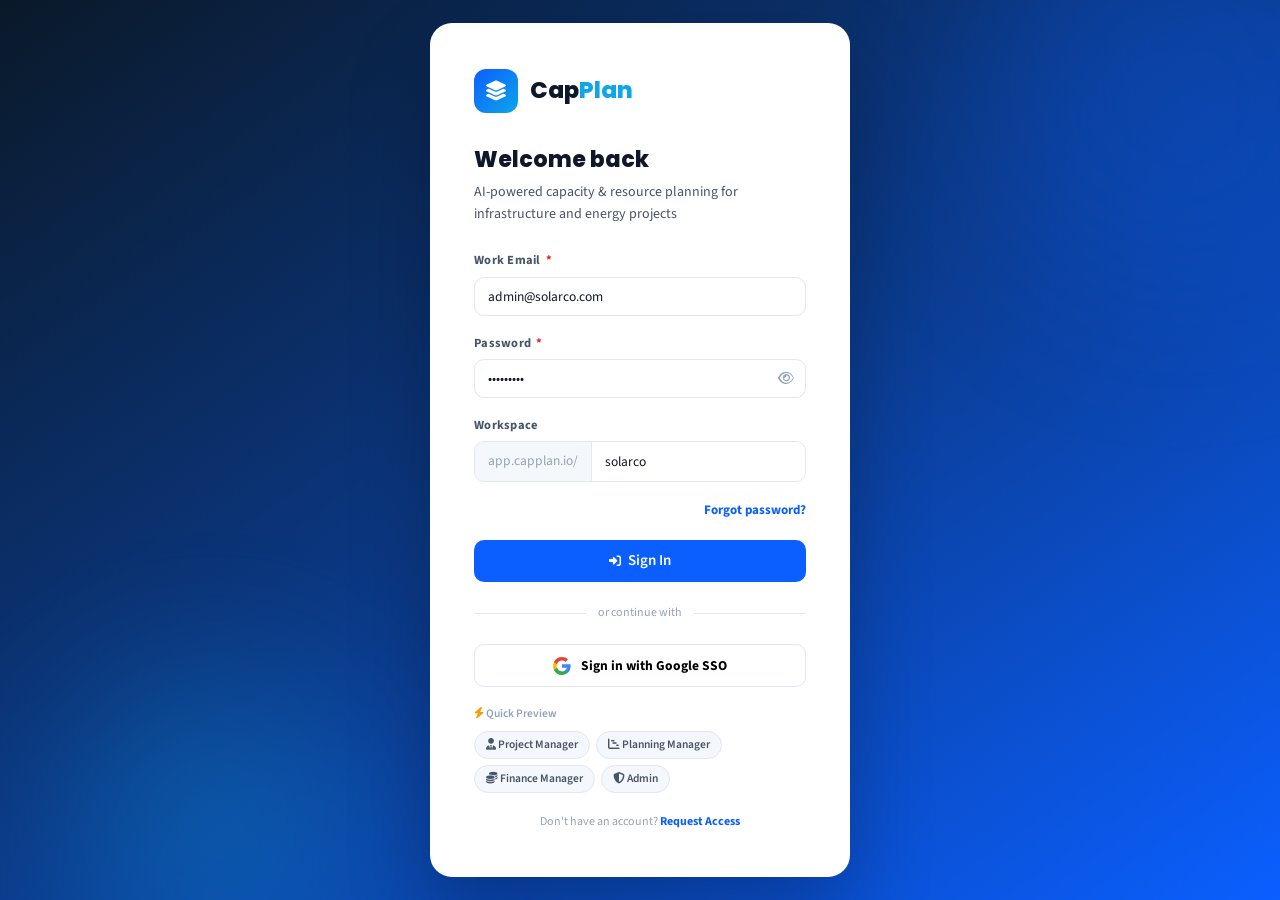
==== index.html @ 841868d7 "Initial commit" ====
<!doctype html>
<html lang="en">
  <head>
    <meta charset="UTF-8" />
    <meta name="viewport" content="width=device-width, initial-scale=1.0" />
    <title>CapPlan – AI Capacity & Resource Planning</title>
    <link rel="stylesheet" href="css/styles.css" />
    <link
      rel="stylesheet"
      href="https://cdnjs.cloudflare.com/ajax/libs/font-awesome/6.5.0/css/all.min.css"
    />
  </head>
  <body>
    <div class="login-page">
      <!-- Background orbs -->
      <div class="login-bg-orb orb1"></div>
      <div class="login-bg-orb orb2"></div>

      <div class="login-card">
        <!-- Logo -->
        <div class="login-logo">
          <div class="icon"><i class="fa-solid fa-layer-group"></i></div>
          <div class="brand">Cap<span>Plan</span></div>
        </div>

        <h2 class="login-title">Welcome back</h2>
        <p class="login-sub">
          AI-powered capacity &amp; resource planning for infrastructure and
          energy projects
        </p>

        <!-- Form -->
        <div class="form-group">
          <label class="form-label"
            >Work Email <span class="req">*</span></label
          >
          <input
            type="email"
            class="form-control"
            placeholder="pm@yourcompany.com"
            value="admin@solarco.com"
          />
        </div>

        <div class="form-group">
          <label class="form-label">Password <span class="req">*</span></label>
          <div style="position: relative">
            <input
              type="password"
              class="form-control"
              id="pwd-input"
              placeholder="••••••••"
              value="Admin@123"
              style="padding-right: 42px"
            />
            <button
              onclick="togglePwd()"
              style="
                position: absolute;
                right: 12px;
                top: 50%;
                transform: translateY(-50%);
                color: var(--text-muted);
                font-size: 14px;
              "
            >
              <i class="fa-regular fa-eye" id="pwd-eye"></i>
            </button>
          </div>
        </div>

        <div class="form-group">
          <label class="form-label">Workspace</label>
          <div
            style="
              display: flex;
              align-items: stretch;
              border: 1.5px solid var(--border);
              border-radius: var(--r-md);
              overflow: hidden;
              transition: border-color 0.15s;
            "
            id="ws-wrap"
          >
            <span
              style="
                padding: 9px 13px;
                background: var(--bg);
                color: var(--text-muted);
                font-size: 13.5px;
                border-right: 1px solid var(--border);
                white-space: nowrap;
                display: flex;
                align-items: center;
              "
              >app.capplan.io/</span
            >
            <input
              type="text"
              style="
                border: none;
                outline: none;
                padding: 9px 13px;
                font-size: 13.5px;
                flex: 1;
                color: var(--text-primary);
              "
              placeholder="yourcompany"
              value="solarco"
              onfocus="
                document.getElementById('ws-wrap').style.borderColor =
                  'var(--primary)'
              "
              onblur="
                document.getElementById('ws-wrap').style.borderColor =
                  'var(--border)'
              "
            />
          </div>
        </div>

        <div
          style="display: flex; justify-content: flex-end; margin-bottom: 20px"
        >
          <a
            href="#"
            style="color: var(--primary); font-size: 13px; font-weight: 700"
            >Forgot password?</a
          >
        </div>

        <a href="app.html">
          <button
            class="btn btn-primary"
            style="
              width: 100%;
              justify-content: center;
              padding: 12px;
              font-size: 15px;
            "
          >
            <i class="fa-solid fa-right-to-bracket"></i> Sign In
          </button>
        </a>

        <div class="login-divider"><span>or continue with</span></div>

        <button class="sso-btn">
          <svg width="18" height="18" viewBox="0 0 18 18">
            <path
              d="M17.64 9.2a10.3 10.3 0 0 0-.16-1.84H9v3.48h4.84a4.14 4.14 0 0 1-1.8 2.72v2.26h2.91a8.78 8.78 0 0 0 2.69-6.62z"
              fill="#4285F4"
            />
            <path
              d="M9 18a8.6 8.6 0 0 0 5.96-2.18l-2.91-2.26a5.4 5.4 0 0 1-8.05-2.84H.96v2.33A9 9 0 0 0 9 18z"
              fill="#34A853"
            />
            <path
              d="M3.96 10.72A5.42 5.42 0 0 1 3.68 9a5.42 5.42 0 0 1 .28-1.72V4.95H.96A9 9 0 0 0 0 9a9 9 0 0 0 .96 4.05l3-2.33z"
              fill="#FBBC05"
            />
            <path
              d="M9 3.58a4.86 4.86 0 0 1 3.44 1.35l2.58-2.58A8.64 8.64 0 0 0 9 0 9 9 0 0 0 .96 4.95l3 2.33A5.36 5.36 0 0 1 9 3.58z"
              fill="#EA4335"
            />
          </svg>
          Sign in with Google SSO
        </button>

        <!-- Quick Demo Roles -->
        <div class="demo-roles">
          <p>
            <i class="fa-solid fa-bolt" style="color: var(--warning)"></i> Quick
            Preview
          </p>
          <div class="role-chips">
            <span class="role-chip" onclick="goApp()"
              ><i class="fa-solid fa-user-tie"></i> Project Manager</span
            >
            <span class="role-chip" onclick="goApp()"
              ><i class="fa-solid fa-chart-gantt"></i> Planning Manager</span
            >
            <span class="role-chip" onclick="goApp()"
              ><i class="fa-solid fa-coins"></i> Finance Manager</span
            >
            <span class="role-chip" onclick="goApp()"
              ><i class="fa-solid fa-shield-halved"></i> Admin</span
            >
          </div>
        </div>

        <p
          style="
            text-align: center;
            font-size: 12px;
            color: var(--text-muted);
            margin-top: 20px;
          "
        >
          Don't have an account?
          <a href="#" style="color: var(--primary); font-weight: 700"
            >Request Access</a
          >
        </p>

        <!-- Feature pills removed -->
      </div>
    </div>

    <script>
      function togglePwd() {
        const input = document.getElementById("pwd-input");
        const eye = document.getElementById("pwd-eye");
        if (input.type === "password") {
          input.type = "text";
          eye.className = "fa-regular fa-eye-slash";
        } else {
          input.type = "password";
          eye.className = "fa-regular fa-eye";
        }
      }
      function goApp() {
        window.location.href = "app.html";
      }
    </script>
  </body>
</html>
---- css/styles.css ----
/* ============================================
   CapPlan – AI Capacity Planning SaaS
   Design System & Global Styles
   ============================================ */

@import url("https://fonts.googleapis.com/css2?family=Poppins:wght@400;500;600;700;800&family=Source+Sans+3:wght@300;400;500;600&family=IBM+Plex+Sans:wght@400;500;600&display=swap");

/* ---- Design Tokens ---- */
:root {
  --primary: #0b5fff;
  --primary-light: #eef2ff;
  --primary-dark: #0043cc;
  --success: #16a34a;
  --success-light: #dcfce7;
  --warning: #f59e0b;
  --warning-light: #fef9c3;
  --danger: #dc2626;
  --danger-light: #fee2e2;
  --info: #0ea5e9;
  --info-light: #e0f2fe;
  --purple: #7c3aed;
  --purple-light: #ede9fe;

  --bg: #f4f7fb;
  --card-bg: #ffffff;
  --sidebar-bg: #0d1b2e;
  --sidebar-hover: #162135;
  --sidebar-text: #8ca0bc;
  --border: #e2e8f0;
  --border-light: #f1f5f9;

  --text-primary: #0f172a;
  --text-secondary: #475569;
  --text-muted: #94a3b8;

  --font-heading: "Poppins", sans-serif;
  --font-body: "Source Sans 3", sans-serif;
  --font-mono: "IBM Plex Sans", sans-serif;

  --r-sm: 6px;
  --r-md: 10px;
  --r-lg: 14px;
  --r-xl: 20px;

  --shadow-sm: 0 1px 2px rgba(0, 0, 0, 0.05);
  --shadow-md:
    0 4px 6px -1px rgba(0, 0, 0, 0.07), 0 2px 4px rgba(0, 0, 0, 0.04);
  --shadow-lg:
    0 10px 20px -3px rgba(0, 0, 0, 0.1), 0 4px 6px rgba(0, 0, 0, 0.04);
  --shadow-card: 0 1px 3px rgba(0, 0, 0, 0.07), 0 1px 2px rgba(0, 0, 0, 0.04);

  --sidebar-w: 248px;
  --topbar-h: 64px;
  --gap: 24px;
}

/* ---- Reset ---- */
*,
*::before,
*::after {
  box-sizing: border-box;
  margin: 0;
  padding: 0;
}
html {
  font-size: 14px;
  scroll-behavior: smooth;
}
body {
  font-family: var(--font-body);
  background: var(--bg);
  color: var(--text-primary);
  line-height: 1.55;
  -webkit-font-smoothing: antialiased;
}
a {
  text-decoration: none;
  color: inherit;
}
button {
  cursor: pointer;
  border: none;
  background: none;
  font-family: inherit;
}
input,
select,
textarea {
  font-family: inherit;
}
img {
  max-width: 100%;
}
ul {
  list-style: none;
}

/* ============================================
   LAYOUT
   ============================================ */
.app-layout {
  display: flex;
  min-height: 100vh;
}

/* ---- Sidebar ---- */
.sidebar {
  width: var(--sidebar-w);
  background: var(--sidebar-bg);
  display: flex;
  flex-direction: column;
  position: fixed;
  top: 0;
  left: 0;
  height: 100vh;
  z-index: 100;
  overflow-y: auto;
  transition: width 0.25s ease;
}
.sidebar::-webkit-scrollbar {
  width: 4px;
}
.sidebar::-webkit-scrollbar-thumb {
  background: rgba(255, 255, 255, 0.08);
}

.sidebar-logo {
  padding: 22px 20px 18px;
  border-bottom: 1px solid rgba(255, 255, 255, 0.06);
  display: flex;
  align-items: center;
  gap: 11px;
  flex-shrink: 0;
}
.sidebar-logo .logo-icon {
  width: 38px;
  height: 38px;
  background: linear-gradient(135deg, var(--primary), #38bdf8);
  border-radius: 10px;
  display: flex;
  align-items: center;
  justify-content: center;
  font-size: 17px;
  color: white;
  flex-shrink: 0;
}
.sidebar-logo .logo-text {
  font-family: var(--font-heading);
  font-size: 19px;
  font-weight: 700;
  color: #fff;
}
.sidebar-logo .logo-text span {
  color: #38bdf8;
}
.sidebar-logo .version {
  font-size: 10px;
  background: rgba(56, 189, 248, 0.15);
  color: #38bdf8;
  border-radius: 4px;
  padding: 2px 6px;
  margin-left: 6px;
  font-weight: 600;
}

.sidebar-nav {
  padding: 12px 0;
  flex: 1;
}
.nav-section-label {
  padding: 14px 20px 5px;
  font-size: 10px;
  font-weight: 700;
  text-transform: uppercase;
  letter-spacing: 0.1em;
  color: rgba(140, 160, 188, 0.6);
}
.nav-item {
  display: flex;
  align-items: center;
  padding: 9px 12px;
  gap: 11px;
  margin: 2px 10px;
  border-radius: var(--r-md);
  color: var(--sidebar-text);
  font-size: 13.5px;
  font-weight: 500;
  cursor: pointer;
  transition: all 0.15s ease;
}
.nav-item:hover {
  background: var(--sidebar-hover);
  color: #cbd5e1;
}
.nav-item.active {
  background: rgba(11, 95, 255, 0.18);
  color: #60a5fa;
}
.nav-item .nav-icon {
  width: 18px;
  text-align: center;
  font-size: 13.5px;
  flex-shrink: 0;
}
.nav-item .nav-label {
  flex: 1;
}
.nav-item .nav-badge {
  background: var(--danger);
  color: #fff;
  border-radius: 20px;
  padding: 1px 7px;
  font-size: 10px;
  font-weight: 700;
}
.sidebar-user {
  padding: 14px 16px;
  border-top: 1px solid rgba(255, 255, 255, 0.06);
  display: flex;
  align-items: center;
  gap: 10px;
}
.sidebar-user .su-avatar {
  width: 34px;
  height: 34px;
  border-radius: 50%;
  background: linear-gradient(135deg, #0b5fff, #0ea5e9);
  display: flex;
  align-items: center;
  justify-content: center;
  color: #fff;
  font-size: 12px;
  font-weight: 700;
  flex-shrink: 0;
}
.sidebar-user .su-name {
  font-size: 13px;
  font-weight: 600;
  color: #cbd5e1;
}
.sidebar-user .su-role {
  font-size: 11px;
  color: var(--sidebar-text);
}
.sidebar-user .su-logout {
  margin-left: auto;
  color: var(--sidebar-text);
  font-size: 14px;
  cursor: pointer;
}
.sidebar-user .su-logout:hover {
  color: var(--danger-light);
}

/* ---- Main Content ---- */
.main-content {
  margin-left: var(--sidebar-w);
  flex: 1;
  display: flex;
  flex-direction: column;
  min-height: 100vh;
}

/* ---- Top Bar ---- */
.topbar {
  height: var(--topbar-h);
  background: var(--card-bg);
  border-bottom: 1px solid var(--border);
  display: flex;
  align-items: center;
  padding: 0 28px;
  gap: 14px;
  position: sticky;
  top: 0;
  z-index: 50;
  box-shadow: var(--shadow-sm);
}
.topbar-breadcrumb {
  display: flex;
  align-items: center;
  gap: 6px;
  flex: 1;
}
.topbar-breadcrumb .page-title {
  font-family: var(--font-heading);
  font-size: 16.5px;
  font-weight: 700;
  color: var(--text-primary);
}
.topbar-breadcrumb .breadcrumb-sep {
  color: var(--text-muted);
  font-size: 13px;
}
.topbar-breadcrumb .breadcrumb-sub {
  font-size: 13px;
  color: var(--text-muted);
}

.topbar-search {
  display: flex;
  align-items: center;
  background: var(--bg);
  border: 1.5px solid var(--border);
  border-radius: var(--r-lg);
  padding: 7px 13px;
  gap: 8px;
  width: 230px;
}
.topbar-search input {
  background: none;
  border: none;
  outline: none;
  font-size: 13px;
  color: var(--text-primary);
  width: 100%;
}
.topbar-search i {
  color: var(--text-muted);
  font-size: 12.5px;
}

.topbar-actions {
  display: flex;
  align-items: center;
  gap: 10px;
}
.topbar-icon-btn {
  width: 36px;
  height: 36px;
  border-radius: var(--r-md);
  background: var(--bg);
  border: 1.5px solid var(--border);
  display: flex;
  align-items: center;
  justify-content: center;
  color: var(--text-secondary);
  font-size: 14px;
  cursor: pointer;
  position: relative;
  transition: all 0.15s;
}
.topbar-icon-btn:hover {
  background: var(--border);
}
.notif-dot {
  width: 8px;
  height: 8px;
  background: var(--danger);
  border-radius: 50%;
  position: absolute;
  top: 5px;
  right: 5px;
  border: 2px solid #fff;
}

.region-pill {
  display: flex;
  align-items: center;
  gap: 6px;
  background: var(--primary-light);
  color: var(--primary);
  border-radius: 20px;
  padding: 5px 13px;
  font-size: 12px;
  font-weight: 700;
  cursor: pointer;
  border: 1px solid #c7d7ff;
}
.topbar-avatar {
  width: 36px;
  height: 36px;
  border-radius: 50%;
  background: linear-gradient(135deg, #0b5fff, #0ea5e9);
  display: flex;
  align-items: center;
  justify-content: center;
  color: #fff;
  font-size: 13px;
  font-weight: 700;
  cursor: pointer;
}

/* ---- Page Content ---- */
.page-content {
  padding: 28px;
  flex: 1;
}
.screen {
  display: none;
}
.screen.active {
  display: block;
  animation: fadein 0.2s ease;
}
@keyframes fadein {
  from {
    opacity: 0;
    transform: translateY(6px);
  }
  to {
    opacity: 1;
    transform: translateY(0);
  }
}

/* ============================================
   PAGE HEADER
   ============================================ */
.page-header {
  display: flex;
  align-items: flex-start;
  justify-content: space-between;
  margin-bottom: 24px;
  gap: 16px;
}
.page-header-left h1 {
  font-family: var(--font-heading);
  font-size: 21px;
  font-weight: 700;
}
.page-header-left p {
  font-size: 13.5px;
  color: var(--text-secondary);
  margin-top: 3px;
}
.page-header-actions {
  display: flex;
  gap: 10px;
  align-items: center;
  flex-shrink: 0;
}

/* ============================================
   BUTTONS
   ============================================ */
.btn {
  display: inline-flex;
  align-items: center;
  gap: 7px;
  padding: 9px 18px;
  border-radius: var(--r-md);
  font-size: 13.5px;
  font-weight: 600;
  font-family: var(--font-body);
  transition: all 0.15s ease;
  white-space: nowrap;
  line-height: 1.2;
}
.btn i {
  font-size: 12px;
}
.btn-primary {
  background: var(--primary);
  color: #fff;
}
.btn-primary:hover {
  background: var(--primary-dark);
  box-shadow: 0 4px 14px rgba(11, 95, 255, 0.35);
  transform: translateY(-1px);
}
.btn-outline {
  background: #fff;
  color: var(--text-primary);
  border: 1.5px solid var(--border);
}
.btn-outline:hover {
  border-color: var(--primary);
  color: var(--primary);
  background: var(--primary-light);
}
.btn-success {
  background: var(--success);
  color: #fff;
}
.btn-success:hover {
  background: #15803d;
}
.btn-warning {
  background: var(--warning);
  color: #fff;
}
.btn-danger {
  background: var(--danger);
  color: #fff;
}
.btn-danger:hover {
  background: #b91c1c;
}
.btn-ghost {
  color: var(--text-secondary);
}
.btn-ghost:hover {
  background: var(--bg);
  color: var(--text-primary);
}
.btn-sm {
  padding: 6px 13px;
  font-size: 12px;
  border-radius: var(--r-sm);
}
.btn-xs {
  padding: 4px 9px;
  font-size: 11.5px;
  border-radius: var(--r-sm);
}
.btn-icon-only {
  padding: 9px;
}
.w-full {
  width: 100%;
  justify-content: center;
}

/* ============================================
   CARDS
   ============================================ */
.card {
  background: var(--card-bg);
  border-radius: var(--r-lg);
  border: 1px solid var(--border);
  box-shadow: var(--shadow-card);
}
.card-header {
  padding: 18px 20px 14px;
  border-bottom: 1px solid var(--border-light);
  display: flex;
  align-items: center;
  justify-content: space-between;
  gap: 12px;
}
.card-title {
  font-family: var(--font-heading);
  font-size: 14.5px;
  font-weight: 700;
  color: var(--text-primary);
}
.card-subtitle {
  font-size: 12px;
  color: var(--text-muted);
  margin-top: 2px;
}
.card-body {
  padding: 20px;
}
.card-footer {
  padding: 14px 20px;
  border-top: 1px solid var(--border-light);
  display: flex;
  align-items: center;
  justify-content: space-between;
}

/* ============================================
   KPI CARDS
   ============================================ */
.kpi-grid {
  display: grid;
  grid-template-columns: repeat(4, 1fr);
  gap: 16px;
  margin-bottom: 24px;
}
.kpi-card {
  background: var(--card-bg);
  border-radius: var(--r-lg);
  border: 1px solid var(--border);
  padding: 20px 20px 18px;
  box-shadow: var(--shadow-card);
  position: relative;
  overflow: hidden;
  transition: box-shadow 0.2s;
}
.kpi-card:hover {
  box-shadow: var(--shadow-md);
}
.kpi-accent {
  position: absolute;
  top: 0;
  left: 0;
  width: 4px;
  height: 100%;
  border-radius: 4px 0 0 4px;
}
.kpi-label {
  font-size: 11.5px;
  font-weight: 700;
  text-transform: uppercase;
  letter-spacing: 0.07em;
  color: var(--text-muted);
  margin-bottom: 10px;
}
.kpi-value {
  font-family: var(--font-heading);
  font-size: 30px;
  font-weight: 800;
  color: var(--text-primary);
  line-height: 1;
}
.kpi-sub {
  font-size: 12px;
  color: var(--text-muted);
  margin-top: 8px;
  display: flex;
  align-items: center;
  gap: 5px;
}
.kpi-sub .trend-up {
  color: var(--success);
  font-weight: 600;
}
.kpi-sub .trend-down {
  color: var(--danger);
  font-weight: 600;
}
.kpi-icon {
  position: absolute;
  right: 18px;
  top: 18px;
  width: 42px;
  height: 42px;
  border-radius: var(--r-md);
  display: flex;
  align-items: center;
  justify-content: center;
  font-size: 18px;
}
.kpi-icon.blue {
  background: var(--primary-light);
  color: var(--primary);
}
.kpi-icon.green {
  background: var(--success-light);
  color: var(--success);
}
.kpi-icon.orange {
  background: var(--warning-light);
  color: var(--warning);
}
.kpi-icon.red {
  background: var(--danger-light);
  color: var(--danger);
}
.kpi-icon.purple {
  background: var(--purple-light);
  color: var(--purple);
}

/* ============================================
   GRID LAYOUTS
   ============================================ */
.grid-2 {
  display: grid;
  grid-template-columns: 1fr 1fr;
  gap: 20px;
}
.grid-3 {
  display: grid;
  grid-template-columns: 1fr 1fr 1fr;
  gap: 20px;
}
.grid-4 {
  display: grid;
  grid-template-columns: repeat(4, 1fr);
  gap: 16px;
}
.grid-3-1 {
  display: grid;
  grid-template-columns: 3fr 1fr;
  gap: 20px;
}
.grid-2-1 {
  display: grid;
  grid-template-columns: 2fr 1fr;
  gap: 20px;
}
.grid-1-2 {
  display: grid;
  grid-template-columns: 1fr 2fr;
  gap: 20px;
}

/* ============================================
   TABLES
   ============================================ */
.table-wrapper {
  overflow-x: auto;
  border-radius: var(--r-lg);
  border: 1px solid var(--border);
  background: var(--card-bg);
  box-shadow: var(--shadow-card);
}
.table-toolbar {
  padding: 14px 18px;
  border-bottom: 1px solid var(--border-light);
  display: flex;
  align-items: center;
  gap: 10px;
  flex-wrap: wrap;
}
table {
  width: 100%;
  border-collapse: collapse;
}
th {
  padding: 11px 16px;
  text-align: left;
  font-size: 11px;
  font-weight: 700;
  text-transform: uppercase;
  letter-spacing: 0.07em;
  color: var(--text-muted);
  background: #fafbfc;
  border-bottom: 1px solid var(--border);
  white-space: nowrap;
}
td {
  padding: 13px 16px;
  font-size: 13.5px;
  color: var(--text-primary);
  border-bottom: 1px solid var(--border-light);
  vertical-align: middle;
}
tr:last-child td {
  border-bottom: none;
}
tr:hover td {
  background: #fafbff;
}

/* ============================================
   BADGES
   ============================================ */
.badge {
  display: inline-flex;
  align-items: center;
  gap: 4px;
  padding: 3px 10px;
  border-radius: 20px;
  font-size: 11.5px;
  font-weight: 700;
  white-space: nowrap;
}
.badge-success {
  background: var(--success-light);
  color: #15803d;
}
.badge-warning {
  background: var(--warning-light);
  color: #92400e;
}
.badge-danger {
  background: var(--danger-light);
  color: #b91c1c;
}
.badge-info {
  background: var(--info-light);
  color: #0369a1;
}
.badge-primary {
  background: var(--primary-light);
  color: var(--primary);
}
.badge-neutral {
  background: #f1f5f9;
  color: var(--text-secondary);
}
.badge-purple {
  background: var(--purple-light);
  color: var(--purple);
}
.badge-dot::before {
  content: "";
  width: 6px;
  height: 6px;
  border-radius: 50%;
  background: currentColor;
}

/* ============================================
   FORMS
   ============================================ */
.form-group {
  margin-bottom: 18px;
}
.form-label {
  display: block;
  font-size: 12.5px;
  font-weight: 700;
  color: var(--text-secondary);
  margin-bottom: 6px;
  letter-spacing: 0.02em;
}
.form-label .req {
  color: var(--danger);
  margin-left: 2px;
}
.form-control {
  width: 100%;
  padding: 9px 13px;
  border: 1.5px solid var(--border);
  border-radius: var(--r-md);
  font-size: 13.5px;
  color: var(--text-primary);
  background: var(--card-bg);
  outline: none;
  transition:
    border-color 0.15s,
    box-shadow 0.15s;
}
.form-control:focus {
  border-color: var(--primary);
  box-shadow: 0 0 0 3px rgba(11, 95, 255, 0.1);
}
.form-control::placeholder {
  color: var(--text-muted);
}
select.form-control {
  cursor: pointer;
}
textarea.form-control {
  resize: vertical;
  min-height: 88px;
}
.form-hint {
  font-size: 11.5px;
  color: var(--text-muted);
  margin-top: 4px;
}
.form-row {
  display: grid;
  grid-template-columns: 1fr 1fr;
  gap: 16px;
}
.form-row-3 {
  display: grid;
  grid-template-columns: 1fr 1fr 1fr;
  gap: 16px;
}

/* ============================================
   STEPPER
   ============================================ */
.stepper {
  display: flex;
  align-items: center;
  background: var(--card-bg);
  border: 1px solid var(--border);
  border-radius: var(--r-lg);
  padding: 20px 28px;
  margin-bottom: 28px;
  box-shadow: var(--shadow-card);
}
.step {
  display: flex;
  align-items: center;
  flex: 1;
}
.step-connector {
  flex: 1;
  height: 2px;
  background: var(--border);
  margin: 0 8px;
}
.step-connector.done {
  background: var(--primary);
}
.step-dot {
  width: 34px;
  height: 34px;
  border-radius: 50%;
  border: 2px solid var(--border);
  display: flex;
  align-items: center;
  justify-content: center;
  font-size: 12px;
  font-weight: 700;
  color: var(--text-muted);
  background: #fff;
  flex-shrink: 0;
  transition: all 0.2s;
}
.step-dot.active {
  border-color: var(--primary);
  color: var(--primary);
  background: var(--primary-light);
}
.step-dot.done {
  border-color: var(--primary);
  background: var(--primary);
  color: #fff;
}
.step-info {
  margin-left: 10px;
}
.step-name {
  font-size: 12.5px;
  font-weight: 700;
  color: var(--text-muted);
  white-space: nowrap;
}
.step-name.active {
  color: var(--primary);
}
.step-name.done {
  color: var(--text-primary);
}
.step-sub {
  font-size: 11px;
  color: var(--text-muted);
}

.step-panel {
  display: none;
}
.step-panel.active {
  display: block;
}

/* ============================================
   TABS
   ============================================ */
.tabs {
  display: flex;
  border-bottom: 2px solid var(--border);
  margin-bottom: 22px;
  gap: 2px;
}
.tab {
  padding: 10px 18px;
  font-size: 13.5px;
  font-weight: 600;
  color: var(--text-muted);
  cursor: pointer;
  border-bottom: 2px solid transparent;
  margin-bottom: -2px;
  transition: all 0.15s;
}
.tab:hover {
  color: var(--text-primary);
}
.tab.active {
  color: var(--primary);
  border-bottom-color: var(--primary);
  background: var(--primary-light);
  border-radius: var(--r-sm) var(--r-sm) 0 0;
}
.tab-panel {
  display: none;
}
.tab-panel.active {
  display: block;
}

/* ============================================
   BADGES & CHIPS
   ============================================ */
.chip {
  display: inline-flex;
  align-items: center;
  gap: 5px;
  padding: 4px 10px;
  border-radius: 20px;
  font-size: 12px;
  font-weight: 500;
  background: var(--bg);
  color: var(--text-secondary);
  border: 1px solid var(--border);
}
.chip.removable {
  cursor: pointer;
}
.chip.removable:hover {
  background: var(--danger-light);
  color: var(--danger);
  border-color: var(--danger-light);
}

/* ============================================
   PROGRESS BARS
   ============================================ */
.progress-bar {
  height: 6px;
  border-radius: 3px;
  background: var(--border);
  overflow: hidden;
}
.progress-fill {
  height: 100%;
  border-radius: 3px;
  background: var(--primary);
  transition: width 0.4s ease;
}
.progress-fill.green {
  background: var(--success);
}
.progress-fill.orange {
  background: var(--warning);
}
.progress-fill.red {
  background: var(--danger);
}

/* ============================================
   ALERTS
   ============================================ */
.alert-list {
  display: flex;
  flex-direction: column;
  gap: 8px;
}
.alert {
  display: flex;
  align-items: flex-start;
  gap: 12px;
  padding: 13px 16px;
  border-radius: var(--r-md);
  font-size: 13px;
}
.alert-warning {
  background: #fffbeb;
  border-left: 3px solid var(--warning);
}
.alert-danger {
  background: #fef2f2;
  border-left: 3px solid var(--danger);
}
.alert-info {
  background: #f0f9ff;
  border-left: 3px solid var(--info);
}
.alert-success {
  background: #f0fdf4;
  border-left: 3px solid var(--success);
}
.alert-icon {
  font-size: 15px;
  flex-shrink: 0;
  margin-top: 1px;
}
.alert-warning .alert-icon {
  color: var(--warning);
}
.alert-danger .alert-icon {
  color: var(--danger);
}
.alert-info .alert-icon {
  color: var(--info);
}
.alert-success .alert-icon {
  color: var(--success);
}
.alert-content strong {
  display: block;
  font-weight: 700;
  margin-bottom: 2px;
  font-size: 13.5px;
}
.alert-content p {
  font-size: 12.5px;
  color: var(--text-secondary);
}

/* ============================================
   AI RECOMMENDATION PANEL
   ============================================ */
.ai-layout {
  display: grid;
  grid-template-columns: 1fr 300px;
  gap: 20px;
  align-items: start;
}
.ai-explain-card {
  background: linear-gradient(160deg, #0a1929 0%, #0b3a8a 60%, #0b5fff 130%);
  border-radius: var(--r-lg);
  padding: 24px;
  color: #fff;
  position: sticky;
  top: calc(var(--topbar-h) + 28px);
}
.ai-explain-card h3 {
  font-family: var(--font-heading);
  font-size: 15px;
  font-weight: 700;
  margin-bottom: 18px;
}
.ai-explain-card h4 {
  font-size: 12px;
  font-weight: 700;
  text-transform: uppercase;
  letter-spacing: 0.07em;
  color: rgba(255, 255, 255, 0.55);
  margin: 16px 0 8px;
}
.confidence-bar {
  background: rgba(255, 255, 255, 0.12);
  border-radius: 10px;
  height: 8px;
  overflow: hidden;
  margin: 6px 0 4px;
}
.confidence-fill {
  height: 100%;
  border-radius: 10px;
  background: linear-gradient(90deg, #22c55e, #4ade80);
}
.confidence-label {
  font-family: var(--font-heading);
  font-size: 26px;
  font-weight: 800;
  color: #4ade80;
}
.factor-chip {
  display: inline-block;
  margin: 3px;
  padding: 4px 10px;
  border-radius: 20px;
  font-size: 11.5px;
  font-weight: 600;
  background: rgba(255, 255, 255, 0.1);
  color: rgba(255, 255, 255, 0.85);
}
.analog-item {
  background: rgba(255, 255, 255, 0.07);
  border-radius: var(--r-md);
  padding: 11px;
  margin-top: 8px;
  font-size: 12px;
}
.analog-item .a-name {
  font-weight: 700;
  color: #fff;
}
.analog-item .a-meta {
  color: rgba(255, 255, 255, 0.6);
  margin-top: 3px;
}
.risk-item {
  display: flex;
  align-items: flex-start;
  gap: 8px;
  font-size: 12px;
  margin-top: 10px;
  color: rgba(255, 255, 255, 0.85);
}
.risk-item .r-icon {
  font-size: 13px;
  flex-shrink: 0;
  margin-top: 1px;
}
.risk-item.high .r-icon {
  color: #f87171;
}
.risk-item.medium .r-icon {
  color: #fcd34d;
}

.scenario-bar {
  display: flex;
  gap: 8px;
  margin-bottom: 20px;
  flex-wrap: wrap;
}
.scenario-btn {
  padding: 7px 16px;
  border-radius: 20px;
  font-size: 12.5px;
  font-weight: 700;
  border: 1.5px solid var(--border);
  background: #fff;
  color: var(--text-muted);
  cursor: pointer;
  transition: all 0.15s;
}
.scenario-btn.active {
  background: var(--primary);
  color: #fff;
  border-color: var(--primary);
}
.scenario-btn:hover:not(.active) {
  border-color: var(--primary);
  color: var(--primary);
}

/* ============================================
   CAPACITY CALENDAR
   ============================================ */
.cal-wrapper {
  background: var(--card-bg);
  border-radius: var(--r-lg);
  border: 1px solid var(--border);
  overflow: hidden;
  box-shadow: var(--shadow-card);
}
.cal-controls {
  padding: 16px 20px;
  border-bottom: 1px solid var(--border);
  display: flex;
  align-items: center;
  gap: 12px;
}
.cal-grid-header {
  display: grid;
  grid-template-columns: 200px repeat(12, 1fr);
  background: #fafbfc;
  border-bottom: 1px solid var(--border);
}
.cal-grid-header .ch-label {
  padding: 10px 6px;
  text-align: center;
  font-size: 11px;
  font-weight: 700;
  text-transform: uppercase;
  letter-spacing: 0.06em;
  color: var(--text-muted);
  border-right: 1px solid var(--border-light);
}
.cal-grid-header .ch-label:first-child {
  padding: 10px 16px;
  text-align: left;
}
.cal-row {
  display: grid;
  grid-template-columns: 200px repeat(12, 1fr);
  border-bottom: 1px solid var(--border-light);
  min-height: 50px;
}
.cal-row:last-child {
  border-bottom: none;
}
.cal-row:hover {
  background: #fafbff;
}
.cal-resource-cell {
  padding: 10px 14px;
  display: flex;
  align-items: center;
  gap: 10px;
  border-right: 1px solid var(--border);
}
.cal-cell {
  padding: 5px 4px;
  display: flex;
  align-items: center;
  justify-content: center;
  border-right: 1px solid var(--border-light);
}
.cal-cell:last-child {
  border-right: none;
}
.cal-block {
  border-radius: 5px;
  padding: 4px 6px;
  font-size: 11px;
  font-weight: 700;
  text-align: center;
  width: 100%;
}
.cal-block.allocated {
  background: #dbeafe;
  color: #1d4ed8;
}
.cal-block.overloaded {
  background: #fee2e2;
  color: #b91c1c;
}
.cal-block.free {
  background: #dcfce7;
  color: #15803d;
}
.cal-block.partial {
  background: #fef9c3;
  color: #92400e;
}
.cal-block.unavail {
  background: #f1f5f9;
  color: #94a3b8;
}

/* ============================================
   RESOURCE ALLOCATION BOARD
   ============================================ */
.alloc-layout {
  display: grid;
  grid-template-columns: 280px 1fr 260px;
  gap: 16px;
  align-items: start;
}
.alloc-panel-title {
  font-family: var(--font-heading);
  font-size: 13px;
  font-weight: 700;
  padding: 14px 16px;
  border-bottom: 1px solid var(--border);
  background: #fafbfc;
  border-radius: var(--r-lg) var(--r-lg) 0 0;
}
.demand-card {
  background: #fff;
  border: 1.5px solid var(--border);
  border-radius: var(--r-md);
  padding: 14px;
  margin: 8px;
  cursor: pointer;
  transition: all 0.15s;
}
.demand-card:hover {
  border-color: var(--primary);
  box-shadow: 0 0 0 3px rgba(11, 95, 255, 0.08);
}
.demand-card.assigned {
  border-color: var(--success);
  background: #f0fdf4;
}
.demand-card .dc-role {
  font-size: 13.5px;
  font-weight: 700;
  margin-bottom: 5px;
}
.demand-card .dc-meta {
  font-size: 12px;
  color: var(--text-muted);
}
.demand-card .dc-count {
  font-family: var(--font-heading);
  font-size: 20px;
  font-weight: 800;
  color: var(--primary);
}

.assign-row {
  display: flex;
  align-items: center;
  gap: 12px;
  padding: 12px 16px;
  border-bottom: 1px solid var(--border-light);
}
.assign-row:last-child {
  border-bottom: none;
}
.assign-row:hover {
  background: var(--bg);
}

.conflict-item {
  background: #fef2f2;
  border: 1px solid #fecaca;
  border-radius: var(--r-md);
  padding: 13px;
  margin: 8px;
}
.conflict-item .ci-title {
  font-size: 13px;
  font-weight: 700;
  color: var(--danger);
  margin-bottom: 5px;
}
.conflict-item .ci-desc {
  font-size: 12px;
  color: var(--text-secondary);
}

/* ============================================
   BUDGET PLANNING
   ============================================ */
.budget-summary-cards {
  display: grid;
  grid-template-columns: repeat(3, 1fr);
  gap: 12px;
  margin-bottom: 22px;
}
.budget-item {
  background: var(--card-bg);
  border: 1px solid var(--border);
  border-radius: var(--r-lg);
  padding: 18px 14px;
  text-align: center;
  box-shadow: var(--shadow-card);
}
.budget-item .bi-label {
  font-size: 11px;
  font-weight: 700;
  text-transform: uppercase;
  letter-spacing: 0.07em;
  color: var(--text-muted);
  margin-bottom: 8px;
}
.budget-item .bi-amount {
  font-family: var(--font-mono);
  font-size: 19px;
  font-weight: 700;
  color: var(--text-primary);
}
.budget-item .bi-pct {
  font-size: 12.5px;
  font-weight: 700;
  margin-top: 5px;
}
.budget-item.cap .bi-amount {
  color: var(--primary);
}
.budget-item.ok .bi-amount {
  color: var(--success);
}
.budget-item.warn .bi-amount {
  color: var(--warning);
}

/* ============================================
   PROJECT CARDS
   ============================================ */
.project-grid {
  display: grid;
  grid-template-columns: repeat(3, 1fr);
  gap: 18px;
}
.project-card {
  background: var(--card-bg);
  border: 1px solid var(--border);
  border-radius: var(--r-lg);
  overflow: hidden;
  cursor: pointer;
  transition: all 0.2s;
  box-shadow: var(--shadow-card);
}
.project-card:hover {
  box-shadow: var(--shadow-lg);
  transform: translateY(-2px);
}
.pc-header {
  padding: 18px;
  position: relative;
  background: linear-gradient(135deg, #0b5fff, #0ea5e9);
  color: #fff;
  min-height: 100px;
}
.pc-header.solar {
  background: linear-gradient(135deg, #f59e0b, #ef4444);
}
.pc-header.civil {
  background: linear-gradient(135deg, #374151, #6b7280);
}
.pc-header.water {
  background: linear-gradient(135deg, #0369a1, #06b6d4);
}
.pc-header.maintenance {
  background: linear-gradient(135deg, #7c3aed, #6d28d9);
}
.pc-header.infra {
  background: linear-gradient(135deg, #16a34a, #0ea5e9);
}
.pc-header .pc-type-badge {
  background: rgba(255, 255, 255, 0.2);
  color: #fff;
  border-radius: 20px;
  padding: 3px 10px;
  font-size: 11px;
  font-weight: 700;
  display: inline-block;
  margin-bottom: 8px;
}
.pc-header h3 {
  font-family: var(--font-heading);
  font-size: 15px;
  font-weight: 700;
}
.pc-header .pc-client {
  font-size: 12px;
  opacity: 0.85;
  margin-top: 3px;
}
.pc-header .pc-status {
  position: absolute;
  top: 14px;
  right: 14px;
}
.pc-body {
  padding: 16px;
}
.pc-meta-row {
  display: flex;
  justify-content: space-between;
  padding: 7px 0;
  border-bottom: 1px solid var(--border-light);
  font-size: 12.5px;
}
.pc-meta-row:last-child {
  border-bottom: none;
}
.pc-meta-row .label {
  color: var(--text-muted);
  font-weight: 600;
}
.pc-meta-row .value {
  color: var(--text-primary);
  font-weight: 700;
}

/* ============================================
   REGION CARDS
   ============================================ */
.region-grid {
  display: grid;
  grid-template-columns: repeat(3, 1fr);
  gap: 18px;
}
.region-card {
  background: var(--card-bg);
  border: 1px solid var(--border);
  border-radius: var(--r-lg);
  overflow: hidden;
  box-shadow: var(--shadow-card);
}
.region-card-header {
  padding: 16px;
  display: flex;
  align-items: center;
  gap: 12px;
}
.region-flag {
  width: 38px;
  height: 38px;
  border-radius: 50%;
  font-size: 22px;
  display: flex;
  align-items: center;
  justify-content: center;
}
.region-card-body {
  padding: 0 16px 16px;
}
.factor-row {
  display: flex;
  justify-content: space-between;
  align-items: center;
  padding: 7px 0;
  border-bottom: 1px solid var(--border-light);
  font-size: 12.5px;
}
.factor-row:last-child {
  border-bottom: none;
}
.factor-label {
  color: var(--text-muted);
}
.factor-value {
  font-weight: 700;
  color: var(--text-primary);
}
.factor-value.red {
  color: var(--danger);
}
.factor-value.orange {
  color: var(--warning);
}
.factor-value.green {
  color: var(--success);
}

/* ============================================
   REPORTS GRID
   ============================================ */
.report-grid {
  display: grid;
  grid-template-columns: repeat(3, 1fr);
  gap: 16px;
}
.report-card {
  background: var(--card-bg);
  border: 1px solid var(--border);
  border-radius: var(--r-lg);
  padding: 20px;
  cursor: pointer;
  transition: all 0.2s;
  box-shadow: var(--shadow-card);
}
.report-card:hover {
  box-shadow: var(--shadow-lg);
  transform: translateY(-2px);
  border-color: var(--primary);
}
.report-icon {
  width: 46px;
  height: 46px;
  border-radius: var(--r-md);
  display: flex;
  align-items: center;
  justify-content: center;
  font-size: 20px;
  margin-bottom: 14px;
}
.report-card h4 {
  font-family: var(--font-heading);
  font-size: 14px;
  font-weight: 700;
  margin-bottom: 5px;
}
.report-card p {
  font-size: 12.5px;
  color: var(--text-secondary);
}
.report-meta {
  display: flex;
  align-items: center;
  gap: 8px;
  margin-top: 14px;
  font-size: 12px;
  color: var(--text-muted);
}

/* ============================================
   PHASE TIMELINE (Project Detail)
   ============================================ */
.phase-timeline {
  padding: 4px 0;
}
.phase-row-item {
  display: flex;
  align-items: center;
  gap: 14px;
  padding: 11px 0;
  border-bottom: 1px solid var(--border-light);
}
.phase-row-item:last-child {
  border-bottom: none;
}
.ph-name {
  width: 170px;
  font-size: 13px;
  font-weight: 700;
  flex-shrink: 0;
}
.ph-track {
  flex: 1;
  height: 26px;
  background: var(--bg);
  border-radius: 6px;
  overflow: hidden;
  position: relative;
}
.ph-fill {
  position: absolute;
  top: 0;
  height: 100%;
  border-radius: 6px;
  display: flex;
  align-items: center;
  padding-left: 10px;
  font-size: 11.5px;
  font-weight: 700;
  color: #fff;
}
.ph-meta {
  width: 100px;
  text-align: right;
  font-size: 12px;
  color: var(--text-muted);
}

/* ============================================
   UPLOAD ZONE
   ============================================ */
.upload-zone {
  border: 2px dashed #a5b4fc;
  border-radius: var(--r-lg);
  padding: 44px;
  text-align: center;
  background: var(--primary-light);
  cursor: pointer;
  transition: all 0.2s;
}
.upload-zone:hover {
  background: #e0eaff;
  border-color: var(--primary);
}
.upload-zone i {
  font-size: 38px;
  color: var(--primary);
  opacity: 0.7;
  margin-bottom: 14px;
  display: block;
}
.upload-zone h3 {
  font-family: var(--font-heading);
  font-size: 16px;
  font-weight: 700;
  color: var(--text-primary);
  margin-bottom: 6px;
}
.upload-zone p {
  font-size: 13px;
  color: var(--text-secondary);
}

/* ============================================
   ADMIN / PERMISSION MATRIX
   ============================================ */
.perm-check {
  color: var(--success);
  font-size: 15px;
}
.perm-partial {
  color: var(--warning);
  font-size: 15px;
}
.perm-dash {
  color: var(--border);
  font-size: 15px;
}

/* ============================================
   STAT ROWS
   ============================================ */
.stat-row {
  display: flex;
  align-items: center;
  justify-content: space-between;
  padding: 9px 0;
  border-bottom: 1px solid var(--border-light);
  font-size: 13px;
}
.stat-row:last-child {
  border-bottom: none;
}
.stat-row .s-label {
  color: var(--text-muted);
  font-weight: 600;
}
.stat-row .s-val {
  font-weight: 700;
}

/* ============================================
   MINI CHART (CSS)
   ============================================ */
.mini-bar-chart {
  display: flex;
  align-items: flex-end;
  gap: 3px;
  height: 40px;
}
.mini-bar {
  flex: 1;
  border-radius: 3px 3px 0 0;
  background: var(--primary);
  opacity: 0.65;
  min-height: 4px;
  transition: opacity 0.2s;
}
.mini-bar:hover {
  opacity: 1;
}

/* ============================================
   RESOURCE AVATAR
   ============================================ */
.res-avatar {
  width: 30px;
  height: 30px;
  border-radius: 50%;
  display: flex;
  align-items: center;
  justify-content: center;
  font-size: 11px;
  font-weight: 800;
  color: #fff;
  flex-shrink: 0;
}

/* ============================================
   TOAST NOTIFICATIONS
   ============================================ */
.toast-container {
  position: fixed;
  top: 20px;
  right: 20px;
  z-index: 9999;
  display: flex;
  flex-direction: column;
  gap: 8px;
}
.toast {
  background: var(--card-bg);
  border: 1px solid var(--border);
  border-radius: var(--r-md);
  padding: 14px 18px;
  box-shadow: var(--shadow-lg);
  display: flex;
  align-items: center;
  gap: 12px;
  font-size: 13.5px;
  min-width: 290px;
  animation: slideIn 0.25s ease;
}
@keyframes slideIn {
  from {
    transform: translateX(110px);
    opacity: 0;
  }
  to {
    transform: translateX(0);
    opacity: 1;
  }
}
.toast-success {
  border-left: 4px solid var(--success);
}
.toast-warning {
  border-left: 4px solid var(--warning);
}
.toast-danger {
  border-left: 4px solid var(--danger);
}
.toast-info {
  border-left: 4px solid var(--info);
}
.toast-icon {
  font-size: 17px;
}
.toast-success .toast-icon {
  color: var(--success);
}
.toast-warning .toast-icon {
  color: var(--warning);
}
.toast-danger .toast-icon {
  color: var(--danger);
}
.toast-info .toast-icon {
  color: var(--info);
}
.toast-close {
  margin-left: auto;
  color: var(--text-muted);
  cursor: pointer;
  font-size: 16px;
}

/* ============================================
   MODAL
   ============================================ */
.modal-overlay {
  position: fixed;
  inset: 0;
  background: rgba(15, 23, 42, 0.5);
  backdrop-filter: blur(4px);
  z-index: 200;
  display: none;
  align-items: center;
  justify-content: center;
}
.modal-overlay.open {
  display: flex;
}
.modal {
  background: var(--card-bg);
  border-radius: var(--r-xl);
  box-shadow: 0 30px 60px rgba(0, 0, 0, 0.2);
  width: 680px;
  max-width: 95vw;
  max-height: 90vh;
  overflow-y: auto;
}
.modal-header {
  padding: 22px 24px 18px;
  border-bottom: 1px solid var(--border);
  display: flex;
  align-items: center;
  justify-content: space-between;
}
.modal-title {
  font-family: var(--font-heading);
  font-size: 17px;
  font-weight: 700;
}
.modal-close {
  color: var(--text-muted);
  font-size: 19px;
  cursor: pointer;
  padding: 4px;
  border-radius: var(--r-sm);
}
.modal-close:hover {
  background: var(--bg);
  color: var(--text-primary);
}
.modal-body {
  padding: 24px;
}
.modal-footer {
  padding: 18px 24px;
  border-top: 1px solid var(--border);
  display: flex;
  justify-content: flex-end;
  gap: 10px;
}

/* ============================================
   MISC UTILITIES
   ============================================ */
.divider {
  height: 1px;
  background: var(--border);
  margin: 20px 0;
}
.text-muted {
  color: var(--text-muted) !important;
}
.text-success {
  color: var(--success) !important;
}
.text-danger {
  color: var(--danger) !important;
}
.text-warning {
  color: #92400e !important;
}
.text-primary-color {
  color: var(--primary) !important;
}
.fw-600 {
  font-weight: 600;
}
.fw-700 {
  font-weight: 700;
}
.fs-11 {
  font-size: 11px;
}
.fs-12 {
  font-size: 12px;
}
.fs-13 {
  font-size: 13px;
}
.mt-8 {
  margin-top: 8px;
}
.mt-12 {
  margin-top: 12px;
}
.mt-16 {
  margin-top: 16px;
}
.mt-20 {
  margin-top: 20px;
}
.mt-24 {
  margin-top: 24px;
}
.mb-12 {
  margin-bottom: 12px;
}
.mb-16 {
  margin-bottom: 16px;
}
.mb-20 {
  margin-bottom: 20px;
}
.mb-24 {
  margin-bottom: 24px;
}
.flex {
  display: flex;
}
.flex-col {
  flex-direction: column;
}
.items-center {
  align-items: center;
}
.justify-between {
  justify-content: space-between;
}
.gap-6 {
  gap: 6px;
}
.gap-8 {
  gap: 8px;
}
.gap-12 {
  gap: 12px;
}
.gap-16 {
  gap: 16px;
}
.no-data {
  padding: 56px;
  text-align: center;
  color: var(--text-muted);
  font-size: 14px;
}
.no-data i {
  font-size: 42px;
  display: block;
  margin-bottom: 14px;
  opacity: 0.25;
}

.search-bar {
  display: flex;
  align-items: center;
  background: var(--bg);
  border: 1.5px solid var(--border);
  border-radius: var(--r-md);
  padding: 8px 13px;
  gap: 8px;
}
.search-bar input {
  border: none;
  background: none;
  outline: none;
  font-size: 13.5px;
  color: var(--text-primary);
  width: 100%;
  min-width: 200px;
}
.search-bar i {
  color: var(--text-muted);
  font-size: 13px;
}

.info-label {
  font-size: 11.5px;
  font-weight: 700;
  text-transform: uppercase;
  letter-spacing: 0.07em;
  color: var(--text-muted);
  margin-bottom: 4px;
}
.info-value {
  font-size: 15px;
  font-weight: 700;
  color: var(--text-primary);
}

/* ============================================
   SCROLLBAR
   ============================================ */
::-webkit-scrollbar {
  width: 6px;
  height: 6px;
}
::-webkit-scrollbar-track {
  background: transparent;
}
::-webkit-scrollbar-thumb {
  background: #cbd5e1;
  border-radius: 3px;
}
::-webkit-scrollbar-thumb:hover {
  background: #94a3b8;
}

/* ============================================
   CAPACITY CALENDAR ENHANCEMENTS
   ============================================ */
.cal-filter-bar {
  display: flex;
  align-items: center;
  gap: 8px;
  flex-wrap: wrap;
  padding: 0 0 16px;
}
.cal-period-group,
.cal-view-group {
  display: flex;
  border: 1px solid var(--border);
  border-radius: var(--r-md);
  overflow: hidden;
}
.cal-period-btn,
.cal-view-btn {
  padding: 7px 14px;
  font-size: 13px;
  font-weight: 600;
  background: var(--card-bg);
  color: var(--text-secondary);
  cursor: pointer;
  border: none;
  border-right: 1px solid var(--border);
  transition:
    background 0.15s,
    color 0.15s;
  display: flex;
  align-items: center;
  gap: 6px;
  white-space: nowrap;
}
.cal-period-btn:last-child,
.cal-view-btn:last-child {
  border-right: none;
}
.cal-period-btn.active,
.cal-view-btn.active {
  background: var(--primary);
  color: #fff;
}
.cal-period-btn:hover:not(.active),
.cal-view-btn:hover:not(.active) {
  background: var(--bg);
}

/* KPI Strip */
.cal-kpi-strip {
  display: flex;
  gap: 12px;
  margin-bottom: 16px;
  flex-wrap: wrap;
}
.cal-kpi {
  flex: 1;
  min-width: 110px;
  background: var(--card-bg);
  border: 1px solid var(--border);
  border-radius: var(--r-md);
  padding: 14px 16px;
  display: flex;
  flex-direction: column;
  gap: 4px;
}
.cal-kpi-val {
  font-family: var(--font-heading);
  font-size: 26px;
  font-weight: 700;
  line-height: 1;
  color: var(--text-primary);
}
.cal-kpi-label {
  font-size: 12px;
  color: var(--text-muted);
  font-weight: 500;
}
.cal-kpi--danger .cal-kpi-val {
  color: var(--danger);
}
.cal-kpi--warning .cal-kpi-val {
  color: #d97706;
}
.cal-kpi--success .cal-kpi-val {
  color: var(--success);
}
.cal-kpi--purple .cal-kpi-val {
  color: var(--purple);
}

/* Legend */
.cal-legend {
  display: flex;
  align-items: center;
  gap: 16px;
  padding: 10px 16px;
  background: var(--card-bg);
  border: 1px solid var(--border);
  border-radius: var(--r-md);
  margin-bottom: 16px;
  flex-wrap: wrap;
}
.cal-legend-item {
  display: flex;
  align-items: center;
  gap: 6px;
  font-size: 12px;
  color: var(--text-secondary);
  font-weight: 500;
}
.cal-legend-dot {
  width: 12px;
  height: 12px;
  border-radius: 3px;
  flex-shrink: 0;
}

/* View Panels */
.cal-view-panel {
  display: none;
}
.cal-view-panel.active {
  display: block;
}

/* Group headers inside calendar grid */
.cal-group-header {
  padding: 7px 16px;
  background: #f1f5f9;
  border-bottom: 1px solid var(--border);
  font-size: 11px;
  font-weight: 800;
  text-transform: uppercase;
  letter-spacing: 0.07em;
  color: var(--text-muted);
  display: flex;
  align-items: center;
  gap: 8px;
}

/* Monthly grid dynamic columns */
.cal-monthly-grid-row {
  grid-template-columns: 220px repeat(6, 1fr);
}

/* Gantt Chart */
.gantt-wrapper {
  background: var(--card-bg);
  border: 1px solid var(--border);
  border-radius: var(--r-lg);
  overflow: hidden;
  box-shadow: var(--shadow-card);
}
.gantt-header {
  display: grid;
  background: #fafbfc;
  border-bottom: 1px solid var(--border);
}
.gantt-row {
  display: grid;
  border-bottom: 1px solid var(--border-light, #e2e8f0);
  min-height: 40px;
  align-items: center;
}
.gantt-row:last-child {
  border-bottom: none;
}
.gantt-row:hover {
  background: #fafbff;
}
.gantt-label-cell {
  padding: 8px 14px;
  border-right: 1px solid var(--border);
  font-size: 13px;
  font-weight: 600;
}
.gantt-bar-cell {
  padding: 5px 2px;
}
.gantt-bar {
  height: 26px;
  border-radius: 5px;
  display: flex;
  align-items: center;
  padding: 0 8px;
  font-size: 10px;
  font-weight: 700;
  color: #fff;
  white-space: nowrap;
  overflow: hidden;
}

/* Region / Project breakdown tables */
.cal-breakdown-table th,
.cal-breakdown-table td {
  text-align: center;
  white-space: nowrap;
}
.cal-breakdown-table th:first-child,
.cal-breakdown-table td:first-child {
  text-align: left;
  min-width: 160px;
}

.util-pill {
  display: inline-block;
  padding: 2px 8px;
  border-radius: 20px;
  font-size: 11px;
  font-weight: 700;
}
.util-over {
  background: #fee2e2;
  color: #b91c1c;
}
.util-high {
  background: #dbeafe;
  color: #1d4ed8;
}
.util-mid {
  background: #fef9c3;
  color: #92400e;
}
.util-low {
  background: #dcfce7;
  color: #15803d;
}

.cal-shortage-badge {
  display: inline-flex;
  align-items: center;
  gap: 4px;
  background: #fef3c7;
  color: #92400e;
  border: 1px solid #fcd34d;
  border-radius: 20px;
  padding: 3px 10px;
  font-size: 11px;
  font-weight: 700;
}

/* ============================================
   RESPONSIVE
   ============================================ */
@media (max-width: 1200px) {
  .kpi-grid {
    grid-template-columns: repeat(2, 1fr);
  }
  .project-grid {
    grid-template-columns: repeat(2, 1fr);
  }
  .ai-layout {
    grid-template-columns: 1fr;
  }
  .budget-summary-cards {
    grid-template-columns: repeat(3, 1fr);
  }
}
@media (max-width: 900px) {
  .alloc-layout {
    grid-template-columns: 1fr;
  }
  .grid-3,
  .region-grid,
  .report-grid {
    grid-template-columns: repeat(2, 1fr);
  }
}
@media (max-width: 768px) {
  :root {
    --sidebar-w: 64px;
  }
  .sidebar-logo .logo-text,
  .nav-item .nav-label,
  .nav-section-label,
  .sidebar-user .su-name,
  .sidebar-user .su-role {
    display: none;
  }
  .nav-item {
    justify-content: center;
    padding: 10px;
  }
  .kpi-grid {
    grid-template-columns: 1fr 1fr;
  }
  .form-row,
  .form-row-3 {
    grid-template-columns: 1fr;
  }
  .grid-2,
  .grid-3,
  .grid-3-1,
  .grid-2-1 {
    grid-template-columns: 1fr;
  }
  .project-grid {
    grid-template-columns: 1fr;
  }
  .report-grid {
    grid-template-columns: 1fr;
  }
  .region-grid {
    grid-template-columns: 1fr;
  }
}

/* ============================================
   LOGIN PAGE
   ============================================ */
.login-page {
  min-height: 100vh;
  display: flex;
  align-items: center;
  justify-content: center;
  background: linear-gradient(145deg, #0a1929 0%, #0b3a8a 50%, #0b5fff 100%);
  font-family: var(--font-body);
  position: relative;
  overflow: hidden;
}
.login-bg-orb {
  position: absolute;
  border-radius: 50%;
  filter: blur(80px);
  opacity: 0.25;
  pointer-events: none;
}
.login-bg-orb.orb1 {
  width: 400px;
  height: 400px;
  background: #0b5fff;
  top: -100px;
  right: -100px;
}
.login-bg-orb.orb2 {
  width: 300px;
  height: 300px;
  background: #0ea5e9;
  bottom: -80px;
  left: 5%;
}

.login-card {
  background: #fff;
  border-radius: 22px;
  padding: 46px 44px;
  width: 420px;
  max-width: 95vw;
  box-shadow: 0 40px 80px rgba(0, 0, 0, 0.25);
  position: relative;
  z-index: 1;
}
.login-logo {
  display: flex;
  align-items: center;
  gap: 12px;
  margin-bottom: 30px;
}
.login-logo .icon {
  width: 44px;
  height: 44px;
  border-radius: 12px;
  background: linear-gradient(135deg, #0b5fff, #0ea5e9);
  display: flex;
  align-items: center;
  justify-content: center;
  font-size: 20px;
  color: #fff;
}
.login-logo .brand {
  font-family: var(--font-heading);
  font-size: 23px;
  font-weight: 800;
  color: var(--text-primary);
}
.login-logo .brand span {
  color: var(--info);
}
.login-title {
  font-family: var(--font-heading);
  font-size: 22px;
  font-weight: 800;
  margin-bottom: 5px;
}
.login-sub {
  color: var(--text-secondary);
  font-size: 14px;
  margin-bottom: 26px;
}
.login-divider {
  text-align: center;
  position: relative;
  margin: 20px 0;
}
.login-divider::before {
  content: "";
  position: absolute;
  top: 50%;
  left: 0;
  right: 0;
  height: 1px;
  background: var(--border);
}
.login-divider span {
  position: relative;
  background: #fff;
  padding: 0 12px;
  color: var(--text-muted);
  font-size: 12px;
}
.sso-btn {
  width: 100%;
  padding: 11px;
  border-radius: var(--r-md);
  border: 1.5px solid var(--border);
  background: #fff;
  display: flex;
  align-items: center;
  justify-content: center;
  gap: 10px;
  font-size: 13.5px;
  font-weight: 700;
  cursor: pointer;
  transition: all 0.15s;
}
.sso-btn:hover {
  background: var(--bg);
  border-color: #94a3b8;
}
.demo-roles {
  margin-top: 18px;
}
.demo-roles p {
  font-size: 11.5px;
  color: var(--text-muted);
  margin-bottom: 8px;
  font-weight: 600;
}
.role-chips {
  display: flex;
  flex-wrap: wrap;
  gap: 6px;
}
.role-chip {
  background: var(--bg);
  color: var(--text-secondary);
  border-radius: 20px;
  padding: 4px 11px;
  font-size: 11.5px;
  font-weight: 600;
  border: 1px solid var(--border);
  cursor: pointer;
  transition: all 0.15s;
}
.role-chip:hover {
  background: var(--primary-light);
  color: var(--primary);
  border-color: #a5b4fc;
}
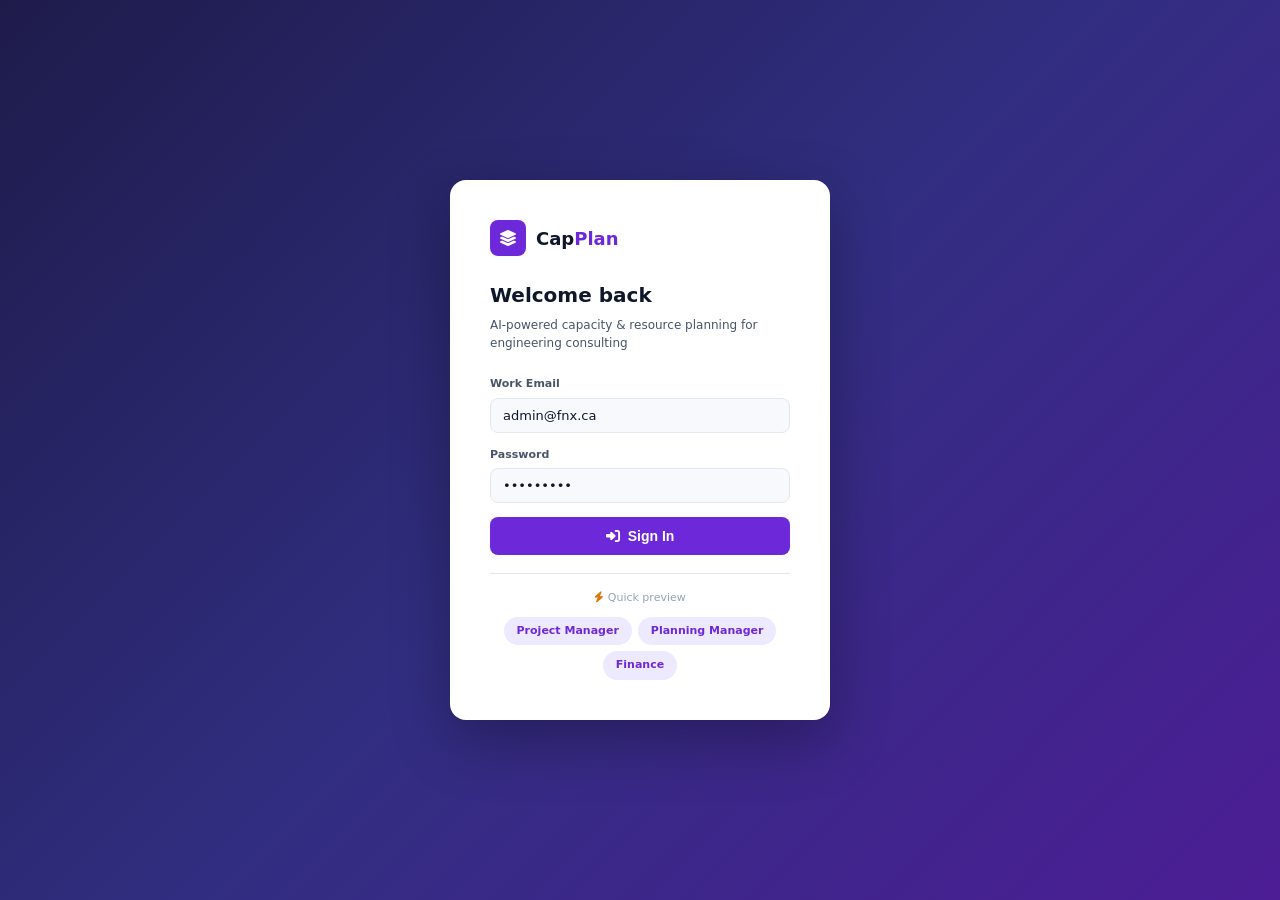
==== commit bac6beac: "flow" ====
--- a/index.html
+++ b/index.html
@@ -3,224 +3,3226 @@
   <head>
     <meta charset="UTF-8" />
     <meta name="viewport" content="width=device-width, initial-scale=1.0" />
-    <title>CapPlan – AI Capacity & Resource Planning</title>
-    <link rel="stylesheet" href="css/styles.css" />
+    <title>CapPlan</title>
     <link
       rel="stylesheet"
       href="https://cdnjs.cloudflare.com/ajax/libs/font-awesome/6.5.0/css/all.min.css"
     />
+    <style>
+      *,
+      *::before,
+      *::after {
+        box-sizing: border-box;
+        margin: 0;
+        padding: 0;
+      }
+      :root {
+        --bg: #f0f2f7;
+        --surface: #ffffff;
+        --surface2: #f7f9fc;
+        --border: #e2e8f0;
+        --text: #0f172a;
+        --text2: #475569;
+        --text3: #94a3b8;
+        --purple: #6d28d9;
+        --purple-dim: #ede9fe;
+        --teal: #059669;
+        --teal-dim: #d1fae5;
+        --amber: #d97706;
+        --amber-dim: #fef3c7;
+        --red: #dc2626;
+        --red-dim: #fee2e2;
+        --blue: #1d4ed8;
+        --blue-dim: #dbeafe;
+        --r: 8px;
+        --r-lg: 12px;
+      }
+      body {
+        font-family: "Segoe UI", system-ui, sans-serif;
+        background: var(--bg);
+        color: var(--text);
+        font-size: 13px;
+        line-height: 1.5;
+        min-height: 100vh;
+      }
+
+      /* LOGIN */
+      .login-wrap {
+        min-height: 100vh;
+        display: flex;
+        align-items: center;
+        justify-content: center;
+        background: linear-gradient(
+          135deg,
+          #1e1b4b 0%,
+          #312e81 50%,
+          #4c1d95 100%
+        );
+      }
+      .login-card {
+        background: var(--surface);
+        border-radius: 16px;
+        padding: 40px;
+        width: 380px;
+        box-shadow: 0 20px 60px rgba(0, 0, 0, 0.3);
+      }
+      .login-logo {
+        display: flex;
+        align-items: center;
+        gap: 10px;
+        margin-bottom: 24px;
+      }
+      .login-logo .icon {
+        width: 36px;
+        height: 36px;
+        background: var(--purple);
+        border-radius: 8px;
+        display: flex;
+        align-items: center;
+        justify-content: center;
+        color: #fff;
+        font-size: 16px;
+      }
+      .login-logo .name {
+        font-size: 18px;
+        font-weight: 700;
+        color: var(--text);
+      }
+      .login-logo .name span {
+        color: var(--purple);
+      }
+      .login-card h2 {
+        font-size: 20px;
+        font-weight: 700;
+        margin-bottom: 6px;
+      }
+      .login-card p {
+        color: var(--text2);
+        font-size: 12px;
+        margin-bottom: 24px;
+      }
+      .form-group {
+        margin-bottom: 14px;
+      }
+      .form-label {
+        display: block;
+        font-size: 11px;
+        font-weight: 600;
+        color: var(--text2);
+        margin-bottom: 5px;
+      }
+      .form-control {
+        width: 100%;
+        background: var(--surface2);
+        border: 1px solid var(--border);
+        border-radius: var(--r);
+        padding: 9px 12px;
+        font-size: 13px;
+        color: var(--text);
+        outline: none;
+        font-family: inherit;
+        transition: border-color 0.15s;
+      }
+      .form-control:focus {
+        border-color: var(--purple);
+      }
+      .btn-login {
+        width: 100%;
+        background: var(--purple);
+        color: #fff;
+        border: none;
+        border-radius: var(--r);
+        padding: 11px;
+        font-size: 14px;
+        font-weight: 600;
+        cursor: pointer;
+        display: flex;
+        align-items: center;
+        justify-content: center;
+        gap: 8px;
+        margin-top: 8px;
+        transition: background 0.15s;
+      }
+      .btn-login:hover {
+        background: #5b21b6;
+      }
+      .quick-roles {
+        margin-top: 18px;
+        padding-top: 16px;
+        border-top: 1px solid var(--border);
+      }
+      .quick-roles p {
+        font-size: 11px;
+        color: var(--text3);
+        margin-bottom: 10px;
+        text-align: center;
+      }
+      .role-chips {
+        display: flex;
+        flex-wrap: wrap;
+        gap: 6px;
+        justify-content: center;
+      }
+      .role-chip {
+        padding: 5px 12px;
+        border-radius: 20px;
+        font-size: 11px;
+        background: var(--purple-dim);
+        color: var(--purple);
+        cursor: pointer;
+        font-weight: 600;
+        border: 1px solid transparent;
+        transition: all 0.15s;
+      }
+      .role-chip:hover {
+        border-color: var(--purple);
+      }
+
+      /* APP SHELL */
+      .app {
+        display: none;
+        flex-direction: column;
+        min-height: 100vh;
+      }
+      .topbar {
+        background: var(--surface);
+        border-bottom: 1px solid var(--border);
+        padding: 0 24px;
+        height: 52px;
+        display: flex;
+        align-items: center;
+        gap: 16px;
+        position: sticky;
+        top: 0;
+        z-index: 100;
+      }
+      .topbar-brand {
+        display: flex;
+        align-items: center;
+        gap: 8px;
+        font-size: 14px;
+        font-weight: 700;
+        color: var(--text);
+      }
+      .topbar-brand span {
+        color: var(--purple);
+      }
+      .topbar-brand .tag {
+        font-size: 9px;
+        background: var(--purple-dim);
+        color: var(--purple);
+        border-radius: 4px;
+        padding: 1px 5px;
+        margin-left: 4px;
+      }
+      .topbar-right {
+        margin-left: auto;
+        display: flex;
+        align-items: center;
+        gap: 10px;
+      }
+      .user-pill {
+        display: flex;
+        align-items: center;
+        gap: 8px;
+        padding: 5px 12px 5px 5px;
+        border: 1px solid var(--border);
+        border-radius: 20px;
+        background: var(--surface2);
+        cursor: pointer;
+        font-size: 12px;
+        color: var(--text2);
+        transition: all 0.15s;
+      }
+      .user-pill:hover {
+        background: var(--border);
+      }
+      .avatar {
+        width: 24px;
+        height: 24px;
+        border-radius: 50%;
+        background: var(--purple);
+        display: flex;
+        align-items: center;
+        justify-content: center;
+        font-size: 9px;
+        font-weight: 700;
+        color: #fff;
+        flex-shrink: 0;
+      }
+
+      /* FLOW NAV */
+      .flow-nav {
+        background: var(--surface);
+        border-bottom: 1px solid var(--border);
+        padding: 0 24px;
+        display: flex;
+        align-items: stretch;
+        overflow-x: auto;
+      }
+      .flow-step {
+        display: flex;
+        align-items: center;
+        gap: 0;
+        flex-shrink: 0;
+      }
+      .flow-btn {
+        display: flex;
+        align-items: center;
+        gap: 8px;
+        padding: 14px 18px;
+        font-size: 12px;
+        font-weight: 500;
+        color: var(--text3);
+        cursor: pointer;
+        border-bottom: 2px solid transparent;
+        transition: all 0.15s;
+        white-space: nowrap;
+        position: relative;
+      }
+      .flow-btn:hover {
+        color: var(--text2);
+      }
+      .flow-btn.active {
+        color: var(--purple);
+        border-bottom-color: var(--purple);
+      }
+      .flow-btn.done {
+        color: var(--teal);
+      }
+      .flow-btn.done .step-num {
+        background: var(--teal);
+        color: #fff;
+      }
+      .flow-btn.active .step-num {
+        background: var(--purple);
+        color: #fff;
+      }
+      .step-num {
+        width: 20px;
+        height: 20px;
+        border-radius: 50%;
+        background: var(--surface2);
+        border: 1px solid var(--border);
+        display: flex;
+        align-items: center;
+        justify-content: center;
+        font-size: 10px;
+        font-weight: 700;
+        flex-shrink: 0;
+        transition: all 0.15s;
+      }
+      .flow-arrow {
+        color: var(--border);
+        font-size: 12px;
+        flex-shrink: 0;
+      }
+      .flow-phase {
+        font-size: 9px;
+        font-weight: 700;
+        text-transform: uppercase;
+        letter-spacing: 0.08em;
+        padding: 0 14px;
+        color: var(--text3);
+        border-right: 1px solid var(--border);
+        display: flex;
+        align-items: center;
+        writing-mode: horizontal-tb;
+        flex-shrink: 0;
+      }
+      .phase-bid {
+        color: #6d28d9;
+      }
+      .phase-award {
+        color: #059669;
+      }
+      .phase-delivery {
+        color: #b45309;
+      }
+      .phase-review {
+        color: #dc2626;
+      }
+
+      /* PAGE */
+      .page {
+        padding: 24px;
+        max-width: 1200px;
+        margin: 0 auto;
+        width: 100%;
+      }
+      .screen {
+        display: none;
+      }
+      .screen.active {
+        display: block;
+      }
+      .page-header {
+        margin-bottom: 20px;
+      }
+      .page-header h1 {
+        font-size: 20px;
+        font-weight: 700;
+        margin-bottom: 4px;
+      }
+      .page-header p {
+        font-size: 12px;
+        color: var(--text2);
+      }
+      .next-btn-row {
+        display: flex;
+        justify-content: flex-end;
+        gap: 8px;
+        margin-top: 24px;
+        padding-top: 16px;
+        border-top: 1px solid var(--border);
+      }
+
+      /* COMPONENTS */
+      .card {
+        background: var(--surface);
+        border: 1px solid var(--border);
+        border-radius: var(--r-lg);
+        overflow: hidden;
+        margin-bottom: 16px;
+      }
+      .card-header {
+        padding: 14px 18px;
+        border-bottom: 1px solid var(--border);
+        display: flex;
+        align-items: center;
+        justify-content: space-between;
+      }
+      .card-title {
+        font-size: 13px;
+        font-weight: 600;
+      }
+      .card-sub {
+        font-size: 11px;
+        color: var(--text2);
+        margin-top: 2px;
+      }
+      .card-body {
+        padding: 16px 18px;
+      }
+      .btn {
+        display: inline-flex;
+        align-items: center;
+        gap: 6px;
+        padding: 7px 14px;
+        border-radius: var(--r);
+        font-size: 12px;
+        cursor: pointer;
+        border: 1px solid var(--border);
+        background: var(--surface2);
+        color: var(--text2);
+        transition: all 0.15s;
+        font-weight: 500;
+        font-family: inherit;
+      }
+      .btn:hover {
+        background: var(--border);
+        color: var(--text);
+      }
+      .btn.primary {
+        background: var(--purple);
+        border-color: var(--purple);
+        color: #fff;
+      }
+      .btn.primary:hover {
+        background: #5b21b6;
+        border-color: #5b21b6;
+      }
+      .btn.success {
+        background: var(--teal);
+        border-color: var(--teal);
+        color: #fff;
+      }
+      .btn.danger {
+        background: var(--red);
+        border-color: var(--red);
+        color: #fff;
+      }
+      .btn.sm {
+        padding: 5px 10px;
+        font-size: 11px;
+      }
+      .badge {
+        display: inline-flex;
+        align-items: center;
+        gap: 4px;
+        padding: 2px 8px;
+        border-radius: 20px;
+        font-size: 10px;
+        font-weight: 600;
+        white-space: nowrap;
+      }
+      .b-green {
+        background: var(--teal-dim);
+        color: var(--teal);
+      }
+      .b-red {
+        background: var(--red-dim);
+        color: var(--red);
+      }
+      .b-amber {
+        background: var(--amber-dim);
+        color: var(--amber);
+      }
+      .b-purple {
+        background: var(--purple-dim);
+        color: var(--purple);
+      }
+      .b-blue {
+        background: var(--blue-dim);
+        color: var(--blue);
+      }
+      .b-gray {
+        background: var(--surface2);
+        color: var(--text2);
+      }
+      table {
+        width: 100%;
+        border-collapse: collapse;
+        font-size: 12px;
+      }
+      th {
+        padding: 9px 12px;
+        text-align: left;
+        font-size: 10px;
+        font-weight: 600;
+        color: var(--text3);
+        text-transform: uppercase;
+        letter-spacing: 0.06em;
+        border-bottom: 1px solid var(--border);
+        white-space: nowrap;
+        background: var(--surface2);
+      }
+      td {
+        padding: 10px 12px;
+        border-bottom: 1px solid var(--border);
+        color: var(--text2);
+        vertical-align: middle;
+      }
+      tr:last-child td {
+        border-bottom: none;
+      }
+      tr:hover td {
+        background: var(--surface2);
+      }
+      .alert {
+        display: flex;
+        gap: 12px;
+        padding: 12px 14px;
+        border-radius: var(--r);
+        border-left: 3px solid;
+        margin-bottom: 8px;
+      }
+      .alert:last-child {
+        margin-bottom: 0;
+      }
+      .alert-icon {
+        flex-shrink: 0;
+        font-size: 14px;
+        margin-top: 1px;
+      }
+      .alert-content strong {
+        display: block;
+        font-size: 12px;
+        font-weight: 600;
+        color: var(--text);
+        margin-bottom: 2px;
+      }
+      .alert-content p {
+        font-size: 11px;
+        color: var(--text2);
+      }
+      .a-red {
+        background: var(--red-dim);
+        border-color: var(--red);
+      }
+      .a-red .alert-icon {
+        color: var(--red);
+      }
+      .a-amber {
+        background: var(--amber-dim);
+        border-color: var(--amber);
+      }
+      .a-amber .alert-icon {
+        color: var(--amber);
+      }
+      .a-green {
+        background: var(--teal-dim);
+        border-color: var(--teal);
+      }
+      .a-green .alert-icon {
+        color: var(--teal);
+      }
+      .a-blue {
+        background: var(--blue-dim);
+        border-color: var(--blue);
+      }
+      .a-blue .alert-icon {
+        color: var(--blue);
+      }
+      .kpi-row {
+        display: grid;
+        gap: 12px;
+        margin-bottom: 20px;
+      }
+      .kpi-3 {
+        grid-template-columns: repeat(3, 1fr);
+      }
+      .kpi-4 {
+        grid-template-columns: repeat(4, 1fr);
+      }
+      .kpi-5 {
+        grid-template-columns: repeat(5, 1fr);
+      }
+      .kpi {
+        background: var(--surface);
+        border: 1px solid var(--border);
+        border-radius: var(--r-lg);
+        padding: 16px;
+        position: relative;
+        overflow: hidden;
+      }
+      .kpi-accent {
+        position: absolute;
+        top: 0;
+        left: 0;
+        right: 0;
+        height: 3px;
+      }
+      .kpi-label {
+        font-size: 11px;
+        color: var(--text2);
+        margin-bottom: 6px;
+        font-weight: 500;
+      }
+      .kpi-val {
+        font-size: 22px;
+        font-weight: 700;
+        color: var(--text);
+        line-height: 1;
+      }
+      .kpi-sub {
+        font-size: 11px;
+        color: var(--text3);
+        margin-top: 4px;
+      }
+      .grid-2 {
+        display: grid;
+        grid-template-columns: 1fr 1fr;
+        gap: 16px;
+      }
+      .act-input {
+        background: var(--surface2);
+        border: 1px solid var(--border);
+        border-radius: 5px;
+        padding: 4px 8px;
+        font-size: 12px;
+        color: var(--text);
+        width: 72px;
+        text-align: right;
+        outline: none;
+        font-family: inherit;
+      }
+      .act-input:focus {
+        border-color: var(--purple);
+      }
+      .progress-row {
+        margin-bottom: 12px;
+      }
+      .progress-meta {
+        display: flex;
+        justify-content: space-between;
+        margin-bottom: 5px;
+        font-size: 11px;
+        color: var(--text2);
+      }
+      .progress-bar {
+        height: 5px;
+        background: var(--surface2);
+        border-radius: 3px;
+        overflow: hidden;
+      }
+      .progress-fill {
+        height: 100%;
+        border-radius: 3px;
+      }
+      .hm-cell {
+        border-radius: 4px;
+        padding: 3px 6px;
+        font-weight: 600;
+        font-size: 11px;
+        display: inline-block;
+        min-width: 44px;
+        text-align: center;
+      }
+      .hm-avail {
+        background: var(--teal-dim);
+        color: var(--teal);
+      }
+      .hm-partial {
+        background: var(--amber-dim);
+        color: var(--amber);
+      }
+      .hm-over {
+        background: var(--red-dim);
+        color: var(--red);
+      }
+      .hm-leave {
+        background: var(--surface2);
+        color: var(--text3);
+      }
+      .heatmap-table {
+        width: 100%;
+        border-collapse: collapse;
+        font-size: 11px;
+      }
+      .heatmap-table th {
+        padding: 8px;
+        font-size: 10px;
+        color: var(--text3);
+        text-transform: uppercase;
+        letter-spacing: 0.04em;
+        text-align: center;
+        background: var(--surface2);
+        border-bottom: 1px solid var(--border);
+      }
+      .heatmap-table th:first-child,
+      .heatmap-table th:nth-child(2) {
+        text-align: left;
+      }
+      .heatmap-table td {
+        padding: 8px;
+        border-bottom: 1px solid var(--border);
+        text-align: center;
+        font-size: 11px;
+      }
+      .heatmap-table td:first-child,
+      .heatmap-table td:nth-child(2) {
+        text-align: left;
+        white-space: nowrap;
+      }
+      .hm-dept-row {
+        background: var(--surface2);
+      }
+      .hm-dept-row td {
+        font-size: 10px;
+        font-weight: 700;
+        color: var(--text3);
+        text-transform: uppercase;
+        letter-spacing: 0.06em;
+        padding: 5px 8px;
+      }
+      .disc-block {
+        border: 1px solid var(--border);
+        border-radius: var(--r-lg);
+        margin-bottom: 12px;
+        overflow: hidden;
+        background: var(--surface);
+      }
+      .disc-header {
+        padding: 12px 16px;
+        display: flex;
+        align-items: center;
+        justify-content: space-between;
+        cursor: pointer;
+        border-bottom: 1px solid var(--border);
+      }
+      .disc-header:hover {
+        background: var(--surface2);
+      }
+      .grand-total {
+        background: var(--surface);
+        border: 1px solid var(--purple);
+        border-radius: var(--r-lg);
+        padding: 14px 18px;
+        display: flex;
+        align-items: center;
+        justify-content: space-between;
+        flex-wrap: wrap;
+        gap: 12px;
+      }
+      .gt-stats {
+        display: flex;
+        gap: 24px;
+        flex-wrap: wrap;
+      }
+      .gt-stat {
+        text-align: center;
+      }
+      .gt-stat-label {
+        font-size: 10px;
+        color: var(--text3);
+        margin-bottom: 2px;
+      }
+      .gt-stat-val {
+        font-size: 14px;
+        font-weight: 700;
+        color: var(--text);
+      }
+      .gt-stat-val.total {
+        color: var(--purple);
+      }
+      .gt-stat-val.remain {
+        color: var(--teal);
+      }
+      .workload-bar {
+        display: flex;
+        align-items: center;
+        gap: 8px;
+      }
+      .workload-track {
+        width: 60px;
+        height: 5px;
+        background: var(--surface2);
+        border-radius: 3px;
+        overflow: hidden;
+      }
+      .workload-fill {
+        height: 100%;
+        border-radius: 3px;
+      }
+
+      /* TENDER CARDS */
+      .tender-grid {
+        display: grid;
+        grid-template-columns: repeat(auto-fill, minmax(260px, 1fr));
+        gap: 14px;
+      }
+      .tc {
+        background: var(--surface);
+        border: 1px solid var(--border);
+        border-radius: var(--r-lg);
+        overflow: hidden;
+        transition: border-color 0.15s;
+      }
+      .tc:hover {
+        border-color: #cbd5e1;
+      }
+      .tc.tc-won {
+        border-left: 3px solid var(--teal);
+      }
+      .tc.tc-open {
+        border-left: 3px solid var(--amber);
+      }
+      .tc.tc-lost {
+        border-left: 3px solid var(--text3);
+      }
+      .tc-top {
+        padding: 14px 16px 10px;
+        border-bottom: 1px solid var(--border);
+      }
+      .tc-status {
+        display: flex;
+        align-items: center;
+        justify-content: space-between;
+        margin-bottom: 8px;
+      }
+      .tc-name {
+        font-size: 13px;
+        font-weight: 600;
+        color: var(--text);
+        margin-bottom: 3px;
+      }
+      .tc-client {
+        font-size: 11px;
+        color: var(--text2);
+      }
+
+      .tc-body {
+        padding: 12px 16px;
+      }
+      .tc-row {
+        display: flex;
+        justify-content: space-between;
+        margin-bottom: 5px;
+        font-size: 11px;
+      }
+      .tc-key {
+        color: var(--text3);
+      }
+      .tc-val {
+        color: var(--text);
+        font-weight: 500;
+      }
+      .tc-val.rate {
+        color: var(--amber);
+        font-weight: 700;
+      }
+      .tc-footer {
+        padding: 10px 16px;
+        border-top: 1px solid var(--border);
+        display: flex;
+        gap: 6px;
+      }
+
+      /* FLOW SUMMARY */
+      .flow-summary {
+        background: linear-gradient(135deg, #1e1b4b, #312e81);
+        border-radius: var(--r-lg);
+        padding: 20px 24px;
+        margin-bottom: 20px;
+        color: #fff;
+      }
+      .flow-summary h2 {
+        font-size: 16px;
+        font-weight: 700;
+        margin-bottom: 4px;
+      }
+      .flow-summary p {
+        font-size: 12px;
+        opacity: 0.7;
+      }
+
+      /* TOAST */
+      .toast-container {
+        position: fixed;
+        bottom: 24px;
+        right: 24px;
+        display: flex;
+        flex-direction: column;
+        gap: 8px;
+        z-index: 9999;
+      }
+      .toast {
+        background: var(--surface);
+        border: 1px solid var(--border);
+        border-radius: var(--r-lg);
+        padding: 12px 16px;
+        display: flex;
+        align-items: center;
+        gap: 10px;
+        font-size: 12px;
+        color: var(--text);
+        box-shadow: 0 4px 20px rgba(0, 0, 0, 0.15);
+        animation: slideIn 0.2s ease;
+      }
+      @keyframes slideIn {
+        from {
+          transform: translateX(40px);
+          opacity: 0;
+        }
+        to {
+          transform: none;
+          opacity: 1;
+        }
+      }
+
+      /* CONFLICT */
+      .conflict-card {
+        background: var(--surface);
+        border-radius: var(--r-lg);
+        padding: 16px;
+        border: 1px solid;
+        margin-bottom: 12px;
+      }
+      .conflict-card.critical {
+        border-color: var(--red);
+        border-left: 3px solid var(--red);
+      }
+      .conflict-card.warning {
+        border-color: var(--amber);
+        border-left: 3px solid var(--amber);
+      }
+
+      /* AWARD GATE */
+      .award-gate {
+        text-align: center;
+        padding: 40px;
+        background: var(--surface);
+        border-radius: var(--r-lg);
+        border: 1px solid var(--border);
+      }
+      .award-gate .gate-icon {
+        font-size: 40px;
+        margin-bottom: 16px;
+      }
+      .award-gate h2 {
+        font-size: 18px;
+        font-weight: 700;
+        margin-bottom: 8px;
+      }
+      .award-gate p {
+        font-size: 12px;
+        color: var(--text2);
+        margin-bottom: 24px;
+        max-width: 400px;
+        margin-left: auto;
+        margin-right: auto;
+      }
+      .gate-btns {
+        display: flex;
+        gap: 12px;
+        justify-content: center;
+      }
+
+      /* POSTMORTEM */
+      .postmortem-form {
+        background: var(--red-dim);
+        border: 1px solid var(--red);
+        border-radius: var(--r-lg);
+        padding: 20px;
+      }
+
+      /* REVIEW */
+      .review-row {
+        display: flex;
+        justify-content: space-between;
+        align-items: center;
+        padding: 10px 0;
+        border-bottom: 1px solid var(--border);
+        font-size: 12px;
+      }
+      .review-row:last-child {
+        border-bottom: none;
+      }
+      .review-label {
+        color: var(--text2);
+      }
+      .review-val {
+        color: var(--text);
+        font-weight: 600;
+      }
+      .review-val.good {
+        color: var(--teal);
+      }
+      .review-val.warn {
+        color: var(--amber);
+      }
+      .review-val.bad {
+        color: var(--red);
+      }
+
+      .tag-bid {
+        background: #ede9fe;
+        color: #6d28d9;
+        font-size: 9px;
+        font-weight: 700;
+        padding: 2px 6px;
+        border-radius: 4px;
+        text-transform: uppercase;
+        letter-spacing: 0.06em;
+      }
+      .tag-award {
+        background: #d1fae5;
+        color: #059669;
+        font-size: 9px;
+        font-weight: 700;
+        padding: 2px 6px;
+        border-radius: 4px;
+        text-transform: uppercase;
+        letter-spacing: 0.06em;
+      }
+      .tag-delivery {
+        background: #fef3c7;
+        color: #b45309;
+        font-size: 9px;
+        font-weight: 700;
+        padding: 2px 6px;
+        border-radius: 4px;
+        text-transform: uppercase;
+        letter-spacing: 0.06em;
+      }
+      .tag-review {
+        background: #fee2e2;
+        color: #dc2626;
+        font-size: 9px;
+        font-weight: 700;
+        padding: 2px 6px;
+        border-radius: 4px;
+        text-transform: uppercase;
+        letter-spacing: 0.06em;
+      }
+
+      textarea.form-control {
+        resize: vertical;
+        min-height: 72px;
+      }
+      select.form-control {
+        appearance: none;
+        background-image: url("data:image/svg+xml,%3Csvg xmlns='http://www.w3.org/2000/svg' width='12' height='12' viewBox='0 0 12 12'%3E%3Cpath fill='%2394a3b8' d='M6 8L1 3h10z'/%3E%3C/svg%3E");
+        background-repeat: no-repeat;
+        background-position: right 10px center;
+      }
+    </style>
   </head>
   <body>
-    <div class="login-page">
-      <!-- Background orbs -->
-      <div class="login-bg-orb orb1"></div>
-      <div class="login-bg-orb orb2"></div>
-
+    <!-- LOGIN -->
+    <div class="login-wrap" id="login-shell">
       <div class="login-card">
-        <!-- Logo -->
         <div class="login-logo">
           <div class="icon"><i class="fa-solid fa-layer-group"></i></div>
-          <div class="brand">Cap<span>Plan</span></div>
+          <div class="name">Cap<span>Plan</span></div>
         </div>
-
-        <h2 class="login-title">Welcome back</h2>
-        <p class="login-sub">
-          AI-powered capacity &amp; resource planning for infrastructure and
-          energy projects
+        <h2>Welcome back</h2>
+        <p>
+          AI-powered capacity & resource planning for engineering consulting
         </p>
-
-        <!-- Form -->
         <div class="form-group">
-          <label class="form-label"
-            >Work Email <span class="req">*</span></label
+          <label class="form-label">Work Email</label>
+          <input type="email" class="form-control" value="admin@fnx.ca" />
+        </div>
+        <div class="form-group">
+          <label class="form-label">Password</label>
+          <input type="password" class="form-control" value="Admin@123" />
+        </div>
+        <button class="btn-login" onclick="openApp()">
+          <i class="fa-solid fa-right-to-bracket"></i> Sign In
+        </button>
+        <div class="quick-roles">
+          <p>
+            <i class="fa-solid fa-bolt" style="color: var(--amber)"></i> Quick
+            preview
+          </p>
+          <div class="role-chips">
+            <span class="role-chip" onclick="openApp()">Project Manager</span>
+            <span class="role-chip" onclick="openApp()">Planning Manager</span>
+            <span class="role-chip" onclick="openApp()">Finance</span>
+          </div>
+        </div>
+      </div>
+    </div>
+
+    <!-- APP -->
+    <div class="app" id="app-shell">
+      <!-- TOPBAR -->
+      <header class="topbar">
+        <div class="topbar-brand">
+          <i class="fa-solid fa-layer-group" style="color: var(--purple)"></i>
+          Cap<span>Plan</span><span class="tag">MVP</span>
+        </div>
+        <div class="topbar-right">
+          <div class="user-pill" onclick="logout()">
+            <div class="avatar">AK</div>
+            Alicia Khan &nbsp;<i
+              class="fa-solid fa-right-from-bracket fa-xs"
+              style="color: var(--text3)"
+            ></i>
+          </div>
+        </div>
+      </header>
+
+      <!-- FLOW NAV -->
+      <nav class="flow-nav" id="flow-nav">
+        <div
+          style="
+            display: flex;
+            align-items: center;
+            padding: 0 12px 0 0;
+            border-right: 1px solid var(--border);
+            margin-right: 8px;
+            flex-shrink: 0;
+          "
+        >
+          <span class="tag-bid">Bid</span>
+        </div>
+        <div class="flow-step">
+          <div
+            class="flow-btn active"
+            data-screen="tender-pipeline"
+            onclick="goScreen('tender-pipeline')"
           >
-          <input
-            type="email"
-            class="form-control"
-            placeholder="pm@yourcompany.com"
-            value="admin@solarco.com"
-          />
+            <span class="step-num">1</span> Tender Pipeline
+          </div>
+          <i class="fa-solid fa-chevron-right flow-arrow fa-xs"></i>
         </div>
-
-        <div class="form-group">
-          <label class="form-label">Password <span class="req">*</span></label>
-          <div style="position: relative">
-            <input
-              type="password"
-              class="form-control"
-              id="pwd-input"
-              placeholder="••••••••"
-              value="Admin@123"
-              style="padding-right: 42px"
-            />
-            <button
-              onclick="togglePwd()"
-              style="
-                position: absolute;
-                right: 12px;
-                top: 50%;
-                transform: translateY(-50%);
-                color: var(--text-muted);
-                font-size: 14px;
-              "
-            >
-              <i class="fa-regular fa-eye" id="pwd-eye"></i>
+        <div class="flow-step">
+          <div
+            class="flow-btn"
+            data-screen="activity-planning"
+            onclick="goScreen('activity-planning')"
+          >
+            <span class="step-num">2</span> Activity Planning
+          </div>
+          <i class="fa-solid fa-chevron-right flow-arrow fa-xs"></i>
+        </div>
+        <div class="flow-step">
+          <div
+            class="flow-btn"
+            data-screen="rate-review"
+            onclick="goScreen('rate-review')"
+          >
+            <span class="step-num">3</span> Rate & Dept. Review
+          </div>
+          <i class="fa-solid fa-chevron-right flow-arrow fa-xs"></i>
+        </div>
+        <div
+          style="
+            display: flex;
+            align-items: center;
+            padding: 0 12px;
+            border-right: 1px solid var(--border);
+            border-left: 1px solid var(--border);
+            margin: 0 8px;
+            flex-shrink: 0;
+          "
+        >
+          <span class="tag-award">Award</span>
+        </div>
+        <div class="flow-step">
+          <div
+            class="flow-btn"
+            data-screen="award-decision"
+            onclick="goScreen('award-decision')"
+          >
+            <span class="step-num">4</span> Award Decision
+          </div>
+          <i class="fa-solid fa-chevron-right flow-arrow fa-xs"></i>
+        </div>
+        <div
+          style="
+            display: flex;
+            align-items: center;
+            padding: 0 12px;
+            border-right: 1px solid var(--border);
+            border-left: 1px solid var(--border);
+            margin: 0 8px;
+            flex-shrink: 0;
+          "
+        >
+          <span class="tag-delivery">Delivery</span>
+        </div>
+        <div class="flow-step">
+          <div
+            class="flow-btn"
+            data-screen="assign-resources"
+            onclick="goScreen('assign-resources')"
+          >
+            <span class="step-num">5</span> Assign Resources
+          </div>
+          <i class="fa-solid fa-chevron-right flow-arrow fa-xs"></i>
+        </div>
+        <div class="flow-step">
+          <div
+            class="flow-btn"
+            data-screen="conflict-resolution"
+            onclick="goScreen('conflict-resolution')"
+          >
+            <span class="step-num">6</span> Conflict Resolution
+          </div>
+          <i class="fa-solid fa-chevron-right flow-arrow fa-xs"></i>
+        </div>
+        <div
+          style="
+            display: flex;
+            align-items: center;
+            padding: 0 12px;
+            border-right: 1px solid var(--border);
+            border-left: 1px solid var(--border);
+            margin: 0 8px;
+            flex-shrink: 0;
+          "
+        >
+          <span class="tag-review">Review</span>
+        </div>
+        <div class="flow-step">
+          <div
+            class="flow-btn"
+            data-screen="review-learning"
+            onclick="goScreen('review-learning')"
+          >
+            <span class="step-num">7</span> Review & Learning
+          </div>
+        </div>
+      </nav>
+
+      <div class="page">
+        <!-- ══════════════════════════════════
+    STEP 1: TENDER PIPELINE
+    ══════════════════════════════════ -->
+        <section class="screen active" id="tender-pipeline">
+          <div class="flow-summary">
+            <h2>
+              <span
+                class="tag-bid"
+                style="vertical-align: middle; margin-right: 8px"
+                >Bid</span
+              >
+              Step 1 — Tender Pipeline
+            </h2>
+            <p>
+              New tender received. PhaseOffre created in FocusGP. Review all
+              active bids before moving to activity breakdown.
+            </p>
+          </div>
+          <div class="kpi-row kpi-4">
+            <div class="kpi">
+              <div class="kpi-accent" style="background: #6d28d9"></div>
+              <div class="kpi-label">Total pipeline</div>
+              <div class="kpi-val">6</div>
+              <div class="kpi-sub">Active tenders</div>
+            </div>
+            <div class="kpi">
+              <div class="kpi-accent" style="background: var(--amber)"></div>
+              <div class="kpi-label">Open / Review</div>
+              <div class="kpi-val">2</div>
+              <div class="kpi-sub">Tentative demand</div>
+            </div>
+            <div class="kpi">
+              <div class="kpi-accent" style="background: var(--teal)"></div>
+              <div class="kpi-label">Won</div>
+              <div class="kpi-val">3</div>
+              <div class="kpi-sub">Committed demand</div>
+            </div>
+            <div class="kpi">
+              <div class="kpi-accent" style="background: var(--text3)"></div>
+              <div class="kpi-label">Lost</div>
+              <div class="kpi-val">1</div>
+              <div class="kpi-sub">Capacity released</div>
+            </div>
+          </div>
+          <div class="tender-grid">
+            <div class="tc tc-won">
+              <div class="tc-top">
+                <div class="tc-status">
+                  <span class="badge b-green"
+                    ><i class="fa-solid fa-trophy"></i> Won</span
+                  ><span class="badge b-blue">Mech + Elec</span>
+                </div>
+                <div class="tc-name">Beaumont Substation Upgrade</div>
+                <div class="tc-client">Hydro-Québec</div>
+              </div>
+              <div class="tc-body">
+                <div class="tc-row">
+                  <span class="tc-key">Budget fees</span
+                  ><span class="tc-val">CAD 1,240,000</span>
+                </div>
+                <div class="tc-row">
+                  <span class="tc-key">Budget hours</span
+                  ><span class="tc-val">8,800 h</span>
+                </div>
+                <div class="tc-row">
+                  <span class="tc-key">Avg rate</span
+                  ><span class="tc-val rate">CAD 140.9 / h</span>
+                </div>
+                <div class="tc-row">
+                  <span class="tc-key">Start</span
+                  ><span class="tc-val">01 Aug 2026</span>
+                </div>
+              </div>
+              <div class="tc-footer">
+                <button
+                  class="btn sm primary"
+                  onclick="goScreen('activity-planning')"
+                >
+                  <i class="fa-solid fa-arrow-right"></i> Plan Activities
+                </button>
+              </div>
+            </div>
+            <div class="tc tc-won">
+              <div class="tc-top">
+                <div class="tc-status">
+                  <span class="badge b-green"
+                    ><i class="fa-solid fa-trophy"></i> Won</span
+                  ><span class="badge b-blue">Mech</span>
+                </div>
+                <div class="tc-name">Laval Water Treatment Ph.2</div>
+                <div class="tc-client">Ville de Laval</div>
+              </div>
+              <div class="tc-body">
+                <div class="tc-row">
+                  <span class="tc-key">Budget fees</span
+                  ><span class="tc-val">CAD 880,000</span>
+                </div>
+                <div class="tc-row">
+                  <span class="tc-key">Budget hours</span
+                  ><span class="tc-val">6,400 h</span>
+                </div>
+                <div class="tc-row">
+                  <span class="tc-key">Avg rate</span
+                  ><span class="tc-val rate">CAD 137.5 / h</span>
+                </div>
+                <div class="tc-row">
+                  <span class="tc-key">Start</span
+                  ><span class="tc-val">15 Sep 2026</span>
+                </div>
+              </div>
+              <div class="tc-footer">
+                <button
+                  class="btn sm primary"
+                  onclick="goScreen('activity-planning')"
+                >
+                  <i class="fa-solid fa-arrow-right"></i> Plan Activities
+                </button>
+              </div>
+            </div>
+            <div class="tc tc-won">
+              <div class="tc-top">
+                <div class="tc-status">
+                  <span class="badge b-green"
+                    ><i class="fa-solid fa-trophy"></i> Won</span
+                  ><span class="badge b-purple">Elec</span>
+                </div>
+                <div class="tc-name">Côte-Nord Transmission Study</div>
+                <div class="tc-client">TransÉnergie</div>
+              </div>
+              <div class="tc-body">
+                <div class="tc-row">
+                  <span class="tc-key">Budget fees</span
+                  ><span class="tc-val">CAD 620,000</span>
+                </div>
+                <div class="tc-row">
+                  <span class="tc-key">Budget hours</span
+                  ><span class="tc-val">4,200 h</span>
+                </div>
+                <div class="tc-row">
+                  <span class="tc-key">Avg rate</span
+                  ><span class="tc-val rate">CAD 147.6 / h</span>
+                </div>
+                <div class="tc-row">
+                  <span class="tc-key">Start</span
+                  ><span class="tc-val">01 Oct 2026</span>
+                </div>
+              </div>
+              <div class="tc-footer">
+                <button
+                  class="btn sm primary"
+                  onclick="goScreen('activity-planning')"
+                >
+                  <i class="fa-solid fa-arrow-right"></i> Plan Activities
+                </button>
+              </div>
+            </div>
+            <div class="tc tc-open">
+              <div class="tc-top">
+                <div class="tc-status">
+                  <span class="badge b-amber"
+                    ><i class="fa-solid fa-hourglass-half"></i> Open</span
+                  ><span class="badge b-blue">Mech + Elec</span>
+                </div>
+                <div class="tc-name">Gatineau Industrial Zone EPC</div>
+                <div class="tc-client">Investissement Québec</div>
+              </div>
+              <div class="tc-body">
+                <div class="tc-row">
+                  <span class="tc-key">Proposal budget</span
+                  ><span class="tc-val">CAD 1,900,000</span>
+                </div>
+                <div class="tc-row">
+                  <span class="tc-key">Est. hours</span
+                  ><span class="tc-val">13,500 h</span>
+                </div>
+                <div class="tc-row">
+                  <span class="tc-key">Avg rate</span
+                  ><span class="tc-val rate">CAD 140.7 / h</span>
+                </div>
+                <div class="tc-row">
+                  <span class="tc-key">Submission</span
+                  ><span class="tc-val">30 Jun 2026</span>
+                </div>
+              </div>
+              <div class="tc-footer">
+                <button class="btn sm" onclick="goScreen('activity-planning')">
+                  <i class="fa-solid fa-pencil"></i> Edit Plan
+                </button>
+              </div>
+            </div>
+            <div class="tc tc-open">
+              <div class="tc-top">
+                <div class="tc-status">
+                  <span class="badge b-amber"
+                    ><i class="fa-solid fa-hourglass-half"></i> Open</span
+                  ><span class="badge b-purple">Elec</span>
+                </div>
+                <div class="tc-name">Sherbrooke Smart Grid Pilot</div>
+                <div class="tc-client">Hydro-Sherbrooke</div>
+              </div>
+              <div class="tc-body">
+                <div class="tc-row">
+                  <span class="tc-key">Proposal budget</span
+                  ><span class="tc-val">CAD 560,000</span>
+                </div>
+                <div class="tc-row">
+                  <span class="tc-key">Est. hours</span
+                  ><span class="tc-val">4,000 h</span>
+                </div>
+                <div class="tc-row">
+                  <span class="tc-key">Avg rate</span
+                  ><span class="tc-val rate">CAD 140.0 / h</span>
+                </div>
+                <div class="tc-row">
+                  <span class="tc-key">Submission</span
+                  ><span class="tc-val">15 Jun 2026</span>
+                </div>
+              </div>
+              <div class="tc-footer">
+                <button class="btn sm" onclick="goScreen('activity-planning')">
+                  <i class="fa-solid fa-pencil"></i> Edit Plan
+                </button>
+              </div>
+            </div>
+            <div class="tc tc-lost">
+              <div class="tc-top">
+                <div class="tc-status">
+                  <span class="badge b-gray"
+                    ><i class="fa-solid fa-xmark"></i> Lost</span
+                  ><span class="badge b-purple">Elec</span>
+                </div>
+                <div class="tc-name">Québec City Port Electrification</div>
+                <div class="tc-client">Port de Québec</div>
+              </div>
+              <div class="tc-body">
+                <div class="tc-row">
+                  <span class="tc-key">Proposal budget</span
+                  ><span class="tc-val">CAD 2,100,000</span>
+                </div>
+                <div class="tc-row">
+                  <span class="tc-key">Lost reason</span
+                  ><span class="tc-val" style="color: var(--red)"
+                    >Rate too high</span
+                  >
+                </div>
+                <div class="tc-row">
+                  <span class="tc-key">Decision</span
+                  ><span class="tc-val">15 May 2026</span>
+                </div>
+              </div>
+              <div class="tc-footer">
+                <button class="btn sm" onclick="goScreen('review-learning')">
+                  <i class="fa-solid fa-book-open"></i> Post-mortem
+                </button>
+              </div>
+            </div>
+          </div>
+          <div class="next-btn-row">
+            <button class="btn primary" onclick="goScreen('activity-planning')">
+              Next: Activity Planning <i class="fa-solid fa-arrow-right"></i>
             </button>
           </div>
-        </div>
-
-        <div class="form-group">
-          <label class="form-label">Workspace</label>
+        </section>
+
+        <!-- ══════════════════════════════════
+    STEP 2: ACTIVITY PLANNING
+    ══════════════════════════════════ -->
+        <section class="screen" id="activity-planning">
+          <div class="flow-summary">
+            <h2>
+              <span
+                class="tag-bid"
+                style="vertical-align: middle; margin-right: 8px"
+                >Bid</span
+              >
+              Step 2 — Activity Planning
+            </h2>
+            <p>
+              Break down the tender into discipline → activity → role → hours.
+              This replaces Excel sheets and anchors to FocusGP budgets.
+            </p>
+          </div>
+
           <div
             style="
               display: flex;
-              align-items: stretch;
-              border: 1.5px solid var(--border);
-              border-radius: var(--r-md);
-              overflow: hidden;
-              transition: border-color 0.15s;
+              align-items: center;
+              gap: 12px;
+              margin-bottom: 14px;
+              flex-wrap: wrap;
             "
-            id="ws-wrap"
           >
             <span
               style="
-                padding: 9px 13px;
-                background: var(--bg);
-                color: var(--text-muted);
-                font-size: 13.5px;
-                border-right: 1px solid var(--border);
-                white-space: nowrap;
+                font-size: 11px;
+                font-weight: 600;
+                color: var(--text3);
+                text-transform: uppercase;
+                letter-spacing: 0.05em;
+              "
+              ><i
+                class="fa-solid fa-link"
+                style="color: var(--purple); margin-right: 4px"
+              ></i
+              >FocusGP Project</span
+            >
+            <select class="form-control" style="width: 300px">
+              <option>Beaumont Substation Upgrade — Hydro-Québec</option>
+              <option>Laval Water Treatment Ph.2 — Ville de Laval</option>
+              <option>Côte-Nord Transmission Study — TransÉnergie</option>
+            </select>
+            <span class="badge b-green"
+              ><i class="fa-solid fa-circle-check"></i> Awarded</span
+            >
+          </div>
+
+          <div class="card" style="margin-bottom: 12px">
+            <div
+              class="card-body"
+              style="
+                display: flex;
+                gap: 24px;
+                flex-wrap: wrap;
+                padding: 14px 18px;
+              "
+            >
+              <div>
+                <div
+                  style="
+                    font-size: 10px;
+                    color: var(--text3);
+                    font-weight: 600;
+                    text-transform: uppercase;
+                    letter-spacing: 0.05em;
+                    margin-bottom: 3px;
+                  "
+                >
+                  Start date
+                </div>
+                <div style="font-size: 14px; font-weight: 700">01 Aug 2026</div>
+              </div>
+              <div>
+                <div
+                  style="
+                    font-size: 10px;
+                    color: var(--text3);
+                    font-weight: 600;
+                    text-transform: uppercase;
+                    letter-spacing: 0.05em;
+                    margin-bottom: 3px;
+                  "
+                >
+                  End date
+                </div>
+                <div style="font-size: 14px; font-weight: 700">31 Mar 2027</div>
+              </div>
+              <div>
+                <div
+                  style="
+                    font-size: 10px;
+                    color: var(--text3);
+                    font-weight: 600;
+                    text-transform: uppercase;
+                    letter-spacing: 0.05em;
+                    margin-bottom: 3px;
+                  "
+                >
+                  Budget hours
+                </div>
+                <div style="font-size: 14px; font-weight: 700">8,800 h</div>
+              </div>
+              <div>
+                <div
+                  style="
+                    font-size: 10px;
+                    color: var(--text3);
+                    font-weight: 600;
+                    text-transform: uppercase;
+                    letter-spacing: 0.05em;
+                    margin-bottom: 3px;
+                  "
+                >
+                  Budget fees
+                </div>
+                <div style="font-size: 14px; font-weight: 700">
+                  CAD 1,240,000
+                </div>
+              </div>
+              <div>
+                <div
+                  style="
+                    font-size: 10px;
+                    color: var(--text3);
+                    font-weight: 600;
+                    text-transform: uppercase;
+                    letter-spacing: 0.05em;
+                    margin-bottom: 3px;
+                  "
+                >
+                  Target avg rate
+                </div>
+                <div
+                  style="font-size: 14px; font-weight: 700; color: var(--amber)"
+                >
+                  CAD 140.9 / h
+                </div>
+              </div>
+              <div>
+                <div
+                  style="
+                    font-size: 10px;
+                    color: var(--text3);
+                    font-weight: 600;
+                    text-transform: uppercase;
+                    letter-spacing: 0.05em;
+                    margin-bottom: 3px;
+                  "
+                >
+                  Hours planned
+                </div>
+                <div
+                  style="font-size: 14px; font-weight: 700; color: var(--teal)"
+                >
+                  6,680 / 8,800 h
+                </div>
+              </div>
+            </div>
+            <div style="padding: 0 18px 14px">
+              <div
+                style="
+                  display: flex;
+                  justify-content: space-between;
+                  margin-bottom: 5px;
+                  font-size: 11px;
+                "
+              >
+                <span style="font-weight: 600">Hours utilisation</span
+                ><span style="color: var(--purple); font-weight: 700"
+                  >75.9%</span
+                >
+              </div>
+              <div class="progress-bar" style="height: 7px">
+                <div
+                  class="progress-fill"
+                  style="
+                    width: 75.9%;
+                    background: linear-gradient(
+                      90deg,
+                      var(--purple),
+                      var(--teal)
+                    );
+                  "
+                ></div>
+              </div>
+            </div>
+          </div>
+
+          <!-- MECHANICAL -->
+          <div class="disc-block">
+            <div class="disc-header" onclick="toggleDisc('disc-mech', this)">
+              <div
+                style="
+                  display: flex;
+                  align-items: center;
+                  gap: 10px;
+                  font-size: 13px;
+                  font-weight: 600;
+                "
+              >
+                <i class="fa-solid fa-gear" style="color: #3b82f6"></i>
+                Mechanical
+                <span class="badge b-blue">3,680 h · 5 activities</span>
+              </div>
+              <div style="display: flex; align-items: center; gap: 10px">
+                <span style="font-size: 11px; color: var(--text2)"
+                  >Sr: 2,040h · Jr: 1,200h · Tech: 440h</span
+                ><i
+                  class="fa-solid fa-chevron-down"
+                  style="color: var(--text3); font-size: 11px"
+                ></i>
+              </div>
+            </div>
+            <div id="disc-mech">
+              <div style="overflow-x: auto">
+                <table>
+                  <thead>
+                    <tr>
+                      <th style="width: 30%">Activity</th>
+                      <th>Sr. Eng (h)</th>
+                      <th>Jr. Eng (h)</th>
+                      <th>Technologist (h)</th>
+                      <th>Total (h)</th>
+                      <th>% Budget</th>
+                      <th>Status</th>
+                    </tr>
+                  </thead>
+                  <tbody>
+                    <tr>
+                      <td>Preliminary Design</td>
+                      <td><input class="act-input" value="480" /></td>
+                      <td><input class="act-input" value="240" /></td>
+                      <td><input class="act-input" value="80" /></td>
+                      <td style="font-weight: 700">800</td>
+                      <td>9.1%</td>
+                      <td><span class="badge b-green">Confirmed</span></td>
+                    </tr>
+                    <tr>
+                      <td>Detailed Engineering</td>
+                      <td><input class="act-input" value="640" /></td>
+                      <td><input class="act-input" value="480" /></td>
+                      <td><input class="act-input" value="160" /></td>
+                      <td style="font-weight: 700">1,280</td>
+                      <td>14.5%</td>
+                      <td><span class="badge b-green">Confirmed</span></td>
+                    </tr>
+                    <tr>
+                      <td>Procurement Support</td>
+                      <td><input class="act-input" value="320" /></td>
+                      <td><input class="act-input" value="160" /></td>
+                      <td><input class="act-input" value="80" /></td>
+                      <td style="font-weight: 700">560</td>
+                      <td>6.4%</td>
+                      <td><span class="badge b-amber">Provisional</span></td>
+                    </tr>
+                    <tr>
+                      <td>Construction Supervision</td>
+                      <td><input class="act-input" value="440" /></td>
+                      <td><input class="act-input" value="240" /></td>
+                      <td><input class="act-input" value="80" /></td>
+                      <td style="font-weight: 700">760</td>
+                      <td>8.6%</td>
+                      <td><span class="badge b-green">Confirmed</span></td>
+                    </tr>
+                    <tr>
+                      <td>Commissioning & Testing</td>
+                      <td><input class="act-input" value="160" /></td>
+                      <td><input class="act-input" value="80" /></td>
+                      <td><input class="act-input" value="40" /></td>
+                      <td style="font-weight: 700">280</td>
+                      <td>3.2%</td>
+                      <td><span class="badge b-amber">Provisional</span></td>
+                    </tr>
+                    <tr style="background: var(--surface2)">
+                      <td><strong>Subtotal</strong></td>
+                      <td><strong>2,040 h</strong></td>
+                      <td><strong>1,200 h</strong></td>
+                      <td><strong>440 h</strong></td>
+                      <td><strong>3,680 h</strong></td>
+                      <td><strong>41.8%</strong></td>
+                      <td></td>
+                    </tr>
+                  </tbody>
+                </table>
+              </div>
+            </div>
+          </div>
+
+          <!-- ELECTRICAL -->
+          <div class="disc-block">
+            <div class="disc-header" onclick="toggleDisc('disc-elec', this)">
+              <div
+                style="
+                  display: flex;
+                  align-items: center;
+                  gap: 10px;
+                  font-size: 13px;
+                  font-weight: 600;
+                "
+              >
+                <i class="fa-solid fa-bolt" style="color: #8b5cf6"></i>
+                Electrical
+                <span class="badge b-purple">3,000 h · 4 activities</span>
+              </div>
+              <div style="display: flex; align-items: center; gap: 10px">
+                <span style="font-size: 11px; color: var(--text2)"
+                  >Sr: 1,560h · Jr: 1,040h · Tech: 400h</span
+                ><i
+                  class="fa-solid fa-chevron-down"
+                  style="color: var(--text3); font-size: 11px"
+                ></i>
+              </div>
+            </div>
+            <div id="disc-elec">
+              <div style="overflow-x: auto">
+                <table>
+                  <thead>
+                    <tr>
+                      <th style="width: 30%">Activity</th>
+                      <th>Sr. Eng (h)</th>
+                      <th>Jr. Eng (h)</th>
+                      <th>Technologist (h)</th>
+                      <th>Total (h)</th>
+                      <th>% Budget</th>
+                      <th>Status</th>
+                    </tr>
+                  </thead>
+                  <tbody>
+                    <tr>
+                      <td>Power System Studies</td>
+                      <td><input class="act-input" value="480" /></td>
+                      <td><input class="act-input" value="320" /></td>
+                      <td><input class="act-input" value="80" /></td>
+                      <td style="font-weight: 700">880</td>
+                      <td>10.0%</td>
+                      <td><span class="badge b-green">Confirmed</span></td>
+                    </tr>
+                    <tr>
+                      <td>Protection & Control Design</td>
+                      <td><input class="act-input" value="560" /></td>
+                      <td><input class="act-input" value="400" /></td>
+                      <td><input class="act-input" value="160" /></td>
+                      <td style="font-weight: 700">1,120</td>
+                      <td>12.7%</td>
+                      <td><span class="badge b-green">Confirmed</span></td>
+                    </tr>
+                    <tr>
+                      <td>Cable & Raceway Design</td>
+                      <td><input class="act-input" value="320" /></td>
+                      <td><input class="act-input" value="240" /></td>
+                      <td><input class="act-input" value="80" /></td>
+                      <td style="font-weight: 700">640</td>
+                      <td>7.3%</td>
+                      <td><span class="badge b-amber">Provisional</span></td>
+                    </tr>
+                    <tr>
+                      <td>Site Commissioning</td>
+                      <td><input class="act-input" value="200" /></td>
+                      <td><input class="act-input" value="80" /></td>
+                      <td><input class="act-input" value="80" /></td>
+                      <td style="font-weight: 700">360</td>
+                      <td>4.1%</td>
+                      <td><span class="badge b-amber">Provisional</span></td>
+                    </tr>
+                    <tr style="background: var(--surface2)">
+                      <td><strong>Subtotal</strong></td>
+                      <td><strong>1,560 h</strong></td>
+                      <td><strong>1,040 h</strong></td>
+                      <td><strong>400 h</strong></td>
+                      <td><strong>3,000 h</strong></td>
+                      <td><strong>34.1%</strong></td>
+                      <td></td>
+                    </tr>
+                  </tbody>
+                </table>
+              </div>
+            </div>
+          </div>
+
+          <div class="grand-total">
+            <div style="font-size: 13px; font-weight: 600">
+              Grand total — all disciplines
+            </div>
+            <div class="gt-stats">
+              <div class="gt-stat">
+                <div class="gt-stat-label">Sr. Engineer</div>
+                <div class="gt-stat-val">3,600 h</div>
+              </div>
+              <div class="gt-stat">
+                <div class="gt-stat-label">Jr. Engineer</div>
+                <div class="gt-stat-val">2,240 h</div>
+              </div>
+              <div class="gt-stat">
+                <div class="gt-stat-label">Technologist</div>
+                <div class="gt-stat-val">840 h</div>
+              </div>
+              <div class="gt-stat">
+                <div class="gt-stat-label">Total planned</div>
+                <div class="gt-stat-val total">6,680 h</div>
+              </div>
+              <div class="gt-stat">
+                <div class="gt-stat-label">Budget</div>
+                <div class="gt-stat-val">8,800 h</div>
+              </div>
+              <div class="gt-stat">
+                <div class="gt-stat-label">Remaining</div>
+                <div class="gt-stat-val remain">2,120 h</div>
+              </div>
+            </div>
+          </div>
+
+          <div class="next-btn-row">
+            <button class="btn" onclick="goScreen('tender-pipeline')">
+              <i class="fa-solid fa-arrow-left"></i> Back
+            </button>
+            <button class="btn primary" onclick="goScreen('rate-review')">
+              Next: Rate & Dept. Review <i class="fa-solid fa-arrow-right"></i>
+            </button>
+          </div>
+        </section>
+
+        <!-- ══════════════════════════════════
+    STEP 3: RATE & DEPT REVIEW
+    ══════════════════════════════════ -->
+        <section class="screen" id="rate-review">
+          <div class="flow-summary">
+            <h2>
+              <span
+                class="tag-bid"
+                style="vertical-align: middle; margin-right: 8px"
+                >Bid</span
+              >
+              Step 3 — Rate Guidance & Dept. Review
+            </h2>
+            <p>
+              Check the target avg rate and variance. Mech + Elec heads must
+              align before submitting the tender.
+            </p>
+          </div>
+
+          <div class="grid-2" style="margin-bottom: 16px">
+            <div class="card">
+              <div class="card-header">
+                <div class="card-title">Rate guidance</div>
+                <div class="card-sub">Target avg rate + variance</div>
+              </div>
+              <div class="card-body">
+                <div class="review-row">
+                  <span class="review-label">Budget fees</span
+                  ><span class="review-val">CAD 1,240,000</span>
+                </div>
+                <div class="review-row">
+                  <span class="review-label">Budget hours</span
+                  ><span class="review-val">8,800 h</span>
+                </div>
+                <div class="review-row">
+                  <span class="review-label">Target avg rate</span
+                  ><span class="review-val" style="color: var(--amber)"
+                    >CAD 140.9 / h</span
+                  >
+                </div>
+                <div class="review-row">
+                  <span class="review-label">Planned avg rate</span
+                  ><span class="review-val good">CAD 141.2 / h</span>
+                </div>
+                <div class="review-row">
+                  <span class="review-label">Variance</span
+                  ><span class="review-val good"
+                    >+0.3 / h ✓ within tolerance</span
+                  >
+                </div>
+                <div class="review-row">
+                  <span class="review-label">Sr. Engineer rate</span
+                  ><span class="review-val">CAD 115 / h</span>
+                </div>
+                <div class="review-row">
+                  <span class="review-label">Jr. Engineer rate</span
+                  ><span class="review-val">CAD 78 / h</span>
+                </div>
+                <div class="review-row">
+                  <span class="review-label">Technologist rate</span
+                  ><span class="review-val">CAD 68 / h</span>
+                </div>
+              </div>
+            </div>
+            <div class="card">
+              <div class="card-header">
+                <div class="card-title">Capacity check</div>
+                <div class="card-sub">Tentative demand vs available</div>
+              </div>
+              <div class="card-body">
+                <div class="progress-row">
+                  <div class="progress-meta">
+                    <span
+                      ><i
+                        class="fa-solid fa-gear"
+                        style="color: #3b82f6; margin-right: 4px"
+                      ></i
+                      >Mech — Sr. Engineer</span
+                    ><span>2,040 / 2,400h</span>
+                  </div>
+                  <div class="progress-bar">
+                    <div
+                      class="progress-fill"
+                      style="width: 85%; background: #3b82f6"
+                    ></div>
+                  </div>
+                </div>
+                <div class="progress-row">
+                  <div class="progress-meta">
+                    <span
+                      ><i
+                        class="fa-solid fa-gear"
+                        style="color: #3b82f6; margin-right: 4px"
+                      ></i
+                      >Mech — Jr. Engineer</span
+                    ><span>1,200 / 1,600h</span>
+                  </div>
+                  <div class="progress-bar">
+                    <div
+                      class="progress-fill"
+                      style="width: 75%; background: var(--teal)"
+                    ></div>
+                  </div>
+                </div>
+                <div class="progress-row">
+                  <div class="progress-meta">
+                    <span
+                      ><i
+                        class="fa-solid fa-bolt"
+                        style="color: #8b5cf6; margin-right: 4px"
+                      ></i
+                      >Elec — Sr. Engineer</span
+                    ><span style="color: var(--red)">1,560 / 1,600h ⚠</span>
+                  </div>
+                  <div class="progress-bar">
+                    <div
+                      class="progress-fill"
+                      style="width: 97%; background: var(--amber)"
+                    ></div>
+                  </div>
+                </div>
+                <div class="progress-row" style="margin-bottom: 0">
+                  <div class="progress-meta">
+                    <span
+                      ><i
+                        class="fa-solid fa-bolt"
+                        style="color: #8b5cf6; margin-right: 4px"
+                      ></i
+                      >Elec — Jr. Engineer</span
+                    ><span>1,040 / 1,280h</span>
+                  </div>
+                  <div class="progress-bar">
+                    <div
+                      class="progress-fill"
+                      style="width: 81%; background: #8b5cf6"
+                    ></div>
+                  </div>
+                </div>
+                <div class="alert a-amber" style="margin-top: 12px">
+                  <div class="alert-icon">
+                    <i class="fa-solid fa-triangle-exclamation"></i>
+                  </div>
+                  <div class="alert-content">
+                    <strong>Sr. Electrical near capacity</strong>
+                    <p>
+                      Consider redistributing or sub-contracting before
+                      submission.
+                    </p>
+                  </div>
+                </div>
+              </div>
+            </div>
+          </div>
+
+          <div class="card">
+            <div class="card-header">
+              <div class="card-title">Dept. heads sign-off</div>
+              <div class="card-sub">
+                Both must approve before submitting the tender
+              </div>
+            </div>
+            <div class="card-body">
+              <table>
+                <thead>
+                  <tr>
+                    <th>Department</th>
+                    <th>Head</th>
+                    <th>Activity hours reviewed</th>
+                    <th>Rate sign-off</th>
+                    <th>Capacity sign-off</th>
+                    <th>Status</th>
+                  </tr>
+                </thead>
+                <tbody>
+                  <tr>
+                    <td>
+                      <i
+                        class="fa-solid fa-gear"
+                        style="color: #3b82f6; margin-right: 6px"
+                      ></i
+                      >Mechanical
+                    </td>
+                    <td>Marc Pelletier</td>
+                    <td>3,680 h ✓</td>
+                    <td><span class="badge b-green">Approved</span></td>
+                    <td><span class="badge b-green">Approved</span></td>
+                    <td><span class="badge b-green">Ready</span></td>
+                  </tr>
+                  <tr>
+                    <td>
+                      <i
+                        class="fa-solid fa-bolt"
+                        style="color: #8b5cf6; margin-right: 6px"
+                      ></i
+                      >Electrical
+                    </td>
+                    <td>Denis Laberge</td>
+                    <td>3,000 h ✓</td>
+                    <td><span class="badge b-green">Approved</span></td>
+                    <td><span class="badge b-amber">Conditional</span></td>
+                    <td><span class="badge b-amber">Pending note</span></td>
+                  </tr>
+                </tbody>
+              </table>
+              <div class="alert a-blue" style="margin-top: 12px">
+                <div class="alert-icon">
+                  <i class="fa-solid fa-comment"></i>
+                </div>
+                <div class="alert-content">
+                  <strong>Denis Laberge note</strong>
+                  <p>
+                    "Approved conditionally — Sr. Elec overload in W24–W25 must
+                    be resolved post-award before delivery starts."
+                  </p>
+                </div>
+              </div>
+              <div style="margin-top: 14px; display: flex; gap: 8px">
+                <button
+                  class="btn success"
+                  onclick="toast('Tender submitted to client', 'success')"
+                >
+                  <i class="fa-solid fa-paper-plane"></i> Submit Tender
+                </button>
+                <button class="btn" onclick="toast('Version saved', 'success')">
+                  <i class="fa-solid fa-floppy-disk"></i> Save Draft
+                </button>
+              </div>
+            </div>
+          </div>
+
+          <div class="next-btn-row">
+            <button class="btn" onclick="goScreen('activity-planning')">
+              <i class="fa-solid fa-arrow-left"></i> Back
+            </button>
+            <button class="btn primary" onclick="goScreen('award-decision')">
+              Next: Award Decision <i class="fa-solid fa-arrow-right"></i>
+            </button>
+          </div>
+        </section>
+
+        <!-- ══════════════════════════════════
+    STEP 4: AWARD DECISION
+    ══════════════════════════════════ -->
+        <section class="screen" id="award-decision">
+          <div class="flow-summary">
+            <h2>
+              <span
+                class="tag-award"
+                style="vertical-align: middle; margin-right: 8px"
+                >Award</span
+              >
+              Step 4 — Award Decision
+            </h2>
+            <p>
+              Won tenders convert to a project (PhaseProjet). Lost tenders log a
+              post-mortem. Still open tenders stay in the pipeline.
+            </p>
+          </div>
+
+          <div class="card" style="margin-bottom: 16px">
+            <div class="card-header">
+              <div class="card-title">
+                Beaumont Substation Upgrade — Hydro-Québec
+              </div>
+              <div class="card-sub">Tender submitted 28 May 2026</div>
+            </div>
+            <div class="card-body">
+              <div class="award-gate">
+                <div class="gate-icon">🏆</div>
+                <h2>Tender won!</h2>
+                <p>
+                  Hydro-Québec has awarded the contract. CAD 1,240,000 · 8,800 h
+                  · Start 01 Aug 2026. Convert to a project to begin delivery.
+                </p>
+                <div class="gate-btns">
+                  <button
+                    class="btn success"
+                    onclick="
+                      toast(
+                        'PhaseProjet created — Beaumont Substation Upgrade',
+                        'success',
+                      );
+                      goScreen('assign-resources');
+                    "
+                  >
+                    <i class="fa-solid fa-rocket"></i> Convert to Project
+                  </button>
+                  <button
+                    class="btn"
+                    onclick="toast('Tender kept open for negotiation', 'info')"
+                  >
+                    <i class="fa-solid fa-hourglass-half"></i> Still Negotiating
+                  </button>
+                </div>
+              </div>
+            </div>
+          </div>
+
+          <div class="card">
+            <div class="card-header">
+              <div class="card-title">
+                Québec City Port Electrification — Port de Québec
+              </div>
+              <div class="card-sub">Tender submitted 02 May 2026</div>
+            </div>
+            <div class="card-body">
+              <div class="postmortem-form">
+                <div
+                  style="
+                    display: flex;
+                    align-items: center;
+                    gap: 10px;
+                    margin-bottom: 12px;
+                  "
+                >
+                  <i
+                    class="fa-solid fa-xmark"
+                    style="color: var(--red); font-size: 18px"
+                  ></i
+                  ><strong style="font-size: 14px; color: var(--red)"
+                    >Tender lost</strong
+                  >
+                </div>
+                <div
+                  style="
+                    display: grid;
+                    grid-template-columns: 1fr 1fr;
+                    gap: 12px;
+                    margin-bottom: 12px;
+                  "
+                >
+                  <div>
+                    <label class="form-label">Lost reason</label>
+                    <select class="form-control">
+                      <option selected>Rate too high</option>
+                      <option>Scope mismatch</option>
+                      <option>Competition</option>
+                      <option>Client budget cut</option>
+                    </select>
+                  </div>
+                  <div>
+                    <label class="form-label"
+                      >Competitor avg rate (if known)</label
+                    >
+                    <input class="form-control" value="CAD 128 / h" />
+                  </div>
+                </div>
+                <div style="margin-bottom: 12px">
+                  <label class="form-label">Lessons learned</label>
+                  <textarea class="form-control">
+Rate delta of ~13/h vs competitor. Need to review Sr. Electrical cost structure for port-type projects. Consider using more Jr. engineers for cable work.</textarea
+                  >
+                </div>
+                <button
+                  class="btn"
+                  onclick="toast('Post-mortem saved', 'success')"
+                >
+                  <i class="fa-solid fa-floppy-disk"></i> Save Post-mortem
+                </button>
+              </div>
+            </div>
+          </div>
+
+          <div class="next-btn-row">
+            <button class="btn" onclick="goScreen('rate-review')">
+              <i class="fa-solid fa-arrow-left"></i> Back
+            </button>
+            <button class="btn primary" onclick="goScreen('assign-resources')">
+              Next: Assign Resources <i class="fa-solid fa-arrow-right"></i>
+            </button>
+          </div>
+        </section>
+
+        <!-- ══════════════════════════════════
+    STEP 5: ASSIGN RESOURCES
+    ══════════════════════════════════ -->
+        <section class="screen" id="assign-resources">
+          <div class="flow-summary">
+            <h2>
+              <span
+                class="tag-delivery"
+                style="vertical-align: middle; margin-right: 8px"
+                >Delivery</span
+              >
+              Step 5 — Assign Resources
+            </h2>
+            <p>
+              Assign people to phases and dates. The capacity heatmap shows
+              weekly overloads before they become problems.
+            </p>
+          </div>
+
+          <div class="kpi-row kpi-4">
+            <div class="kpi">
+              <div class="kpi-accent" style="background: var(--teal)"></div>
+              <div class="kpi-label">Available now</div>
+              <div class="kpi-val">14</div>
+              <div class="kpi-sub">All disciplines</div>
+            </div>
+            <div class="kpi">
+              <div class="kpi-accent" style="background: var(--amber)"></div>
+              <div class="kpi-label">Partially booked</div>
+              <div class="kpi-val">9</div>
+              <div class="kpi-sub">50–90% allocated</div>
+            </div>
+            <div class="kpi">
+              <div class="kpi-accent" style="background: var(--red)"></div>
+              <div class="kpi-label">Overloaded</div>
+              <div class="kpi-val">4</div>
+              <div class="kpi-sub">Over 100% capacity</div>
+            </div>
+            <div class="kpi">
+              <div class="kpi-accent" style="background: var(--purple)"></div>
+              <div class="kpi-label">Assignments</div>
+              <div class="kpi-val">14</div>
+              <div class="kpi-sub">Clean · 3 conflicted</div>
+            </div>
+          </div>
+
+          <div class="card" style="margin-bottom: 16px">
+            <div class="card-header">
+              <div class="card-title">
+                People assignments — Beaumont Substation Upgrade
+              </div>
+            </div>
+            <div style="overflow-x: auto">
+              <table>
+                <thead>
+                  <tr>
+                    <th>Role</th>
+                    <th>Person</th>
+                    <th>Skill match</th>
+                    <th>Phase</th>
+                    <th>From</th>
+                    <th>To</th>
+                    <th>Workload</th>
+                    <th>Status</th>
+                    <th></th>
+                  </tr>
+                </thead>
+                <tbody>
+                  <tr>
+                    <td><strong>Site Engineer</strong></td>
+                    <td>Maria Chen</td>
+                    <td style="color: var(--teal); font-weight: 700">96%</td>
+                    <td>Structure</td>
+                    <td>Jul 1 2026</td>
+                    <td>Sep 30 2026</td>
+                    <td>
+                      <div class="workload-bar">
+                        <div class="workload-track">
+                          <div
+                            class="workload-fill"
+                            style="width: 72%; background: var(--blue)"
+                          ></div>
+                        </div>
+                        <span style="font-size: 11px">72%</span>
+                      </div>
+                    </td>
+                    <td><span class="badge b-green">Assigned</span></td>
+                    <td><button class="btn sm">Edit</button></td>
+                  </tr>
+                  <tr>
+                    <td><strong>Site Engineer</strong></td>
+                    <td>Amir Nassar</td>
+                    <td style="color: var(--teal); font-weight: 700">92%</td>
+                    <td>Structure</td>
+                    <td>Jul 1 2026</td>
+                    <td>Sep 30 2026</td>
+                    <td>
+                      <div class="workload-bar">
+                        <div class="workload-track">
+                          <div
+                            class="workload-fill"
+                            style="width: 68%; background: var(--blue)"
+                          ></div>
+                        </div>
+                        <span style="font-size: 11px">68%</span>
+                      </div>
+                    </td>
+                    <td><span class="badge b-green">Assigned</span></td>
+                    <td><button class="btn sm">Edit</button></td>
+                  </tr>
+                  <tr style="background: var(--red-dim)">
+                    <td><strong>Sr. Electrical</strong></td>
+                    <td style="color: var(--red); font-weight: 600">
+                      <i
+                        class="fa-solid fa-triangle-exclamation"
+                        style="margin-right: 4px"
+                      ></i
+                      >Denis Laberge
+                    </td>
+                    <td style="color: var(--teal); font-weight: 700">91%</td>
+                    <td style="color: var(--red)">Beaumont + Côte-Nord</td>
+                    <td>Aug 1 2026</td>
+                    <td>Oct 31 2026</td>
+                    <td>
+                      <div class="workload-bar">
+                        <div class="workload-track">
+                          <div
+                            class="workload-fill"
+                            style="width: 100%; background: var(--red)"
+                          ></div>
+                        </div>
+                        <span style="font-size: 11px; color: var(--red)"
+                          >115%</span
+                        >
+                      </div>
+                    </td>
+                    <td><span class="badge b-red">Conflict</span></td>
+                    <td><button class="btn sm danger">Resolve</button></td>
+                  </tr>
+                  <tr>
+                    <td><strong>Technician</strong></td>
+                    <td>Julia Santos</td>
+                    <td style="color: var(--teal); font-weight: 700">95%</td>
+                    <td>Electrical</td>
+                    <td>Sep 1 2026</td>
+                    <td>Nov 30 2026</td>
+                    <td>
+                      <div class="workload-bar">
+                        <div class="workload-track">
+                          <div
+                            class="workload-fill"
+                            style="width: 60%; background: var(--blue)"
+                          ></div>
+                        </div>
+                        <span style="font-size: 11px">60%</span>
+                      </div>
+                    </td>
+                    <td><span class="badge b-green">Assigned</span></td>
+                    <td><button class="btn sm">Edit</button></td>
+                  </tr>
+                  <tr style="background: var(--red-dim)">
+                    <td><strong>Safety Officer</strong></td>
+                    <td style="color: var(--text3)">— Unassigned</td>
+                    <td style="color: var(--red)">—</td>
+                    <td>All phases</td>
+                    <td>Jul 1 2026</td>
+                    <td>Nov 30 2026</td>
+                    <td>—</td>
+                    <td><span class="badge b-red">Skill gap</span></td>
+                    <td><button class="btn sm primary">Assign</button></td>
+                  </tr>
+                </tbody>
+              </table>
+            </div>
+          </div>
+
+          <div class="card">
+            <div class="card-header">
+              <div class="card-title">
+                Weekly availability heatmap — W22 to W29
+              </div>
+              <div class="card-sub">
+                <span class="hm-cell hm-avail" style="margin-right: 6px"
+                  >Free</span
+                ><span class="hm-cell hm-partial" style="margin-right: 6px"
+                  >Partial</span
+                ><span class="hm-cell hm-over" style="margin-right: 6px"
+                  >Overload</span
+                ><span class="hm-cell hm-leave">Leave</span>
+              </div>
+            </div>
+            <div style="overflow-x: auto">
+              <table class="heatmap-table">
+                <thead>
+                  <tr>
+                    <th style="min-width: 130px">Engineer</th>
+                    <th style="min-width: 120px">Role</th>
+                    <th>W22</th>
+                    <th>W23</th>
+                    <th>W24</th>
+                    <th>W25</th>
+                    <th>W26</th>
+                    <th>W27</th>
+                    <th>W28</th>
+                    <th>W29</th>
+                    <th>Avg</th>
+                  </tr>
+                </thead>
+                <tbody>
+                  <tr class="hm-dept-row">
+                    <td colspan="11">
+                      <i
+                        class="fa-solid fa-gear"
+                        style="color: #3b82f6; margin-right: 6px"
+                      ></i
+                      >Mechanical
+                    </td>
+                  </tr>
+                  <tr>
+                    <td>Sophie Tremblay</td>
+                    <td>Sr. Mechanical</td>
+                    <td><span class="hm-cell hm-partial">80%</span></td>
+                    <td><span class="hm-cell hm-partial">80%</span></td>
+                    <td><span class="hm-cell hm-over">110%</span></td>
+                    <td><span class="hm-cell hm-over">105%</span></td>
+                    <td><span class="hm-cell hm-partial">75%</span></td>
+                    <td><span class="hm-cell hm-partial">70%</span></td>
+                    <td><span class="hm-cell hm-avail">40%</span></td>
+                    <td><span class="hm-cell hm-avail">30%</span></td>
+                    <td style="font-weight: 700; color: var(--amber)">79%</td>
+                  </tr>
+                  <tr>
+                    <td>Marc Pelletier</td>
+                    <td>Sr. Mechanical</td>
+                    <td><span class="hm-cell hm-partial">65%</span></td>
+                    <td><span class="hm-cell hm-partial">70%</span></td>
+                    <td><span class="hm-cell hm-partial">70%</span></td>
+                    <td><span class="hm-cell hm-partial">65%</span></td>
+                    <td><span class="hm-cell hm-avail">50%</span></td>
+                    <td><span class="hm-cell hm-avail">45%</span></td>
+                    <td><span class="hm-cell hm-avail">40%</span></td>
+                    <td><span class="hm-cell hm-avail">35%</span></td>
+                    <td>55%</td>
+                  </tr>
+                  <tr>
+                    <td>Nathalie Gagnon</td>
+                    <td>Mech. Technologist</td>
+                    <td><span class="hm-cell hm-leave">—</span></td>
+                    <td><span class="hm-cell hm-leave">—</span></td>
+                    <td><span class="hm-cell hm-avail">40%</span></td>
+                    <td><span class="hm-cell hm-avail">55%</span></td>
+                    <td><span class="hm-cell hm-partial">75%</span></td>
+                    <td><span class="hm-cell hm-partial">80%</span></td>
+                    <td><span class="hm-cell hm-partial">80%</span></td>
+                    <td><span class="hm-cell hm-partial">70%</span></td>
+                    <td>63%</td>
+                  </tr>
+                  <tr class="hm-dept-row">
+                    <td colspan="11">
+                      <i
+                        class="fa-solid fa-bolt"
+                        style="color: #8b5cf6; margin-right: 6px"
+                      ></i
+                      >Electrical
+                    </td>
+                  </tr>
+                  <tr>
+                    <td>Denis Laberge</td>
+                    <td>Sr. Electrical</td>
+                    <td><span class="hm-cell hm-partial">85%</span></td>
+                    <td><span class="hm-cell hm-partial">85%</span></td>
+                    <td><span class="hm-cell hm-over">115%</span></td>
+                    <td><span class="hm-cell hm-over">120%</span></td>
+                    <td><span class="hm-cell hm-partial">90%</span></td>
+                    <td><span class="hm-cell hm-partial">80%</span></td>
+                    <td><span class="hm-cell hm-partial">75%</span></td>
+                    <td><span class="hm-cell hm-partial">70%</span></td>
+                    <td style="font-weight: 700; color: var(--red)">90%</td>
+                  </tr>
+                  <tr>
+                    <td>Lucie Bergeron</td>
+                    <td>Sr. Electrical</td>
+                    <td><span class="hm-cell hm-avail">50%</span></td>
+                    <td><span class="hm-cell hm-avail">50%</span></td>
+                    <td><span class="hm-cell hm-partial">65%</span></td>
+                    <td><span class="hm-cell hm-partial">70%</span></td>
+                    <td><span class="hm-cell hm-partial">75%</span></td>
+                    <td><span class="hm-cell hm-partial">75%</span></td>
+                    <td><span class="hm-cell hm-partial">70%</span></td>
+                    <td><span class="hm-cell hm-partial">60%</span></td>
+                    <td>64%</td>
+                  </tr>
+                  <tr>
+                    <td>Yannick Proulx</td>
+                    <td>Elec. Technologist</td>
+                    <td><span class="hm-cell hm-over">105%</span></td>
+                    <td><span class="hm-cell hm-partial">85%</span></td>
+                    <td><span class="hm-cell hm-partial">80%</span></td>
+                    <td><span class="hm-cell hm-partial">80%</span></td>
+                    <td><span class="hm-cell hm-partial">75%</span></td>
+                    <td><span class="hm-cell hm-partial">70%</span></td>
+                    <td><span class="hm-cell hm-partial">70%</span></td>
+                    <td><span class="hm-cell hm-partial">65%</span></td>
+                    <td style="font-weight: 700; color: var(--amber)">79%</td>
+                  </tr>
+                </tbody>
+              </table>
+            </div>
+          </div>
+
+          <div class="next-btn-row">
+            <button class="btn" onclick="goScreen('award-decision')">
+              <i class="fa-solid fa-arrow-left"></i> Back
+            </button>
+            <button
+              class="btn primary"
+              onclick="goScreen('conflict-resolution')"
+            >
+              Next: Conflict Resolution <i class="fa-solid fa-arrow-right"></i>
+            </button>
+          </div>
+        </section>
+
+        <!-- ══════════════════════════════════
+    STEP 6: CONFLICT RESOLUTION
+    ══════════════════════════════════ -->
+        <section class="screen" id="conflict-resolution">
+          <div class="flow-summary">
+            <h2>
+              <span
+                class="tag-delivery"
+                style="vertical-align: middle; margin-right: 8px"
+                >Delivery</span
+              >
+              Step 6 — Conflict Resolution
+            </h2>
+            <p>
+              Approve, move, or override all conflicts. The plan cannot be
+              approved until all critical conflicts are resolved.
+            </p>
+          </div>
+
+          <div
+            style="
+              display: flex;
+              gap: 8px;
+              margin-bottom: 20px;
+              flex-wrap: wrap;
+            "
+          >
+            <div
+              style="
                 display: flex;
                 align-items: center;
+                gap: 6px;
+                padding: 5px 12px;
+                border-radius: 20px;
+                font-size: 11px;
+                font-weight: 600;
+                background: var(--red-dim);
+                color: var(--red);
+                border: 1px solid var(--red);
               "
-              >app.capplan.io/</span
             >
-            <input
-              type="text"
+              <i class="fa-solid fa-triangle-exclamation"></i> 2 critical
+              conflicts
+            </div>
+            <div
               style="
-                border: none;
-                outline: none;
-                padding: 9px 13px;
-                font-size: 13.5px;
-                flex: 1;
-                color: var(--text-primary);
+                display: flex;
+                align-items: center;
+                gap: 6px;
+                padding: 5px 12px;
+                border-radius: 20px;
+                font-size: 11px;
+                font-weight: 600;
+                background: var(--amber-dim);
+                color: var(--amber);
+                border: 1px solid var(--amber);
               "
-              placeholder="yourcompany"
-              value="solarco"
-              onfocus="
-                document.getElementById('ws-wrap').style.borderColor =
-                  'var(--primary)'
+            >
+              <i class="fa-solid fa-graduation-cap"></i> 1 skill gap
+            </div>
+            <div
+              style="
+                display: flex;
+                align-items: center;
+                gap: 6px;
+                padding: 5px 12px;
+                border-radius: 20px;
+                font-size: 11px;
+                font-weight: 600;
+                background: var(--teal-dim);
+                color: var(--teal);
+                border: 1px solid var(--teal);
               "
-              onblur="
-                document.getElementById('ws-wrap').style.borderColor =
-                  'var(--border)'
-              "
-            />
-          </div>
-        </div>
-
-        <div
-          style="display: flex; justify-content: flex-end; margin-bottom: 20px"
-        >
-          <a
-            href="#"
-            style="color: var(--primary); font-size: 13px; font-weight: 700"
-            >Forgot password?</a
+            >
+              <i class="fa-solid fa-circle-check"></i> 14 clean assignments
+            </div>
+          </div>
+
+          <div class="conflict-card critical">
+            <div style="display: flex; align-items: flex-start; gap: 12px">
+              <div
+                style="
+                  width: 32px;
+                  height: 32px;
+                  border-radius: 50%;
+                  background: var(--red-dim);
+                  display: flex;
+                  align-items: center;
+                  justify-content: center;
+                  flex-shrink: 0;
+                "
+              >
+                <i
+                  class="fa-solid fa-user-slash"
+                  style="color: var(--red); font-size: 13px"
+                ></i>
+              </div>
+              <div style="flex: 1">
+                <div
+                  style="
+                    display: flex;
+                    align-items: center;
+                    gap: 8px;
+                    margin-bottom: 5px;
+                  "
+                >
+                  <strong style="font-size: 13px"
+                    >Denis Laberge — double booked</strong
+                  ><span class="badge b-red">Critical</span>
+                </div>
+                <p
+                  style="
+                    font-size: 12px;
+                    color: var(--text2);
+                    margin-bottom: 10px;
+                  "
+                >
+                  Assigned to both Beaumont Substation and Côte-Nord
+                  Transmission at 115–120% load in W24–W25. Work cannot proceed
+                  without resolution.
+                </p>
+                <div style="display: flex; gap: 8px">
+                  <button
+                    class="btn sm primary"
+                    onclick="
+                      toast(
+                        'Denis Laberge moved to Beaumont only — Côte-Nord reassigned to Lucie Bergeron',
+                        'success',
+                      )
+                    "
+                  >
+                    Move to Beaumont only
+                  </button>
+                  <button
+                    class="btn sm"
+                    onclick="
+                      toast(
+                        'Searching available Sr. Electrical engineers…',
+                        'info',
+                      )
+                    "
+                  >
+                    Find Replacement
+                  </button>
+                </div>
+              </div>
+            </div>
+          </div>
+
+          <div class="conflict-card critical">
+            <div style="display: flex; align-items: flex-start; gap: 12px">
+              <div
+                style="
+                  width: 32px;
+                  height: 32px;
+                  border-radius: 50%;
+                  background: var(--red-dim);
+                  display: flex;
+                  align-items: center;
+                  justify-content: center;
+                  flex-shrink: 0;
+                "
+              >
+                <i
+                  class="fa-solid fa-user-slash"
+                  style="color: var(--red); font-size: 13px"
+                ></i>
+              </div>
+              <div style="flex: 1">
+                <div
+                  style="
+                    display: flex;
+                    align-items: center;
+                    gap: 8px;
+                    margin-bottom: 5px;
+                  "
+                >
+                  <strong style="font-size: 13px"
+                    >Sophie Tremblay — overload W24–W25</strong
+                  ><span class="badge b-red">Critical</span>
+                </div>
+                <p
+                  style="
+                    font-size: 12px;
+                    color: var(--text2);
+                    margin-bottom: 10px;
+                  "
+                >
+                  Beaumont + Laval Water Treatment compete at 110% in W24 and
+                  105% in W25. Mechanical dept must coordinate.
+                </p>
+                <div style="display: flex; gap: 8px">
+                  <button
+                    class="btn sm primary"
+                    onclick="
+                      toast(
+                        'Tasks shifted to Marc Pelletier for W24–W25',
+                        'success',
+                      )
+                    "
+                  >
+                    Shift to Marc Pelletier
+                  </button>
+                  <button
+                    class="btn sm"
+                    onclick="
+                      toast('Extending Laval Water start by 2 weeks…', 'info')
+                    "
+                  >
+                    Delay Laval Start
+                  </button>
+                </div>
+              </div>
+            </div>
+          </div>
+
+          <div class="conflict-card warning">
+            <div style="display: flex; align-items: flex-start; gap: 12px">
+              <div
+                style="
+                  width: 32px;
+                  height: 32px;
+                  border-radius: 50%;
+                  background: var(--amber-dim);
+                  display: flex;
+                  align-items: center;
+                  justify-content: center;
+                  flex-shrink: 0;
+                "
+              >
+                <i
+                  class="fa-solid fa-graduation-cap"
+                  style="color: var(--amber); font-size: 13px"
+                ></i>
+              </div>
+              <div style="flex: 1">
+                <div
+                  style="
+                    display: flex;
+                    align-items: center;
+                    gap: 8px;
+                    margin-bottom: 5px;
+                  "
+                >
+                  <strong style="font-size: 13px"
+                    >Safety Officer — no one assigned</strong
+                  ><span class="badge b-amber">Skill gap</span>
+                </div>
+                <p
+                  style="
+                    font-size: 12px;
+                    color: var(--text2);
+                    margin-bottom: 10px;
+                  "
+                >
+                  Beaumont Substation requires a certified Safety Officer for
+                  all site phases (Jul–Nov 2026). No available internal resource
+                  has this certification.
+                </p>
+                <div style="display: flex; gap: 8px">
+                  <button
+                    class="btn sm primary"
+                    onclick="
+                      toast(
+                        'HR notified to source certified Safety Officer',
+                        'success',
+                      )
+                    "
+                  >
+                    Notify HR
+                  </button>
+                  <button
+                    class="btn sm"
+                    onclick="toast('Searching subcontractor database…', 'info')"
+                  >
+                    Find External
+                  </button>
+                </div>
+              </div>
+            </div>
+          </div>
+
+          <div class="card" style="margin-top: 16px">
+            <div class="card-body">
+              <div class="alert a-green">
+                <div class="alert-icon">
+                  <i class="fa-solid fa-circle-check"></i>
+                </div>
+                <div class="alert-content">
+                  <strong>14 clean assignments ready</strong>
+                  <p>
+                    Maria Chen, Amir Nassar, Julia Santos and 11 others have no
+                    conflicts. Approve the plan once criticals are resolved.
+                  </p>
+                </div>
+              </div>
+              <div style="margin-top: 14px; display: flex; gap: 8px">
+                <button
+                  class="btn success"
+                  onclick="
+                    toast(
+                      'Plan approved and locked — all PMs notified',
+                      'success',
+                    );
+                    goScreen('review-learning');
+                  "
+                >
+                  <i class="fa-solid fa-check"></i> Approve Plan
+                </button>
+                <button
+                  class="btn"
+                  onclick="
+                    toast('Auto-assigning based on availability…', 'info')
+                  "
+                >
+                  <i class="fa-solid fa-wand-magic-sparkles"></i> Auto-Assign
+                </button>
+              </div>
+            </div>
+          </div>
+
+          <div class="next-btn-row">
+            <button class="btn" onclick="goScreen('assign-resources')">
+              <i class="fa-solid fa-arrow-left"></i> Back
+            </button>
+            <button class="btn primary" onclick="goScreen('review-learning')">
+              Next: Review & Learning <i class="fa-solid fa-arrow-right"></i>
+            </button>
+          </div>
+        </section>
+
+        <!-- ══════════════════════════════════
+    STEP 7: REVIEW & LEARNING
+    ══════════════════════════════════ -->
+        <section class="screen" id="review-learning">
+          <div
+            class="flow-summary"
+            style="background: linear-gradient(135deg, #7f1d1d, #991b1b)"
           >
-        </div>
-
-        <a href="app.html">
-          <button
-            class="btn btn-primary"
-            style="
-              width: 100%;
-              justify-content: center;
-              padding: 12px;
-              font-size: 15px;
-            "
-          >
-            <i class="fa-solid fa-right-to-bracket"></i> Sign In
-          </button>
-        </a>
-
-        <div class="login-divider"><span>or continue with</span></div>
-
-        <button class="sso-btn">
-          <svg width="18" height="18" viewBox="0 0 18 18">
-            <path
-              d="M17.64 9.2a10.3 10.3 0 0 0-.16-1.84H9v3.48h4.84a4.14 4.14 0 0 1-1.8 2.72v2.26h2.91a8.78 8.78 0 0 0 2.69-6.62z"
-              fill="#4285F4"
-            />
-            <path
-              d="M9 18a8.6 8.6 0 0 0 5.96-2.18l-2.91-2.26a5.4 5.4 0 0 1-8.05-2.84H.96v2.33A9 9 0 0 0 9 18z"
-              fill="#34A853"
-            />
-            <path
-              d="M3.96 10.72A5.42 5.42 0 0 1 3.68 9a5.42 5.42 0 0 1 .28-1.72V4.95H.96A9 9 0 0 0 0 9a9 9 0 0 0 .96 4.05l3-2.33z"
-              fill="#FBBC05"
-            />
-            <path
-              d="M9 3.58a4.86 4.86 0 0 1 3.44 1.35l2.58-2.58A8.64 8.64 0 0 0 9 0 9 9 0 0 0 .96 4.95l3 2.33A5.36 5.36 0 0 1 9 3.58z"
-              fill="#EA4335"
-            />
-          </svg>
-          Sign in with Google SSO
-        </button>
-
-        <!-- Quick Demo Roles -->
-        <div class="demo-roles">
-          <p>
-            <i class="fa-solid fa-bolt" style="color: var(--warning)"></i> Quick
-            Preview
-          </p>
-          <div class="role-chips">
-            <span class="role-chip" onclick="goApp()"
-              ><i class="fa-solid fa-user-tie"></i> Project Manager</span
-            >
-            <span class="role-chip" onclick="goApp()"
-              ><i class="fa-solid fa-chart-gantt"></i> Planning Manager</span
-            >
-            <span class="role-chip" onclick="goApp()"
-              ><i class="fa-solid fa-coins"></i> Finance Manager</span
-            >
-            <span class="role-chip" onclick="goApp()"
-              ><i class="fa-solid fa-shield-halved"></i> Admin</span
-            >
-          </div>
-        </div>
-
-        <p
-          style="
-            text-align: center;
-            font-size: 12px;
-            color: var(--text-muted);
-            margin-top: 20px;
-          "
-        >
-          Don't have an account?
-          <a href="#" style="color: var(--primary); font-weight: 700"
-            >Request Access</a
-          >
-        </p>
-
-        <!-- Feature pills removed -->
+            <h2>
+              <span
+                class="tag-review"
+                style="vertical-align: middle; margin-right: 8px"
+                >Review</span
+              >
+              Step 7 — Review & Learning
+            </h2>
+            <p>
+              Plan vs actual. Log outcomes and templates for future bids. Closes
+              the loop.
+            </p>
+          </div>
+
+          <div class="grid-2" style="margin-bottom: 16px">
+            <div class="card">
+              <div class="card-header">
+                <div class="card-title">
+                  Plan vs actual — Beaumont Substation
+                </div>
+                <div class="card-sub">As of Jun 2026</div>
+              </div>
+              <div class="card-body">
+                <div class="review-row">
+                  <span class="review-label">Budget hours</span
+                  ><span class="review-val">8,800 h</span>
+                </div>
+                <div class="review-row">
+                  <span class="review-label">Actual hours used</span
+                  ><span class="review-val good">6,680 h (76%)</span>
+                </div>
+                <div class="review-row">
+                  <span class="review-label">Budget fees</span
+                  ><span class="review-val">CAD 1,240,000</span>
+                </div>
+                <div class="review-row">
+                  <span class="review-label">Actual fees invoiced</span
+                  ><span class="review-val good">CAD 982,000</span>
+                </div>
+                <div class="review-row">
+                  <span class="review-label">Realized avg rate</span
+                  ><span class="review-val good">CAD 147.0 / h ↑</span>
+                </div>
+                <div class="review-row">
+                  <span class="review-label">Target rate</span
+                  ><span class="review-val">CAD 140.9 / h</span>
+                </div>
+                <div class="review-row">
+                  <span class="review-label">Rate variance</span
+                  ><span class="review-val good">+6.1 / h above target</span>
+                </div>
+                <div class="review-row">
+                  <span class="review-label">Conflicts resolved</span
+                  ><span class="review-val good">3 / 3</span>
+                </div>
+                <div class="review-row">
+                  <span class="review-label">Timeline</span
+                  ><span class="review-val warn"
+                    >2 weeks late on Elec phase</span
+                  >
+                </div>
+              </div>
+            </div>
+            <div class="card">
+              <div class="card-header">
+                <div class="card-title">Lessons learned & templates</div>
+              </div>
+              <div class="card-body">
+                <div class="alert a-green">
+                  <div class="alert-icon">
+                    <i class="fa-solid fa-lightbulb"></i>
+                  </div>
+                  <div class="alert-content">
+                    <strong>Sr. Elec buffer needed for substation work</strong>
+                    <p>
+                      Add 15% Sr. Electrical buffer hours for HV substation
+                      tenders — W24–W25 crunch was predictable from activity
+                      plan.
+                    </p>
+                  </div>
+                </div>
+                <div class="alert a-amber">
+                  <div class="alert-icon">
+                    <i class="fa-solid fa-lightbulb"></i>
+                  </div>
+                  <div class="alert-content">
+                    <strong>Safety Officer sourcing lead time</strong>
+                    <p>
+                      Certified Safety Officers need 6-week hiring lead time.
+                      Initiate search at award stage, not delivery start.
+                    </p>
+                  </div>
+                </div>
+                <div class="alert a-blue">
+                  <div class="alert-icon"><i class="fa-solid fa-copy"></i></div>
+                  <div class="alert-content">
+                    <strong>Template saved: HV Substation EPC</strong>
+                    <p>
+                      Activity breakdown saved as template for future
+                      Hydro-Québec substation bids. Reusable in Step 2.
+                    </p>
+                  </div>
+                </div>
+                <div style="margin-top: 12px; display: flex; gap: 8px">
+                  <button
+                    class="btn success"
+                    onclick="toast('Template saved to library', 'success')"
+                  >
+                    <i class="fa-solid fa-floppy-disk"></i> Save Template
+                  </button>
+                  <button
+                    class="btn"
+                    onclick="toast('Report exported', 'success')"
+                  >
+                    <i class="fa-solid fa-download"></i> Export Report
+                  </button>
+                </div>
+              </div>
+            </div>
+          </div>
+
+          <div class="card">
+            <div class="card-header">
+              <div class="card-title">All projects — win/loss summary</div>
+            </div>
+            <div style="overflow-x: auto">
+              <table>
+                <thead>
+                  <tr>
+                    <th>Project</th>
+                    <th>Client</th>
+                    <th>Status</th>
+                    <th>Fees</th>
+                    <th>Realized rate</th>
+                    <th>Rate vs target</th>
+                    <th>Conflicts</th>
+                    <th>Timeline</th>
+                  </tr>
+                </thead>
+                <tbody>
+                  <tr>
+                    <td><strong>Beaumont Substation</strong></td>
+                    <td>Hydro-Québec</td>
+                    <td><span class="badge b-green">Won</span></td>
+                    <td>CAD 982K</td>
+                    <td>CAD 147.0/h</td>
+                    <td style="color: var(--teal); font-weight: 600">+6.1/h</td>
+                    <td style="color: var(--teal)">Resolved</td>
+                    <td><span class="badge b-amber">2w late</span></td>
+                  </tr>
+                  <tr>
+                    <td><strong>Laval Water Tr. Ph.2</strong></td>
+                    <td>Ville de Laval</td>
+                    <td><span class="badge b-green">Won</span></td>
+                    <td>CAD 880K</td>
+                    <td>CAD 137.5/h</td>
+                    <td style="color: var(--teal); font-weight: 600">—</td>
+                    <td>—</td>
+                    <td><span class="badge b-green">On track</span></td>
+                  </tr>
+                  <tr>
+                    <td><strong>Côte-Nord Study</strong></td>
+                    <td>TransÉnergie</td>
+                    <td><span class="badge b-green">Won</span></td>
+                    <td>CAD 620K</td>
+                    <td>CAD 147.6/h</td>
+                    <td style="color: var(--teal); font-weight: 600">—</td>
+                    <td>—</td>
+                    <td><span class="badge b-green">On track</span></td>
+                  </tr>
+                  <tr>
+                    <td><strong>QC Port Electrification</strong></td>
+                    <td>Port de Québec</td>
+                    <td><span class="badge b-gray">Lost</span></td>
+                    <td>—</td>
+                    <td>—</td>
+                    <td style="color: var(--red)">Rate too high</td>
+                    <td>—</td>
+                    <td>—</td>
+                  </tr>
+                </tbody>
+              </table>
+            </div>
+          </div>
+
+          <div class="next-btn-row">
+            <button class="btn" onclick="goScreen('conflict-resolution')">
+              <i class="fa-solid fa-arrow-left"></i> Back
+            </button>
+            <button class="btn primary" onclick="goScreen('tender-pipeline')">
+              <i class="fa-solid fa-rotate"></i> Start new tender
+            </button>
+          </div>
+        </section>
       </div>
+      <!-- /page -->
     </div>
+    <!-- /app -->
+
+    <div class="toast-container" id="toast-container"></div>
 
     <script>
-      function togglePwd() {
-        const input = document.getElementById("pwd-input");
-        const eye = document.getElementById("pwd-eye");
-        if (input.type === "password") {
-          input.type = "text";
-          eye.className = "fa-regular fa-eye-slash";
-        } else {
-          input.type = "password";
-          eye.className = "fa-regular fa-eye";
-        }
-      }
-      function goApp() {
-        window.location.href = "app.html";
+      function openApp() {
+        document.getElementById("login-shell").style.display = "none";
+        var app = document.getElementById("app-shell");
+        app.style.display = "flex";
+        app.style.flexDirection = "column";
+      }
+      function logout() {
+        document.getElementById("app-shell").style.display = "none";
+        document.getElementById("login-shell").style.display = "flex";
+      }
+      function goScreen(id) {
+        document
+          .querySelectorAll(".screen")
+          .forEach((s) => s.classList.remove("active"));
+        var screen = document.getElementById(id);
+        if (screen) screen.classList.add("active");
+        document
+          .querySelectorAll(".flow-btn")
+          .forEach((b) => b.classList.remove("active"));
+        var btn = document.querySelector('.flow-btn[data-screen="' + id + '"]');
+        if (btn) btn.classList.add("active");
+        window.scrollTo({ top: 0, behavior: "smooth" });
+      }
+      function toggleDisc(id, header) {
+        var body = document.getElementById(id);
+        var icon = header.querySelector(".fa-chevron-down");
+        if (!body) return;
+        var collapsed = body.style.display === "none";
+        body.style.display = collapsed ? "" : "none";
+        if (icon)
+          icon.style.transform = collapsed ? "rotate(0deg)" : "rotate(-90deg)";
+      }
+      function toast(msg, type) {
+        type = type || "info";
+        var colors = {
+          success: "var(--teal)",
+          error: "var(--red)",
+          info: "var(--blue)",
+          warning: "var(--amber)",
+        };
+        var icons = {
+          success: "fa-circle-check",
+          error: "fa-circle-exclamation",
+          info: "fa-circle-info",
+          warning: "fa-triangle-exclamation",
+        };
+        var t = document.createElement("div");
+        t.className = "toast";
+        t.style.borderLeft = "3px solid " + (colors[type] || colors.info);
+        t.innerHTML =
+          '<i class="fa-solid ' +
+          (icons[type] || icons.info) +
+          '" style="color:' +
+          (colors[type] || colors.info) +
+          '"></i><span>' +
+          msg +
+          "</span>";
+        var container = document.getElementById("toast-container");
+        container.appendChild(t);
+        setTimeout(function () {
+          t.style.opacity = "0";
+          t.style.transition = "opacity .3s";
+          setTimeout(function () {
+            t.remove();
+          }, 300);
+        }, 3000);
       }
     </script>
   </body>
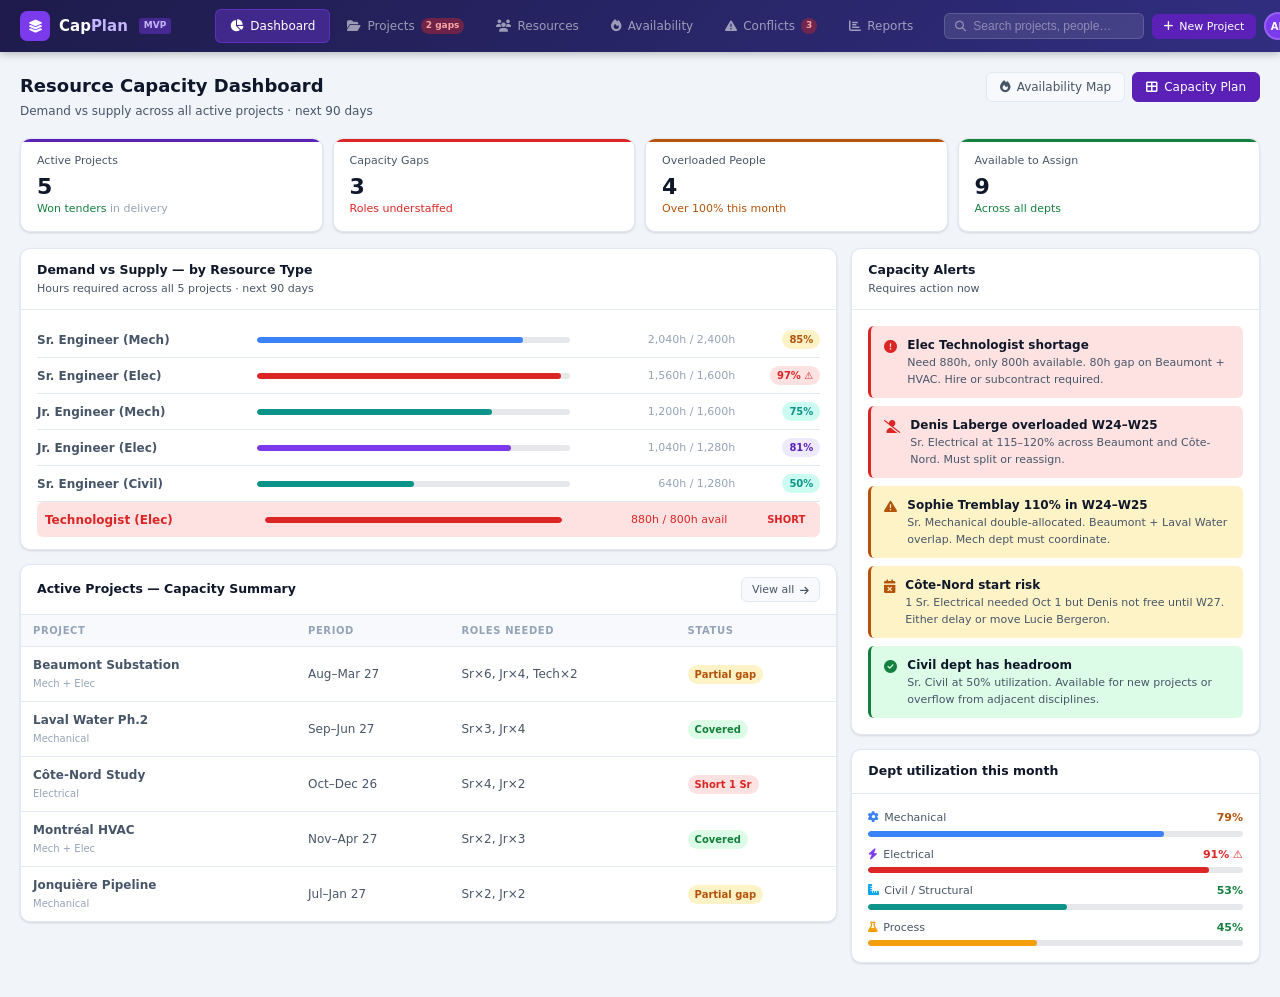
==== commit bacd4ae7: "fixes" ====
--- a/index.html
+++ b/index.html
@@ -1,3229 +1,1345 @@
-<!doctype html>
+<!DOCTYPE html>
 <html lang="en">
-  <head>
-    <meta charset="UTF-8" />
-    <meta name="viewport" content="width=device-width, initial-scale=1.0" />
-    <title>CapPlan</title>
-    <link
-      rel="stylesheet"
-      href="https://cdnjs.cloudflare.com/ajax/libs/font-awesome/6.5.0/css/all.min.css"
-    />
-    <style>
-      *,
-      *::before,
-      *::after {
-        box-sizing: border-box;
-        margin: 0;
-        padding: 0;
-      }
-      :root {
-        --bg: #f0f2f7;
-        --surface: #ffffff;
-        --surface2: #f7f9fc;
-        --border: #e2e8f0;
-        --text: #0f172a;
-        --text2: #475569;
-        --text3: #94a3b8;
-        --purple: #6d28d9;
-        --purple-dim: #ede9fe;
-        --teal: #059669;
-        --teal-dim: #d1fae5;
-        --amber: #d97706;
-        --amber-dim: #fef3c7;
-        --red: #dc2626;
-        --red-dim: #fee2e2;
-        --blue: #1d4ed8;
-        --blue-dim: #dbeafe;
-        --r: 8px;
-        --r-lg: 12px;
-      }
-      body {
-        font-family: "Segoe UI", system-ui, sans-serif;
-        background: var(--bg);
-        color: var(--text);
-        font-size: 13px;
-        line-height: 1.5;
-        min-height: 100vh;
-      }
-
-      /* LOGIN */
-      .login-wrap {
-        min-height: 100vh;
-        display: flex;
-        align-items: center;
-        justify-content: center;
-        background: linear-gradient(
-          135deg,
-          #1e1b4b 0%,
-          #312e81 50%,
-          #4c1d95 100%
-        );
-      }
-      .login-card {
-        background: var(--surface);
-        border-radius: 16px;
-        padding: 40px;
-        width: 380px;
-        box-shadow: 0 20px 60px rgba(0, 0, 0, 0.3);
-      }
-      .login-logo {
-        display: flex;
-        align-items: center;
-        gap: 10px;
-        margin-bottom: 24px;
-      }
-      .login-logo .icon {
-        width: 36px;
-        height: 36px;
-        background: var(--purple);
-        border-radius: 8px;
-        display: flex;
-        align-items: center;
-        justify-content: center;
-        color: #fff;
-        font-size: 16px;
-      }
-      .login-logo .name {
-        font-size: 18px;
-        font-weight: 700;
-        color: var(--text);
-      }
-      .login-logo .name span {
-        color: var(--purple);
-      }
-      .login-card h2 {
-        font-size: 20px;
-        font-weight: 700;
-        margin-bottom: 6px;
-      }
-      .login-card p {
-        color: var(--text2);
-        font-size: 12px;
-        margin-bottom: 24px;
-      }
-      .form-group {
-        margin-bottom: 14px;
-      }
-      .form-label {
-        display: block;
-        font-size: 11px;
-        font-weight: 600;
-        color: var(--text2);
-        margin-bottom: 5px;
-      }
-      .form-control {
-        width: 100%;
-        background: var(--surface2);
-        border: 1px solid var(--border);
-        border-radius: var(--r);
-        padding: 9px 12px;
-        font-size: 13px;
-        color: var(--text);
-        outline: none;
-        font-family: inherit;
-        transition: border-color 0.15s;
-      }
-      .form-control:focus {
-        border-color: var(--purple);
-      }
-      .btn-login {
-        width: 100%;
-        background: var(--purple);
-        color: #fff;
-        border: none;
-        border-radius: var(--r);
-        padding: 11px;
-        font-size: 14px;
-        font-weight: 600;
-        cursor: pointer;
-        display: flex;
-        align-items: center;
-        justify-content: center;
-        gap: 8px;
-        margin-top: 8px;
-        transition: background 0.15s;
-      }
-      .btn-login:hover {
-        background: #5b21b6;
-      }
-      .quick-roles {
-        margin-top: 18px;
-        padding-top: 16px;
-        border-top: 1px solid var(--border);
-      }
-      .quick-roles p {
-        font-size: 11px;
-        color: var(--text3);
-        margin-bottom: 10px;
-        text-align: center;
-      }
-      .role-chips {
-        display: flex;
-        flex-wrap: wrap;
-        gap: 6px;
-        justify-content: center;
-      }
-      .role-chip {
-        padding: 5px 12px;
-        border-radius: 20px;
-        font-size: 11px;
-        background: var(--purple-dim);
-        color: var(--purple);
-        cursor: pointer;
-        font-weight: 600;
-        border: 1px solid transparent;
-        transition: all 0.15s;
-      }
-      .role-chip:hover {
-        border-color: var(--purple);
-      }
-
-      /* APP SHELL */
-      .app {
-        display: none;
-        flex-direction: column;
-        min-height: 100vh;
-      }
-      .topbar {
-        background: var(--surface);
-        border-bottom: 1px solid var(--border);
-        padding: 0 24px;
-        height: 52px;
-        display: flex;
-        align-items: center;
-        gap: 16px;
-        position: sticky;
-        top: 0;
-        z-index: 100;
-      }
-      .topbar-brand {
-        display: flex;
-        align-items: center;
-        gap: 8px;
-        font-size: 14px;
-        font-weight: 700;
-        color: var(--text);
-      }
-      .topbar-brand span {
-        color: var(--purple);
-      }
-      .topbar-brand .tag {
-        font-size: 9px;
-        background: var(--purple-dim);
-        color: var(--purple);
-        border-radius: 4px;
-        padding: 1px 5px;
-        margin-left: 4px;
-      }
-      .topbar-right {
-        margin-left: auto;
-        display: flex;
-        align-items: center;
-        gap: 10px;
-      }
-      .user-pill {
-        display: flex;
-        align-items: center;
-        gap: 8px;
-        padding: 5px 12px 5px 5px;
-        border: 1px solid var(--border);
-        border-radius: 20px;
-        background: var(--surface2);
-        cursor: pointer;
-        font-size: 12px;
-        color: var(--text2);
-        transition: all 0.15s;
-      }
-      .user-pill:hover {
-        background: var(--border);
-      }
-      .avatar {
-        width: 24px;
-        height: 24px;
-        border-radius: 50%;
-        background: var(--purple);
-        display: flex;
-        align-items: center;
-        justify-content: center;
-        font-size: 9px;
-        font-weight: 700;
-        color: #fff;
-        flex-shrink: 0;
-      }
-
-      /* FLOW NAV */
-      .flow-nav {
-        background: var(--surface);
-        border-bottom: 1px solid var(--border);
-        padding: 0 24px;
-        display: flex;
-        align-items: stretch;
-        overflow-x: auto;
-      }
-      .flow-step {
-        display: flex;
-        align-items: center;
-        gap: 0;
-        flex-shrink: 0;
-      }
-      .flow-btn {
-        display: flex;
-        align-items: center;
-        gap: 8px;
-        padding: 14px 18px;
-        font-size: 12px;
-        font-weight: 500;
-        color: var(--text3);
-        cursor: pointer;
-        border-bottom: 2px solid transparent;
-        transition: all 0.15s;
-        white-space: nowrap;
-        position: relative;
-      }
-      .flow-btn:hover {
-        color: var(--text2);
-      }
-      .flow-btn.active {
-        color: var(--purple);
-        border-bottom-color: var(--purple);
-      }
-      .flow-btn.done {
-        color: var(--teal);
-      }
-      .flow-btn.done .step-num {
-        background: var(--teal);
-        color: #fff;
-      }
-      .flow-btn.active .step-num {
-        background: var(--purple);
-        color: #fff;
-      }
-      .step-num {
-        width: 20px;
-        height: 20px;
-        border-radius: 50%;
-        background: var(--surface2);
-        border: 1px solid var(--border);
-        display: flex;
-        align-items: center;
-        justify-content: center;
-        font-size: 10px;
-        font-weight: 700;
-        flex-shrink: 0;
-        transition: all 0.15s;
-      }
-      .flow-arrow {
-        color: var(--border);
-        font-size: 12px;
-        flex-shrink: 0;
-      }
-      .flow-phase {
-        font-size: 9px;
-        font-weight: 700;
-        text-transform: uppercase;
-        letter-spacing: 0.08em;
-        padding: 0 14px;
-        color: var(--text3);
-        border-right: 1px solid var(--border);
-        display: flex;
-        align-items: center;
-        writing-mode: horizontal-tb;
-        flex-shrink: 0;
-      }
-      .phase-bid {
-        color: #6d28d9;
-      }
-      .phase-award {
-        color: #059669;
-      }
-      .phase-delivery {
-        color: #b45309;
-      }
-      .phase-review {
-        color: #dc2626;
-      }
-
-      /* PAGE */
-      .page {
-        padding: 24px;
-        max-width: 1200px;
-        margin: 0 auto;
-        width: 100%;
-      }
-      .screen {
-        display: none;
-      }
-      .screen.active {
-        display: block;
-      }
-      .page-header {
-        margin-bottom: 20px;
-      }
-      .page-header h1 {
-        font-size: 20px;
-        font-weight: 700;
-        margin-bottom: 4px;
-      }
-      .page-header p {
-        font-size: 12px;
-        color: var(--text2);
-      }
-      .next-btn-row {
-        display: flex;
-        justify-content: flex-end;
-        gap: 8px;
-        margin-top: 24px;
-        padding-top: 16px;
-        border-top: 1px solid var(--border);
-      }
-
-      /* COMPONENTS */
-      .card {
-        background: var(--surface);
-        border: 1px solid var(--border);
-        border-radius: var(--r-lg);
-        overflow: hidden;
-        margin-bottom: 16px;
-      }
-      .card-header {
-        padding: 14px 18px;
-        border-bottom: 1px solid var(--border);
-        display: flex;
-        align-items: center;
-        justify-content: space-between;
-      }
-      .card-title {
-        font-size: 13px;
-        font-weight: 600;
-      }
-      .card-sub {
-        font-size: 11px;
-        color: var(--text2);
-        margin-top: 2px;
-      }
-      .card-body {
-        padding: 16px 18px;
-      }
-      .btn {
-        display: inline-flex;
-        align-items: center;
-        gap: 6px;
-        padding: 7px 14px;
-        border-radius: var(--r);
-        font-size: 12px;
-        cursor: pointer;
-        border: 1px solid var(--border);
-        background: var(--surface2);
-        color: var(--text2);
-        transition: all 0.15s;
-        font-weight: 500;
-        font-family: inherit;
-      }
-      .btn:hover {
-        background: var(--border);
-        color: var(--text);
-      }
-      .btn.primary {
-        background: var(--purple);
-        border-color: var(--purple);
-        color: #fff;
-      }
-      .btn.primary:hover {
-        background: #5b21b6;
-        border-color: #5b21b6;
-      }
-      .btn.success {
-        background: var(--teal);
-        border-color: var(--teal);
-        color: #fff;
-      }
-      .btn.danger {
-        background: var(--red);
-        border-color: var(--red);
-        color: #fff;
-      }
-      .btn.sm {
-        padding: 5px 10px;
-        font-size: 11px;
-      }
-      .badge {
-        display: inline-flex;
-        align-items: center;
-        gap: 4px;
-        padding: 2px 8px;
-        border-radius: 20px;
-        font-size: 10px;
-        font-weight: 600;
-        white-space: nowrap;
-      }
-      .b-green {
-        background: var(--teal-dim);
-        color: var(--teal);
-      }
-      .b-red {
-        background: var(--red-dim);
-        color: var(--red);
-      }
-      .b-amber {
-        background: var(--amber-dim);
-        color: var(--amber);
-      }
-      .b-purple {
-        background: var(--purple-dim);
-        color: var(--purple);
-      }
-      .b-blue {
-        background: var(--blue-dim);
-        color: var(--blue);
-      }
-      .b-gray {
-        background: var(--surface2);
-        color: var(--text2);
-      }
-      table {
-        width: 100%;
-        border-collapse: collapse;
-        font-size: 12px;
-      }
-      th {
-        padding: 9px 12px;
-        text-align: left;
-        font-size: 10px;
-        font-weight: 600;
-        color: var(--text3);
-        text-transform: uppercase;
-        letter-spacing: 0.06em;
-        border-bottom: 1px solid var(--border);
-        white-space: nowrap;
-        background: var(--surface2);
-      }
-      td {
-        padding: 10px 12px;
-        border-bottom: 1px solid var(--border);
-        color: var(--text2);
-        vertical-align: middle;
-      }
-      tr:last-child td {
-        border-bottom: none;
-      }
-      tr:hover td {
-        background: var(--surface2);
-      }
-      .alert {
-        display: flex;
-        gap: 12px;
-        padding: 12px 14px;
-        border-radius: var(--r);
-        border-left: 3px solid;
-        margin-bottom: 8px;
-      }
-      .alert:last-child {
-        margin-bottom: 0;
-      }
-      .alert-icon {
-        flex-shrink: 0;
-        font-size: 14px;
-        margin-top: 1px;
-      }
-      .alert-content strong {
-        display: block;
-        font-size: 12px;
-        font-weight: 600;
-        color: var(--text);
-        margin-bottom: 2px;
-      }
-      .alert-content p {
-        font-size: 11px;
-        color: var(--text2);
-      }
-      .a-red {
-        background: var(--red-dim);
-        border-color: var(--red);
-      }
-      .a-red .alert-icon {
-        color: var(--red);
-      }
-      .a-amber {
-        background: var(--amber-dim);
-        border-color: var(--amber);
-      }
-      .a-amber .alert-icon {
-        color: var(--amber);
-      }
-      .a-green {
-        background: var(--teal-dim);
-        border-color: var(--teal);
-      }
-      .a-green .alert-icon {
-        color: var(--teal);
-      }
-      .a-blue {
-        background: var(--blue-dim);
-        border-color: var(--blue);
-      }
-      .a-blue .alert-icon {
-        color: var(--blue);
-      }
-      .kpi-row {
-        display: grid;
-        gap: 12px;
-        margin-bottom: 20px;
-      }
-      .kpi-3 {
-        grid-template-columns: repeat(3, 1fr);
-      }
-      .kpi-4 {
-        grid-template-columns: repeat(4, 1fr);
-      }
-      .kpi-5 {
-        grid-template-columns: repeat(5, 1fr);
-      }
-      .kpi {
-        background: var(--surface);
-        border: 1px solid var(--border);
-        border-radius: var(--r-lg);
-        padding: 16px;
-        position: relative;
-        overflow: hidden;
-      }
-      .kpi-accent {
-        position: absolute;
-        top: 0;
-        left: 0;
-        right: 0;
-        height: 3px;
-      }
-      .kpi-label {
-        font-size: 11px;
-        color: var(--text2);
-        margin-bottom: 6px;
-        font-weight: 500;
-      }
-      .kpi-val {
-        font-size: 22px;
-        font-weight: 700;
-        color: var(--text);
-        line-height: 1;
-      }
-      .kpi-sub {
-        font-size: 11px;
-        color: var(--text3);
-        margin-top: 4px;
-      }
-      .grid-2 {
-        display: grid;
-        grid-template-columns: 1fr 1fr;
-        gap: 16px;
-      }
-      .act-input {
-        background: var(--surface2);
-        border: 1px solid var(--border);
-        border-radius: 5px;
-        padding: 4px 8px;
-        font-size: 12px;
-        color: var(--text);
-        width: 72px;
-        text-align: right;
-        outline: none;
-        font-family: inherit;
-      }
-      .act-input:focus {
-        border-color: var(--purple);
-      }
-      .progress-row {
-        margin-bottom: 12px;
-      }
-      .progress-meta {
-        display: flex;
-        justify-content: space-between;
-        margin-bottom: 5px;
-        font-size: 11px;
-        color: var(--text2);
-      }
-      .progress-bar {
-        height: 5px;
-        background: var(--surface2);
-        border-radius: 3px;
-        overflow: hidden;
-      }
-      .progress-fill {
-        height: 100%;
-        border-radius: 3px;
-      }
-      .hm-cell {
-        border-radius: 4px;
-        padding: 3px 6px;
-        font-weight: 600;
-        font-size: 11px;
-        display: inline-block;
-        min-width: 44px;
-        text-align: center;
-      }
-      .hm-avail {
-        background: var(--teal-dim);
-        color: var(--teal);
-      }
-      .hm-partial {
-        background: var(--amber-dim);
-        color: var(--amber);
-      }
-      .hm-over {
-        background: var(--red-dim);
-        color: var(--red);
-      }
-      .hm-leave {
-        background: var(--surface2);
-        color: var(--text3);
-      }
-      .heatmap-table {
-        width: 100%;
-        border-collapse: collapse;
-        font-size: 11px;
-      }
-      .heatmap-table th {
-        padding: 8px;
-        font-size: 10px;
-        color: var(--text3);
-        text-transform: uppercase;
-        letter-spacing: 0.04em;
-        text-align: center;
-        background: var(--surface2);
-        border-bottom: 1px solid var(--border);
-      }
-      .heatmap-table th:first-child,
-      .heatmap-table th:nth-child(2) {
-        text-align: left;
-      }
-      .heatmap-table td {
-        padding: 8px;
-        border-bottom: 1px solid var(--border);
-        text-align: center;
-        font-size: 11px;
-      }
-      .heatmap-table td:first-child,
-      .heatmap-table td:nth-child(2) {
-        text-align: left;
-        white-space: nowrap;
-      }
-      .hm-dept-row {
-        background: var(--surface2);
-      }
-      .hm-dept-row td {
-        font-size: 10px;
-        font-weight: 700;
-        color: var(--text3);
-        text-transform: uppercase;
-        letter-spacing: 0.06em;
-        padding: 5px 8px;
-      }
-      .disc-block {
-        border: 1px solid var(--border);
-        border-radius: var(--r-lg);
-        margin-bottom: 12px;
-        overflow: hidden;
-        background: var(--surface);
-      }
-      .disc-header {
-        padding: 12px 16px;
-        display: flex;
-        align-items: center;
-        justify-content: space-between;
-        cursor: pointer;
-        border-bottom: 1px solid var(--border);
-      }
-      .disc-header:hover {
-        background: var(--surface2);
-      }
-      .grand-total {
-        background: var(--surface);
-        border: 1px solid var(--purple);
-        border-radius: var(--r-lg);
-        padding: 14px 18px;
-        display: flex;
-        align-items: center;
-        justify-content: space-between;
-        flex-wrap: wrap;
-        gap: 12px;
-      }
-      .gt-stats {
-        display: flex;
-        gap: 24px;
-        flex-wrap: wrap;
-      }
-      .gt-stat {
-        text-align: center;
-      }
-      .gt-stat-label {
-        font-size: 10px;
-        color: var(--text3);
-        margin-bottom: 2px;
-      }
-      .gt-stat-val {
-        font-size: 14px;
-        font-weight: 700;
-        color: var(--text);
-      }
-      .gt-stat-val.total {
-        color: var(--purple);
-      }
-      .gt-stat-val.remain {
-        color: var(--teal);
-      }
-      .workload-bar {
-        display: flex;
-        align-items: center;
-        gap: 8px;
-      }
-      .workload-track {
-        width: 60px;
-        height: 5px;
-        background: var(--surface2);
-        border-radius: 3px;
-        overflow: hidden;
-      }
-      .workload-fill {
-        height: 100%;
-        border-radius: 3px;
-      }
-
-      /* TENDER CARDS */
-      .tender-grid {
-        display: grid;
-        grid-template-columns: repeat(auto-fill, minmax(260px, 1fr));
-        gap: 14px;
-      }
-      .tc {
-        background: var(--surface);
-        border: 1px solid var(--border);
-        border-radius: var(--r-lg);
-        overflow: hidden;
-        transition: border-color 0.15s;
-      }
-      .tc:hover {
-        border-color: #cbd5e1;
-      }
-      .tc.tc-won {
-        border-left: 3px solid var(--teal);
-      }
-      .tc.tc-open {
-        border-left: 3px solid var(--amber);
-      }
-      .tc.tc-lost {
-        border-left: 3px solid var(--text3);
-      }
-      .tc-top {
-        padding: 14px 16px 10px;
-        border-bottom: 1px solid var(--border);
-      }
-      .tc-status {
-        display: flex;
-        align-items: center;
-        justify-content: space-between;
-        margin-bottom: 8px;
-      }
-      .tc-name {
-        font-size: 13px;
-        font-weight: 600;
-        color: var(--text);
-        margin-bottom: 3px;
-      }
-      .tc-client {
-        font-size: 11px;
-        color: var(--text2);
-      }
-
-      .tc-body {
-        padding: 12px 16px;
-      }
-      .tc-row {
-        display: flex;
-        justify-content: space-between;
-        margin-bottom: 5px;
-        font-size: 11px;
-      }
-      .tc-key {
-        color: var(--text3);
-      }
-      .tc-val {
-        color: var(--text);
-        font-weight: 500;
-      }
-      .tc-val.rate {
-        color: var(--amber);
-        font-weight: 700;
-      }
-      .tc-footer {
-        padding: 10px 16px;
-        border-top: 1px solid var(--border);
-        display: flex;
-        gap: 6px;
-      }
-
-      /* FLOW SUMMARY */
-      .flow-summary {
-        background: linear-gradient(135deg, #1e1b4b, #312e81);
-        border-radius: var(--r-lg);
-        padding: 20px 24px;
-        margin-bottom: 20px;
-        color: #fff;
-      }
-      .flow-summary h2 {
-        font-size: 16px;
-        font-weight: 700;
-        margin-bottom: 4px;
-      }
-      .flow-summary p {
-        font-size: 12px;
-        opacity: 0.7;
-      }
-
-      /* TOAST */
-      .toast-container {
-        position: fixed;
-        bottom: 24px;
-        right: 24px;
-        display: flex;
-        flex-direction: column;
-        gap: 8px;
-        z-index: 9999;
-      }
-      .toast {
-        background: var(--surface);
-        border: 1px solid var(--border);
-        border-radius: var(--r-lg);
-        padding: 12px 16px;
-        display: flex;
-        align-items: center;
-        gap: 10px;
-        font-size: 12px;
-        color: var(--text);
-        box-shadow: 0 4px 20px rgba(0, 0, 0, 0.15);
-        animation: slideIn 0.2s ease;
-      }
-      @keyframes slideIn {
-        from {
-          transform: translateX(40px);
-          opacity: 0;
-        }
-        to {
-          transform: none;
-          opacity: 1;
-        }
-      }
-
-      /* CONFLICT */
-      .conflict-card {
-        background: var(--surface);
-        border-radius: var(--r-lg);
-        padding: 16px;
-        border: 1px solid;
-        margin-bottom: 12px;
-      }
-      .conflict-card.critical {
-        border-color: var(--red);
-        border-left: 3px solid var(--red);
-      }
-      .conflict-card.warning {
-        border-color: var(--amber);
-        border-left: 3px solid var(--amber);
-      }
-
-      /* AWARD GATE */
-      .award-gate {
-        text-align: center;
-        padding: 40px;
-        background: var(--surface);
-        border-radius: var(--r-lg);
-        border: 1px solid var(--border);
-      }
-      .award-gate .gate-icon {
-        font-size: 40px;
-        margin-bottom: 16px;
-      }
-      .award-gate h2 {
-        font-size: 18px;
-        font-weight: 700;
-        margin-bottom: 8px;
-      }
-      .award-gate p {
-        font-size: 12px;
-        color: var(--text2);
-        margin-bottom: 24px;
-        max-width: 400px;
-        margin-left: auto;
-        margin-right: auto;
-      }
-      .gate-btns {
-        display: flex;
-        gap: 12px;
-        justify-content: center;
-      }
-
-      /* POSTMORTEM */
-      .postmortem-form {
-        background: var(--red-dim);
-        border: 1px solid var(--red);
-        border-radius: var(--r-lg);
-        padding: 20px;
-      }
-
-      /* REVIEW */
-      .review-row {
-        display: flex;
-        justify-content: space-between;
-        align-items: center;
-        padding: 10px 0;
-        border-bottom: 1px solid var(--border);
-        font-size: 12px;
-      }
-      .review-row:last-child {
-        border-bottom: none;
-      }
-      .review-label {
-        color: var(--text2);
-      }
-      .review-val {
-        color: var(--text);
-        font-weight: 600;
-      }
-      .review-val.good {
-        color: var(--teal);
-      }
-      .review-val.warn {
-        color: var(--amber);
-      }
-      .review-val.bad {
-        color: var(--red);
-      }
-
-      .tag-bid {
-        background: #ede9fe;
-        color: #6d28d9;
-        font-size: 9px;
-        font-weight: 700;
-        padding: 2px 6px;
-        border-radius: 4px;
-        text-transform: uppercase;
-        letter-spacing: 0.06em;
-      }
-      .tag-award {
-        background: #d1fae5;
-        color: #059669;
-        font-size: 9px;
-        font-weight: 700;
-        padding: 2px 6px;
-        border-radius: 4px;
-        text-transform: uppercase;
-        letter-spacing: 0.06em;
-      }
-      .tag-delivery {
-        background: #fef3c7;
-        color: #b45309;
-        font-size: 9px;
-        font-weight: 700;
-        padding: 2px 6px;
-        border-radius: 4px;
-        text-transform: uppercase;
-        letter-spacing: 0.06em;
-      }
-      .tag-review {
-        background: #fee2e2;
-        color: #dc2626;
-        font-size: 9px;
-        font-weight: 700;
-        padding: 2px 6px;
-        border-radius: 4px;
-        text-transform: uppercase;
-        letter-spacing: 0.06em;
-      }
-
-      textarea.form-control {
-        resize: vertical;
-        min-height: 72px;
-      }
-      select.form-control {
-        appearance: none;
-        background-image: url("data:image/svg+xml,%3Csvg xmlns='http://www.w3.org/2000/svg' width='12' height='12' viewBox='0 0 12 12'%3E%3Cpath fill='%2394a3b8' d='M6 8L1 3h10z'/%3E%3C/svg%3E");
-        background-repeat: no-repeat;
-        background-position: right 10px center;
-      }
-    </style>
-  </head>
-  <body>
-    <!-- LOGIN -->
-    <div class="login-wrap" id="login-shell">
-      <div class="login-card">
-        <div class="login-logo">
-          <div class="icon"><i class="fa-solid fa-layer-group"></i></div>
-          <div class="name">Cap<span>Plan</span></div>
-        </div>
-        <h2>Welcome back</h2>
-        <p>
-          AI-powered capacity & resource planning for engineering consulting
-        </p>
-        <div class="form-group">
-          <label class="form-label">Work Email</label>
-          <input type="email" class="form-control" value="admin@fnx.ca" />
-        </div>
-        <div class="form-group">
-          <label class="form-label">Password</label>
-          <input type="password" class="form-control" value="Admin@123" />
-        </div>
-        <button class="btn-login" onclick="openApp()">
-          <i class="fa-solid fa-right-to-bracket"></i> Sign In
-        </button>
-        <div class="quick-roles">
-          <p>
-            <i class="fa-solid fa-bolt" style="color: var(--amber)"></i> Quick
-            preview
-          </p>
-          <div class="role-chips">
-            <span class="role-chip" onclick="openApp()">Project Manager</span>
-            <span class="role-chip" onclick="openApp()">Planning Manager</span>
-            <span class="role-chip" onclick="openApp()">Finance</span>
-          </div>
-        </div>
-      </div>
-    </div>
-
-    <!-- APP -->
-    <div class="app" id="app-shell">
-      <!-- TOPBAR -->
-      <header class="topbar">
-        <div class="topbar-brand">
-          <i class="fa-solid fa-layer-group" style="color: var(--purple)"></i>
-          Cap<span>Plan</span><span class="tag">MVP</span>
-        </div>
-        <div class="topbar-right">
-          <div class="user-pill" onclick="logout()">
-            <div class="avatar">AK</div>
-            Alicia Khan &nbsp;<i
-              class="fa-solid fa-right-from-bracket fa-xs"
-              style="color: var(--text3)"
-            ></i>
-          </div>
-        </div>
-      </header>
-
-      <!-- FLOW NAV -->
-      <nav class="flow-nav" id="flow-nav">
-        <div
-          style="
-            display: flex;
-            align-items: center;
-            padding: 0 12px 0 0;
-            border-right: 1px solid var(--border);
-            margin-right: 8px;
-            flex-shrink: 0;
-          "
-        >
-          <span class="tag-bid">Bid</span>
-        </div>
-        <div class="flow-step">
-          <div
-            class="flow-btn active"
-            data-screen="tender-pipeline"
-            onclick="goScreen('tender-pipeline')"
-          >
-            <span class="step-num">1</span> Tender Pipeline
-          </div>
-          <i class="fa-solid fa-chevron-right flow-arrow fa-xs"></i>
-        </div>
-        <div class="flow-step">
-          <div
-            class="flow-btn"
-            data-screen="activity-planning"
-            onclick="goScreen('activity-planning')"
-          >
-            <span class="step-num">2</span> Activity Planning
-          </div>
-          <i class="fa-solid fa-chevron-right flow-arrow fa-xs"></i>
-        </div>
-        <div class="flow-step">
-          <div
-            class="flow-btn"
-            data-screen="rate-review"
-            onclick="goScreen('rate-review')"
-          >
-            <span class="step-num">3</span> Rate & Dept. Review
-          </div>
-          <i class="fa-solid fa-chevron-right flow-arrow fa-xs"></i>
-        </div>
-        <div
-          style="
-            display: flex;
-            align-items: center;
-            padding: 0 12px;
-            border-right: 1px solid var(--border);
-            border-left: 1px solid var(--border);
-            margin: 0 8px;
-            flex-shrink: 0;
-          "
-        >
-          <span class="tag-award">Award</span>
-        </div>
-        <div class="flow-step">
-          <div
-            class="flow-btn"
-            data-screen="award-decision"
-            onclick="goScreen('award-decision')"
-          >
-            <span class="step-num">4</span> Award Decision
-          </div>
-          <i class="fa-solid fa-chevron-right flow-arrow fa-xs"></i>
-        </div>
-        <div
-          style="
-            display: flex;
-            align-items: center;
-            padding: 0 12px;
-            border-right: 1px solid var(--border);
-            border-left: 1px solid var(--border);
-            margin: 0 8px;
-            flex-shrink: 0;
-          "
-        >
-          <span class="tag-delivery">Delivery</span>
-        </div>
-        <div class="flow-step">
-          <div
-            class="flow-btn"
-            data-screen="assign-resources"
-            onclick="goScreen('assign-resources')"
-          >
-            <span class="step-num">5</span> Assign Resources
-          </div>
-          <i class="fa-solid fa-chevron-right flow-arrow fa-xs"></i>
-        </div>
-        <div class="flow-step">
-          <div
-            class="flow-btn"
-            data-screen="conflict-resolution"
-            onclick="goScreen('conflict-resolution')"
-          >
-            <span class="step-num">6</span> Conflict Resolution
-          </div>
-          <i class="fa-solid fa-chevron-right flow-arrow fa-xs"></i>
-        </div>
-        <div
-          style="
-            display: flex;
-            align-items: center;
-            padding: 0 12px;
-            border-right: 1px solid var(--border);
-            border-left: 1px solid var(--border);
-            margin: 0 8px;
-            flex-shrink: 0;
-          "
-        >
-          <span class="tag-review">Review</span>
-        </div>
-        <div class="flow-step">
-          <div
-            class="flow-btn"
-            data-screen="review-learning"
-            onclick="goScreen('review-learning')"
-          >
-            <span class="step-num">7</span> Review & Learning
-          </div>
-        </div>
-      </nav>
-
-      <div class="page">
-        <!-- ══════════════════════════════════
-    STEP 1: TENDER PIPELINE
-    ══════════════════════════════════ -->
-        <section class="screen active" id="tender-pipeline">
-          <div class="flow-summary">
-            <h2>
-              <span
-                class="tag-bid"
-                style="vertical-align: middle; margin-right: 8px"
-                >Bid</span
-              >
-              Step 1 — Tender Pipeline
-            </h2>
-            <p>
-              New tender received. PhaseOffre created in FocusGP. Review all
-              active bids before moving to activity breakdown.
-            </p>
-          </div>
-          <div class="kpi-row kpi-4">
-            <div class="kpi">
-              <div class="kpi-accent" style="background: #6d28d9"></div>
-              <div class="kpi-label">Total pipeline</div>
-              <div class="kpi-val">6</div>
-              <div class="kpi-sub">Active tenders</div>
+<head>
+<meta charset="UTF-8"/>
+<meta name="viewport" content="width=device-width, initial-scale=1.0"/>
+<title>CapPlan — Resource Capacity Planning</title>
+<link rel="stylesheet" href="https://cdnjs.cloudflare.com/ajax/libs/font-awesome/6.5.0/css/all.min.css"/>
+<style>
+*,*::before,*::after{box-sizing:border-box;margin:0;padding:0}
+:root{
+  --bg:#f1f4f9;
+  --surface:#fff;
+  --surface2:#f7f9fc;
+  --border:#e2e8f2;
+  --text:#0f172a;
+  --text2:#475569;
+  --text3:#94a3b8;
+  --purple:#5b21b6;
+  --purple-l:#7c3aed;
+  --purple-dim:#ede9fe;
+  --teal:#0d9488;
+  --teal-dim:#ccfbf1;
+  --amber:#b45309;
+  --amber-dim:#fef3c7;
+  --red:#dc2626;
+  --red-dim:#fee2e2;
+  --blue:#1d4ed8;
+  --blue-dim:#dbeafe;
+  --green:#15803d;
+  --green-dim:#dcfce7;
+  --r:6px;--r-lg:10px;--r-xl:14px;
+  --shadow:0 1px 3px rgba(0,0,0,.08),0 1px 2px rgba(0,0,0,.06);
+  --shadow-md:0 4px 12px rgba(0,0,0,.1);
+}
+body{font-family:'Segoe UI',system-ui,sans-serif;background:var(--bg);color:var(--text);font-size:13px;line-height:1.5}
+
+/* TOP NAV */
+.topnav{background:linear-gradient(135deg,#1e1b4b 0%,#312e81 100%);height:52px;display:flex;align-items:center;padding:0 20px;gap:16px;position:sticky;top:0;z-index:200;box-shadow:0 2px 8px rgba(0,0,0,.25)}
+.nav-brand{display:flex;align-items:center;gap:9px;flex-shrink:0}
+.nav-icon{width:30px;height:30px;background:var(--purple-l);border-radius:7px;display:flex;align-items:center;justify-content:center;color:#fff;font-size:13px}
+.nav-name{font-size:15px;font-weight:700;color:#fff}.nav-name span{color:#c4b5fd}
+.nav-tag{font-size:9px;background:rgba(124,58,237,.4);color:#c4b5fd;border-radius:3px;padding:1px 5px;font-weight:700;margin-left:2px}
+.nav-tabs{display:flex;gap:2px;margin-left:28px}
+.nav-tab{padding:7px 14px;border-radius:var(--r);cursor:pointer;color:rgba(255,255,255,.55);font-size:12px;font-weight:500;display:flex;align-items:center;gap:6px;transition:all .15s;border:1px solid transparent;white-space:nowrap}
+.nav-tab:hover{color:rgba(255,255,255,.85);background:rgba(255,255,255,.08)}
+.nav-tab.active{color:#fff;background:rgba(124,58,237,.35);border-color:rgba(124,58,237,.5)}
+.nav-tab .badge{font-size:9px;background:rgba(220,38,38,.4);color:#fca5a5;border-radius:10px;padding:1px 5px;font-weight:700}
+.nav-tab .badge.ok{background:rgba(21,128,61,.4);color:#86efac}
+.nav-right{margin-left:auto;display:flex;align-items:center;gap:8px}
+.nav-search{background:rgba(255,255,255,.1);border:1px solid rgba(255,255,255,.15);border-radius:var(--r);padding:5px 10px;display:flex;align-items:center;gap:7px}
+.nav-search input{background:none;border:none;outline:none;font-size:12px;color:#fff;width:160px}
+.nav-search input::placeholder{color:rgba(255,255,255,.4)}
+.nav-search i{color:rgba(255,255,255,.4);font-size:11px}
+.nav-av{width:28px;height:28px;border-radius:50%;background:var(--purple-l);display:flex;align-items:center;justify-content:center;font-size:10px;font-weight:700;color:#fff;cursor:pointer;border:2px solid rgba(255,255,255,.2)}
+
+/* PAGE */
+.page{max-width:1280px;margin:0 auto;padding:20px}
+.screen{display:none}.screen.active{display:block}
+
+/* COMPONENTS */
+.btn{display:inline-flex;align-items:center;gap:6px;padding:7px 13px;border-radius:var(--r);font-size:12px;cursor:pointer;border:1px solid var(--border);background:var(--surface2);color:var(--text2);font-weight:500;font-family:inherit;transition:all .15s;white-space:nowrap}
+.btn:hover{background:#e5e7eb;color:var(--text)}
+.btn.primary{background:var(--purple);border-color:var(--purple);color:#fff}.btn.primary:hover{background:#4c1d95}
+.btn.success{background:var(--teal);border-color:var(--teal);color:#fff}
+.btn.danger{background:var(--red);border-color:var(--red);color:#fff}
+.btn.sm{padding:5px 10px;font-size:11px}
+.btn.xs{padding:3px 8px;font-size:10px}
+.btn.ghost{background:transparent;border-color:transparent}.btn.ghost:hover{background:var(--surface2)}
+
+.page-hdr{display:flex;align-items:flex-start;justify-content:space-between;margin-bottom:18px;gap:12px}
+.page-hdr h1{font-size:18px;font-weight:700;margin-bottom:3px;color:var(--text)}
+.page-hdr p{font-size:12px;color:var(--text2)}
+.page-hdr-actions{display:flex;gap:7px;flex-shrink:0;align-items:center}
+
+.card{background:var(--surface);border:1px solid var(--border);border-radius:var(--r-lg);box-shadow:var(--shadow)}
+.card-hdr{padding:12px 16px;border-bottom:1px solid var(--border);display:flex;align-items:center;justify-content:space-between;gap:10px}
+.card-title{font-size:12.5px;font-weight:600;color:var(--text)}
+.card-sub{font-size:11px;color:var(--text2);margin-top:1px}
+.card-body{padding:16px}
+
+.badge{display:inline-flex;align-items:center;gap:3px;padding:2px 7px;border-radius:20px;font-size:10px;font-weight:600;white-space:nowrap}
+.b-green{background:var(--green-dim);color:var(--green)}.b-red{background:var(--red-dim);color:var(--red)}
+.b-amber{background:var(--amber-dim);color:var(--amber)}.b-purple{background:var(--purple-dim);color:var(--purple)}
+.b-blue{background:var(--blue-dim);color:var(--blue)}.b-gray{background:var(--surface2);color:var(--text2);border:1px solid var(--border)}
+.b-teal{background:var(--teal-dim);color:var(--teal)}
+
+table{width:100%;border-collapse:collapse;font-size:12px}
+th{padding:8px 12px;text-align:left;font-size:10px;font-weight:700;color:var(--text3);text-transform:uppercase;letter-spacing:.06em;border-bottom:1px solid var(--border);background:var(--surface2);white-space:nowrap}
+td{padding:9px 12px;border-bottom:1px solid var(--border);color:var(--text2);vertical-align:middle}
+tr:last-child td{border-bottom:none}
+tbody tr:hover td{background:#fafbfd}
+
+.kpi-row{display:grid;gap:10px;margin-bottom:16px}
+.kpi-4{grid-template-columns:repeat(4,1fr)}.kpi-3{grid-template-columns:repeat(3,1fr)}.kpi-5{grid-template-columns:repeat(5,1fr)}
+.kpi{background:var(--surface);border:1px solid var(--border);border-radius:var(--r-lg);padding:14px 16px;position:relative;overflow:hidden;box-shadow:var(--shadow)}
+.kpi-acc{position:absolute;top:0;left:0;right:0;height:3px}
+.kpi-label{font-size:11px;color:var(--text2);margin-bottom:6px;font-weight:500}
+.kpi-val{font-size:22px;font-weight:700;color:var(--text);line-height:1}
+.kpi-sub{font-size:11px;color:var(--text3);margin-top:3px}
+.kpi-sub .up{color:var(--green)}.kpi-sub .dn{color:var(--red)}.kpi-sub .warn{color:var(--amber)}
+
+.grid2{display:grid;grid-template-columns:1fr 1fr;gap:14px}
+.grid3l{display:grid;grid-template-columns:2fr 1fr;gap:14px}
+.flex-col{display:flex;flex-direction:column;gap:14px}
+
+.alert{display:flex;gap:10px;padding:10px 13px;border-radius:var(--r);border-left:3px solid;margin-bottom:8px}
+.alert:last-child{margin-bottom:0}
+.alert-icon{flex-shrink:0;font-size:13px;margin-top:1px}
+.alert-content strong{display:block;font-size:12px;font-weight:600;color:var(--text);margin-bottom:1px}
+.alert-content p{font-size:11px;color:var(--text2)}
+.a-red{background:var(--red-dim);border-color:var(--red)}.a-red .alert-icon{color:var(--red)}
+.a-amber{background:var(--amber-dim);border-color:var(--amber)}.a-amber .alert-icon{color:var(--amber)}
+.a-green{background:var(--green-dim);border-color:var(--green)}.a-green .alert-icon{color:var(--green)}
+.a-purple{background:var(--purple-dim);border-color:var(--purple)}.a-purple .alert-icon{color:var(--purple)}
+
+.pbar{height:6px;background:#e5e7eb;border-radius:3px;overflow:hidden}
+.pfill{height:100%;border-radius:3px;transition:width .4s}
+
+.form-group{display:flex;flex-direction:column;gap:4px;margin-bottom:12px}
+.form-label{font-size:11px;font-weight:600;color:var(--text2)}
+.form-control{background:var(--surface2);border:1px solid var(--border);border-radius:var(--r);padding:7px 11px;font-size:12px;color:var(--text);outline:none;font-family:inherit;transition:border-color .15s;width:100%}
+.form-control:focus{border-color:var(--purple);background:#fff}
+select.form-control{cursor:pointer}
+textarea.form-control{resize:vertical;min-height:68px}
+.form-row{display:grid;gap:10px}.f2{grid-template-columns:1fr 1fr}.f3{grid-template-columns:1fr 1fr 1fr}
+
+/* PHASE TABS (within a screen) */
+.phase-nav{display:flex;margin-bottom:18px;background:var(--surface);border:1px solid var(--border);border-radius:var(--r-lg);padding:4px;gap:2px;box-shadow:var(--shadow)}
+.phase-tab{flex:1;padding:8px 10px;border-radius:7px;cursor:pointer;text-align:center;font-size:11.5px;font-weight:500;color:var(--text2);transition:all .15s;display:flex;flex-direction:column;align-items:center;gap:2px;border:1px solid transparent}
+.phase-tab:hover{background:var(--surface2);color:var(--text)}
+.phase-tab.active{background:var(--purple);color:#fff;box-shadow:0 2px 6px rgba(91,33,182,.35)}
+.phase-tab .pt-num{font-size:9px;opacity:.7}
+.phase-tab .pt-label{font-weight:600}
+.phase-tab .pt-sub{font-size:9px;opacity:.7}
+.phase-tab.active .pt-num,.phase-tab.active .pt-sub{opacity:.8}
+.phase-sep{width:1px;background:var(--border);align-self:stretch;margin:4px 0;flex-shrink:0}
+.phase-panel{display:none}.phase-panel.active{display:block}
+
+/* TENDER CARDS */
+.tender-grid{display:grid;grid-template-columns:repeat(auto-fill,minmax(290px,1fr));gap:12px}
+.tender-card{background:var(--surface);border:1px solid var(--border);border-radius:var(--r-lg);overflow:hidden;transition:box-shadow .15s,border-color .15s;box-shadow:var(--shadow)}
+.tender-card:hover{box-shadow:var(--shadow-md);border-color:#c7d2e8}
+.tc-stripe{height:3px}
+.tc-body{padding:14px}
+.tc-top{display:flex;align-items:center;justify-content:space-between;margin-bottom:9px}
+.tc-name{font-size:13px;font-weight:700;color:var(--text);margin-bottom:2px;line-height:1.3}
+.tc-client{font-size:11px;color:var(--text3)}
+.tc-stat{display:flex;justify-content:space-between;font-size:11px;margin-bottom:4px}
+.tc-stat-l{color:var(--text3)}.tc-stat-v{font-weight:600;color:var(--text)}
+.tc-foot{padding:10px 14px;border-top:1px solid var(--border);display:flex;gap:6px;background:var(--surface2)}
+
+/* HEATMAP */
+.hm-table{border-collapse:collapse;width:100%;font-size:11px}
+.hm-table th{padding:7px 10px;font-size:10px;color:var(--text3);text-transform:uppercase;letter-spacing:.04em;background:var(--surface2);border-bottom:1px solid var(--border);white-space:nowrap;text-align:center}
+.hm-table th:first-child,.hm-table th:nth-child(2){text-align:left}
+.hm-table td{padding:6px 10px;border-bottom:1px solid var(--border);text-align:center}
+.hm-table td:first-child{text-align:left;font-weight:600;color:var(--text);font-size:12px;white-space:nowrap}
+.hm-table td:nth-child(2){text-align:left;font-size:11px;color:var(--text2);white-space:nowrap}
+.hm-dept td{background:#f0f0f7;font-size:10px;font-weight:700;color:var(--text3);text-transform:uppercase;letter-spacing:.06em;padding:5px 10px}
+.hm-cell{border-radius:4px;padding:3px 6px;font-weight:700;font-size:10px;display:inline-block;min-width:44px;text-align:center;cursor:default}
+.hm-free{background:#dcfce7;color:#15803d}
+.hm-partial{background:#fef3c7;color:#92400e}
+.hm-over{background:#fee2e2;color:#dc2626}
+.hm-leave{background:#f3f4f6;color:#9ca3af}
+.hm-avg.ok{color:var(--green);font-weight:700}.hm-avg.warn{color:var(--amber);font-weight:700}.hm-avg.danger{color:var(--red);font-weight:700}
+
+/* CAPACITY BAR */
+.cap-row{display:flex;align-items:center;gap:10px;padding:8px 0;border-bottom:1px solid var(--border);font-size:12px}
+.cap-row:last-child{border-bottom:none}
+.cap-label{width:210px;flex-shrink:0;color:var(--text2)}
+.cap-bars{flex:1}
+.cap-numbers{width:155px;text-align:right;font-size:11px;color:var(--text3)}
+.cap-status{width:75px;text-align:right}
+
+/* CONFLICT CARDS */
+.conflict-card{background:var(--surface);border-radius:var(--r-lg);padding:16px;border:1px solid;margin-bottom:10px;box-shadow:var(--shadow)}
+.conflict-card.crit{border-color:#fca5a5;border-left:3px solid var(--red)}
+.conflict-card.warn{border-color:#fde68a;border-left:3px solid var(--amber)}
+.conflict-card.ok{border-color:#86efac;border-left:3px solid var(--green)}
+
+/* ACTIVITY TABLE */
+.act-block{border:1px solid var(--border);border-radius:var(--r-lg);margin-bottom:10px;overflow:hidden;background:var(--surface);box-shadow:var(--shadow)}
+.act-hdr{padding:11px 15px;display:flex;align-items:center;justify-content:space-between;cursor:pointer;border-bottom:1px solid var(--border);background:var(--surface2)}
+.act-hdr:hover{background:#eef0f5}
+.act-title{display:flex;align-items:center;gap:8px;font-size:12.5px;font-weight:600}
+.act-summary{font-size:11px;color:var(--text2)}
+.act-input{background:var(--surface2);border:1px solid var(--border);border-radius:4px;padding:4px 7px;font-size:12px;color:var(--text);width:72px;text-align:right;outline:none;font-family:inherit}
+.act-input:focus{border-color:var(--purple);background:#fff}
+
+.grand-bar{background:var(--purple-dim);border:1px solid #a78bfa;border-radius:var(--r-lg);padding:13px 17px;display:flex;align-items:center;justify-content:space-between;flex-wrap:wrap;gap:12px;margin-top:6px}
+.gt-stats{display:flex;gap:24px;flex-wrap:wrap}
+.gt-s-l{font-size:10px;color:var(--purple);margin-bottom:1px}
+.gt-s-v{font-size:13px;font-weight:700;color:var(--text)}
+.gt-s-v.total{color:var(--purple)}.gt-s-v.remain{color:var(--teal)}.gt-s-v.over{color:var(--red)}
+
+/* REPORTS */
+.report-kpi{background:var(--surface);border:1px solid var(--border);border-radius:var(--r-lg);padding:16px;display:flex;flex-direction:column;gap:6px;box-shadow:var(--shadow)}
+.rk-label{font-size:11px;color:var(--text2);font-weight:500}
+.rk-val{font-size:24px;font-weight:700;color:var(--text)}
+.rk-sub{font-size:11px;color:var(--text3)}
+.report-section{margin-bottom:22px}
+.report-section h3{font-size:13px;font-weight:700;margin-bottom:12px;color:var(--text);padding-bottom:7px;border-bottom:1px solid var(--border)}
+
+.utilbar-row{display:flex;align-items:center;gap:10px;margin-bottom:8px;font-size:12px}
+.utilbar-label{width:180px;flex-shrink:0;color:var(--text2)}
+.utilbar-bar{flex:1;height:8px;background:#e5e7eb;border-radius:4px;overflow:hidden}
+.utilbar-fill{height:100%;border-radius:4px}
+.utilbar-pct{width:50px;text-align:right;font-weight:700;font-size:11px}
+
+/* MODAL */
+.modal-overlay{display:none;position:fixed;inset:0;background:rgba(0,0,0,.4);z-index:500;align-items:center;justify-content:center;padding:20px}
+.modal-overlay.open{display:flex}
+.modal{background:var(--surface);border-radius:var(--r-xl);width:100%;max-width:580px;max-height:92vh;overflow-y:auto;box-shadow:0 20px 60px rgba(0,0,0,.25)}
+.modal-hdr{padding:16px 20px;border-bottom:1px solid var(--border);display:flex;align-items:center;justify-content:space-between;position:sticky;top:0;background:var(--surface);z-index:1}
+.modal-title{font-size:14px;font-weight:700;display:flex;align-items:center;gap:8px}
+.modal-close{background:none;border:none;cursor:pointer;color:var(--text3);font-size:16px;padding:3px;border-radius:4px}
+.modal-close:hover{color:var(--text);background:var(--surface2)}
+.modal-body{padding:18px 20px}
+.modal-foot{padding:14px 20px;border-top:1px solid var(--border);display:flex;gap:8px;justify-content:flex-end}
+
+/* TOAST */
+.toast-c{position:fixed;bottom:22px;right:22px;display:flex;flex-direction:column;gap:7px;z-index:9999;pointer-events:none}
+.toast{background:var(--surface);border:1px solid var(--border);border-radius:var(--r-lg);padding:11px 15px;display:flex;align-items:center;gap:9px;font-size:12px;color:var(--text);box-shadow:var(--shadow-md);pointer-events:all;animation:toastIn .2s ease}
+@keyframes toastIn{from{transform:translateX(30px);opacity:0}to{transform:none;opacity:1}}
+
+/* MISC */
+.tag{display:inline-flex;align-items:center;gap:4px;padding:3px 8px;border-radius:4px;font-size:11px;font-weight:600}
+.chip-row{display:flex;gap:6px;flex-wrap:wrap;margin-bottom:14px}
+.chip{display:inline-flex;align-items:center;gap:4px;padding:4px 10px;border-radius:20px;font-size:11px;background:var(--surface);border:1px solid var(--border);color:var(--text2);cursor:pointer;transition:all .15s}
+.chip:hover,.chip.active{background:var(--purple-dim);border-color:#a78bfa;color:var(--purple)}
+.stat-row{display:flex;justify-content:space-between;align-items:center;padding:7px 0;border-bottom:1px solid var(--border);font-size:12px}
+.stat-row:last-child{border-bottom:none}
+.divider{border:none;border-top:1px solid var(--border);margin:14px 0}
+.empty-state{text-align:center;padding:40px 20px;color:var(--text3)}
+.empty-state i{font-size:32px;margin-bottom:10px;display:block}
+.empty-state p{font-size:12px}
+
+/* PERSON TAG */
+.person-tag{display:inline-flex;align-items:center;gap:5px;padding:2px 8px;background:var(--surface2);border:1px solid var(--border);border-radius:20px;font-size:11px;color:var(--text)}
+.person-av{width:18px;height:18px;border-radius:50%;background:var(--purple-l);display:flex;align-items:center;justify-content:center;font-size:8px;font-weight:700;color:#fff}
+
+/* STEP NAV within cap plan */
+.step-flow{display:flex;align-items:center;gap:0;margin-bottom:18px;background:var(--surface);border:1px solid var(--border);border-radius:var(--r-lg);overflow:hidden;box-shadow:var(--shadow)}
+.step{flex:1;padding:10px 14px;cursor:pointer;font-size:11.5px;font-weight:500;color:var(--text2);display:flex;align-items:center;gap:7px;transition:all .15s;border-right:1px solid var(--border);position:relative}
+.step:last-child{border-right:none}
+.step:hover{background:var(--surface2)}
+.step.done{background:#f0fdf4}
+.step.active{background:var(--purple);color:#fff}
+.step-num{width:20px;height:20px;border-radius:50%;background:rgba(0,0,0,.1);display:flex;align-items:center;justify-content:center;font-size:9px;font-weight:700;flex-shrink:0}
+.step.active .step-num{background:rgba(255,255,255,.25)}
+.step.done .step-num{background:var(--green);color:#fff}
+.step-text{display:flex;flex-direction:column;line-height:1.2}
+.step-label{font-weight:600}
+.step-sub{font-size:9px;opacity:.7}
+
+.row-actions{display:flex;gap:6px;margin-top:8px;flex-wrap:wrap}
+
+/* PHASE SECTION HEADER */
+.phase-group-hdr{background:var(--surface2);border:1px solid var(--border);border-radius:var(--r);padding:8px 14px;margin-bottom:2px;display:flex;align-items:center;gap:8px;font-size:11.5px;font-weight:700;color:var(--text);cursor:pointer}
+.phase-group-hdr:hover{background:#e8ecf3}
+
+/* RESPONSIVE */
+@media(max-width:900px){
+  .nav-tabs{display:none}
+  .kpi-4{grid-template-columns:repeat(2,1fr)}
+  .kpi-3{grid-template-columns:1fr 1fr}
+  .grid2,.grid3l{grid-template-columns:1fr}
+  .cap-label{width:130px}
+  .cap-numbers{width:100px}
+}
+@media(max-width:600px){
+  .kpi-4,.kpi-3{grid-template-columns:1fr 1fr}
+  .phase-tab .pt-sub{display:none}
+  .page{padding:12px}
+}
+</style>
+</head>
+<body>
+
+<!-- TOP NAV -->
+<nav class="topnav">
+  <div class="nav-brand">
+    <div class="nav-icon"><i class="fa-solid fa-layer-group"></i></div>
+    <div class="nav-name">Cap<span>Plan</span></div>
+    <span class="nav-tag">MVP</span>
+  </div>
+
+  <div class="nav-tabs">
+    <div class="nav-tab active" data-screen="dashboard"><i class="fa-solid fa-chart-pie"></i> Dashboard</div>
+    <div class="nav-tab" data-screen="projects"><i class="fa-solid fa-folder-open"></i> Projects <span class="badge">2 gaps</span></div>
+    <div class="nav-tab" data-screen="resources"><i class="fa-solid fa-users"></i> Resources</div>
+    <div class="nav-tab" data-screen="heatmap"><i class="fa-solid fa-fire"></i> Availability</div>
+    <div class="nav-tab" data-screen="conflicts"><i class="fa-solid fa-triangle-exclamation"></i> Conflicts <span class="badge">3</span></div>
+    <div class="nav-tab" data-screen="reports"><i class="fa-solid fa-chart-bar"></i> Reports</div>
+  </div>
+
+  <div class="nav-right">
+    <div class="nav-search"><i class="fa-solid fa-magnifying-glass"></i><input placeholder="Search projects, people…"/></div>
+    <button class="btn primary" style="font-size:11px;padding:5px 11px" onclick="openModal('modal-new-project')"><i class="fa-solid fa-plus"></i> New Project</button>
+    <div class="nav-av" title="Alicia Khan">AK</div>
+  </div>
+</nav>
+
+<!-- MOBILE BOTTOM NAV (shown only on small) -->
+<div style="display:none" id="mobile-nav"></div>
+
+<div class="page">
+
+<!-- ═══════════════ DASHBOARD ═══════════════ -->
+<section class="screen active" id="screen-dashboard">
+  <div class="page-hdr">
+    <div><h1>Resource Capacity Dashboard</h1><p>Demand vs supply across all active projects · next 90 days</p></div>
+    <div class="page-hdr-actions">
+      <button class="btn" onclick="goScreen('heatmap')"><i class="fa-solid fa-fire"></i> Availability Map</button>
+      <button class="btn primary" onclick="goScreen('projects');setTimeout(()=>goPhasedTab('phase-cp'),50)"><i class="fa-solid fa-table-cells-large"></i> Capacity Plan</button>
+    </div>
+  </div>
+
+  <div class="kpi-row kpi-4">
+    <div class="kpi"><div class="kpi-acc" style="background:#5b21b6"></div><div class="kpi-label">Active Projects</div><div class="kpi-val">5</div><div class="kpi-sub"><span class="up">Won tenders</span> in delivery</div></div>
+    <div class="kpi"><div class="kpi-acc" style="background:#dc2626"></div><div class="kpi-label">Capacity Gaps</div><div class="kpi-val">3</div><div class="kpi-sub"><span class="dn">Roles understaffed</span></div></div>
+    <div class="kpi"><div class="kpi-acc" style="background:#b45309"></div><div class="kpi-label">Overloaded People</div><div class="kpi-val">4</div><div class="kpi-sub"><span class="warn">Over 100% this month</span></div></div>
+    <div class="kpi"><div class="kpi-acc" style="background:#15803d"></div><div class="kpi-label">Available to Assign</div><div class="kpi-val">9</div><div class="kpi-sub"><span class="up">Across all depts</span></div></div>
+  </div>
+
+  <div class="grid3l" style="margin-bottom:14px">
+    <div class="flex-col">
+
+      <div class="card">
+        <div class="card-hdr"><div><div class="card-title">Demand vs Supply — by Resource Type</div><div class="card-sub">Hours required across all 5 projects · next 90 days</div></div></div>
+        <div class="card-body" style="padding:12px 16px">
+          <div class="cap-row">
+            <div class="cap-label"><strong>Sr. Engineer (Mech)</strong></div>
+            <div class="cap-bars"><div class="pbar"><div class="pfill" style="width:85%;background:#3b82f6"></div></div></div>
+            <div class="cap-numbers">2,040h / 2,400h</div>
+            <div class="cap-status"><span class="badge b-amber">85%</span></div>
+          </div>
+          <div class="cap-row">
+            <div class="cap-label"><strong>Sr. Engineer (Elec)</strong></div>
+            <div class="cap-bars"><div class="pbar"><div class="pfill" style="width:97%;background:#dc2626"></div></div></div>
+            <div class="cap-numbers">1,560h / 1,600h</div>
+            <div class="cap-status"><span class="badge b-red">97% ⚠</span></div>
+          </div>
+          <div class="cap-row">
+            <div class="cap-label"><strong>Jr. Engineer (Mech)</strong></div>
+            <div class="cap-bars"><div class="pbar"><div class="pfill" style="width:75%;background:#0d9488"></div></div></div>
+            <div class="cap-numbers">1,200h / 1,600h</div>
+            <div class="cap-status"><span class="badge b-teal">75%</span></div>
+          </div>
+          <div class="cap-row">
+            <div class="cap-label"><strong>Jr. Engineer (Elec)</strong></div>
+            <div class="cap-bars"><div class="pbar"><div class="pfill" style="width:81%;background:#7c3aed"></div></div></div>
+            <div class="cap-numbers">1,040h / 1,280h</div>
+            <div class="cap-status"><span class="badge b-purple">81%</span></div>
+          </div>
+          <div class="cap-row">
+            <div class="cap-label"><strong>Sr. Engineer (Civil)</strong></div>
+            <div class="cap-bars"><div class="pbar"><div class="pfill" style="width:50%;background:#0d9488"></div></div></div>
+            <div class="cap-numbers">640h / 1,280h</div>
+            <div class="cap-status"><span class="badge b-teal">50%</span></div>
+          </div>
+          <div class="cap-row" style="background:#fee2e2;border-radius:6px;padding:8px;border:none">
+            <div class="cap-label" style="color:#dc2626"><strong>Technologist (Elec)</strong></div>
+            <div class="cap-bars"><div class="pbar"><div class="pfill" style="width:100%;background:#dc2626"></div></div></div>
+            <div class="cap-numbers" style="color:#dc2626">880h / 800h avail</div>
+            <div class="cap-status"><span class="badge b-red">SHORT</span></div>
+          </div>
+        </div>
+      </div>
+
+      <div class="card">
+        <div class="card-hdr"><div class="card-title">Active Projects — Capacity Summary</div><button class="btn sm" onclick="goScreen('projects')">View all <i class="fa-solid fa-arrow-right" style="font-size:10px"></i></button></div>
+        <div style="overflow-x:auto">
+          <table>
+            <thead><tr><th>Project</th><th>Period</th><th>Roles needed</th><th>Status</th></tr></thead>
+            <tbody>
+              <tr><td><strong>Beaumont Substation</strong><br><span style="font-size:10px;color:var(--text3)">Mech + Elec</span></td><td style="white-space:nowrap">Aug–Mar 27</td><td>Sr×6, Jr×4, Tech×2</td><td><span class="badge b-amber">Partial gap</span></td></tr>
+              <tr><td><strong>Laval Water Ph.2</strong><br><span style="font-size:10px;color:var(--text3)">Mechanical</span></td><td style="white-space:nowrap">Sep–Jun 27</td><td>Sr×3, Jr×4</td><td><span class="badge b-green">Covered</span></td></tr>
+              <tr><td><strong>Côte-Nord Study</strong><br><span style="font-size:10px;color:var(--text3)">Electrical</span></td><td style="white-space:nowrap">Oct–Dec 26</td><td>Sr×4, Jr×2</td><td><span class="badge b-red">Short 1 Sr</span></td></tr>
+              <tr><td><strong>Montréal HVAC</strong><br><span style="font-size:10px;color:var(--text3)">Mech + Elec</span></td><td style="white-space:nowrap">Nov–Apr 27</td><td>Sr×2, Jr×3</td><td><span class="badge b-green">Covered</span></td></tr>
+              <tr><td><strong>Jonquière Pipeline</strong><br><span style="font-size:10px;color:var(--text3)">Mechanical</span></td><td style="white-space:nowrap">Jul–Jan 27</td><td>Sr×2, Jr×2</td><td><span class="badge b-amber">Partial gap</span></td></tr>
+            </tbody>
+          </table>
+        </div>
+      </div>
+
+    </div>
+    <div class="flex-col">
+      <div class="card">
+        <div class="card-hdr"><div><div class="card-title">Capacity Alerts</div><div class="card-sub">Requires action now</div></div></div>
+        <div class="card-body">
+          <div class="alert a-red"><div class="alert-icon"><i class="fa-solid fa-circle-exclamation"></i></div><div class="alert-content"><strong>Elec Technologist shortage</strong><p>Need 880h, only 800h available. 80h gap on Beaumont + HVAC. Hire or subcontract required.</p></div></div>
+          <div class="alert a-red"><div class="alert-icon"><i class="fa-solid fa-user-slash"></i></div><div class="alert-content"><strong>Denis Laberge overloaded W24–W25</strong><p>Sr. Electrical at 115–120% across Beaumont and Côte-Nord. Must split or reassign.</p></div></div>
+          <div class="alert a-amber"><div class="alert-icon"><i class="fa-solid fa-triangle-exclamation"></i></div><div class="alert-content"><strong>Sophie Tremblay 110% in W24–W25</strong><p>Sr. Mechanical double-allocated. Beaumont + Laval Water overlap. Mech dept must coordinate.</p></div></div>
+          <div class="alert a-amber"><div class="alert-icon"><i class="fa-solid fa-calendar-xmark"></i></div><div class="alert-content"><strong>Côte-Nord start risk</strong><p>1 Sr. Electrical needed Oct 1 but Denis not free until W27. Either delay or move Lucie Bergeron.</p></div></div>
+          <div class="alert a-green"><div class="alert-icon"><i class="fa-solid fa-check-circle"></i></div><div class="alert-content"><strong>Civil dept has headroom</strong><p>Sr. Civil at 50% utilization. Available for new projects or overflow from adjacent disciplines.</p></div></div>
+        </div>
+      </div>
+      <div class="card">
+        <div class="card-hdr"><div class="card-title">Dept utilization this month</div></div>
+        <div class="card-body">
+          <div style="margin-bottom:10px">
+            <div style="display:flex;justify-content:space-between;font-size:11px;margin-bottom:4px"><span style="color:var(--text2)"><i class="fa-solid fa-gear" style="color:#3b82f6;margin-right:5px"></i>Mechanical</span><span style="font-weight:700;color:var(--amber)">79%</span></div>
+            <div class="pbar"><div class="pfill" style="width:79%;background:#3b82f6"></div></div>
+          </div>
+          <div style="margin-bottom:10px">
+            <div style="display:flex;justify-content:space-between;font-size:11px;margin-bottom:4px"><span style="color:var(--text2)"><i class="fa-solid fa-bolt" style="color:#7c3aed;margin-right:5px"></i>Electrical</span><span style="font-weight:700;color:var(--red)">91% ⚠</span></div>
+            <div class="pbar"><div class="pfill" style="width:91%;background:#dc2626"></div></div>
+          </div>
+          <div style="margin-bottom:10px">
+            <div style="display:flex;justify-content:space-between;font-size:11px;margin-bottom:4px"><span style="color:var(--text2)"><i class="fa-solid fa-ruler-combined" style="color:#0ea5e9;margin-right:5px"></i>Civil / Structural</span><span style="font-weight:700;color:var(--green)">53%</span></div>
+            <div class="pbar"><div class="pfill" style="width:53%;background:#0d9488"></div></div>
+          </div>
+          <div>
+            <div style="display:flex;justify-content:space-between;font-size:11px;margin-bottom:4px"><span style="color:var(--text2)"><i class="fa-solid fa-flask" style="color:#f59e0b;margin-right:5px"></i>Process</span><span style="font-weight:700;color:var(--green)">45%</span></div>
+            <div class="pbar"><div class="pfill" style="width:45%;background:#f59e0b"></div></div>
+          </div>
+        </div>
+      </div>
+    </div>
+  </div>
+</section>
+
+<!-- ═══════════════ PROJECTS (Bid→Award→Delivery→Review) ═══════════════ -->
+<section class="screen" id="screen-projects">
+  <div class="page-hdr">
+    <div><h1>Projects</h1><p>Full lifecycle from tender bidding to delivery and review. Each won tender drives resource demand.</p></div>
+    <div class="page-hdr-actions">
+      <button class="btn primary" onclick="openModal('modal-new-project')"><i class="fa-solid fa-plus"></i> New Project</button>
+    </div>
+  </div>
+
+  <!-- Phase nav: Bid | Award | Delivery | Review all in one tab -->
+  <div class="phase-nav" id="main-phase-nav">
+    <div class="phase-tab active" data-phase="phase-bid">
+      <span class="pt-num">Phase 1</span>
+      <span class="pt-label"><i class="fa-solid fa-file-contract" style="font-size:10px"></i> Bid</span>
+      <span class="pt-sub">Tender pipeline</span>
+    </div>
+    <div class="phase-sep"></div>
+    <div class="phase-tab" data-phase="phase-award">
+      <span class="pt-num">Phase 2</span>
+      <span class="pt-label"><i class="fa-solid fa-trophy" style="font-size:10px"></i> Award</span>
+      <span class="pt-sub">Win / lose decisions</span>
+    </div>
+    <div class="phase-sep"></div>
+    <div class="phase-tab" data-phase="phase-cp">
+      <span class="pt-num">Phase 3</span>
+      <span class="pt-label"><i class="fa-solid fa-table-cells-large" style="font-size:10px"></i> Capacity Plan</span>
+      <span class="pt-sub">Assign & match</span>
+    </div>
+    <div class="phase-sep"></div>
+    <div class="phase-tab" data-phase="phase-delivery">
+      <span class="pt-num">Phase 4</span>
+      <span class="pt-label"><i class="fa-solid fa-hard-hat" style="font-size:10px"></i> Delivery</span>
+      <span class="pt-sub">Track progress</span>
+    </div>
+    <div class="phase-sep"></div>
+    <div class="phase-tab" data-phase="phase-review">
+      <span class="pt-num">Phase 5</span>
+      <span class="pt-label"><i class="fa-solid fa-magnifying-glass-chart" style="font-size:10px"></i> Review</span>
+      <span class="pt-sub">Lessons & closure</span>
+    </div>
+  </div>
+
+  <!-- PHASE: BID -->
+  <div class="phase-panel active" id="phase-bid">
+    <div style="display:flex;align-items:center;gap:8px;margin-bottom:14px;flex-wrap:wrap">
+      <span class="badge b-teal">3 Won</span><span class="badge b-blue">2 Open</span><span class="badge b-gray">1 Lost</span>
+      <span style="font-size:11px;color:var(--text2);margin-left:4px">New tender received → review, plan activities, check rates, then move to Award decision</span>
+    </div>
+
+    <div class="kpi-row kpi-4" style="margin-bottom:14px">
+      <div class="kpi"><div class="kpi-acc" style="background:#0d9488"></div><div class="kpi-label">Won & Active</div><div class="kpi-val">3</div><div class="kpi-sub">Committed demand</div></div>
+      <div class="kpi"><div class="kpi-acc" style="background:#1d4ed8"></div><div class="kpi-label">Open Tenders</div><div class="kpi-val">2</div><div class="kpi-sub">Tentative demand</div></div>
+      <div class="kpi"><div class="kpi-acc" style="background:#5b21b6"></div><div class="kpi-label">Total est. hours</div><div class="kpi-val">28,200</div><div class="kpi-sub">Across all bids</div></div>
+      <div class="kpi"><div class="kpi-acc" style="background:#b45309"></div><div class="kpi-label">Avg target rate</div><div class="kpi-val">CAD 141</div><div class="kpi-sub">Portfolio blended</div></div>
+    </div>
+
+    <div class="tender-grid">
+      <!-- Won tenders -->
+      <div class="tender-card">
+        <div class="tc-stripe" style="background:#0d9488"></div>
+        <div class="tc-body">
+          <div class="tc-top"><span class="badge b-teal"><i class="fa-solid fa-check"></i> Won</span><div style="display:flex;gap:4px"><span class="badge b-blue" style="font-size:9px">Mech</span><span class="badge b-purple" style="font-size:9px">Elec</span></div></div>
+          <div class="tc-name">Beaumont Substation Upgrade</div>
+          <div class="tc-client">Hydro-Québec</div>
+          <hr class="divider">
+          <div class="tc-stat"><span class="tc-stat-l">Budget fees</span><span class="tc-stat-v">CAD 1,240,000</span></div>
+          <div class="tc-stat"><span class="tc-stat-l">Budget hours</span><span class="tc-stat-v">8,800 h</span></div>
+          <div class="tc-stat"><span class="tc-stat-l">Target avg rate</span><span class="tc-stat-v" style="color:var(--amber)">CAD 140.9 / h</span></div>
+          <div class="tc-stat"><span class="tc-stat-l">Duration</span><span class="tc-stat-v">Aug 26 → Mar 27</span></div>
+          <div class="tc-stat"><span class="tc-stat-l">Capacity</span><span class="tc-stat-v"><span class="badge b-amber">Partial gap</span></span></div>
+        </div>
+        <div class="tc-foot">
+          <button class="btn sm primary" onclick="goScreen('projects');goPhasedTab('phase-cp')"><i class="fa-solid fa-table-cells-large"></i> Plan capacity</button>
+          <button class="btn sm" onclick="goPhasedTab('phase-award')"><i class="fa-solid fa-trophy"></i> Award detail</button>
+        </div>
+      </div>
+
+      <div class="tender-card">
+        <div class="tc-stripe" style="background:#0d9488"></div>
+        <div class="tc-body">
+          <div class="tc-top"><span class="badge b-teal"><i class="fa-solid fa-check"></i> Won</span><span class="badge b-blue" style="font-size:9px">Mech</span></div>
+          <div class="tc-name">Laval Water Treatment Ph.2</div>
+          <div class="tc-client">Ville de Laval</div>
+          <hr class="divider">
+          <div class="tc-stat"><span class="tc-stat-l">Budget fees</span><span class="tc-stat-v">CAD 880,000</span></div>
+          <div class="tc-stat"><span class="tc-stat-l">Budget hours</span><span class="tc-stat-v">6,400 h</span></div>
+          <div class="tc-stat"><span class="tc-stat-l">Target avg rate</span><span class="tc-stat-v" style="color:var(--amber)">CAD 137.5 / h</span></div>
+          <div class="tc-stat"><span class="tc-stat-l">Duration</span><span class="tc-stat-v">Sep 26 → Jun 27</span></div>
+          <div class="tc-stat"><span class="tc-stat-l">Capacity</span><span class="tc-stat-v"><span class="badge b-green">Covered</span></span></div>
+        </div>
+        <div class="tc-foot">
+          <button class="btn sm primary" onclick="goScreen('projects');goPhasedTab('phase-cp')"><i class="fa-solid fa-table-cells-large"></i> Plan capacity</button>
+          <button class="btn sm" onclick="goPhasedTab('phase-award')"><i class="fa-solid fa-trophy"></i> Award detail</button>
+        </div>
+      </div>
+
+      <div class="tender-card">
+        <div class="tc-stripe" style="background:#0d9488"></div>
+        <div class="tc-body">
+          <div class="tc-top"><span class="badge b-teal"><i class="fa-solid fa-check"></i> Won</span><span class="badge b-purple" style="font-size:9px">Elec</span></div>
+          <div class="tc-name">Côte-Nord Transmission Study</div>
+          <div class="tc-client">TransÉnergie</div>
+          <hr class="divider">
+          <div class="tc-stat"><span class="tc-stat-l">Budget fees</span><span class="tc-stat-v">CAD 620,000</span></div>
+          <div class="tc-stat"><span class="tc-stat-l">Budget hours</span><span class="tc-stat-v">4,200 h</span></div>
+          <div class="tc-stat"><span class="tc-stat-l">Target avg rate</span><span class="tc-stat-v" style="color:var(--amber)">CAD 147.6 / h</span></div>
+          <div class="tc-stat"><span class="tc-stat-l">Duration</span><span class="tc-stat-v">Oct 26 → Dec 26</span></div>
+          <div class="tc-stat"><span class="tc-stat-l">Capacity</span><span class="tc-stat-v"><span class="badge b-red">Short 1 Sr. Elec</span></span></div>
+        </div>
+        <div class="tc-foot">
+          <button class="btn sm primary" onclick="goScreen('projects');goPhasedTab('phase-cp')"><i class="fa-solid fa-table-cells-large"></i> Plan capacity</button>
+          <button class="btn sm" onclick="goPhasedTab('phase-award')"><i class="fa-solid fa-trophy"></i> Award detail</button>
+        </div>
+      </div>
+
+      <!-- Open tenders -->
+      <div class="tender-card" style="opacity:.9">
+        <div class="tc-stripe" style="background:#1d4ed8"></div>
+        <div class="tc-body">
+          <div class="tc-top"><span class="badge b-blue"><i class="fa-solid fa-clock"></i> Open bid</span><div style="display:flex;gap:4px"><span class="badge b-blue" style="font-size:9px">Mech</span><span class="badge b-purple" style="font-size:9px">Elec</span></div></div>
+          <div class="tc-name">Montréal-Nord HVAC Retrofit</div>
+          <div class="tc-client">STM</div>
+          <hr class="divider">
+          <div class="tc-stat"><span class="tc-stat-l">Proposal budget</span><span class="tc-stat-v">CAD 740,000</span></div>
+          <div class="tc-stat"><span class="tc-stat-l">Est. hours</span><span class="tc-stat-v">5,200 h</span></div>
+          <div class="tc-stat"><span class="tc-stat-l">Avg rate</span><span class="tc-stat-v" style="color:var(--amber)">CAD 142.3 / h</span></div>
+          <div class="tc-stat"><span class="tc-stat-l">Submission</span><span class="tc-stat-v" style="color:var(--blue)">30 Jun 2026</span></div>
+          <div class="tc-stat"><span class="tc-stat-l">Tentative capacity</span><span class="tc-stat-v"><span class="badge b-green">Sufficient</span></span></div>
+        </div>
+        <div class="tc-foot">
+          <button class="btn sm"><i class="fa-solid fa-pen"></i> Edit bid</button>
+          <button class="btn sm" onclick="toast('Dept sign-off requested','info')"><i class="fa-solid fa-paper-plane"></i> Request sign-off</button>
+        </div>
+      </div>
+
+      <div class="tender-card" style="opacity:.9">
+        <div class="tc-stripe" style="background:#1d4ed8"></div>
+        <div class="tc-body">
+          <div class="tc-top"><span class="badge b-blue"><i class="fa-solid fa-clock"></i> Open bid</span><span class="badge b-blue" style="font-size:9px">Mech</span></div>
+          <div class="tc-name">Jonquière Pipeline Integrity</div>
+          <div class="tc-client">Gaz Métro</div>
+          <hr class="divider">
+          <div class="tc-stat"><span class="tc-stat-l">Proposal budget</span><span class="tc-stat-v">CAD 480,000</span></div>
+          <div class="tc-stat"><span class="tc-stat-l">Est. hours</span><span class="tc-stat-v">3,600 h</span></div>
+          <div class="tc-stat"><span class="tc-stat-l">Avg rate</span><span class="tc-stat-v" style="color:var(--amber)">CAD 133.3 / h</span></div>
+          <div class="tc-stat"><span class="tc-stat-l">Submission</span><span class="tc-stat-v" style="color:var(--blue)">15 Jul 2026</span></div>
+          <div class="tc-stat"><span class="tc-stat-l">Tentative capacity</span><span class="tc-stat-v"><span class="badge b-amber">Partial gap</span></span></div>
+        </div>
+        <div class="tc-foot">
+          <button class="btn sm"><i class="fa-solid fa-pen"></i> Edit bid</button>
+          <button class="btn sm" onclick="toast('Dept sign-off requested','info')"><i class="fa-solid fa-paper-plane"></i> Request sign-off</button>
+        </div>
+      </div>
+
+      <!-- Lost -->
+      <div class="tender-card" style="opacity:.6">
+        <div class="tc-stripe" style="background:#9ca3af"></div>
+        <div class="tc-body">
+          <div class="tc-top"><span class="badge b-gray"><i class="fa-solid fa-xmark"></i> Lost</span><span class="badge b-purple" style="font-size:9px">Elec</span></div>
+          <div class="tc-name">Québec City Port Electrification</div>
+          <div class="tc-client">Port de Québec</div>
+          <hr class="divider">
+          <div class="tc-stat"><span class="tc-stat-l">Proposal budget</span><span class="tc-stat-v">CAD 2,100,000</span></div>
+          <div class="tc-stat"><span class="tc-stat-l">Lost reason</span><span class="tc-stat-v" style="color:#dc2626">Rate too high</span></div>
+          <div class="tc-stat"><span class="tc-stat-l">Decision</span><span class="tc-stat-v">15 May 2026</span></div>
+        </div>
+        <div class="tc-foot">
+          <button class="btn sm"><i class="fa-solid fa-file-lines"></i> Post-mortem</button>
+        </div>
+      </div>
+    </div>
+
+    <div style="margin-top:14px;display:flex;justify-content:flex-end">
+      <button class="btn primary" onclick="goPhasedTab('phase-award')">Next: Award Decision <i class="fa-solid fa-arrow-right"></i></button>
+    </div>
+  </div>
+
+  <!-- PHASE: AWARD -->
+  <div class="phase-panel" id="phase-award">
+    <div class="grid2" style="margin-bottom:14px">
+      <div class="card" style="border-left:3px solid var(--teal)">
+        <div class="card-hdr" style="background:#f0fdf4">
+          <div><div class="card-title" style="color:var(--teal)"><i class="fa-solid fa-trophy"></i> Beaumont Substation Upgrade — WON</div><div class="card-sub">Hydro-Québec · Submitted 28 May 2026</div></div>
+          <span class="badge b-teal">Convert to project</span>
+        </div>
+        <div class="card-body">
+          <p style="font-size:12px;color:var(--text2);margin-bottom:10px">Hydro-Québec has awarded the contract. CAD 1,240,000 · 8,800 h · Start 01 Aug 2026. Capacity plan must be completed before delivery starts.</p>
+          <div style="display:flex;gap:7px">
+            <button class="btn success" onclick="toast('Project created — capacity planning unlocked','success')"><i class="fa-solid fa-circle-check"></i> Convert to project</button>
+            <button class="btn sm" onclick="goPhasedTab('phase-cp')"><i class="fa-solid fa-table-cells-large"></i> Plan capacity now</button>
+          </div>
+        </div>
+      </div>
+      <div class="card" style="border-left:3px solid var(--red)">
+        <div class="card-hdr" style="background:#fef2f2">
+          <div><div class="card-title" style="color:var(--red)"><i class="fa-solid fa-xmark"></i> Québec City Port Electrification — LOST</div><div class="card-sub">Port de Québec · Decision 15 May 2026</div></div>
+          <span class="badge b-red">Post-mortem</span>
+        </div>
+        <div class="card-body">
+          <div class="form-group"><label class="form-label">Lost reason</label>
+            <div style="display:flex;gap:6px;flex-wrap:wrap">
+              <span class="chip active">Rate too high</span><span class="chip">Scope mismatch</span><span class="chip">Competition</span><span class="chip">Client budget cut</span>
             </div>
-            <div class="kpi">
-              <div class="kpi-accent" style="background: var(--amber)"></div>
-              <div class="kpi-label">Open / Review</div>
-              <div class="kpi-val">2</div>
-              <div class="kpi-sub">Tentative demand</div>
-            </div>
-            <div class="kpi">
-              <div class="kpi-accent" style="background: var(--teal)"></div>
-              <div class="kpi-label">Won</div>
-              <div class="kpi-val">3</div>
-              <div class="kpi-sub">Committed demand</div>
-            </div>
-            <div class="kpi">
-              <div class="kpi-accent" style="background: var(--text3)"></div>
-              <div class="kpi-label">Lost</div>
-              <div class="kpi-val">1</div>
-              <div class="kpi-sub">Capacity released</div>
-            </div>
-          </div>
-          <div class="tender-grid">
-            <div class="tc tc-won">
-              <div class="tc-top">
-                <div class="tc-status">
-                  <span class="badge b-green"
-                    ><i class="fa-solid fa-trophy"></i> Won</span
-                  ><span class="badge b-blue">Mech + Elec</span>
-                </div>
-                <div class="tc-name">Beaumont Substation Upgrade</div>
-                <div class="tc-client">Hydro-Québec</div>
-              </div>
-              <div class="tc-body">
-                <div class="tc-row">
-                  <span class="tc-key">Budget fees</span
-                  ><span class="tc-val">CAD 1,240,000</span>
-                </div>
-                <div class="tc-row">
-                  <span class="tc-key">Budget hours</span
-                  ><span class="tc-val">8,800 h</span>
-                </div>
-                <div class="tc-row">
-                  <span class="tc-key">Avg rate</span
-                  ><span class="tc-val rate">CAD 140.9 / h</span>
-                </div>
-                <div class="tc-row">
-                  <span class="tc-key">Start</span
-                  ><span class="tc-val">01 Aug 2026</span>
-                </div>
-              </div>
-              <div class="tc-footer">
-                <button
-                  class="btn sm primary"
-                  onclick="goScreen('activity-planning')"
-                >
-                  <i class="fa-solid fa-arrow-right"></i> Plan Activities
-                </button>
-              </div>
-            </div>
-            <div class="tc tc-won">
-              <div class="tc-top">
-                <div class="tc-status">
-                  <span class="badge b-green"
-                    ><i class="fa-solid fa-trophy"></i> Won</span
-                  ><span class="badge b-blue">Mech</span>
-                </div>
-                <div class="tc-name">Laval Water Treatment Ph.2</div>
-                <div class="tc-client">Ville de Laval</div>
-              </div>
-              <div class="tc-body">
-                <div class="tc-row">
-                  <span class="tc-key">Budget fees</span
-                  ><span class="tc-val">CAD 880,000</span>
-                </div>
-                <div class="tc-row">
-                  <span class="tc-key">Budget hours</span
-                  ><span class="tc-val">6,400 h</span>
-                </div>
-                <div class="tc-row">
-                  <span class="tc-key">Avg rate</span
-                  ><span class="tc-val rate">CAD 137.5 / h</span>
-                </div>
-                <div class="tc-row">
-                  <span class="tc-key">Start</span
-                  ><span class="tc-val">15 Sep 2026</span>
-                </div>
-              </div>
-              <div class="tc-footer">
-                <button
-                  class="btn sm primary"
-                  onclick="goScreen('activity-planning')"
-                >
-                  <i class="fa-solid fa-arrow-right"></i> Plan Activities
-                </button>
-              </div>
-            </div>
-            <div class="tc tc-won">
-              <div class="tc-top">
-                <div class="tc-status">
-                  <span class="badge b-green"
-                    ><i class="fa-solid fa-trophy"></i> Won</span
-                  ><span class="badge b-purple">Elec</span>
-                </div>
-                <div class="tc-name">Côte-Nord Transmission Study</div>
-                <div class="tc-client">TransÉnergie</div>
-              </div>
-              <div class="tc-body">
-                <div class="tc-row">
-                  <span class="tc-key">Budget fees</span
-                  ><span class="tc-val">CAD 620,000</span>
-                </div>
-                <div class="tc-row">
-                  <span class="tc-key">Budget hours</span
-                  ><span class="tc-val">4,200 h</span>
-                </div>
-                <div class="tc-row">
-                  <span class="tc-key">Avg rate</span
-                  ><span class="tc-val rate">CAD 147.6 / h</span>
-                </div>
-                <div class="tc-row">
-                  <span class="tc-key">Start</span
-                  ><span class="tc-val">01 Oct 2026</span>
-                </div>
-              </div>
-              <div class="tc-footer">
-                <button
-                  class="btn sm primary"
-                  onclick="goScreen('activity-planning')"
-                >
-                  <i class="fa-solid fa-arrow-right"></i> Plan Activities
-                </button>
-              </div>
-            </div>
-            <div class="tc tc-open">
-              <div class="tc-top">
-                <div class="tc-status">
-                  <span class="badge b-amber"
-                    ><i class="fa-solid fa-hourglass-half"></i> Open</span
-                  ><span class="badge b-blue">Mech + Elec</span>
-                </div>
-                <div class="tc-name">Gatineau Industrial Zone EPC</div>
-                <div class="tc-client">Investissement Québec</div>
-              </div>
-              <div class="tc-body">
-                <div class="tc-row">
-                  <span class="tc-key">Proposal budget</span
-                  ><span class="tc-val">CAD 1,900,000</span>
-                </div>
-                <div class="tc-row">
-                  <span class="tc-key">Est. hours</span
-                  ><span class="tc-val">13,500 h</span>
-                </div>
-                <div class="tc-row">
-                  <span class="tc-key">Avg rate</span
-                  ><span class="tc-val rate">CAD 140.7 / h</span>
-                </div>
-                <div class="tc-row">
-                  <span class="tc-key">Submission</span
-                  ><span class="tc-val">30 Jun 2026</span>
-                </div>
-              </div>
-              <div class="tc-footer">
-                <button class="btn sm" onclick="goScreen('activity-planning')">
-                  <i class="fa-solid fa-pencil"></i> Edit Plan
-                </button>
-              </div>
-            </div>
-            <div class="tc tc-open">
-              <div class="tc-top">
-                <div class="tc-status">
-                  <span class="badge b-amber"
-                    ><i class="fa-solid fa-hourglass-half"></i> Open</span
-                  ><span class="badge b-purple">Elec</span>
-                </div>
-                <div class="tc-name">Sherbrooke Smart Grid Pilot</div>
-                <div class="tc-client">Hydro-Sherbrooke</div>
-              </div>
-              <div class="tc-body">
-                <div class="tc-row">
-                  <span class="tc-key">Proposal budget</span
-                  ><span class="tc-val">CAD 560,000</span>
-                </div>
-                <div class="tc-row">
-                  <span class="tc-key">Est. hours</span
-                  ><span class="tc-val">4,000 h</span>
-                </div>
-                <div class="tc-row">
-                  <span class="tc-key">Avg rate</span
-                  ><span class="tc-val rate">CAD 140.0 / h</span>
-                </div>
-                <div class="tc-row">
-                  <span class="tc-key">Submission</span
-                  ><span class="tc-val">15 Jun 2026</span>
-                </div>
-              </div>
-              <div class="tc-footer">
-                <button class="btn sm" onclick="goScreen('activity-planning')">
-                  <i class="fa-solid fa-pencil"></i> Edit Plan
-                </button>
-              </div>
-            </div>
-            <div class="tc tc-lost">
-              <div class="tc-top">
-                <div class="tc-status">
-                  <span class="badge b-gray"
-                    ><i class="fa-solid fa-xmark"></i> Lost</span
-                  ><span class="badge b-purple">Elec</span>
-                </div>
-                <div class="tc-name">Québec City Port Electrification</div>
-                <div class="tc-client">Port de Québec</div>
-              </div>
-              <div class="tc-body">
-                <div class="tc-row">
-                  <span class="tc-key">Proposal budget</span
-                  ><span class="tc-val">CAD 2,100,000</span>
-                </div>
-                <div class="tc-row">
-                  <span class="tc-key">Lost reason</span
-                  ><span class="tc-val" style="color: var(--red)"
-                    >Rate too high</span
-                  >
-                </div>
-                <div class="tc-row">
-                  <span class="tc-key">Decision</span
-                  ><span class="tc-val">15 May 2026</span>
-                </div>
-              </div>
-              <div class="tc-footer">
-                <button class="btn sm" onclick="goScreen('review-learning')">
-                  <i class="fa-solid fa-book-open"></i> Post-mortem
-                </button>
-              </div>
-            </div>
-          </div>
-          <div class="next-btn-row">
-            <button class="btn primary" onclick="goScreen('activity-planning')">
-              Next: Activity Planning <i class="fa-solid fa-arrow-right"></i>
-            </button>
-          </div>
-        </section>
-
-        <!-- ══════════════════════════════════
-    STEP 2: ACTIVITY PLANNING
-    ══════════════════════════════════ -->
-        <section class="screen" id="activity-planning">
-          <div class="flow-summary">
-            <h2>
-              <span
-                class="tag-bid"
-                style="vertical-align: middle; margin-right: 8px"
-                >Bid</span
-              >
-              Step 2 — Activity Planning
-            </h2>
-            <p>
-              Break down the tender into discipline → activity → role → hours.
-              This replaces Excel sheets and anchors to FocusGP budgets.
-            </p>
-          </div>
-
-          <div
-            style="
-              display: flex;
-              align-items: center;
-              gap: 12px;
-              margin-bottom: 14px;
-              flex-wrap: wrap;
-            "
-          >
-            <span
-              style="
-                font-size: 11px;
-                font-weight: 600;
-                color: var(--text3);
-                text-transform: uppercase;
-                letter-spacing: 0.05em;
-              "
-              ><i
-                class="fa-solid fa-link"
-                style="color: var(--purple); margin-right: 4px"
-              ></i
-              >FocusGP Project</span
-            >
-            <select class="form-control" style="width: 300px">
+          </div>
+          <div class="form-group"><label class="form-label">Lessons learned</label><textarea class="form-control">Rate delta of ~13/h vs competitor. Need to review Sr. Electrical cost structure for port-type projects. Consider using more Jr. engineers for cable work.</textarea></div>
+          <button class="btn sm primary" onclick="toast('Post-mortem saved — insights added to learning base','success')"><i class="fa-solid fa-floppy-disk"></i> Save post-mortem</button>
+        </div>
+      </div>
+    </div>
+    <div class="card">
+      <div class="card-hdr"><div class="card-title">Dept. heads sign-off — Beaumont Substation</div><div class="card-sub">Both must approve before project delivery begins</div></div>
+      <div style="overflow-x:auto">
+        <table>
+          <thead><tr><th>Department</th><th>Head</th><th>Activity hours</th><th>Rate sign-off</th><th>Capacity sign-off</th><th>Status</th><th></th></tr></thead>
+          <tbody>
+            <tr><td>Mechanical</td><td>Marc Pelletier</td><td>3,680 h ✓</td><td><span class="badge b-green">Approved</span></td><td><span class="badge b-green">Approved</span></td><td><span class="badge b-green">Ready</span></td><td><button class="btn xs">View</button></td></tr>
+            <tr><td>Electrical</td><td>Denis Laberge</td><td>3,000 h ✓</td><td><span class="badge b-green">Approved</span></td><td><span class="badge b-amber">Conditional</span></td><td><span class="badge b-amber">Pending note</span></td><td><button class="btn xs">View</button></td></tr>
+          </tbody>
+        </table>
+      </div>
+      <div class="card-body" style="padding:12px 16px">
+        <div class="alert a-amber"><div class="alert-icon"><i class="fa-solid fa-note-sticky"></i></div><div class="alert-content"><strong>Denis Laberge note</strong><p>"Approved conditionally — Sr. Elec overload in W24–W25 must be resolved in capacity plan before delivery starts."</p></div></div>
+      </div>
+    </div>
+    <div style="margin-top:14px;display:flex;justify-content:space-between">
+      <button class="btn" onclick="goPhasedTab('phase-bid')"><i class="fa-solid fa-arrow-left"></i> Back to Bid</button>
+      <button class="btn primary" onclick="goPhasedTab('phase-cp')">Next: Capacity Plan <i class="fa-solid fa-arrow-right"></i></button>
+    </div>
+  </div>
+
+  <!-- PHASE: CAPACITY PLAN -->
+  <div class="phase-panel" id="phase-cp">
+    <!-- Project selector -->
+    <div class="card" style="margin-bottom:12px">
+      <div class="card-body" style="padding:12px 16px">
+        <div style="display:flex;align-items:center;gap:14px;flex-wrap:wrap">
+          <div style="display:flex;align-items:center;gap:8px">
+            <span style="font-size:10px;font-weight:700;color:var(--text3)">PROJECT</span>
+            <select class="form-control" style="width:290px" id="cp-proj-sel">
               <option>Beaumont Substation Upgrade — Hydro-Québec</option>
               <option>Laval Water Treatment Ph.2 — Ville de Laval</option>
               <option>Côte-Nord Transmission Study — TransÉnergie</option>
             </select>
-            <span class="badge b-green"
-              ><i class="fa-solid fa-circle-check"></i> Awarded</span
-            >
-          </div>
-
-          <div class="card" style="margin-bottom: 12px">
-            <div
-              class="card-body"
-              style="
-                display: flex;
-                gap: 24px;
-                flex-wrap: wrap;
-                padding: 14px 18px;
-              "
-            >
-              <div>
-                <div
-                  style="
-                    font-size: 10px;
-                    color: var(--text3);
-                    font-weight: 600;
-                    text-transform: uppercase;
-                    letter-spacing: 0.05em;
-                    margin-bottom: 3px;
-                  "
-                >
-                  Start date
-                </div>
-                <div style="font-size: 14px; font-weight: 700">01 Aug 2026</div>
-              </div>
-              <div>
-                <div
-                  style="
-                    font-size: 10px;
-                    color: var(--text3);
-                    font-weight: 600;
-                    text-transform: uppercase;
-                    letter-spacing: 0.05em;
-                    margin-bottom: 3px;
-                  "
-                >
-                  End date
-                </div>
-                <div style="font-size: 14px; font-weight: 700">31 Mar 2027</div>
-              </div>
-              <div>
-                <div
-                  style="
-                    font-size: 10px;
-                    color: var(--text3);
-                    font-weight: 600;
-                    text-transform: uppercase;
-                    letter-spacing: 0.05em;
-                    margin-bottom: 3px;
-                  "
-                >
-                  Budget hours
-                </div>
-                <div style="font-size: 14px; font-weight: 700">8,800 h</div>
-              </div>
-              <div>
-                <div
-                  style="
-                    font-size: 10px;
-                    color: var(--text3);
-                    font-weight: 600;
-                    text-transform: uppercase;
-                    letter-spacing: 0.05em;
-                    margin-bottom: 3px;
-                  "
-                >
-                  Budget fees
-                </div>
-                <div style="font-size: 14px; font-weight: 700">
-                  CAD 1,240,000
-                </div>
-              </div>
-              <div>
-                <div
-                  style="
-                    font-size: 10px;
-                    color: var(--text3);
-                    font-weight: 600;
-                    text-transform: uppercase;
-                    letter-spacing: 0.05em;
-                    margin-bottom: 3px;
-                  "
-                >
-                  Target avg rate
-                </div>
-                <div
-                  style="font-size: 14px; font-weight: 700; color: var(--amber)"
-                >
-                  CAD 140.9 / h
-                </div>
-              </div>
-              <div>
-                <div
-                  style="
-                    font-size: 10px;
-                    color: var(--text3);
-                    font-weight: 600;
-                    text-transform: uppercase;
-                    letter-spacing: 0.05em;
-                    margin-bottom: 3px;
-                  "
-                >
-                  Hours planned
-                </div>
-                <div
-                  style="font-size: 14px; font-weight: 700; color: var(--teal)"
-                >
-                  6,680 / 8,800 h
-                </div>
-              </div>
-            </div>
-            <div style="padding: 0 18px 14px">
-              <div
-                style="
-                  display: flex;
-                  justify-content: space-between;
-                  margin-bottom: 5px;
-                  font-size: 11px;
-                "
-              >
-                <span style="font-weight: 600">Hours utilisation</span
-                ><span style="color: var(--purple); font-weight: 700"
-                  >75.9%</span
-                >
-              </div>
-              <div class="progress-bar" style="height: 7px">
-                <div
-                  class="progress-fill"
-                  style="
-                    width: 75.9%;
-                    background: linear-gradient(
-                      90deg,
-                      var(--purple),
-                      var(--teal)
-                    );
-                  "
-                ></div>
-              </div>
-            </div>
-          </div>
-
-          <!-- MECHANICAL -->
-          <div class="disc-block">
-            <div class="disc-header" onclick="toggleDisc('disc-mech', this)">
-              <div
-                style="
-                  display: flex;
-                  align-items: center;
-                  gap: 10px;
-                  font-size: 13px;
-                  font-weight: 600;
-                "
-              >
-                <i class="fa-solid fa-gear" style="color: #3b82f6"></i>
-                Mechanical
-                <span class="badge b-blue">3,680 h · 5 activities</span>
-              </div>
-              <div style="display: flex; align-items: center; gap: 10px">
-                <span style="font-size: 11px; color: var(--text2)"
-                  >Sr: 2,040h · Jr: 1,200h · Tech: 440h</span
-                ><i
-                  class="fa-solid fa-chevron-down"
-                  style="color: var(--text3); font-size: 11px"
-                ></i>
-              </div>
-            </div>
-            <div id="disc-mech">
-              <div style="overflow-x: auto">
-                <table>
-                  <thead>
-                    <tr>
-                      <th style="width: 30%">Activity</th>
-                      <th>Sr. Eng (h)</th>
-                      <th>Jr. Eng (h)</th>
-                      <th>Technologist (h)</th>
-                      <th>Total (h)</th>
-                      <th>% Budget</th>
-                      <th>Status</th>
-                    </tr>
-                  </thead>
-                  <tbody>
-                    <tr>
-                      <td>Preliminary Design</td>
-                      <td><input class="act-input" value="480" /></td>
-                      <td><input class="act-input" value="240" /></td>
-                      <td><input class="act-input" value="80" /></td>
-                      <td style="font-weight: 700">800</td>
-                      <td>9.1%</td>
-                      <td><span class="badge b-green">Confirmed</span></td>
-                    </tr>
-                    <tr>
-                      <td>Detailed Engineering</td>
-                      <td><input class="act-input" value="640" /></td>
-                      <td><input class="act-input" value="480" /></td>
-                      <td><input class="act-input" value="160" /></td>
-                      <td style="font-weight: 700">1,280</td>
-                      <td>14.5%</td>
-                      <td><span class="badge b-green">Confirmed</span></td>
-                    </tr>
-                    <tr>
-                      <td>Procurement Support</td>
-                      <td><input class="act-input" value="320" /></td>
-                      <td><input class="act-input" value="160" /></td>
-                      <td><input class="act-input" value="80" /></td>
-                      <td style="font-weight: 700">560</td>
-                      <td>6.4%</td>
-                      <td><span class="badge b-amber">Provisional</span></td>
-                    </tr>
-                    <tr>
-                      <td>Construction Supervision</td>
-                      <td><input class="act-input" value="440" /></td>
-                      <td><input class="act-input" value="240" /></td>
-                      <td><input class="act-input" value="80" /></td>
-                      <td style="font-weight: 700">760</td>
-                      <td>8.6%</td>
-                      <td><span class="badge b-green">Confirmed</span></td>
-                    </tr>
-                    <tr>
-                      <td>Commissioning & Testing</td>
-                      <td><input class="act-input" value="160" /></td>
-                      <td><input class="act-input" value="80" /></td>
-                      <td><input class="act-input" value="40" /></td>
-                      <td style="font-weight: 700">280</td>
-                      <td>3.2%</td>
-                      <td><span class="badge b-amber">Provisional</span></td>
-                    </tr>
-                    <tr style="background: var(--surface2)">
-                      <td><strong>Subtotal</strong></td>
-                      <td><strong>2,040 h</strong></td>
-                      <td><strong>1,200 h</strong></td>
-                      <td><strong>440 h</strong></td>
-                      <td><strong>3,680 h</strong></td>
-                      <td><strong>41.8%</strong></td>
-                      <td></td>
-                    </tr>
-                  </tbody>
-                </table>
-              </div>
-            </div>
-          </div>
-
-          <!-- ELECTRICAL -->
-          <div class="disc-block">
-            <div class="disc-header" onclick="toggleDisc('disc-elec', this)">
-              <div
-                style="
-                  display: flex;
-                  align-items: center;
-                  gap: 10px;
-                  font-size: 13px;
-                  font-weight: 600;
-                "
-              >
-                <i class="fa-solid fa-bolt" style="color: #8b5cf6"></i>
-                Electrical
-                <span class="badge b-purple">3,000 h · 4 activities</span>
-              </div>
-              <div style="display: flex; align-items: center; gap: 10px">
-                <span style="font-size: 11px; color: var(--text2)"
-                  >Sr: 1,560h · Jr: 1,040h · Tech: 400h</span
-                ><i
-                  class="fa-solid fa-chevron-down"
-                  style="color: var(--text3); font-size: 11px"
-                ></i>
-              </div>
-            </div>
-            <div id="disc-elec">
-              <div style="overflow-x: auto">
-                <table>
-                  <thead>
-                    <tr>
-                      <th style="width: 30%">Activity</th>
-                      <th>Sr. Eng (h)</th>
-                      <th>Jr. Eng (h)</th>
-                      <th>Technologist (h)</th>
-                      <th>Total (h)</th>
-                      <th>% Budget</th>
-                      <th>Status</th>
-                    </tr>
-                  </thead>
-                  <tbody>
-                    <tr>
-                      <td>Power System Studies</td>
-                      <td><input class="act-input" value="480" /></td>
-                      <td><input class="act-input" value="320" /></td>
-                      <td><input class="act-input" value="80" /></td>
-                      <td style="font-weight: 700">880</td>
-                      <td>10.0%</td>
-                      <td><span class="badge b-green">Confirmed</span></td>
-                    </tr>
-                    <tr>
-                      <td>Protection & Control Design</td>
-                      <td><input class="act-input" value="560" /></td>
-                      <td><input class="act-input" value="400" /></td>
-                      <td><input class="act-input" value="160" /></td>
-                      <td style="font-weight: 700">1,120</td>
-                      <td>12.7%</td>
-                      <td><span class="badge b-green">Confirmed</span></td>
-                    </tr>
-                    <tr>
-                      <td>Cable & Raceway Design</td>
-                      <td><input class="act-input" value="320" /></td>
-                      <td><input class="act-input" value="240" /></td>
-                      <td><input class="act-input" value="80" /></td>
-                      <td style="font-weight: 700">640</td>
-                      <td>7.3%</td>
-                      <td><span class="badge b-amber">Provisional</span></td>
-                    </tr>
-                    <tr>
-                      <td>Site Commissioning</td>
-                      <td><input class="act-input" value="200" /></td>
-                      <td><input class="act-input" value="80" /></td>
-                      <td><input class="act-input" value="80" /></td>
-                      <td style="font-weight: 700">360</td>
-                      <td>4.1%</td>
-                      <td><span class="badge b-amber">Provisional</span></td>
-                    </tr>
-                    <tr style="background: var(--surface2)">
-                      <td><strong>Subtotal</strong></td>
-                      <td><strong>1,560 h</strong></td>
-                      <td><strong>1,040 h</strong></td>
-                      <td><strong>400 h</strong></td>
-                      <td><strong>3,000 h</strong></td>
-                      <td><strong>34.1%</strong></td>
-                      <td></td>
-                    </tr>
-                  </tbody>
-                </table>
-              </div>
-            </div>
-          </div>
-
-          <div class="grand-total">
-            <div style="font-size: 13px; font-weight: 600">
-              Grand total — all disciplines
-            </div>
-            <div class="gt-stats">
-              <div class="gt-stat">
-                <div class="gt-stat-label">Sr. Engineer</div>
-                <div class="gt-stat-val">3,600 h</div>
-              </div>
-              <div class="gt-stat">
-                <div class="gt-stat-label">Jr. Engineer</div>
-                <div class="gt-stat-val">2,240 h</div>
-              </div>
-              <div class="gt-stat">
-                <div class="gt-stat-label">Technologist</div>
-                <div class="gt-stat-val">840 h</div>
-              </div>
-              <div class="gt-stat">
-                <div class="gt-stat-label">Total planned</div>
-                <div class="gt-stat-val total">6,680 h</div>
-              </div>
-              <div class="gt-stat">
-                <div class="gt-stat-label">Budget</div>
-                <div class="gt-stat-val">8,800 h</div>
-              </div>
-              <div class="gt-stat">
-                <div class="gt-stat-label">Remaining</div>
-                <div class="gt-stat-val remain">2,120 h</div>
-              </div>
-            </div>
-          </div>
-
-          <div class="next-btn-row">
-            <button class="btn" onclick="goScreen('tender-pipeline')">
-              <i class="fa-solid fa-arrow-left"></i> Back
-            </button>
-            <button class="btn primary" onclick="goScreen('rate-review')">
-              Next: Rate & Dept. Review <i class="fa-solid fa-arrow-right"></i>
-            </button>
-          </div>
-        </section>
-
-        <!-- ══════════════════════════════════
-    STEP 3: RATE & DEPT REVIEW
-    ══════════════════════════════════ -->
-        <section class="screen" id="rate-review">
-          <div class="flow-summary">
-            <h2>
-              <span
-                class="tag-bid"
-                style="vertical-align: middle; margin-right: 8px"
-                >Bid</span
-              >
-              Step 3 — Rate Guidance & Dept. Review
-            </h2>
-            <p>
-              Check the target avg rate and variance. Mech + Elec heads must
-              align before submitting the tender.
-            </p>
-          </div>
-
-          <div class="grid-2" style="margin-bottom: 16px">
-            <div class="card">
-              <div class="card-header">
-                <div class="card-title">Rate guidance</div>
-                <div class="card-sub">Target avg rate + variance</div>
-              </div>
-              <div class="card-body">
-                <div class="review-row">
-                  <span class="review-label">Budget fees</span
-                  ><span class="review-val">CAD 1,240,000</span>
-                </div>
-                <div class="review-row">
-                  <span class="review-label">Budget hours</span
-                  ><span class="review-val">8,800 h</span>
-                </div>
-                <div class="review-row">
-                  <span class="review-label">Target avg rate</span
-                  ><span class="review-val" style="color: var(--amber)"
-                    >CAD 140.9 / h</span
-                  >
-                </div>
-                <div class="review-row">
-                  <span class="review-label">Planned avg rate</span
-                  ><span class="review-val good">CAD 141.2 / h</span>
-                </div>
-                <div class="review-row">
-                  <span class="review-label">Variance</span
-                  ><span class="review-val good"
-                    >+0.3 / h ✓ within tolerance</span
-                  >
-                </div>
-                <div class="review-row">
-                  <span class="review-label">Sr. Engineer rate</span
-                  ><span class="review-val">CAD 115 / h</span>
-                </div>
-                <div class="review-row">
-                  <span class="review-label">Jr. Engineer rate</span
-                  ><span class="review-val">CAD 78 / h</span>
-                </div>
-                <div class="review-row">
-                  <span class="review-label">Technologist rate</span
-                  ><span class="review-val">CAD 68 / h</span>
-                </div>
-              </div>
-            </div>
-            <div class="card">
-              <div class="card-header">
-                <div class="card-title">Capacity check</div>
-                <div class="card-sub">Tentative demand vs available</div>
-              </div>
-              <div class="card-body">
-                <div class="progress-row">
-                  <div class="progress-meta">
-                    <span
-                      ><i
-                        class="fa-solid fa-gear"
-                        style="color: #3b82f6; margin-right: 4px"
-                      ></i
-                      >Mech — Sr. Engineer</span
-                    ><span>2,040 / 2,400h</span>
-                  </div>
-                  <div class="progress-bar">
-                    <div
-                      class="progress-fill"
-                      style="width: 85%; background: #3b82f6"
-                    ></div>
-                  </div>
-                </div>
-                <div class="progress-row">
-                  <div class="progress-meta">
-                    <span
-                      ><i
-                        class="fa-solid fa-gear"
-                        style="color: #3b82f6; margin-right: 4px"
-                      ></i
-                      >Mech — Jr. Engineer</span
-                    ><span>1,200 / 1,600h</span>
-                  </div>
-                  <div class="progress-bar">
-                    <div
-                      class="progress-fill"
-                      style="width: 75%; background: var(--teal)"
-                    ></div>
-                  </div>
-                </div>
-                <div class="progress-row">
-                  <div class="progress-meta">
-                    <span
-                      ><i
-                        class="fa-solid fa-bolt"
-                        style="color: #8b5cf6; margin-right: 4px"
-                      ></i
-                      >Elec — Sr. Engineer</span
-                    ><span style="color: var(--red)">1,560 / 1,600h ⚠</span>
-                  </div>
-                  <div class="progress-bar">
-                    <div
-                      class="progress-fill"
-                      style="width: 97%; background: var(--amber)"
-                    ></div>
-                  </div>
-                </div>
-                <div class="progress-row" style="margin-bottom: 0">
-                  <div class="progress-meta">
-                    <span
-                      ><i
-                        class="fa-solid fa-bolt"
-                        style="color: #8b5cf6; margin-right: 4px"
-                      ></i
-                      >Elec — Jr. Engineer</span
-                    ><span>1,040 / 1,280h</span>
-                  </div>
-                  <div class="progress-bar">
-                    <div
-                      class="progress-fill"
-                      style="width: 81%; background: #8b5cf6"
-                    ></div>
-                  </div>
-                </div>
-                <div class="alert a-amber" style="margin-top: 12px">
-                  <div class="alert-icon">
-                    <i class="fa-solid fa-triangle-exclamation"></i>
-                  </div>
-                  <div class="alert-content">
-                    <strong>Sr. Electrical near capacity</strong>
-                    <p>
-                      Consider redistributing or sub-contracting before
-                      submission.
-                    </p>
-                  </div>
-                </div>
-              </div>
-            </div>
-          </div>
-
-          <div class="card">
-            <div class="card-header">
-              <div class="card-title">Dept. heads sign-off</div>
-              <div class="card-sub">
-                Both must approve before submitting the tender
-              </div>
-            </div>
-            <div class="card-body">
-              <table>
-                <thead>
-                  <tr>
-                    <th>Department</th>
-                    <th>Head</th>
-                    <th>Activity hours reviewed</th>
-                    <th>Rate sign-off</th>
-                    <th>Capacity sign-off</th>
-                    <th>Status</th>
-                  </tr>
-                </thead>
-                <tbody>
-                  <tr>
-                    <td>
-                      <i
-                        class="fa-solid fa-gear"
-                        style="color: #3b82f6; margin-right: 6px"
-                      ></i
-                      >Mechanical
-                    </td>
-                    <td>Marc Pelletier</td>
-                    <td>3,680 h ✓</td>
-                    <td><span class="badge b-green">Approved</span></td>
-                    <td><span class="badge b-green">Approved</span></td>
-                    <td><span class="badge b-green">Ready</span></td>
-                  </tr>
-                  <tr>
-                    <td>
-                      <i
-                        class="fa-solid fa-bolt"
-                        style="color: #8b5cf6; margin-right: 6px"
-                      ></i
-                      >Electrical
-                    </td>
-                    <td>Denis Laberge</td>
-                    <td>3,000 h ✓</td>
-                    <td><span class="badge b-green">Approved</span></td>
-                    <td><span class="badge b-amber">Conditional</span></td>
-                    <td><span class="badge b-amber">Pending note</span></td>
-                  </tr>
-                </tbody>
-              </table>
-              <div class="alert a-blue" style="margin-top: 12px">
-                <div class="alert-icon">
-                  <i class="fa-solid fa-comment"></i>
-                </div>
-                <div class="alert-content">
-                  <strong>Denis Laberge note</strong>
-                  <p>
-                    "Approved conditionally — Sr. Elec overload in W24–W25 must
-                    be resolved post-award before delivery starts."
-                  </p>
-                </div>
-              </div>
-              <div style="margin-top: 14px; display: flex; gap: 8px">
-                <button
-                  class="btn success"
-                  onclick="toast('Tender submitted to client', 'success')"
-                >
-                  <i class="fa-solid fa-paper-plane"></i> Submit Tender
-                </button>
-                <button class="btn" onclick="toast('Version saved', 'success')">
-                  <i class="fa-solid fa-floppy-disk"></i> Save Draft
-                </button>
-              </div>
-            </div>
-          </div>
-
-          <div class="next-btn-row">
-            <button class="btn" onclick="goScreen('activity-planning')">
-              <i class="fa-solid fa-arrow-left"></i> Back
-            </button>
-            <button class="btn primary" onclick="goScreen('award-decision')">
-              Next: Award Decision <i class="fa-solid fa-arrow-right"></i>
-            </button>
-          </div>
-        </section>
-
-        <!-- ══════════════════════════════════
-    STEP 4: AWARD DECISION
-    ══════════════════════════════════ -->
-        <section class="screen" id="award-decision">
-          <div class="flow-summary">
-            <h2>
-              <span
-                class="tag-award"
-                style="vertical-align: middle; margin-right: 8px"
-                >Award</span
-              >
-              Step 4 — Award Decision
-            </h2>
-            <p>
-              Won tenders convert to a project (PhaseProjet). Lost tenders log a
-              post-mortem. Still open tenders stay in the pipeline.
-            </p>
-          </div>
-
-          <div class="card" style="margin-bottom: 16px">
-            <div class="card-header">
-              <div class="card-title">
-                Beaumont Substation Upgrade — Hydro-Québec
-              </div>
-              <div class="card-sub">Tender submitted 28 May 2026</div>
-            </div>
-            <div class="card-body">
-              <div class="award-gate">
-                <div class="gate-icon">🏆</div>
-                <h2>Tender won!</h2>
-                <p>
-                  Hydro-Québec has awarded the contract. CAD 1,240,000 · 8,800 h
-                  · Start 01 Aug 2026. Convert to a project to begin delivery.
-                </p>
-                <div class="gate-btns">
-                  <button
-                    class="btn success"
-                    onclick="
-                      toast(
-                        'PhaseProjet created — Beaumont Substation Upgrade',
-                        'success',
-                      );
-                      goScreen('assign-resources');
-                    "
-                  >
-                    <i class="fa-solid fa-rocket"></i> Convert to Project
-                  </button>
-                  <button
-                    class="btn"
-                    onclick="toast('Tender kept open for negotiation', 'info')"
-                  >
-                    <i class="fa-solid fa-hourglass-half"></i> Still Negotiating
-                  </button>
-                </div>
-              </div>
-            </div>
-          </div>
-
-          <div class="card">
-            <div class="card-header">
-              <div class="card-title">
-                Québec City Port Electrification — Port de Québec
-              </div>
-              <div class="card-sub">Tender submitted 02 May 2026</div>
-            </div>
-            <div class="card-body">
-              <div class="postmortem-form">
-                <div
-                  style="
-                    display: flex;
-                    align-items: center;
-                    gap: 10px;
-                    margin-bottom: 12px;
-                  "
-                >
-                  <i
-                    class="fa-solid fa-xmark"
-                    style="color: var(--red); font-size: 18px"
-                  ></i
-                  ><strong style="font-size: 14px; color: var(--red)"
-                    >Tender lost</strong
-                  >
-                </div>
-                <div
-                  style="
-                    display: grid;
-                    grid-template-columns: 1fr 1fr;
-                    gap: 12px;
-                    margin-bottom: 12px;
-                  "
-                >
-                  <div>
-                    <label class="form-label">Lost reason</label>
-                    <select class="form-control">
-                      <option selected>Rate too high</option>
-                      <option>Scope mismatch</option>
-                      <option>Competition</option>
-                      <option>Client budget cut</option>
-                    </select>
-                  </div>
-                  <div>
-                    <label class="form-label"
-                      >Competitor avg rate (if known)</label
-                    >
-                    <input class="form-control" value="CAD 128 / h" />
-                  </div>
-                </div>
-                <div style="margin-bottom: 12px">
-                  <label class="form-label">Lessons learned</label>
-                  <textarea class="form-control">
-Rate delta of ~13/h vs competitor. Need to review Sr. Electrical cost structure for port-type projects. Consider using more Jr. engineers for cable work.</textarea
-                  >
-                </div>
-                <button
-                  class="btn"
-                  onclick="toast('Post-mortem saved', 'success')"
-                >
-                  <i class="fa-solid fa-floppy-disk"></i> Save Post-mortem
-                </button>
-              </div>
-            </div>
-          </div>
-
-          <div class="next-btn-row">
-            <button class="btn" onclick="goScreen('rate-review')">
-              <i class="fa-solid fa-arrow-left"></i> Back
-            </button>
-            <button class="btn primary" onclick="goScreen('assign-resources')">
-              Next: Assign Resources <i class="fa-solid fa-arrow-right"></i>
-            </button>
-          </div>
-        </section>
-
-        <!-- ══════════════════════════════════
-    STEP 5: ASSIGN RESOURCES
-    ══════════════════════════════════ -->
-        <section class="screen" id="assign-resources">
-          <div class="flow-summary">
-            <h2>
-              <span
-                class="tag-delivery"
-                style="vertical-align: middle; margin-right: 8px"
-                >Delivery</span
-              >
-              Step 5 — Assign Resources
-            </h2>
-            <p>
-              Assign people to phases and dates. The capacity heatmap shows
-              weekly overloads before they become problems.
-            </p>
-          </div>
-
-          <div class="kpi-row kpi-4">
-            <div class="kpi">
-              <div class="kpi-accent" style="background: var(--teal)"></div>
-              <div class="kpi-label">Available now</div>
-              <div class="kpi-val">14</div>
-              <div class="kpi-sub">All disciplines</div>
-            </div>
-            <div class="kpi">
-              <div class="kpi-accent" style="background: var(--amber)"></div>
-              <div class="kpi-label">Partially booked</div>
-              <div class="kpi-val">9</div>
-              <div class="kpi-sub">50–90% allocated</div>
-            </div>
-            <div class="kpi">
-              <div class="kpi-accent" style="background: var(--red)"></div>
-              <div class="kpi-label">Overloaded</div>
-              <div class="kpi-val">4</div>
-              <div class="kpi-sub">Over 100% capacity</div>
-            </div>
-            <div class="kpi">
-              <div class="kpi-accent" style="background: var(--purple)"></div>
-              <div class="kpi-label">Assignments</div>
-              <div class="kpi-val">14</div>
-              <div class="kpi-sub">Clean · 3 conflicted</div>
-            </div>
-          </div>
-
-          <div class="card" style="margin-bottom: 16px">
-            <div class="card-header">
-              <div class="card-title">
-                People assignments — Beaumont Substation Upgrade
-              </div>
-            </div>
-            <div style="overflow-x: auto">
-              <table>
-                <thead>
-                  <tr>
-                    <th>Role</th>
-                    <th>Person</th>
-                    <th>Skill match</th>
-                    <th>Phase</th>
-                    <th>From</th>
-                    <th>To</th>
-                    <th>Workload</th>
-                    <th>Status</th>
-                    <th></th>
-                  </tr>
-                </thead>
-                <tbody>
-                  <tr>
-                    <td><strong>Site Engineer</strong></td>
-                    <td>Maria Chen</td>
-                    <td style="color: var(--teal); font-weight: 700">96%</td>
-                    <td>Structure</td>
-                    <td>Jul 1 2026</td>
-                    <td>Sep 30 2026</td>
-                    <td>
-                      <div class="workload-bar">
-                        <div class="workload-track">
-                          <div
-                            class="workload-fill"
-                            style="width: 72%; background: var(--blue)"
-                          ></div>
-                        </div>
-                        <span style="font-size: 11px">72%</span>
-                      </div>
-                    </td>
-                    <td><span class="badge b-green">Assigned</span></td>
-                    <td><button class="btn sm">Edit</button></td>
-                  </tr>
-                  <tr>
-                    <td><strong>Site Engineer</strong></td>
-                    <td>Amir Nassar</td>
-                    <td style="color: var(--teal); font-weight: 700">92%</td>
-                    <td>Structure</td>
-                    <td>Jul 1 2026</td>
-                    <td>Sep 30 2026</td>
-                    <td>
-                      <div class="workload-bar">
-                        <div class="workload-track">
-                          <div
-                            class="workload-fill"
-                            style="width: 68%; background: var(--blue)"
-                          ></div>
-                        </div>
-                        <span style="font-size: 11px">68%</span>
-                      </div>
-                    </td>
-                    <td><span class="badge b-green">Assigned</span></td>
-                    <td><button class="btn sm">Edit</button></td>
-                  </tr>
-                  <tr style="background: var(--red-dim)">
-                    <td><strong>Sr. Electrical</strong></td>
-                    <td style="color: var(--red); font-weight: 600">
-                      <i
-                        class="fa-solid fa-triangle-exclamation"
-                        style="margin-right: 4px"
-                      ></i
-                      >Denis Laberge
-                    </td>
-                    <td style="color: var(--teal); font-weight: 700">91%</td>
-                    <td style="color: var(--red)">Beaumont + Côte-Nord</td>
-                    <td>Aug 1 2026</td>
-                    <td>Oct 31 2026</td>
-                    <td>
-                      <div class="workload-bar">
-                        <div class="workload-track">
-                          <div
-                            class="workload-fill"
-                            style="width: 100%; background: var(--red)"
-                          ></div>
-                        </div>
-                        <span style="font-size: 11px; color: var(--red)"
-                          >115%</span
-                        >
-                      </div>
-                    </td>
-                    <td><span class="badge b-red">Conflict</span></td>
-                    <td><button class="btn sm danger">Resolve</button></td>
-                  </tr>
-                  <tr>
-                    <td><strong>Technician</strong></td>
-                    <td>Julia Santos</td>
-                    <td style="color: var(--teal); font-weight: 700">95%</td>
-                    <td>Electrical</td>
-                    <td>Sep 1 2026</td>
-                    <td>Nov 30 2026</td>
-                    <td>
-                      <div class="workload-bar">
-                        <div class="workload-track">
-                          <div
-                            class="workload-fill"
-                            style="width: 60%; background: var(--blue)"
-                          ></div>
-                        </div>
-                        <span style="font-size: 11px">60%</span>
-                      </div>
-                    </td>
-                    <td><span class="badge b-green">Assigned</span></td>
-                    <td><button class="btn sm">Edit</button></td>
-                  </tr>
-                  <tr style="background: var(--red-dim)">
-                    <td><strong>Safety Officer</strong></td>
-                    <td style="color: var(--text3)">— Unassigned</td>
-                    <td style="color: var(--red)">—</td>
-                    <td>All phases</td>
-                    <td>Jul 1 2026</td>
-                    <td>Nov 30 2026</td>
-                    <td>—</td>
-                    <td><span class="badge b-red">Skill gap</span></td>
-                    <td><button class="btn sm primary">Assign</button></td>
-                  </tr>
-                </tbody>
-              </table>
-            </div>
-          </div>
-
-          <div class="card">
-            <div class="card-header">
-              <div class="card-title">
-                Weekly availability heatmap — W22 to W29
-              </div>
-              <div class="card-sub">
-                <span class="hm-cell hm-avail" style="margin-right: 6px"
-                  >Free</span
-                ><span class="hm-cell hm-partial" style="margin-right: 6px"
-                  >Partial</span
-                ><span class="hm-cell hm-over" style="margin-right: 6px"
-                  >Overload</span
-                ><span class="hm-cell hm-leave">Leave</span>
-              </div>
-            </div>
-            <div style="overflow-x: auto">
-              <table class="heatmap-table">
-                <thead>
-                  <tr>
-                    <th style="min-width: 130px">Engineer</th>
-                    <th style="min-width: 120px">Role</th>
-                    <th>W22</th>
-                    <th>W23</th>
-                    <th>W24</th>
-                    <th>W25</th>
-                    <th>W26</th>
-                    <th>W27</th>
-                    <th>W28</th>
-                    <th>W29</th>
-                    <th>Avg</th>
-                  </tr>
-                </thead>
-                <tbody>
-                  <tr class="hm-dept-row">
-                    <td colspan="11">
-                      <i
-                        class="fa-solid fa-gear"
-                        style="color: #3b82f6; margin-right: 6px"
-                      ></i
-                      >Mechanical
-                    </td>
-                  </tr>
-                  <tr>
-                    <td>Sophie Tremblay</td>
-                    <td>Sr. Mechanical</td>
-                    <td><span class="hm-cell hm-partial">80%</span></td>
-                    <td><span class="hm-cell hm-partial">80%</span></td>
-                    <td><span class="hm-cell hm-over">110%</span></td>
-                    <td><span class="hm-cell hm-over">105%</span></td>
-                    <td><span class="hm-cell hm-partial">75%</span></td>
-                    <td><span class="hm-cell hm-partial">70%</span></td>
-                    <td><span class="hm-cell hm-avail">40%</span></td>
-                    <td><span class="hm-cell hm-avail">30%</span></td>
-                    <td style="font-weight: 700; color: var(--amber)">79%</td>
-                  </tr>
-                  <tr>
-                    <td>Marc Pelletier</td>
-                    <td>Sr. Mechanical</td>
-                    <td><span class="hm-cell hm-partial">65%</span></td>
-                    <td><span class="hm-cell hm-partial">70%</span></td>
-                    <td><span class="hm-cell hm-partial">70%</span></td>
-                    <td><span class="hm-cell hm-partial">65%</span></td>
-                    <td><span class="hm-cell hm-avail">50%</span></td>
-                    <td><span class="hm-cell hm-avail">45%</span></td>
-                    <td><span class="hm-cell hm-avail">40%</span></td>
-                    <td><span class="hm-cell hm-avail">35%</span></td>
-                    <td>55%</td>
-                  </tr>
-                  <tr>
-                    <td>Nathalie Gagnon</td>
-                    <td>Mech. Technologist</td>
-                    <td><span class="hm-cell hm-leave">—</span></td>
-                    <td><span class="hm-cell hm-leave">—</span></td>
-                    <td><span class="hm-cell hm-avail">40%</span></td>
-                    <td><span class="hm-cell hm-avail">55%</span></td>
-                    <td><span class="hm-cell hm-partial">75%</span></td>
-                    <td><span class="hm-cell hm-partial">80%</span></td>
-                    <td><span class="hm-cell hm-partial">80%</span></td>
-                    <td><span class="hm-cell hm-partial">70%</span></td>
-                    <td>63%</td>
-                  </tr>
-                  <tr class="hm-dept-row">
-                    <td colspan="11">
-                      <i
-                        class="fa-solid fa-bolt"
-                        style="color: #8b5cf6; margin-right: 6px"
-                      ></i
-                      >Electrical
-                    </td>
-                  </tr>
-                  <tr>
-                    <td>Denis Laberge</td>
-                    <td>Sr. Electrical</td>
-                    <td><span class="hm-cell hm-partial">85%</span></td>
-                    <td><span class="hm-cell hm-partial">85%</span></td>
-                    <td><span class="hm-cell hm-over">115%</span></td>
-                    <td><span class="hm-cell hm-over">120%</span></td>
-                    <td><span class="hm-cell hm-partial">90%</span></td>
-                    <td><span class="hm-cell hm-partial">80%</span></td>
-                    <td><span class="hm-cell hm-partial">75%</span></td>
-                    <td><span class="hm-cell hm-partial">70%</span></td>
-                    <td style="font-weight: 700; color: var(--red)">90%</td>
-                  </tr>
-                  <tr>
-                    <td>Lucie Bergeron</td>
-                    <td>Sr. Electrical</td>
-                    <td><span class="hm-cell hm-avail">50%</span></td>
-                    <td><span class="hm-cell hm-avail">50%</span></td>
-                    <td><span class="hm-cell hm-partial">65%</span></td>
-                    <td><span class="hm-cell hm-partial">70%</span></td>
-                    <td><span class="hm-cell hm-partial">75%</span></td>
-                    <td><span class="hm-cell hm-partial">75%</span></td>
-                    <td><span class="hm-cell hm-partial">70%</span></td>
-                    <td><span class="hm-cell hm-partial">60%</span></td>
-                    <td>64%</td>
-                  </tr>
-                  <tr>
-                    <td>Yannick Proulx</td>
-                    <td>Elec. Technologist</td>
-                    <td><span class="hm-cell hm-over">105%</span></td>
-                    <td><span class="hm-cell hm-partial">85%</span></td>
-                    <td><span class="hm-cell hm-partial">80%</span></td>
-                    <td><span class="hm-cell hm-partial">80%</span></td>
-                    <td><span class="hm-cell hm-partial">75%</span></td>
-                    <td><span class="hm-cell hm-partial">70%</span></td>
-                    <td><span class="hm-cell hm-partial">70%</span></td>
-                    <td><span class="hm-cell hm-partial">65%</span></td>
-                    <td style="font-weight: 700; color: var(--amber)">79%</td>
-                  </tr>
-                </tbody>
-              </table>
-            </div>
-          </div>
-
-          <div class="next-btn-row">
-            <button class="btn" onclick="goScreen('award-decision')">
-              <i class="fa-solid fa-arrow-left"></i> Back
-            </button>
-            <button
-              class="btn primary"
-              onclick="goScreen('conflict-resolution')"
-            >
-              Next: Conflict Resolution <i class="fa-solid fa-arrow-right"></i>
-            </button>
-          </div>
-        </section>
-
-        <!-- ══════════════════════════════════
-    STEP 6: CONFLICT RESOLUTION
-    ══════════════════════════════════ -->
-        <section class="screen" id="conflict-resolution">
-          <div class="flow-summary">
-            <h2>
-              <span
-                class="tag-delivery"
-                style="vertical-align: middle; margin-right: 8px"
-                >Delivery</span
-              >
-              Step 6 — Conflict Resolution
-            </h2>
-            <p>
-              Approve, move, or override all conflicts. The plan cannot be
-              approved until all critical conflicts are resolved.
-            </p>
-          </div>
-
-          <div
-            style="
-              display: flex;
-              gap: 8px;
-              margin-bottom: 20px;
-              flex-wrap: wrap;
-            "
-          >
-            <div
-              style="
-                display: flex;
-                align-items: center;
-                gap: 6px;
-                padding: 5px 12px;
-                border-radius: 20px;
-                font-size: 11px;
-                font-weight: 600;
-                background: var(--red-dim);
-                color: var(--red);
-                border: 1px solid var(--red);
-              "
-            >
-              <i class="fa-solid fa-triangle-exclamation"></i> 2 critical
-              conflicts
-            </div>
-            <div
-              style="
-                display: flex;
-                align-items: center;
-                gap: 6px;
-                padding: 5px 12px;
-                border-radius: 20px;
-                font-size: 11px;
-                font-weight: 600;
-                background: var(--amber-dim);
-                color: var(--amber);
-                border: 1px solid var(--amber);
-              "
-            >
-              <i class="fa-solid fa-graduation-cap"></i> 1 skill gap
-            </div>
-            <div
-              style="
-                display: flex;
-                align-items: center;
-                gap: 6px;
-                padding: 5px 12px;
-                border-radius: 20px;
-                font-size: 11px;
-                font-weight: 600;
-                background: var(--teal-dim);
-                color: var(--teal);
-                border: 1px solid var(--teal);
-              "
-            >
-              <i class="fa-solid fa-circle-check"></i> 14 clean assignments
-            </div>
-          </div>
-
-          <div class="conflict-card critical">
-            <div style="display: flex; align-items: flex-start; gap: 12px">
-              <div
-                style="
-                  width: 32px;
-                  height: 32px;
-                  border-radius: 50%;
-                  background: var(--red-dim);
-                  display: flex;
-                  align-items: center;
-                  justify-content: center;
-                  flex-shrink: 0;
-                "
-              >
-                <i
-                  class="fa-solid fa-user-slash"
-                  style="color: var(--red); font-size: 13px"
-                ></i>
-              </div>
-              <div style="flex: 1">
-                <div
-                  style="
-                    display: flex;
-                    align-items: center;
-                    gap: 8px;
-                    margin-bottom: 5px;
-                  "
-                >
-                  <strong style="font-size: 13px"
-                    >Denis Laberge — double booked</strong
-                  ><span class="badge b-red">Critical</span>
-                </div>
-                <p
-                  style="
-                    font-size: 12px;
-                    color: var(--text2);
-                    margin-bottom: 10px;
-                  "
-                >
-                  Assigned to both Beaumont Substation and Côte-Nord
-                  Transmission at 115–120% load in W24–W25. Work cannot proceed
-                  without resolution.
-                </p>
-                <div style="display: flex; gap: 8px">
-                  <button
-                    class="btn sm primary"
-                    onclick="
-                      toast(
-                        'Denis Laberge moved to Beaumont only — Côte-Nord reassigned to Lucie Bergeron',
-                        'success',
-                      )
-                    "
-                  >
-                    Move to Beaumont only
-                  </button>
-                  <button
-                    class="btn sm"
-                    onclick="
-                      toast(
-                        'Searching available Sr. Electrical engineers…',
-                        'info',
-                      )
-                    "
-                  >
-                    Find Replacement
-                  </button>
-                </div>
-              </div>
-            </div>
-          </div>
-
-          <div class="conflict-card critical">
-            <div style="display: flex; align-items: flex-start; gap: 12px">
-              <div
-                style="
-                  width: 32px;
-                  height: 32px;
-                  border-radius: 50%;
-                  background: var(--red-dim);
-                  display: flex;
-                  align-items: center;
-                  justify-content: center;
-                  flex-shrink: 0;
-                "
-              >
-                <i
-                  class="fa-solid fa-user-slash"
-                  style="color: var(--red); font-size: 13px"
-                ></i>
-              </div>
-              <div style="flex: 1">
-                <div
-                  style="
-                    display: flex;
-                    align-items: center;
-                    gap: 8px;
-                    margin-bottom: 5px;
-                  "
-                >
-                  <strong style="font-size: 13px"
-                    >Sophie Tremblay — overload W24–W25</strong
-                  ><span class="badge b-red">Critical</span>
-                </div>
-                <p
-                  style="
-                    font-size: 12px;
-                    color: var(--text2);
-                    margin-bottom: 10px;
-                  "
-                >
-                  Beaumont + Laval Water Treatment compete at 110% in W24 and
-                  105% in W25. Mechanical dept must coordinate.
-                </p>
-                <div style="display: flex; gap: 8px">
-                  <button
-                    class="btn sm primary"
-                    onclick="
-                      toast(
-                        'Tasks shifted to Marc Pelletier for W24–W25',
-                        'success',
-                      )
-                    "
-                  >
-                    Shift to Marc Pelletier
-                  </button>
-                  <button
-                    class="btn sm"
-                    onclick="
-                      toast('Extending Laval Water start by 2 weeks…', 'info')
-                    "
-                  >
-                    Delay Laval Start
-                  </button>
-                </div>
-              </div>
-            </div>
-          </div>
-
-          <div class="conflict-card warning">
-            <div style="display: flex; align-items: flex-start; gap: 12px">
-              <div
-                style="
-                  width: 32px;
-                  height: 32px;
-                  border-radius: 50%;
-                  background: var(--amber-dim);
-                  display: flex;
-                  align-items: center;
-                  justify-content: center;
-                  flex-shrink: 0;
-                "
-              >
-                <i
-                  class="fa-solid fa-graduation-cap"
-                  style="color: var(--amber); font-size: 13px"
-                ></i>
-              </div>
-              <div style="flex: 1">
-                <div
-                  style="
-                    display: flex;
-                    align-items: center;
-                    gap: 8px;
-                    margin-bottom: 5px;
-                  "
-                >
-                  <strong style="font-size: 13px"
-                    >Safety Officer — no one assigned</strong
-                  ><span class="badge b-amber">Skill gap</span>
-                </div>
-                <p
-                  style="
-                    font-size: 12px;
-                    color: var(--text2);
-                    margin-bottom: 10px;
-                  "
-                >
-                  Beaumont Substation requires a certified Safety Officer for
-                  all site phases (Jul–Nov 2026). No available internal resource
-                  has this certification.
-                </p>
-                <div style="display: flex; gap: 8px">
-                  <button
-                    class="btn sm primary"
-                    onclick="
-                      toast(
-                        'HR notified to source certified Safety Officer',
-                        'success',
-                      )
-                    "
-                  >
-                    Notify HR
-                  </button>
-                  <button
-                    class="btn sm"
-                    onclick="toast('Searching subcontractor database…', 'info')"
-                  >
-                    Find External
-                  </button>
-                </div>
-              </div>
-            </div>
-          </div>
-
-          <div class="card" style="margin-top: 16px">
-            <div class="card-body">
-              <div class="alert a-green">
-                <div class="alert-icon">
-                  <i class="fa-solid fa-circle-check"></i>
-                </div>
-                <div class="alert-content">
-                  <strong>14 clean assignments ready</strong>
-                  <p>
-                    Maria Chen, Amir Nassar, Julia Santos and 11 others have no
-                    conflicts. Approve the plan once criticals are resolved.
-                  </p>
-                </div>
-              </div>
-              <div style="margin-top: 14px; display: flex; gap: 8px">
-                <button
-                  class="btn success"
-                  onclick="
-                    toast(
-                      'Plan approved and locked — all PMs notified',
-                      'success',
-                    );
-                    goScreen('review-learning');
-                  "
-                >
-                  <i class="fa-solid fa-check"></i> Approve Plan
-                </button>
-                <button
-                  class="btn"
-                  onclick="
-                    toast('Auto-assigning based on availability…', 'info')
-                  "
-                >
-                  <i class="fa-solid fa-wand-magic-sparkles"></i> Auto-Assign
-                </button>
-              </div>
-            </div>
-          </div>
-
-          <div class="next-btn-row">
-            <button class="btn" onclick="goScreen('assign-resources')">
-              <i class="fa-solid fa-arrow-left"></i> Back
-            </button>
-            <button class="btn primary" onclick="goScreen('review-learning')">
-              Next: Review & Learning <i class="fa-solid fa-arrow-right"></i>
-            </button>
-          </div>
-        </section>
-
-        <!-- ══════════════════════════════════
-    STEP 7: REVIEW & LEARNING
-    ══════════════════════════════════ -->
-        <section class="screen" id="review-learning">
-          <div
-            class="flow-summary"
-            style="background: linear-gradient(135deg, #7f1d1d, #991b1b)"
-          >
-            <h2>
-              <span
-                class="tag-review"
-                style="vertical-align: middle; margin-right: 8px"
-                >Review</span
-              >
-              Step 7 — Review & Learning
-            </h2>
-            <p>
-              Plan vs actual. Log outcomes and templates for future bids. Closes
-              the loop.
-            </p>
-          </div>
-
-          <div class="grid-2" style="margin-bottom: 16px">
-            <div class="card">
-              <div class="card-header">
-                <div class="card-title">
-                  Plan vs actual — Beaumont Substation
-                </div>
-                <div class="card-sub">As of Jun 2026</div>
-              </div>
-              <div class="card-body">
-                <div class="review-row">
-                  <span class="review-label">Budget hours</span
-                  ><span class="review-val">8,800 h</span>
-                </div>
-                <div class="review-row">
-                  <span class="review-label">Actual hours used</span
-                  ><span class="review-val good">6,680 h (76%)</span>
-                </div>
-                <div class="review-row">
-                  <span class="review-label">Budget fees</span
-                  ><span class="review-val">CAD 1,240,000</span>
-                </div>
-                <div class="review-row">
-                  <span class="review-label">Actual fees invoiced</span
-                  ><span class="review-val good">CAD 982,000</span>
-                </div>
-                <div class="review-row">
-                  <span class="review-label">Realized avg rate</span
-                  ><span class="review-val good">CAD 147.0 / h ↑</span>
-                </div>
-                <div class="review-row">
-                  <span class="review-label">Target rate</span
-                  ><span class="review-val">CAD 140.9 / h</span>
-                </div>
-                <div class="review-row">
-                  <span class="review-label">Rate variance</span
-                  ><span class="review-val good">+6.1 / h above target</span>
-                </div>
-                <div class="review-row">
-                  <span class="review-label">Conflicts resolved</span
-                  ><span class="review-val good">3 / 3</span>
-                </div>
-                <div class="review-row">
-                  <span class="review-label">Timeline</span
-                  ><span class="review-val warn"
-                    >2 weeks late on Elec phase</span
-                  >
-                </div>
-              </div>
-            </div>
-            <div class="card">
-              <div class="card-header">
-                <div class="card-title">Lessons learned & templates</div>
-              </div>
-              <div class="card-body">
-                <div class="alert a-green">
-                  <div class="alert-icon">
-                    <i class="fa-solid fa-lightbulb"></i>
-                  </div>
-                  <div class="alert-content">
-                    <strong>Sr. Elec buffer needed for substation work</strong>
-                    <p>
-                      Add 15% Sr. Electrical buffer hours for HV substation
-                      tenders — W24–W25 crunch was predictable from activity
-                      plan.
-                    </p>
-                  </div>
-                </div>
-                <div class="alert a-amber">
-                  <div class="alert-icon">
-                    <i class="fa-solid fa-lightbulb"></i>
-                  </div>
-                  <div class="alert-content">
-                    <strong>Safety Officer sourcing lead time</strong>
-                    <p>
-                      Certified Safety Officers need 6-week hiring lead time.
-                      Initiate search at award stage, not delivery start.
-                    </p>
-                  </div>
-                </div>
-                <div class="alert a-blue">
-                  <div class="alert-icon"><i class="fa-solid fa-copy"></i></div>
-                  <div class="alert-content">
-                    <strong>Template saved: HV Substation EPC</strong>
-                    <p>
-                      Activity breakdown saved as template for future
-                      Hydro-Québec substation bids. Reusable in Step 2.
-                    </p>
-                  </div>
-                </div>
-                <div style="margin-top: 12px; display: flex; gap: 8px">
-                  <button
-                    class="btn success"
-                    onclick="toast('Template saved to library', 'success')"
-                  >
-                    <i class="fa-solid fa-floppy-disk"></i> Save Template
-                  </button>
-                  <button
-                    class="btn"
-                    onclick="toast('Report exported', 'success')"
-                  >
-                    <i class="fa-solid fa-download"></i> Export Report
-                  </button>
-                </div>
-              </div>
-            </div>
-          </div>
-
-          <div class="card">
-            <div class="card-header">
-              <div class="card-title">All projects — win/loss summary</div>
-            </div>
-            <div style="overflow-x: auto">
-              <table>
-                <thead>
-                  <tr>
-                    <th>Project</th>
-                    <th>Client</th>
-                    <th>Status</th>
-                    <th>Fees</th>
-                    <th>Realized rate</th>
-                    <th>Rate vs target</th>
-                    <th>Conflicts</th>
-                    <th>Timeline</th>
-                  </tr>
-                </thead>
-                <tbody>
-                  <tr>
-                    <td><strong>Beaumont Substation</strong></td>
-                    <td>Hydro-Québec</td>
-                    <td><span class="badge b-green">Won</span></td>
-                    <td>CAD 982K</td>
-                    <td>CAD 147.0/h</td>
-                    <td style="color: var(--teal); font-weight: 600">+6.1/h</td>
-                    <td style="color: var(--teal)">Resolved</td>
-                    <td><span class="badge b-amber">2w late</span></td>
-                  </tr>
-                  <tr>
-                    <td><strong>Laval Water Tr. Ph.2</strong></td>
-                    <td>Ville de Laval</td>
-                    <td><span class="badge b-green">Won</span></td>
-                    <td>CAD 880K</td>
-                    <td>CAD 137.5/h</td>
-                    <td style="color: var(--teal); font-weight: 600">—</td>
-                    <td>—</td>
-                    <td><span class="badge b-green">On track</span></td>
-                  </tr>
-                  <tr>
-                    <td><strong>Côte-Nord Study</strong></td>
-                    <td>TransÉnergie</td>
-                    <td><span class="badge b-green">Won</span></td>
-                    <td>CAD 620K</td>
-                    <td>CAD 147.6/h</td>
-                    <td style="color: var(--teal); font-weight: 600">—</td>
-                    <td>—</td>
-                    <td><span class="badge b-green">On track</span></td>
-                  </tr>
-                  <tr>
-                    <td><strong>QC Port Electrification</strong></td>
-                    <td>Port de Québec</td>
-                    <td><span class="badge b-gray">Lost</span></td>
-                    <td>—</td>
-                    <td>—</td>
-                    <td style="color: var(--red)">Rate too high</td>
-                    <td>—</td>
-                    <td>—</td>
-                  </tr>
-                </tbody>
-              </table>
-            </div>
-          </div>
-
-          <div class="next-btn-row">
-            <button class="btn" onclick="goScreen('conflict-resolution')">
-              <i class="fa-solid fa-arrow-left"></i> Back
-            </button>
-            <button class="btn primary" onclick="goScreen('tender-pipeline')">
-              <i class="fa-solid fa-rotate"></i> Start new tender
-            </button>
-          </div>
-        </section>
-      </div>
-      <!-- /page -->
-    </div>
-    <!-- /app -->
-
-    <div class="toast-container" id="toast-container"></div>
-
-    <script>
-      function openApp() {
-        document.getElementById("login-shell").style.display = "none";
-        var app = document.getElementById("app-shell");
-        app.style.display = "flex";
-        app.style.flexDirection = "column";
-      }
-      function logout() {
-        document.getElementById("app-shell").style.display = "none";
-        document.getElementById("login-shell").style.display = "flex";
-      }
-      function goScreen(id) {
-        document
-          .querySelectorAll(".screen")
-          .forEach((s) => s.classList.remove("active"));
-        var screen = document.getElementById(id);
-        if (screen) screen.classList.add("active");
-        document
-          .querySelectorAll(".flow-btn")
-          .forEach((b) => b.classList.remove("active"));
-        var btn = document.querySelector('.flow-btn[data-screen="' + id + '"]');
-        if (btn) btn.classList.add("active");
-        window.scrollTo({ top: 0, behavior: "smooth" });
-      }
-      function toggleDisc(id, header) {
-        var body = document.getElementById(id);
-        var icon = header.querySelector(".fa-chevron-down");
-        if (!body) return;
-        var collapsed = body.style.display === "none";
-        body.style.display = collapsed ? "" : "none";
-        if (icon)
-          icon.style.transform = collapsed ? "rotate(0deg)" : "rotate(-90deg)";
-      }
-      function toast(msg, type) {
-        type = type || "info";
-        var colors = {
-          success: "var(--teal)",
-          error: "var(--red)",
-          info: "var(--blue)",
-          warning: "var(--amber)",
-        };
-        var icons = {
-          success: "fa-circle-check",
-          error: "fa-circle-exclamation",
-          info: "fa-circle-info",
-          warning: "fa-triangle-exclamation",
-        };
-        var t = document.createElement("div");
-        t.className = "toast";
-        t.style.borderLeft = "3px solid " + (colors[type] || colors.info);
-        t.innerHTML =
-          '<i class="fa-solid ' +
-          (icons[type] || icons.info) +
-          '" style="color:' +
-          (colors[type] || colors.info) +
-          '"></i><span>' +
-          msg +
-          "</span>";
-        var container = document.getElementById("toast-container");
-        container.appendChild(t);
-        setTimeout(function () {
-          t.style.opacity = "0";
-          t.style.transition = "opacity .3s";
-          setTimeout(function () {
-            t.remove();
-          }, 300);
-        }, 3000);
-      }
-    </script>
-  </body>
+          </div>
+          <div style="display:flex;gap:18px;flex-wrap:wrap">
+            <div><div style="font-size:10px;color:var(--text3);font-weight:600;margin-bottom:1px">START</div><div style="font-size:13px;font-weight:700">01 Aug 2026</div></div>
+            <div><div style="font-size:10px;color:var(--text3);font-weight:600;margin-bottom:1px">END</div><div style="font-size:13px;font-weight:700">31 Mar 2027</div></div>
+            <div><div style="font-size:10px;color:var(--text3);font-weight:600;margin-bottom:1px">BUDGET HRS</div><div style="font-size:13px;font-weight:700">8,800 h</div></div>
+            <div><div style="font-size:10px;color:var(--text3);font-weight:600;margin-bottom:1px">BUDGET FEES</div><div style="font-size:13px;font-weight:700">CAD 1,240,000</div></div>
+            <div><div style="font-size:10px;color:var(--text3);font-weight:600;margin-bottom:1px">AVG RATE</div><div style="font-size:14px;font-weight:700;color:var(--amber)">CAD 140.9 / h</div></div>
+            <div><div style="font-size:10px;color:var(--text3);font-weight:600;margin-bottom:1px">PLANNED</div><div style="font-size:13px;font-weight:700;color:var(--teal)">6,680 / 8,800 h</div></div>
+          </div>
+        </div>
+        <div style="margin-top:10px">
+          <div style="display:flex;justify-content:space-between;font-size:11px;margin-bottom:4px"><span style="font-weight:600">Hours utilisation</span><span style="color:var(--purple);font-weight:700">75.9%</span></div>
+          <div class="pbar" style="height:7px"><div class="pfill" style="width:75.9%;background:linear-gradient(90deg,#5b21b6,#0d9488)"></div></div>
+          <div style="font-size:10px;color:var(--text3);margin-top:4px">Mechanical: 3,680 h · Electrical: 3,000 h · Remaining budget: 2,120 h</div>
+        </div>
+      </div>
+    </div>
+
+    <!-- Step flow -->
+    <div class="step-flow">
+      <div class="step done" onclick="showStep(1)"><div class="step-num">✓</div><div class="step-text"><span class="step-label">What project needs</span><span class="step-sub">Activities + hours</span></div></div>
+      <div class="step done" onclick="showStep(2)"><div class="step-num">✓</div><div class="step-text"><span class="step-label">What depts have</span><span class="step-sub">Supply data</span></div></div>
+      <div class="step active" onclick="showStep(3)"><div class="step-num">3</div><div class="step-text"><span class="step-label">Match & assign</span><span class="step-sub">Resolve gaps</span></div></div>
+    </div>
+
+    <!-- Step 1: What project needs -->
+    <div id="cp-step-1" style="display:none">
+      <p style="font-size:12px;color:var(--text2);margin-bottom:12px">Define what activities this project requires and how many hours each resource type must contribute per activity. These are your <strong>demand inputs</strong>.</p>
+
+      <div class="act-block">
+        <div class="act-hdr" onclick="toggleAct('act-mech',this)">
+          <div class="act-title"><i class="fa-solid fa-gear" style="color:#3b82f6"></i> Mechanical <span class="badge b-blue">3,680 h · 5 activities</span></div>
+          <div style="display:flex;align-items:center;gap:10px"><span class="act-summary">Sr: 2,040h · Jr: 1,200h · Tech: 440h</span><i class="fa-solid fa-chevron-down" style="font-size:10px;color:var(--text3)"></i></div>
+        </div>
+        <div id="act-mech">
+          <div style="overflow-x:auto"><table>
+            <thead><tr><th style="width:28%">Activity</th><th>Sr. Eng (h)</th><th>Jr. Eng (h)</th><th>Technologist (h)</th><th>Total</th><th>% budget</th><th>Status</th></tr></thead>
+            <tbody>
+              <tr><td>Preliminary Design</td><td><input class="act-input" value="480"></td><td><input class="act-input" value="240"></td><td><input class="act-input" value="80"></td><td style="font-weight:700">800</td><td>9.1%</td><td><span class="badge b-green">Confirmed</span></td></tr>
+              <tr><td>Detailed Engineering</td><td><input class="act-input" value="640"></td><td><input class="act-input" value="480"></td><td><input class="act-input" value="160"></td><td style="font-weight:700">1,280</td><td>14.5%</td><td><span class="badge b-green">Confirmed</span></td></tr>
+              <tr><td>Procurement Support</td><td><input class="act-input" value="320"></td><td><input class="act-input" value="160"></td><td><input class="act-input" value="80"></td><td style="font-weight:700">560</td><td>6.4%</td><td><span class="badge b-amber">Provisional</span></td></tr>
+              <tr><td>Construction Supervision</td><td><input class="act-input" value="440"></td><td><input class="act-input" value="240"></td><td><input class="act-input" value="80"></td><td style="font-weight:700">760</td><td>8.6%</td><td><span class="badge b-green">Confirmed</span></td></tr>
+              <tr><td>Commissioning & Testing</td><td><input class="act-input" value="160"></td><td><input class="act-input" value="80"></td><td><input class="act-input" value="40"></td><td style="font-weight:700">280</td><td>3.2%</td><td><span class="badge b-amber">Provisional</span></td></tr>
+              <tr style="background:var(--surface2)"><td><strong>Subtotal</strong></td><td><strong>2,040 h</strong></td><td><strong>1,200 h</strong></td><td><strong>440 h</strong></td><td><strong>3,680 h</strong></td><td><strong>41.8%</strong></td><td></td></tr>
+            </tbody>
+          </table></div>
+          <div style="padding:9px 14px;border-top:1px solid var(--border)"><button class="btn sm" onclick="toast('Activity row added','info')"><i class="fa-solid fa-plus"></i> Add activity</button></div>
+        </div>
+      </div>
+
+      <div class="act-block">
+        <div class="act-hdr" onclick="toggleAct('act-elec',this)">
+          <div class="act-title"><i class="fa-solid fa-bolt" style="color:#7c3aed"></i> Electrical <span class="badge b-purple">3,000 h · 4 activities</span></div>
+          <div style="display:flex;align-items:center;gap:10px"><span class="act-summary">Sr: 1,560h · Jr: 1,040h · Tech: 400h</span><i class="fa-solid fa-chevron-down" style="font-size:10px;color:var(--text3)"></i></div>
+        </div>
+        <div id="act-elec">
+          <div style="overflow-x:auto"><table>
+            <thead><tr><th style="width:28%">Activity</th><th>Sr. Eng (h)</th><th>Jr. Eng (h)</th><th>Technologist (h)</th><th>Total</th><th>% budget</th><th>Status</th></tr></thead>
+            <tbody>
+              <tr><td>Power System Studies</td><td><input class="act-input" value="480"></td><td><input class="act-input" value="320"></td><td><input class="act-input" value="80"></td><td style="font-weight:700">880</td><td>10.0%</td><td><span class="badge b-green">Confirmed</span></td></tr>
+              <tr><td>Protection & Control Design</td><td><input class="act-input" value="560"></td><td><input class="act-input" value="400"></td><td><input class="act-input" value="160"></td><td style="font-weight:700">1,120</td><td>12.7%</td><td><span class="badge b-green">Confirmed</span></td></tr>
+              <tr><td>Cable & Raceway Design</td><td><input class="act-input" value="320"></td><td><input class="act-input" value="240"></td><td><input class="act-input" value="80"></td><td style="font-weight:700">640</td><td>7.3%</td><td><span class="badge b-amber">Provisional</span></td></tr>
+              <tr><td>Site Commissioning</td><td><input class="act-input" value="200"></td><td><input class="act-input" value="80"></td><td><input class="act-input" value="80"></td><td style="font-weight:700">360</td><td>4.1%</td><td><span class="badge b-amber">Provisional</span></td></tr>
+              <tr style="background:var(--surface2)"><td><strong>Subtotal</strong></td><td><strong>1,560 h</strong></td><td><strong>1,040 h</strong></td><td><strong>400 h</strong></td><td><strong>3,000 h</strong></td><td><strong>34.1%</strong></td><td></td></tr>
+            </tbody>
+          </table></div>
+          <div style="padding:9px 14px;border-top:1px solid var(--border)"><button class="btn sm" onclick="toast('Activity row added','info')"><i class="fa-solid fa-plus"></i> Add activity</button></div>
+        </div>
+      </div>
+
+      <div class="grand-bar">
+        <div style="font-size:12px;font-weight:700">Grand total — all discipline types</div>
+        <div class="gt-stats">
+          <div><div class="gt-s-l">Sr. Engineer</div><div class="gt-s-v">3,600 h</div></div>
+          <div><div class="gt-s-l">Jr. Engineer</div><div class="gt-s-v">2,240 h</div></div>
+          <div><div class="gt-s-l">Technologist</div><div class="gt-s-v">840 h</div></div>
+          <div><div class="gt-s-l">Total planned</div><div class="gt-s-v total">6,680 h</div></div>
+          <div><div class="gt-s-l">Budget</div><div class="gt-s-v">8,800 h</div></div>
+          <div><div class="gt-s-l">Remaining</div><div class="gt-s-v remain">2,120 h</div></div>
+        </div>
+      </div>
+
+      <div style="display:flex;gap:7px;justify-content:space-between;margin-top:12px">
+        <button class="btn" onclick="toast('Civil/Structural discipline added','info')"><i class="fa-solid fa-plus"></i> Add discipline</button>
+        <button class="btn primary" onclick="showStep(2)">Next: What depts have <i class="fa-solid fa-arrow-right"></i></button>
+      </div>
+    </div>
+
+    <!-- Step 2: What depts have -->
+    <div id="cp-step-2" style="display:none">
+      <p style="font-size:12px;color:var(--text2);margin-bottom:12px">Each department maintains their own roster — working days, leaves, and committed hours. This is your <strong>supply data</strong>.</p>
+
+      <div class="act-block">
+        <div class="act-hdr" onclick="toggleAct('dept-mech',this)">
+          <div class="act-title"><i class="fa-solid fa-gear" style="color:#3b82f6"></i> Mechanical Dept <span class="badge b-green">Sr: 2,400h free</span><span class="badge b-green">Jr: 1,600h free</span></div>
+          <i class="fa-solid fa-chevron-down" style="font-size:10px;color:var(--text3)"></i>
+        </div>
+        <div id="dept-mech">
+          <div style="overflow-x:auto"><table>
+            <thead><tr><th>Name</th><th>Role</th><th>Work days/mo</th><th>Leaves</th><th>Already committed</th><th>Free hrs (90d)</th><th>Status</th></tr></thead>
+            <tbody>
+              <tr><td><strong>Sophie Tremblay</strong></td><td>Sr. Engineer</td><td>22</td><td>0</td><td>Beaumont + Laval (W24–W27)</td><td style="font-weight:700;color:var(--amber)">640h</td><td><span class="badge b-amber">Partially committed</span></td></tr>
+              <tr><td><strong>Marc Pelletier</strong></td><td>Sr. Engineer</td><td>22</td><td>0</td><td>Jonquière (60%)</td><td style="font-weight:700;color:var(--green)">880h</td><td><span class="badge b-green">Available</span></td></tr>
+              <tr><td><strong>Kevin Ouellet</strong></td><td>Jr. Engineer</td><td>22</td><td>0</td><td>Beaumont (80%)</td><td style="font-weight:700;color:var(--amber)">528h</td><td><span class="badge b-amber">Partially committed</span></td></tr>
+              <tr><td><strong>Isabelle Roy</strong></td><td>Jr. Engineer</td><td>22</td><td>0</td><td>Jonquière (from W24)</td><td style="font-weight:700;color:var(--green)">528h</td><td><span class="badge b-green">Available</span></td></tr>
+              <tr><td><strong>Nathalie Gagnon</strong></td><td>Technologist</td><td>22</td><td>W22–W23</td><td>Beaumont (W24+)</td><td style="font-weight:700;color:var(--amber)">440h</td><td><span class="badge b-amber">On leave → returning</span></td></tr>
+              <tr style="background:#f0fdf4"><td colspan="5" style="font-weight:600;color:var(--green)">Dept totals available</td><td style="font-weight:700;color:var(--green)">2,400h Sr · 1,600h Jr · 440h Tech</td><td></td></tr>
+            </tbody>
+          </table></div>
+        </div>
+      </div>
+
+      <div class="act-block">
+        <div class="act-hdr" onclick="toggleAct('dept-elec',this)">
+          <div class="act-title"><i class="fa-solid fa-bolt" style="color:#7c3aed"></i> Electrical Dept <span class="badge b-amber">Sr: 1,600h — tight</span><span class="badge b-red">Tech: 800h — SHORT</span></div>
+          <i class="fa-solid fa-chevron-down" style="font-size:10px;color:var(--text3)"></i>
+        </div>
+        <div id="dept-elec">
+          <div style="overflow-x:auto"><table>
+            <thead><tr><th>Name</th><th>Role</th><th>Work days/mo</th><th>Leaves</th><th>Already committed</th><th>Free hrs (90d)</th><th>Status</th></tr></thead>
+            <tbody>
+              <tr><td><strong>Denis Laberge</strong></td><td>Sr. Engineer</td><td>22</td><td>0</td><td>Beaumont + Côte-Nord (overlap W24–W25)</td><td style="font-weight:700;color:var(--red)">480h ⚠</td><td><span class="badge b-red">Overloaded W24–W25</span></td></tr>
+              <tr><td><strong>Lucie Bergeron</strong></td><td>Sr. Engineer</td><td>22</td><td>0</td><td>HVAC Retrofit (from W24)</td><td style="font-weight:700;color:var(--green)">880h</td><td><span class="badge b-green">Available W22–W23</span></td></tr>
+              <tr><td><strong>Patrick Boivin</strong></td><td>Jr. Engineer</td><td>22</td><td>0</td><td>Côte-Nord (70–80%)</td><td style="font-weight:700;color:var(--amber)">528h</td><td><span class="badge b-amber">Partially committed</span></td></tr>
+              <tr><td><strong>Julie Fortin</strong></td><td>Jr. Engineer</td><td>22</td><td>0</td><td>HVAC Retrofit (from W25)</td><td style="font-weight:700;color:var(--green)">528h</td><td><span class="badge b-green">Available W22–W24</span></td></tr>
+              <tr><td><strong>Yannick Proulx</strong></td><td>Technologist</td><td>22</td><td>0</td><td>Beaumont + HVAC (105% W22)</td><td style="font-weight:700;color:var(--red)">480h ⚠</td><td><span class="badge b-red">Overloaded W22</span></td></tr>
+              <tr style="background:#fee2e2"><td colspan="5" style="font-weight:600;color:var(--red)">Dept totals — Technologist SHORT</td><td style="font-weight:700;color:var(--red)">1,600h Sr · 1,280h Jr · 800h Tech (need 880h)</td><td></td></tr>
+            </tbody>
+          </table></div>
+          <div style="padding:10px 14px;border-top:1px solid var(--border)">
+            <div class="alert a-red" style="margin-bottom:0"><div class="alert-icon"><i class="fa-solid fa-circle-exclamation"></i></div><div class="alert-content"><strong>80h Elec Technologist shortage</strong><p>Need 880h, dept has 800h. 80h must come from subcontract or hire.</p></div></div>
+          </div>
+        </div>
+      </div>
+
+      <div style="display:flex;gap:7px;justify-content:space-between;margin-top:12px">
+        <button class="btn" onclick="showStep(1)"><i class="fa-solid fa-arrow-left"></i> Back</button>
+        <button class="btn primary" onclick="showStep(3)">Next: Match & Assign <i class="fa-solid fa-arrow-right"></i></button>
+      </div>
+    </div>
+
+    <!-- Step 3: Match & Assign -->
+    <div id="cp-step-3">
+      <div style="display:flex;gap:8px;margin-bottom:12px;flex-wrap:wrap;align-items:center">
+        <span style="padding:5px 12px;border-radius:20px;font-size:11px;font-weight:600;background:#fee2e2;color:#dc2626;border:1px solid #fca5a5;display:inline-flex;align-items:center;gap:5px"><i class="fa-solid fa-triangle-exclamation"></i> 2 overloads</span>
+        <span style="padding:5px 12px;border-radius:20px;font-size:11px;font-weight:600;background:#fee2e2;color:#dc2626;border:1px solid #fca5a5;display:inline-flex;align-items:center;gap:5px"><i class="fa-solid fa-users-slash"></i> 1 shortage</span>
+        <span style="padding:5px 12px;border-radius:20px;font-size:11px;font-weight:600;background:#dcfce7;color:#15803d;border:1px solid #86efac;display:inline-flex;align-items:center;gap:5px"><i class="fa-solid fa-circle-check"></i> 8 clean</span>
+        <div style="margin-left:auto;display:flex;gap:7px">
+          <button class="btn sm" onclick="toast('Auto-assigning based on availability…','info')"><i class="fa-solid fa-wand-magic-sparkles"></i> Auto-assign</button>
+          <button class="btn sm primary" onclick="toast('Plan approved — dept heads notified','success')"><i class="fa-solid fa-check"></i> Approve Plan</button>
+        </div>
+      </div>
+
+      <div class="card" style="margin-bottom:12px">
+        <div class="card-hdr"><div class="card-title">Resource assignments</div><div class="card-sub">Who covers what · hours · gap status</div></div>
+        <div style="overflow-x:auto"><table>
+          <thead><tr><th>Activity</th><th>Role needed</th><th>Hrs needed</th><th>Assigned to</th><th>Dept</th><th>Hrs committed</th><th>Gap</th><th>Status</th><th></th></tr></thead>
+          <tbody>
+            <tr><td>Mech · Preliminary Design</td><td>Sr. Engineer</td><td>480h</td><td><span class="person-tag"><span class="person-av">MP</span>Marc Pelletier</span></td><td>Mechanical</td><td>480h</td><td style="color:var(--green)">0h</td><td><span class="badge b-green">Assigned</span></td><td><button class="btn xs">Edit</button></td></tr>
+            <tr><td>Mech · Detailed Engineering</td><td>Sr. Engineer</td><td>640h</td><td><span class="person-tag"><span class="person-av">ST</span>Sophie Tremblay</span></td><td>Mechanical</td><td>640h</td><td style="color:var(--green)">0h</td><td><span class="badge b-green">Assigned</span></td><td><button class="btn xs">Edit</button></td></tr>
+            <tr><td>Mech · Detailed Engineering</td><td>Jr. Engineer</td><td>480h</td><td><span class="person-tag"><span class="person-av">KO</span>Kevin Ouellet</span></td><td>Mechanical</td><td>480h</td><td style="color:var(--green)">0h</td><td><span class="badge b-green">Assigned</span></td><td><button class="btn xs">Edit</button></td></tr>
+            <tr style="background:#fffbeb"><td>Mech · Construction Supervision</td><td>Sr. Engineer</td><td>440h</td><td><span class="person-tag"><span class="person-av">ST</span>Sophie Tremblay</span></td><td>Mechanical</td><td>440h · W24–W25 110%</td><td style="color:var(--amber)">Overlap ⚠</td><td><span class="badge b-amber">Overload W24–W25</span></td><td><button class="btn xs danger" onclick="toast('160h shifted to Marc Pelletier — Sophie now at 80%','success')">Fix</button></td></tr>
+            <tr><td>Elec · Power System Studies</td><td>Sr. Engineer</td><td>480h</td><td><span class="person-tag"><span class="person-av">LB</span>Lucie Bergeron</span></td><td>Electrical</td><td>480h</td><td style="color:var(--green)">0h</td><td><span class="badge b-green">Assigned</span></td><td><button class="btn xs">Edit</button></td></tr>
+            <tr style="background:#fffbeb"><td>Elec · Protection & Control</td><td>Sr. Engineer</td><td>560h</td><td><span class="person-tag"><span class="person-av">DL</span>Denis Laberge</span></td><td>Electrical</td><td>560h · W24–W25 115–120%</td><td style="color:var(--red)">Critical ⚠</td><td><span class="badge b-red">Overloaded W24–W25</span></td><td><button class="btn xs danger" onclick="toast('160h moved to Lucie Bergeron — conflict resolved','success')">Reassign</button></td></tr>
+            <tr><td>Elec · Cable & Raceway</td><td>Jr. Engineer</td><td>240h</td><td><span class="person-tag"><span class="person-av">PB</span>Patrick Boivin</span></td><td>Electrical</td><td>240h</td><td style="color:var(--green)">0h</td><td><span class="badge b-green">Assigned</span></td><td><button class="btn xs">Edit</button></td></tr>
+            <tr><td>Elec · Cable & Raceway</td><td>Jr. Engineer</td><td>240h</td><td><span class="person-tag"><span class="person-av">JF</span>Julie Fortin</span></td><td>Electrical</td><td>240h</td><td style="color:var(--green)">0h</td><td><span class="badge b-green">Assigned</span></td><td><button class="btn xs">Edit</button></td></tr>
+            <tr style="background:#fee2e2"><td>Elec · All activities</td><td>Technologist</td><td>880h</td><td style="color:var(--red)">— Not assigned</td><td>Electrical</td><td>800h max available</td><td style="color:var(--red);font-weight:700">80h SHORT</td><td><span class="badge b-red">Hire / subcontract</span></td><td><button class="btn xs danger" onclick="toast('Subcontract request raised — 80h Elec Tech','success')">Subcontract</button></td></tr>
+          </tbody>
+        </table></div>
+      </div>
+
+      <div class="card">
+        <div class="card-hdr"><div class="card-title">Gap resolution options</div><div class="card-sub">80h Elec Technologist shortage</div></div>
+        <div class="card-body">
+          <div class="alert a-red"><div class="alert-icon"><i class="fa-solid fa-users-slash"></i></div><div class="alert-content"><strong>80h Elec Technologist not available internally</strong><p>Yannick Proulx already at 105% in W22. Dept cannot absorb 880h from current roster.</p><div class="row-actions"><button class="btn sm danger" onclick="toast('Subcontract request raised — HR notified','success')"><i class="fa-solid fa-file-contract"></i> Raise subcontract</button><button class="btn sm" onclick="toast('Hire request raised — 1 Elec Tech needed by Aug 2026','info')"><i class="fa-solid fa-user-plus"></i> Raise hire request</button><button class="btn sm" onclick="toast('Scope reduced to 800h Elec Tech — PM notified','info')"><i class="fa-solid fa-scissors"></i> Reduce scope</button></div></div></div>
+          </div>
+          <div class="alert a-amber"><div class="alert-icon"><i class="fa-solid fa-user-slash"></i></div><div class="alert-content"><strong>Denis Laberge at 115–120% W24–W25</strong><p>Move 160h of Protection & Control to Lucie Bergeron. She has capacity W22–W23 (50% free).</p><div class="row-actions"><button class="btn sm success" onclick="toast('160h moved to Lucie Bergeron — Denis now at 90%','success')"><i class="fa-solid fa-arrow-right-arrow-left"></i> Move 160h to Lucie</button></div></div></div>
+          </div>
+        </div>
+      </div>
+
+      <div style="display:flex;gap:7px;justify-content:space-between;margin-top:12px">
+        <button class="btn" onclick="showStep(2)"><i class="fa-solid fa-arrow-left"></i> Back</button>
+        <div style="display:flex;gap:7px">
+          <button class="btn" onclick="toast('Version saved','success')"><i class="fa-solid fa-floppy-disk"></i> Save</button>
+          <button class="btn primary" onclick="goPhasedTab('phase-delivery');toast('Plan approved — moving to delivery','success')">Approve & Start Delivery <i class="fa-solid fa-arrow-right"></i></button>
+        </div>
+      </div>
+    </div>
+  </div>
+
+  <!-- PHASE: DELIVERY -->
+  <div class="phase-panel" id="phase-delivery">
+    <div class="kpi-row kpi-4" style="margin-bottom:14px">
+      <div class="kpi"><div class="kpi-acc" style="background:#0d9488"></div><div class="kpi-label">Assigned</div><div class="kpi-val">14</div><div class="kpi-sub">Clean assignments</div></div>
+      <div class="kpi"><div class="kpi-acc" style="background:#b45309"></div><div class="kpi-label">Partially booked</div><div class="kpi-val">5</div><div class="kpi-sub">60–90% allocated</div></div>
+      <div class="kpi"><div class="kpi-acc" style="background:#dc2626"></div><div class="kpi-label">Overloaded</div><div class="kpi-val">2</div><div class="kpi-sub"><span class="dn">Over 100%</span></div></div>
+      <div class="kpi"><div class="kpi-acc" style="background:#dc2626"></div><div class="kpi-label">Conflicts</div><div class="kpi-val">3</div><div class="kpi-sub"><span class="dn">Need resolution</span></div></div>
+    </div>
+
+    <div class="card" style="margin-bottom:14px">
+      <div class="card-hdr"><div class="card-title">People assignments — Beaumont Substation Upgrade</div><button class="btn sm" onclick="toast('All assignments exported','success')"><i class="fa-solid fa-download"></i> Export</button></div>
+      <div style="overflow-x:auto"><table>
+        <thead><tr><th>Role</th><th>Person</th><th>Phase</th><th>From</th><th>To</th><th>Workload</th><th>Cost/hr</th><th>Status</th><th></th></tr></thead>
+        <tbody>
+          <tr><td>Sr. Mechanical</td><td><span class="person-tag"><span class="person-av">MP</span>Marc Pelletier</span></td><td>Preliminary Design</td><td>01 Aug 2026</td><td>30 Sep 2026</td><td style="color:var(--green)">65%</td><td>CAD 112</td><td><span class="badge b-green">Assigned</span></td><td><button class="btn xs">Edit</button></td></tr>
+          <tr><td>Sr. Mechanical</td><td><span class="person-tag"><span class="person-av">ST</span>Sophie Tremblay</span></td><td>Detailed Engineering</td><td>01 Aug 2026</td><td>31 Jan 2027</td><td style="color:var(--amber)">79%</td><td>CAD 115</td><td><span class="badge b-amber">Partial</span></td><td><button class="btn xs">Edit</button></td></tr>
+          <tr style="background:#fffbeb"><td>Sr. Electrical</td><td><span class="person-tag"><span class="person-av">DL</span>Denis Laberge</span></td><td>Beaumont + Côte-Nord</td><td>01 Aug 2026</td><td>31 Oct 2026</td><td style="color:var(--red)">115%</td><td>CAD 118</td><td><span class="badge b-red">Conflict</span></td><td><button class="btn xs danger" onclick="toast('Resolving Denis Laberge overload','info')">Resolve</button></td></tr>
+          <tr><td>Sr. Electrical</td><td><span class="person-tag"><span class="person-av">LB</span>Lucie Bergeron</span></td><td>Power System Studies</td><td>01 Aug 2026</td><td>30 Nov 2026</td><td style="color:var(--green)">64%</td><td>CAD 116</td><td><span class="badge b-green">Assigned</span></td><td><button class="btn xs">Edit</button></td></tr>
+          <tr><td>Jr. Electrical</td><td><span class="person-tag"><span class="person-av">PB</span>Patrick Boivin</span></td><td>Cable & Raceway</td><td>01 Sep 2026</td><td>30 Nov 2026</td><td style="color:var(--amber)">71%</td><td>CAD 80</td><td><span class="badge b-green">Assigned</span></td><td><button class="btn xs">Edit</button></td></tr>
+          <tr style="background:#fee2e2"><td>Elec. Technologist</td><td style="color:var(--red)">— Not assigned</td><td>All phases</td><td>01 Aug 2026</td><td>31 Mar 2027</td><td style="color:var(--red)">—</td><td>—</td><td><span class="badge b-red">Skill gap</span></td><td><button class="btn xs danger" onclick="toast('Subcontract request raised','success')">Subcontract</button></td></tr>
+        </tbody>
+      </table></div>
+    </div>
+
+    <div style="margin-top:14px;display:flex;gap:7px;justify-content:space-between">
+      <button class="btn" onclick="goPhasedTab('phase-cp')"><i class="fa-solid fa-arrow-left"></i> Back to Capacity Plan</button>
+      <button class="btn primary" onclick="goPhasedTab('phase-review')">Close-out & Review <i class="fa-solid fa-arrow-right"></i></button>
+    </div>
+  </div>
+
+  <!-- PHASE: REVIEW -->
+  <div class="phase-panel" id="phase-review">
+    <div class="grid2" style="margin-bottom:14px">
+      <div class="card">
+        <div class="card-hdr"><div class="card-title">Project closure — Beaumont Substation</div></div>
+        <div class="card-body">
+          <div class="stat-row"><span style="color:var(--text2)">Planned hours</span><span style="font-weight:600">8,800 h</span></div>
+          <div class="stat-row"><span style="color:var(--text2)">Actual hours used</span><span style="font-weight:600;color:var(--green)">8,320 h</span></div>
+          <div class="stat-row"><span style="color:var(--text2)">Hours under budget</span><span style="font-weight:600;color:var(--green)">480 h saved</span></div>
+          <div class="stat-row"><span style="color:var(--text2)">Avg actual rate</span><span style="font-weight:600">CAD 143.2 / h</span></div>
+          <div class="stat-row"><span style="color:var(--text2)">On-time delivery</span><span style="font-weight:600;color:var(--green)"><i class="fa-solid fa-check"></i> Yes</span></div>
+          <div class="stat-row"><span style="color:var(--text2)">Conflicts resolved</span><span style="font-weight:600">3 / 3</span></div>
+        </div>
+      </div>
+      <div class="card">
+        <div class="card-hdr"><div class="card-title">Lessons learned</div></div>
+        <div class="card-body">
+          <div class="form-group"><label class="form-label">What worked well</label><textarea class="form-control">Lucie Bergeron's reallocation resolved the Elec overload efficiently. Marc Pelletier had sufficient buffer to absorb Sophie's overflow.</textarea></div>
+          <div class="form-group"><label class="form-label">What to improve</label><textarea class="form-control">Elec Technologist shortage should have been caught at bid stage. Need 1 additional Elec Tech in permanent roster for next cycle.</textarea></div>
+          <button class="btn sm primary" onclick="toast('Review saved — added to project learning base','success')"><i class="fa-solid fa-floppy-disk"></i> Save review</button>
+        </div>
+      </div>
+    </div>
+  </div>
+</section>
+
+<!-- ═══════════════ RESOURCES ═══════════════ -->
+<section class="screen" id="screen-resources">
+  <div class="page-hdr">
+    <div><h1>Resources</h1><p>All engineers across departments — availability, cost, working days, committed hours, and leaves.</p></div>
+    <div class="page-hdr-actions">
+      <button class="btn" onclick="openModal('modal-add-dept')"><i class="fa-solid fa-sitemap"></i> Add Department</button>
+      <button class="btn primary" onclick="openModal('modal-add-person')"><i class="fa-solid fa-user-plus"></i> Add Person</button>
+    </div>
+  </div>
+
+  <div class="kpi-row kpi-4">
+    <div class="kpi"><div class="kpi-acc" style="background:#3b82f6"></div><div class="kpi-label">Mechanical</div><div class="kpi-val">5</div><div class="kpi-sub">2,400h Sr · 1,600h Jr free</div></div>
+    <div class="kpi"><div class="kpi-acc" style="background:#7c3aed"></div><div class="kpi-label">Electrical</div><div class="kpi-val">5</div><div class="kpi-sub"><span class="dn">Tech: 80h short</span></div></div>
+    <div class="kpi"><div class="kpi-acc" style="background:#0ea5e9"></div><div class="kpi-label">Civil / Structural</div><div class="kpi-val">2</div><div class="kpi-sub"><span class="up">1,280h Sr — headroom</span></div></div>
+    <div class="kpi"><div class="kpi-acc" style="background:#f59e0b"></div><div class="kpi-label">Process</div><div class="kpi-val">2</div><div class="kpi-sub">45% utilization</div></div>
+  </div>
+
+  <div class="chip-row">
+    <div class="chip active">All</div><div class="chip">Mechanical</div><div class="chip">Electrical</div><div class="chip">Civil</div><div class="chip">Process</div>
+    <div class="chip">Sr. Engineer</div><div class="chip">Jr. Engineer</div><div class="chip">Technologist</div>
+    <div class="chip">Available</div><div class="chip">Overloaded</div>
+  </div>
+
+  <div class="card">
+    <div style="overflow-x:auto"><table>
+      <thead><tr><th>Name</th><th>Dept</th><th>Role</th><th>Work days/mo</th><th>Leaves</th><th>Free hrs (90d)</th><th>Committed to</th><th>Cost/hr</th><th>Utilisation</th><th>Status</th><th></th></tr></thead>
+      <tbody>
+        <tr><td><strong>Sophie Tremblay</strong></td><td><span class="badge b-blue" style="font-size:9px">Mech</span></td><td>Sr. Engineer</td><td>22</td><td>0</td><td style="font-weight:700;color:var(--amber)">640h</td><td style="font-size:11px">Beaumont + Laval (W24–W27)</td><td>CAD 115</td><td><span style="color:var(--amber);font-weight:600">79%</span></td><td><span class="badge b-amber">Partial</span></td><td><button class="btn xs">Edit</button></td></tr>
+        <tr><td><strong>Marc Pelletier</strong></td><td><span class="badge b-blue" style="font-size:9px">Mech</span></td><td>Sr. Engineer</td><td>22</td><td>0</td><td style="font-weight:700;color:var(--green)">880h</td><td style="font-size:11px">Jonquière (60%)</td><td>CAD 112</td><td><span style="color:var(--green);font-weight:600">55%</span></td><td><span class="badge b-green">Available</span></td><td><button class="btn xs">Edit</button></td></tr>
+        <tr><td><strong>Denis Laberge</strong></td><td><span class="badge b-purple" style="font-size:9px">Elec</span></td><td>Sr. Engineer</td><td>22</td><td>0</td><td style="font-weight:700;color:var(--red)">480h ⚠</td><td style="font-size:11px">Beaumont + Côte-Nord (overloaded)</td><td>CAD 118</td><td><span style="color:var(--red);font-weight:600">90%</span></td><td><span class="badge b-red">Overloaded</span></td><td><button class="btn xs">Edit</button></td></tr>
+        <tr><td><strong>Lucie Bergeron</strong></td><td><span class="badge b-purple" style="font-size:9px">Elec</span></td><td>Sr. Engineer</td><td>22</td><td>0</td><td style="font-weight:700;color:var(--green)">880h</td><td style="font-size:11px">HVAC Retrofit (from W24)</td><td>CAD 116</td><td><span style="color:var(--green);font-weight:600">64%</span></td><td><span class="badge b-green">Available</span></td><td><button class="btn xs">Edit</button></td></tr>
+        <tr><td><strong>Kevin Ouellet</strong></td><td><span class="badge b-blue" style="font-size:9px">Mech</span></td><td>Jr. Engineer</td><td>22</td><td>0</td><td style="font-weight:700;color:var(--amber)">528h</td><td style="font-size:11px">Beaumont (80%)</td><td>CAD 78</td><td><span style="color:var(--amber);font-weight:600">66%</span></td><td><span class="badge b-amber">Partial</span></td><td><button class="btn xs">Edit</button></td></tr>
+        <tr><td><strong>Isabelle Roy</strong></td><td><span class="badge b-blue" style="font-size:9px">Mech</span></td><td>Jr. Engineer</td><td>22</td><td>0</td><td style="font-weight:700;color:var(--green)">528h</td><td style="font-size:11px">Jonquière (from W24)</td><td>CAD 75</td><td><span style="color:var(--green);font-weight:600">55%</span></td><td><span class="badge b-green">Available</span></td><td><button class="btn xs">Edit</button></td></tr>
+        <tr><td><strong>Patrick Boivin</strong></td><td><span class="badge b-purple" style="font-size:9px">Elec</span></td><td>Jr. Engineer</td><td>22</td><td>0</td><td style="font-weight:700;color:var(--amber)">528h</td><td style="font-size:11px">Côte-Nord (70–80%)</td><td>CAD 80</td><td><span style="color:var(--amber);font-weight:600">71%</span></td><td><span class="badge b-amber">Partial</span></td><td><button class="btn xs">Edit</button></td></tr>
+        <tr><td><strong>Julie Fortin</strong></td><td><span class="badge b-purple" style="font-size:9px">Elec</span></td><td>Jr. Engineer</td><td>22</td><td>0</td><td style="font-weight:700;color:var(--green)">528h</td><td style="font-size:11px">HVAC Retrofit (from W25)</td><td>CAD 77</td><td><span style="color:var(--green);font-weight:600">58%</span></td><td><span class="badge b-green">Available</span></td><td><button class="btn xs">Edit</button></td></tr>
+        <tr><td><strong>Nathalie Gagnon</strong></td><td><span class="badge b-blue" style="font-size:9px">Mech</span></td><td>Technologist</td><td>22</td><td>W22–W23</td><td style="font-weight:700;color:var(--amber)">440h</td><td style="font-size:11px">Beaumont (W24+)</td><td>CAD 68</td><td><span style="color:var(--amber);font-weight:600">63%</span></td><td><span class="badge b-amber">On leave → W24</span></td><td><button class="btn xs">Edit</button></td></tr>
+        <tr><td><strong>Yannick Proulx</strong></td><td><span class="badge b-purple" style="font-size:9px">Elec</span></td><td>Technologist</td><td>22</td><td>0</td><td style="font-weight:700;color:var(--red)">480h ⚠</td><td style="font-size:11px">Beaumont + HVAC (105% W22)</td><td>CAD 70</td><td><span style="color:var(--red);font-weight:600">79%</span></td><td><span class="badge b-red">Overloaded W22</span></td><td><button class="btn xs">Edit</button></td></tr>
+        <tr><td><strong>Rémi Vachon</strong></td><td><span class="badge b-teal" style="font-size:9px">Civil</span></td><td>Sr. Engineer</td><td>22</td><td>0</td><td style="font-weight:700;color:var(--green)">880h</td><td style="font-size:11px">Gatineau (tentative)</td><td>CAD 105</td><td><span style="color:var(--green);font-weight:600">55%</span></td><td><span class="badge b-green">Available</span></td><td><button class="btn xs">Edit</button></td></tr>
+        <tr><td><strong>Annie Deschênes</strong></td><td><span class="badge b-teal" style="font-size:9px">Civil</span></td><td>Jr. Engineer</td><td>22</td><td>0</td><td style="font-weight:700;color:var(--green)">880h</td><td style="font-size:11px">Gatineau (tentative)</td><td>CAD 72</td><td><span style="color:var(--green);font-weight:600">51%</span></td><td><span class="badge b-green">Available</span></td><td><button class="btn xs">Edit</button></td></tr>
+      </tbody>
+    </table></div>
+  </div>
+</section>
+
+<!-- ═══════════════ HEATMAP ═══════════════ -->
+<section class="screen" id="screen-heatmap">
+  <div class="page-hdr">
+    <div><h1>Availability Map</h1><p>Weekly view of who is free, partial, or overloaded. Green &lt;60% · Amber 60–99% · Red 100%+</p></div>
+    <div class="page-hdr-actions">
+      <button class="btn" onclick="toast('Export ready','success')"><i class="fa-solid fa-download"></i> Export</button>
+      <button class="btn primary" onclick="goScreen('projects');goPhasedTab('phase-cp')"><i class="fa-solid fa-table-cells-large"></i> Plan capacity</button>
+    </div>
+  </div>
+
+  <div class="kpi-row kpi-4" style="margin-bottom:14px">
+    <div class="kpi"><div class="kpi-acc" style="background:#15803d"></div><div class="kpi-label">Available now</div><div class="kpi-val">5</div><div class="kpi-sub">Under 60% this week</div></div>
+    <div class="kpi"><div class="kpi-acc" style="background:#b45309"></div><div class="kpi-label">Partially booked</div><div class="kpi-val">5</div><div class="kpi-sub">60–99% allocated</div></div>
+    <div class="kpi"><div class="kpi-acc" style="background:#dc2626"></div><div class="kpi-label">Overloaded</div><div class="kpi-val">2</div><div class="kpi-sub"><span class="dn">Over 100%</span></div></div>
+    <div class="kpi"><div class="kpi-acc" style="background:#5b21b6"></div><div class="kpi-label">On leave</div><div class="kpi-val">1</div><div class="kpi-sub">W22–W23</div></div>
+  </div>
+
+  <div class="card">
+    <div class="card-hdr">
+      <div><div class="card-title">Weekly availability — all engineers</div><div class="card-sub">W22 (May 25) → W29 (Jul 13)</div></div>
+      <div style="display:flex;gap:6px;align-items:center">
+        <span class="hm-cell hm-free" style="font-size:10px">&lt;60% free</span>
+        <span class="hm-cell hm-partial" style="font-size:10px">60–99%</span>
+        <span class="hm-cell hm-over" style="font-size:10px">100%+</span>
+        <span class="hm-cell hm-leave" style="font-size:10px">Leave</span>
+      </div>
+    </div>
+    <div style="overflow-x:auto">
+      <table class="hm-table">
+        <thead><tr><th>Engineer</th><th>Dept · Role</th><th>W22</th><th>W23</th><th>W24</th><th>W25</th><th>W26</th><th>W27</th><th>W28</th><th>W29</th><th>Avg</th></tr></thead>
+        <tbody>
+          <tr><td colspan="11" class="hm-dept"><i class="fa-solid fa-gear" style="color:#3b82f6;margin-right:6px"></i>Mechanical</td></tr>
+          <tr><td>Sophie Tremblay</td><td>Mech · Sr. Eng</td><td><span class="hm-cell hm-partial">80%</span></td><td><span class="hm-cell hm-partial">80%</span></td><td><span class="hm-cell hm-over">110%</span></td><td><span class="hm-cell hm-over">105%</span></td><td><span class="hm-cell hm-partial">75%</span></td><td><span class="hm-cell hm-partial">70%</span></td><td><span class="hm-cell hm-free">40%</span></td><td><span class="hm-cell hm-free">30%</span></td><td><span class="hm-avg warn">79%</span></td></tr>
+          <tr><td>Marc Pelletier</td><td>Mech · Sr. Eng</td><td><span class="hm-cell hm-partial">65%</span></td><td><span class="hm-cell hm-partial">70%</span></td><td><span class="hm-cell hm-partial">70%</span></td><td><span class="hm-cell hm-partial">65%</span></td><td><span class="hm-cell hm-free">50%</span></td><td><span class="hm-cell hm-free">45%</span></td><td><span class="hm-cell hm-free">40%</span></td><td><span class="hm-cell hm-free">35%</span></td><td><span class="hm-avg ok">55%</span></td></tr>
+          <tr><td>Kevin Ouellet</td><td>Mech · Jr. Eng</td><td><span class="hm-cell hm-free">55%</span></td><td><span class="hm-cell hm-partial">65%</span></td><td><span class="hm-cell hm-partial">80%</span></td><td><span class="hm-cell hm-partial">80%</span></td><td><span class="hm-cell hm-partial">75%</span></td><td><span class="hm-cell hm-partial">70%</span></td><td><span class="hm-cell hm-partial">60%</span></td><td><span class="hm-cell hm-free">40%</span></td><td><span class="hm-avg warn">66%</span></td></tr>
+          <tr><td>Isabelle Roy</td><td>Mech · Jr. Eng</td><td><span class="hm-cell hm-free">30%</span></td><td><span class="hm-cell hm-free">30%</span></td><td><span class="hm-cell hm-free">50%</span></td><td><span class="hm-cell hm-partial">65%</span></td><td><span class="hm-cell hm-partial">70%</span></td><td><span class="hm-cell hm-partial">70%</span></td><td><span class="hm-cell hm-partial">65%</span></td><td><span class="hm-cell hm-partial">60%</span></td><td><span class="hm-avg ok">55%</span></td></tr>
+          <tr><td>Nathalie Gagnon</td><td>Mech · Tech</td><td><span class="hm-cell hm-leave">—</span></td><td><span class="hm-cell hm-leave">—</span></td><td><span class="hm-cell hm-free">40%</span></td><td><span class="hm-cell hm-free">55%</span></td><td><span class="hm-cell hm-partial">75%</span></td><td><span class="hm-cell hm-partial">80%</span></td><td><span class="hm-cell hm-partial">80%</span></td><td><span class="hm-cell hm-partial">70%</span></td><td><span class="hm-avg warn">63%</span></td></tr>
+
+          <tr><td colspan="11" class="hm-dept"><i class="fa-solid fa-bolt" style="color:#7c3aed;margin-right:6px"></i>Electrical</td></tr>
+          <tr><td>Denis Laberge</td><td>Elec · Sr. Eng</td><td><span class="hm-cell hm-partial">85%</span></td><td><span class="hm-cell hm-partial">85%</span></td><td><span class="hm-cell hm-over">115%</span></td><td><span class="hm-cell hm-over">120%</span></td><td><span class="hm-cell hm-partial">90%</span></td><td><span class="hm-cell hm-partial">80%</span></td><td><span class="hm-cell hm-partial">75%</span></td><td><span class="hm-cell hm-partial">70%</span></td><td><span class="hm-avg danger">90%</span></td></tr>
+          <tr><td>Lucie Bergeron</td><td>Elec · Sr. Eng</td><td><span class="hm-cell hm-free">50%</span></td><td><span class="hm-cell hm-free">50%</span></td><td><span class="hm-cell hm-partial">65%</span></td><td><span class="hm-cell hm-partial">70%</span></td><td><span class="hm-cell hm-partial">75%</span></td><td><span class="hm-cell hm-partial">75%</span></td><td><span class="hm-cell hm-partial">70%</span></td><td><span class="hm-cell hm-partial">60%</span></td><td><span class="hm-avg ok">64%</span></td></tr>
+          <tr><td>Patrick Boivin</td><td>Elec · Jr. Eng</td><td><span class="hm-cell hm-partial">70%</span></td><td><span class="hm-cell hm-partial">70%</span></td><td><span class="hm-cell hm-partial">75%</span></td><td><span class="hm-cell hm-partial">80%</span></td><td><span class="hm-cell hm-partial">80%</span></td><td><span class="hm-cell hm-partial">75%</span></td><td><span class="hm-cell hm-partial">65%</span></td><td><span class="hm-cell hm-free">50%</span></td><td><span class="hm-avg warn">71%</span></td></tr>
+          <tr><td>Julie Fortin</td><td>Elec · Jr. Eng</td><td><span class="hm-cell hm-free">40%</span></td><td><span class="hm-cell hm-free">40%</span></td><td><span class="hm-cell hm-free">50%</span></td><td><span class="hm-cell hm-partial">65%</span></td><td><span class="hm-cell hm-partial">70%</span></td><td><span class="hm-cell hm-partial">70%</span></td><td><span class="hm-cell hm-partial">65%</span></td><td><span class="hm-cell hm-partial">60%</span></td><td><span class="hm-avg ok">58%</span></td></tr>
+          <tr><td>Yannick Proulx</td><td>Elec · Tech</td><td><span class="hm-cell hm-over">105%</span></td><td><span class="hm-cell hm-partial">85%</span></td><td><span class="hm-cell hm-partial">80%</span></td><td><span class="hm-cell hm-partial">80%</span></td><td><span class="hm-cell hm-partial">75%</span></td><td><span class="hm-cell hm-partial">70%</span></td><td><span class="hm-cell hm-partial">70%</span></td><td><span class="hm-cell hm-partial">65%</span></td><td><span class="hm-avg warn">79%</span></td></tr>
+
+          <tr><td colspan="11" class="hm-dept"><i class="fa-solid fa-ruler-combined" style="color:#0ea5e9;margin-right:6px"></i>Civil / Structural</td></tr>
+          <tr><td>Rémi Vachon</td><td>Civil · Sr. Eng</td><td><span class="hm-cell hm-free">40%</span></td><td><span class="hm-cell hm-free">40%</span></td><td><span class="hm-cell hm-free">45%</span></td><td><span class="hm-cell hm-free">50%</span></td><td><span class="hm-cell hm-partial">60%</span></td><td><span class="hm-cell hm-partial">65%</span></td><td><span class="hm-cell hm-partial">70%</span></td><td><span class="hm-cell hm-partial">70%</span></td><td><span class="hm-avg ok">55%</span></td></tr>
+          <tr><td>Annie Deschênes</td><td>Civil · Jr. Eng</td><td><span class="hm-cell hm-free">30%</span></td><td><span class="hm-cell hm-free">35%</span></td><td><span class="hm-cell hm-free">40%</span></td><td><span class="hm-cell hm-free">45%</span></td><td><span class="hm-cell hm-free">55%</span></td><td><span class="hm-cell hm-partial">65%</span></td><td><span class="hm-cell hm-partial">70%</span></td><td><span class="hm-cell hm-partial">65%</span></td><td><span class="hm-avg ok">51%</span></td></tr>
+        </tbody>
+      </table>
+    </div>
+  </div>
+</section>
+
+<!-- ═══════════════ CONFLICTS ═══════════════ -->
+<section class="screen" id="screen-conflicts">
+  <div class="page-hdr">
+    <div><h1>Conflicts & Gaps</h1><p>All resource conflicts and capacity shortages. Must be resolved before plans can be approved.</p></div>
+    <div class="page-hdr-actions">
+      <button class="btn" onclick="toast('Auto-resolving where possible…','info')"><i class="fa-solid fa-wand-magic-sparkles"></i> Auto-resolve</button>
+      <button class="btn primary" onclick="toast('All resolved — PMs notified','success')"><i class="fa-solid fa-check"></i> Approve resolved</button>
+    </div>
+  </div>
+
+  <div style="display:flex;gap:8px;margin-bottom:14px;flex-wrap:wrap">
+    <span style="padding:5px 12px;border-radius:20px;font-size:11px;font-weight:600;background:#fee2e2;color:#dc2626;border:1px solid #fca5a5;display:inline-flex;align-items:center;gap:5px"><i class="fa-solid fa-triangle-exclamation"></i> 2 overloads (critical)</span>
+    <span style="padding:5px 12px;border-radius:20px;font-size:11px;font-weight:600;background:#fee2e2;color:#dc2626;border:1px solid #fca5a5;display:inline-flex;align-items:center;gap:5px"><i class="fa-solid fa-users-slash"></i> 1 shortage</span>
+    <span style="padding:5px 12px;border-radius:20px;font-size:11px;font-weight:600;background:#fef3c7;color:#92400e;border:1px solid #fde68a;display:inline-flex;align-items:center;gap:5px"><i class="fa-solid fa-clock"></i> 1 schedule risk</span>
+    <span style="padding:5px 12px;border-radius:20px;font-size:11px;font-weight:600;background:#dcfce7;color:#15803d;border:1px solid #86efac;display:inline-flex;align-items:center;gap:5px"><i class="fa-solid fa-circle-check"></i> 8 clean</span>
+  </div>
+
+  <div class="conflict-card crit">
+    <div style="display:flex;align-items:flex-start;gap:12px">
+      <div style="width:34px;height:34px;border-radius:50%;background:#fee2e2;display:flex;align-items:center;justify-content:center;flex-shrink:0"><i class="fa-solid fa-user-slash" style="color:#dc2626;font-size:13px"></i></div>
+      <div style="flex:1">
+        <div style="display:flex;align-items:center;gap:8px;margin-bottom:5px"><strong>Denis Laberge — double allocated W24–W25</strong><span class="badge b-red">Critical</span><span class="badge b-gray">Electrical</span></div>
+        <p style="font-size:12px;color:var(--text2);margin-bottom:10px">Assigned to Beaumont Substation AND Côte-Nord Study simultaneously at 115–120%. Elec dept only has 1,600h Sr. capacity in this window.</p>
+        <div style="font-size:11px;color:var(--text3);margin-bottom:8px">Beaumont: 560h P&C Design + Côte-Nord: 480h Power Studies (overlap Oct–Nov) · Denis available: 480h free total</div>
+        <div class="row-actions">
+          <button class="btn sm primary" onclick="toast('160h P&C moved to Lucie Bergeron — Denis now at 90%','success')"><i class="fa-solid fa-arrow-right-arrow-left"></i> Move 160h to Lucie Bergeron</button>
+          <button class="btn sm" onclick="toast('Côte-Nord start pushed to Nov 1','info')"><i class="fa-solid fa-calendar-plus"></i> Delay Côte-Nord 2 weeks</button>
+          <button class="btn sm ghost" onclick="toast('Flagged for PM review','info')">Acknowledge</button>
+        </div>
+      </div>
+    </div>
+  </div>
+
+  <div class="conflict-card crit">
+    <div style="display:flex;align-items:flex-start;gap:12px">
+      <div style="width:34px;height:34px;border-radius:50%;background:#fee2e2;display:flex;align-items:center;justify-content:center;flex-shrink:0"><i class="fa-solid fa-user-slash" style="color:#dc2626;font-size:13px"></i></div>
+      <div style="flex:1">
+        <div style="display:flex;align-items:center;gap:8px;margin-bottom:5px"><strong>Sophie Tremblay — overloaded W24–W25</strong><span class="badge b-red">Critical</span><span class="badge b-gray">Mechanical</span></div>
+        <p style="font-size:12px;color:var(--text2);margin-bottom:10px">Beaumont (Construction Supervision) and Laval Water (Detailed Engineering) both demand Sophie in W24–W25 reaching 110% and 105%. Marc Pelletier at 55% can absorb the overflow.</p>
+        <div style="font-size:11px;color:var(--text3);margin-bottom:8px">Beaumont: 440h · Laval: 480h both peak W24–W25 · Marc free: 880h</div>
+        <div class="row-actions">
+          <button class="btn sm primary" onclick="toast('Laval detailed eng shifted to Marc Pelletier — Sophie now at 80%','success')"><i class="fa-solid fa-arrow-right-arrow-left"></i> Shift Laval work to Marc</button>
+          <button class="btn sm" onclick="toast('Laval start shifted to W26','info')"><i class="fa-solid fa-calendar-plus"></i> Delay Laval to W26</button>
+        </div>
+      </div>
+    </div>
+  </div>
+
+  <div class="conflict-card warn">
+    <div style="display:flex;align-items:flex-start;gap:12px">
+      <div style="width:34px;height:34px;border-radius:50%;background:#fef3c7;display:flex;align-items:center;justify-content:center;flex-shrink:0"><i class="fa-solid fa-users-slash" style="color:#b45309;font-size:13px"></i></div>
+      <div style="flex:1">
+        <div style="display:flex;align-items:center;gap:8px;margin-bottom:5px"><strong>Elec Technologist — 80h internal shortage</strong><span class="badge b-amber">Shortage</span><span class="badge b-gray">Electrical</span></div>
+        <p style="font-size:12px;color:var(--text2);margin-bottom:10px">Beaumont needs 880h of Elec Technologist. Dept only has 800h (Yannick Proulx already at 105% in W22). 80h must come from outside.</p>
+        <div style="font-size:11px;color:var(--text3);margin-bottom:8px">Required: 880h · Available: 800h · Gap: 80h · Window: Oct–Nov 2026</div>
+        <div class="row-actions">
+          <button class="btn sm danger" onclick="toast('Subcontract request raised','success')"><i class="fa-solid fa-file-contract"></i> Raise subcontract (80h)</button>
+          <button class="btn sm" onclick="toast('HR notified — hire request raised','info')"><i class="fa-solid fa-user-plus"></i> Raise hire request</button>
+          <button class="btn sm" onclick="toast('Scope reduced to 800h','info')"><i class="fa-solid fa-scissors"></i> Reduce scope to 800h</button>
+        </div>
+      </div>
+    </div>
+  </div>
+
+  <div class="conflict-card warn">
+    <div style="display:flex;align-items:flex-start;gap:12px">
+      <div style="width:34px;height:34px;border-radius:50%;background:#fef3c7;display:flex;align-items:center;justify-content:center;flex-shrink:0"><i class="fa-solid fa-calendar-xmark" style="color:#b45309;font-size:13px"></i></div>
+      <div style="flex:1">
+        <div style="display:flex;align-items:center;gap:8px;margin-bottom:5px"><strong>Côte-Nord start risk — Denis not free until W27</strong><span class="badge b-amber">Schedule risk</span></div>
+        <p style="font-size:12px;color:var(--text2);margin-bottom:10px">Côte-Nord starts Oct 1. Denis (only available Sr. Elec for power studies) is committed to Beaumont until W27. Lucie can cover W22–W23 only. A 2-week delay avoids the conflict entirely.</p>
+        <div class="row-actions">
+          <button class="btn sm primary" onclick="toast('Côte-Nord start pushed to Oct 15 — TransÉnergie notified','success')"><i class="fa-solid fa-calendar-plus"></i> Push start to Oct 15</button>
+          <button class="btn sm" onclick="toast('Lucie assigned to cover Côte-Nord W22–W24','success')"><i class="fa-solid fa-user-check"></i> Assign Lucie first 2 weeks</button>
+        </div>
+      </div>
+    </div>
+  </div>
+
+  <div class="conflict-card ok">
+    <div style="display:flex;align-items:center;gap:10px">
+      <i class="fa-solid fa-circle-check" style="color:var(--green);font-size:20px"></i>
+      <div><strong>8 clean assignments — no conflicts</strong><p style="font-size:12px;color:var(--text2);margin-top:2px">Marc Pelletier, Isabelle Roy, Kevin Ouellet, Lucie Bergeron (W24+), Julie Fortin, Patrick Boivin, Rémi Vachon, Annie Deschênes all have clean, non-overlapping assignments.</p></div>
+    </div>
+  </div>
+</section>
+
+<!-- ═══════════════ REPORTS ═══════════════ -->
+<section class="screen" id="screen-reports">
+  <div class="page-hdr">
+    <div><h1>Reports</h1><p>Capacity utilisation, project coverage, department load, and portfolio risk.</p></div>
+    <div class="page-hdr-actions">
+      <button class="btn primary" onclick="toast('Report bundle exported','success')"><i class="fa-solid fa-download"></i> Export all</button>
+    </div>
+  </div>
+
+  <!-- KPI summary row -->
+  <div class="kpi-row kpi-4" style="margin-bottom:20px">
+    <div class="kpi"><div class="kpi-acc" style="background:#5b21b6"></div><div class="kpi-label">Total portfolio hours</div><div class="kpi-val">21,080</div><div class="kpi-sub">Across 5 projects</div></div>
+    <div class="kpi"><div class="kpi-acc" style="background:#dc2626"></div><div class="kpi-label">Shortage (hours)</div><div class="kpi-val" style="color:var(--red)">800</div><div class="kpi-sub"><span class="dn">Elec Technologist gap</span></div></div>
+    <div class="kpi"><div class="kpi-acc" style="background:#b45309"></div><div class="kpi-label">Avg utilisation</div><div class="kpi-val">74%</div><div class="kpi-sub"><span class="warn">Above 70% target</span></div></div>
+    <div class="kpi"><div class="kpi-acc" style="background:#15803d"></div><div class="kpi-label">Projects covered</div><div class="kpi-val">3 / 5</div><div class="kpi-sub"><span class="up">2 have gaps</span></div></div>
+  </div>
+
+  <div class="grid2" style="margin-bottom:18px">
+
+    <!-- Utilisation by resource type -->
+    <div class="card">
+      <div class="card-hdr"><div class="card-title">Utilisation by resource type</div><div class="card-sub">Demand ÷ supply · next 90 days</div></div>
+      <div class="card-body">
+        <div class="utilbar-row"><span class="utilbar-label">Sr. Engineer (Mech)</span><div class="utilbar-bar"><div class="utilbar-fill" style="width:85%;background:#3b82f6"></div></div><span class="utilbar-pct" style="color:var(--amber)">85%</span></div>
+        <div class="utilbar-row"><span class="utilbar-label">Jr. Engineer (Mech)</span><div class="utilbar-bar"><div class="utilbar-fill" style="width:75%;background:#0d9488"></div></div><span class="utilbar-pct" style="color:var(--green)">75%</span></div>
+        <div class="utilbar-row"><span class="utilbar-label">Technologist (Mech)</span><div class="utilbar-bar"><div class="utilbar-fill" style="width:100%;background:#b45309"></div></div><span class="utilbar-pct" style="color:var(--amber)">100%</span></div>
+        <div class="utilbar-row"><span class="utilbar-label">Sr. Engineer (Elec)</span><div class="utilbar-bar"><div class="utilbar-fill" style="width:97%;background:#dc2626"></div></div><span class="utilbar-pct" style="color:var(--red)">97%</span></div>
+        <div class="utilbar-row"><span class="utilbar-label">Jr. Engineer (Elec)</span><div class="utilbar-bar"><div class="utilbar-fill" style="width:81%;background:#7c3aed"></div></div><span class="utilbar-pct" style="color:var(--purple)">81%</span></div>
+        <div class="utilbar-row"><span class="utilbar-label" style="color:var(--red)">Technologist (Elec)</span><div class="utilbar-bar"><div class="utilbar-fill" style="width:100%;background:#dc2626"></div></div><span class="utilbar-pct" style="color:var(--red)">110% ⚠</span></div>
+        <div class="utilbar-row"><span class="utilbar-label">Sr. Engineer (Civil)</span><div class="utilbar-bar"><div class="utilbar-fill" style="width:50%;background:#0ea5e9"></div></div><span class="utilbar-pct" style="color:var(--green)">50%</span></div>
+      </div>
+    </div>
+
+    <!-- Project coverage -->
+    <div class="card">
+      <div class="card-hdr"><div class="card-title">Project capacity coverage</div><div class="card-sub">Hours assigned vs planned</div></div>
+      <div style="overflow-x:auto"><table>
+        <thead><tr><th>Project</th><th>Planned</th><th>Assigned</th><th>Gap</th><th>Status</th></tr></thead>
+        <tbody>
+          <tr><td><strong>Beaumont Substation</strong></td><td>6,680h</td><td>6,600h</td><td style="color:var(--red)">80h Tech</td><td><span class="badge b-amber">Gap</span></td></tr>
+          <tr><td><strong>Laval Water Ph.2</strong></td><td>5,120h</td><td>5,120h</td><td style="color:var(--green)">0h</td><td><span class="badge b-green">Covered</span></td></tr>
+          <tr><td><strong>Côte-Nord Study</strong></td><td>3,200h</td><td>2,720h</td><td style="color:var(--red)">480h Sr Elec</td><td><span class="badge b-red">Short</span></td></tr>
+          <tr><td><strong>Montréal HVAC</strong></td><td>3,600h</td><td>3,600h</td><td style="color:var(--green)">0h</td><td><span class="badge b-green">Covered</span></td></tr>
+          <tr><td><strong>Jonquière Pipeline</strong></td><td>2,480h</td><td>2,240h</td><td style="color:var(--red)">240h Sr Mech</td><td><span class="badge b-amber">Partial</span></td></tr>
+        </tbody>
+      </table></div>
+    </div>
+  </div>
+
+  <div class="grid2" style="margin-bottom:18px">
+
+    <!-- Department load summary -->
+    <div class="card">
+      <div class="card-hdr"><div class="card-title">Department load summary</div><div class="card-sub">By role within each dept</div></div>
+      <div style="overflow-x:auto"><table>
+        <thead><tr><th>Resource type</th><th>Dept</th><th>Demand (h)</th><th>Supply (h)</th><th>Util</th><th>Status</th></tr></thead>
+        <tbody>
+          <tr><td>Sr. Engineer</td><td>Mechanical</td><td>2,040</td><td>2,400</td><td>85%</td><td><span class="badge b-amber">Watch</span></td></tr>
+          <tr><td>Jr. Engineer</td><td>Mechanical</td><td>1,200</td><td>1,600</td><td>75%</td><td><span class="badge b-green">OK</span></td></tr>
+          <tr><td>Technologist</td><td>Mechanical</td><td>440</td><td>440</td><td>100%</td><td><span class="badge b-amber">At limit</span></td></tr>
+          <tr><td>Sr. Engineer</td><td>Electrical</td><td>1,560</td><td>1,600</td><td>97%</td><td><span class="badge b-red">Near full ⚠</span></td></tr>
+          <tr><td>Jr. Engineer</td><td>Electrical</td><td>1,040</td><td>1,280</td><td>81%</td><td><span class="badge b-green">OK</span></td></tr>
+          <tr style="background:#fee2e2"><td><strong>Technologist</strong></td><td><strong>Electrical</strong></td><td><strong>880</strong></td><td><strong>800</strong></td><td style="color:#dc2626;font-weight:700">110%</td><td><span class="badge b-red">SHORTAGE</span></td></tr>
+          <tr><td>Sr. Engineer</td><td>Civil</td><td>640</td><td>1,280</td><td>50%</td><td><span class="badge b-green">Headroom</span></td></tr>
+        </tbody>
+      </table></div>
+    </div>
+
+    <!-- Person-level distribution -->
+    <div class="card">
+      <div class="card-hdr"><div class="card-title">People distributed across projects</div><div class="card-sub">Who is on what, right now</div></div>
+      <div style="overflow-x:auto"><table>
+        <thead><tr><th>Person</th><th>Role</th><th>Project(s)</th><th>Hours committed</th><th>Load</th></tr></thead>
+        <tbody>
+          <tr><td>Sophie Tremblay</td><td>Sr. Mech</td><td>Beaumont + Laval</td><td>1,120h</td><td><span class="badge b-amber">79% avg</span></td></tr>
+          <tr><td>Marc Pelletier</td><td>Sr. Mech</td><td>Jonquière</td><td>528h</td><td><span class="badge b-green">55%</span></td></tr>
+          <tr><td>Denis Laberge</td><td>Sr. Elec</td><td>Beaumont + Côte-Nord</td><td>960h</td><td><span class="badge b-red">90% (peak 120%)</span></td></tr>
+          <tr><td>Lucie Bergeron</td><td>Sr. Elec</td><td>HVAC Retrofit</td><td>528h</td><td><span class="badge b-green">64%</span></td></tr>
+          <tr><td>Kevin Ouellet</td><td>Jr. Mech</td><td>Beaumont</td><td>704h</td><td><span class="badge b-amber">66%</span></td></tr>
+          <tr><td>Isabelle Roy</td><td>Jr. Mech</td><td>Jonquière</td><td>528h</td><td><span class="badge b-green">55%</span></td></tr>
+          <tr><td>Yannick Proulx</td><td>Elec Tech</td><td>Beaumont + HVAC</td><td>800h</td><td><span class="badge b-red">79% (peak 105%)</span></td></tr>
+        </tbody>
+      </table></div>
+    </div>
+  </div>
+
+  <!-- Hiring recommendations -->
+  <div class="card">
+    <div class="card-hdr">
+      <div><div class="card-title"><i class="fa-solid fa-wand-magic-sparkles" style="color:var(--purple);margin-right:6px"></i>Hiring & rebalance recommendations</div><div class="card-sub">Based on portfolio demand vs current supply</div></div>
+      <button class="btn sm primary" onclick="toast('Hire requests raised — HR notified','success')"><i class="fa-solid fa-user-plus"></i> Raise all requests</button>
+    </div>
+    <div class="card-body">
+      <div class="alert a-red"><div class="alert-icon"><i class="fa-solid fa-user-plus"></i></div><div class="alert-content"><strong>Hire 1 Electrical Technologist (priority: high)</strong><p>Elec Tech is the only role in shortage (80h gap now, growing with HVAC and Côte-Nord). Target: available by Aug 2026. CAD 68–72/h cost range.</p><div class="row-actions"><button class="btn sm danger" onclick="toast('Hire request raised — Elec Technologist','success')">Raise hire request</button><button class="btn sm" onclick="toast('Subcontract request raised — 80h','success')">Subcontract 80h</button></div></div></div>
+      </div>
+      <div class="alert a-amber"><div class="alert-icon"><i class="fa-solid fa-shuffle"></i></div><div class="alert-content"><strong>Rebalance: shift Laval Water work from Sophie to Marc Pelletier</strong><p>Marc is at 55% utilization with 880h free. Sophie peaks at 110% in W24–W25. Moving Laval Detailed Engineering phases to Marc frees Sophie and reduces overload risk with no additional cost.</p><div class="row-actions"><button class="btn sm success" onclick="toast('160h Laval work transferred to Marc Pelletier','success')">Accept rebalance</button></div></div></div>
+      </div>
+      <div class="alert a-purple"><div class="alert-icon"><i class="fa-solid fa-lightbulb"></i></div><div class="alert-content"><strong>Civil dept has 1,280h Sr. capacity — offer for new bids</strong><p>Rémi Vachon and Annie Deschênes are at 50–55% utilization. Civil dept can comfortably take on a new mid-size project or assist cross-disciplinary overflow. Consider this in the next tender pipeline review.</p></div></div>
+      </div>
+    </div>
+  </div>
+</section>
+
+<!-- ═══════════════ MODALS ═══════════════ -->
+<div class="modal-overlay" id="modal-new-project">
+  <div class="modal">
+    <div class="modal-hdr"><h3 class="modal-title"><i class="fa-solid fa-folder-plus"></i> New Project</h3><button class="modal-close" onclick="closeModal('modal-new-project')"><i class="fa-solid fa-xmark"></i></button></div>
+    <div class="modal-body">
+      <div class="form-row f2"><div class="form-group"><label class="form-label">Project name *</label><input class="form-control" placeholder="e.g. Beaumont Substation Upgrade"></div><div class="form-group"><label class="form-label">Client</label><input class="form-control" placeholder="e.g. Hydro-Québec"></div></div>
+      <div class="form-row f2"><div class="form-group"><label class="form-label">Start date *</label><input type="date" class="form-control" value="2026-08-01"></div><div class="form-group"><label class="form-label">End date *</label><input type="date" class="form-control" value="2027-03-31"></div></div>
+      <div class="form-row f2"><div class="form-group"><label class="form-label">Budget hours *</label><input class="form-control" placeholder="e.g. 8800"></div><div class="form-group"><label class="form-label">Budget fees (CAD) *</label><input class="form-control" placeholder="e.g. 1,240,000"></div></div>
+      <div class="form-row f2">
+        <div class="form-group"><label class="form-label">Discipline types *</label><select class="form-control" multiple style="height:80px"><option selected>Mechanical</option><option selected>Electrical</option><option>Civil / Structural</option><option>Process</option></select><div style="font-size:10px;color:var(--text3);margin-top:3px">Ctrl+click to select multiple</div></div>
+        <div class="form-group"><label class="form-label">Status</label><select class="form-control"><option>Open bid</option><option>Won — active</option><option>Lost</option></select></div>
+      </div>
+      <div class="form-group"><label class="form-label">Scope notes</label><textarea class="form-control" placeholder="Brief scope description…"></textarea></div>
+    </div>
+    <div class="modal-foot"><button class="btn" onclick="closeModal('modal-new-project')">Cancel</button><button class="btn primary" onclick="closeModal('modal-new-project');toast('Project created — go to Projects to plan capacity','success')"><i class="fa-solid fa-check"></i> Create project</button></div>
+  </div>
+</div>
+
+<div class="modal-overlay" id="modal-add-person">
+  <div class="modal">
+    <div class="modal-hdr"><h3 class="modal-title"><i class="fa-solid fa-user-plus"></i> Add person</h3><button class="modal-close" onclick="closeModal('modal-add-person')"><i class="fa-solid fa-xmark"></i></button></div>
+    <div class="modal-body">
+      <div class="form-row f2"><div class="form-group"><label class="form-label">Full name *</label><input class="form-control" placeholder="e.g. Jean-François Côté"></div><div class="form-group"><label class="form-label">Department *</label><select class="form-control"><option>Mechanical</option><option>Electrical</option><option>Civil / Structural</option><option>Process</option></select></div></div>
+      <div class="form-row f2"><div class="form-group"><label class="form-label">Role *</label><select class="form-control"><option>Sr. Engineer</option><option>Jr. Engineer</option><option>Technologist</option><option>Project Manager</option></select></div><div class="form-group"><label class="form-label">Cost/hr (CAD) *</label><input class="form-control" placeholder="e.g. 115"></div></div>
+      <div class="form-row f3"><div class="form-group"><label class="form-label">Working days/month</label><input class="form-control" value="22"></div><div class="form-group"><label class="form-label">Max hrs/week</label><input class="form-control" value="40"></div><div class="form-group"><label class="form-label">Status</label><select class="form-control"><option>Available now</option><option>From date</option><option>On leave</option></select></div></div>
+      <div class="form-group"><label class="form-label">Skills / certifications</label><textarea class="form-control" placeholder="e.g. P.Eng certified, HV substation experience…"></textarea></div>
+    </div>
+    <div class="modal-foot"><button class="btn" onclick="closeModal('modal-add-person')">Cancel</button><button class="btn primary" onclick="closeModal('modal-add-person');toast('Person added to roster','success')"><i class="fa-solid fa-check"></i> Add person</button></div>
+  </div>
+</div>
+
+<div class="modal-overlay" id="modal-add-dept">
+  <div class="modal">
+    <div class="modal-hdr"><h3 class="modal-title"><i class="fa-solid fa-sitemap"></i> Add Department</h3><button class="modal-close" onclick="closeModal('modal-add-dept')"><i class="fa-solid fa-xmark"></i></button></div>
+    <div class="modal-body">
+      <div class="form-row f2"><div class="form-group"><label class="form-label">Department name *</label><input class="form-control" placeholder="e.g. Structural"></div><div class="form-group"><label class="form-label">Discipline color</label><select class="form-control"><option>Blue</option><option>Purple</option><option>Teal</option><option>Orange</option></select></div></div>
+      <div class="form-group"><label class="form-label">Department head</label><input class="form-control" placeholder="e.g. Marc Pelletier"></div>
+      <div class="form-group"><label class="form-label">Working days/month (default)</label><input class="form-control" value="22"></div>
+      <div class="form-group"><label class="form-label">Notes</label><textarea class="form-control" placeholder="Specialisations, constraints…"></textarea></div>
+    </div>
+    <div class="modal-foot"><button class="btn" onclick="closeModal('modal-add-dept')">Cancel</button><button class="btn primary" onclick="closeModal('modal-add-dept');toast('Department added','success')"><i class="fa-solid fa-check"></i> Create department</button></div>
+  </div>
+</div>
+
+<div class="toast-c" id="toast-c"></div>
+
+<script>
+// ── NAVIGATION ──
+const NAV_MAP = {
+  dashboard: 'screen-dashboard',
+  projects:  'screen-projects',
+  resources: 'screen-resources',
+  heatmap:   'screen-heatmap',
+  conflicts: 'screen-conflicts',
+  reports:   'screen-reports',
+};
+
+function goScreen(key) {
+  Object.values(NAV_MAP).forEach(id => {
+    const el = document.getElementById(id);
+    if (el) el.classList.remove('active');
+  });
+  document.querySelectorAll('.nav-tab').forEach(t => t.classList.remove('active'));
+  const target = NAV_MAP[key];
+  if (target) document.getElementById(target)?.classList.add('active');
+  const tab = document.querySelector(`.nav-tab[data-screen="${key}"]`);
+  if (tab) tab.classList.add('active');
+  window.scrollTo({top: 0, behavior: 'smooth'});
+}
+
+document.querySelectorAll('.nav-tab[data-screen]').forEach(tab => {
+  tab.addEventListener('click', () => goScreen(tab.dataset.screen));
+});
+
+// ── PHASE TABS (within projects screen) ──
+function goPhasedTab(phaseId) {
+  document.querySelectorAll('.phase-panel').forEach(p => p.classList.remove('active'));
+  document.querySelectorAll('.phase-tab').forEach(t => t.classList.remove('active'));
+  const panel = document.getElementById(phaseId);
+  if (panel) panel.classList.add('active');
+  const tab = document.querySelector(`[data-phase="${phaseId}"]`);
+  if (tab) tab.classList.add('active');
+  window.scrollTo({top: 0, behavior: 'smooth'});
+}
+
+document.querySelectorAll('.phase-tab[data-phase]').forEach(tab => {
+  tab.addEventListener('click', () => goPhasedTab(tab.dataset.phase));
+});
+
+// ── CAPACITY PLAN STEPS ──
+function showStep(n) {
+  [1,2,3].forEach(i => {
+    const el = document.getElementById(`cp-step-${i}`);
+    if (el) el.style.display = i === n ? 'block' : 'none';
+  });
+  document.querySelectorAll('.step').forEach((s, idx) => {
+    s.classList.remove('active');
+    if (idx + 1 === n) s.classList.add('active');
+  });
+  window.scrollTo({top: 200, behavior: 'smooth'});
+}
+
+// ── ACTIVITY TOGGLES ──
+function toggleAct(id, hdr) {
+  const body = document.getElementById(id);
+  if (!body) return;
+  const icon = hdr?.querySelector('.fa-chevron-down');
+  const hidden = body.style.display === 'none';
+  body.style.display = hidden ? '' : 'none';
+  if (icon) icon.style.transform = hidden ? '' : 'rotate(-90deg)';
+}
+
+// ── CHIPS (filter visual only) ──
+document.querySelectorAll('.chip-row').forEach(row => {
+  row.querySelectorAll('.chip').forEach(chip => {
+    chip.addEventListener('click', () => {
+      row.querySelectorAll('.chip').forEach(c => c.classList.remove('active'));
+      chip.classList.add('active');
+    });
+  });
+});
+
+// ── TOAST ──
+function toast(msg, type = 'info') {
+  const colors = { success:'#15803d', error:'#dc2626', info:'#1d4ed8', warning:'#b45309' };
+  const icons  = { success:'fa-circle-check', error:'fa-circle-exclamation', info:'fa-circle-info', warning:'fa-triangle-exclamation' };
+  const el = document.createElement('div');
+  el.className = 'toast';
+  el.style.borderLeft = `3px solid ${colors[type] || colors.info}`;
+  el.innerHTML = `<i class="fa-solid ${icons[type] || icons.info}" style="color:${colors[type]||colors.info}"></i><span>${msg}</span>`;
+  document.getElementById('toast-c').appendChild(el);
+  setTimeout(() => { el.style.opacity='0'; el.style.transition='opacity .3s'; setTimeout(() => el.remove(), 300); }, 3200);
+}
+
+// ── MODALS ──
+function openModal(id) { document.getElementById(id)?.classList.add('open'); }
+function closeModal(id) { document.getElementById(id)?.classList.remove('open'); }
+document.addEventListener('click', e => { if (e.target.classList.contains('modal-overlay')) e.target.classList.remove('open'); });
+document.addEventListener('keydown', e => { if (e.key === 'Escape') document.querySelectorAll('.modal-overlay.open').forEach(o => o.classList.remove('open')); });
+
+// Initialize capacity plan step 3 as default visible
+document.getElementById('cp-step-3').style.display = 'block';
+</script>
+</body>
 </html>
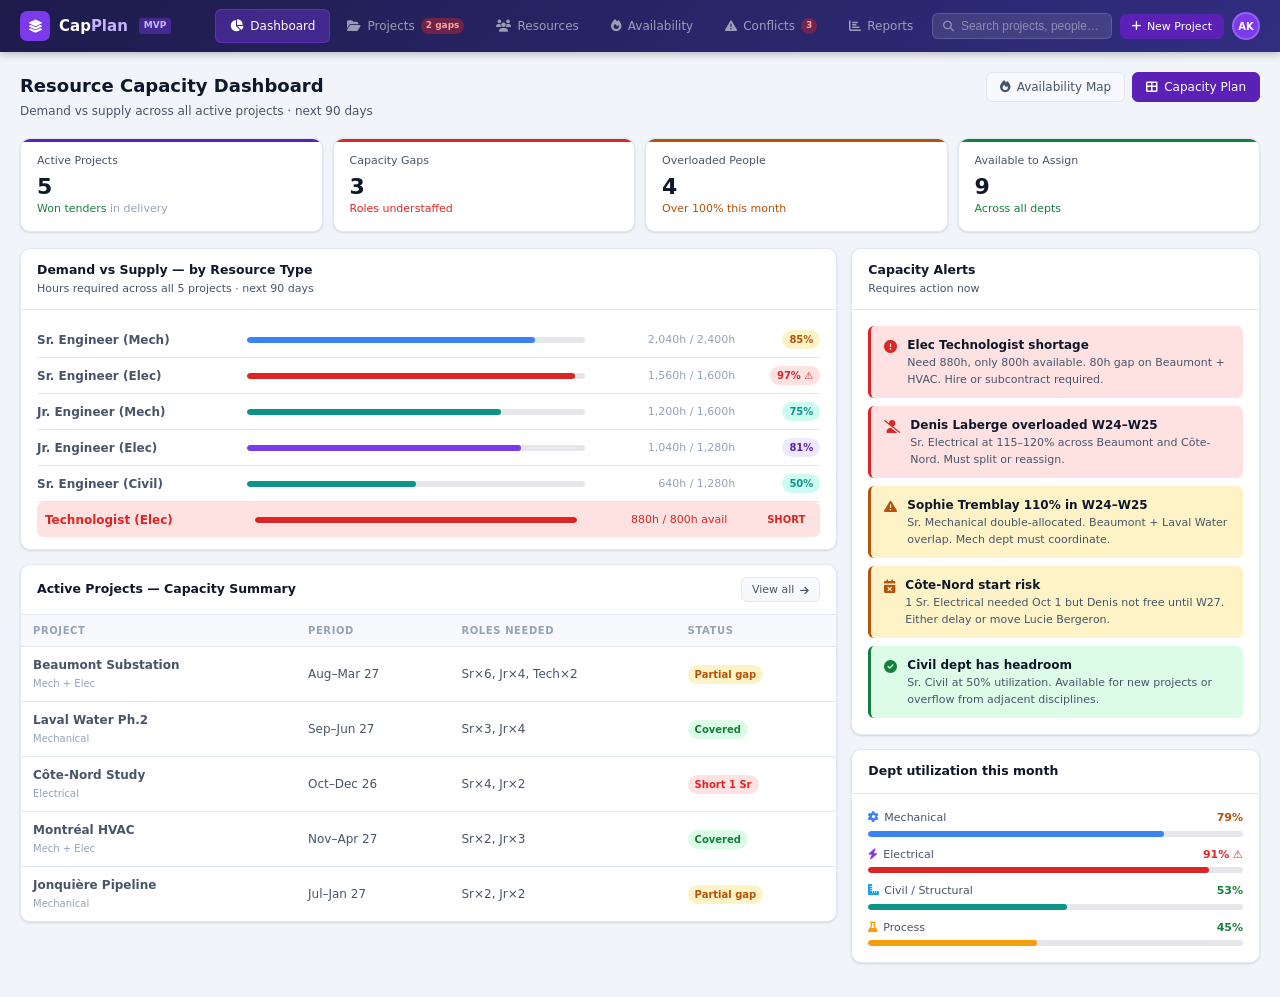
==== commit 464201c3: "css" ====
--- a/index.html
+++ b/index.html
@@ -32,33 +32,33 @@
   --shadow:0 1px 3px rgba(0,0,0,.08),0 1px 2px rgba(0,0,0,.06);
   --shadow-md:0 4px 12px rgba(0,0,0,.1);
 }
-body{font-family:'Segoe UI',system-ui,sans-serif;background:var(--bg);color:var(--text);font-size:13px;line-height:1.5}
+body{font-family:'Segoe UI',system-ui,sans-serif;background:var(--bg);color:var(--text);font-size:13px;line-height:1.5;min-width:0;overflow-x:hidden}
 
 /* TOP NAV */
 .topnav{background:linear-gradient(135deg,#1e1b4b 0%,#312e81 100%);height:52px;display:flex;align-items:center;padding:0 20px;gap:16px;position:sticky;top:0;z-index:200;box-shadow:0 2px 8px rgba(0,0,0,.25)}
 .nav-brand{display:flex;align-items:center;gap:9px;flex-shrink:0}
-.nav-icon{width:30px;height:30px;background:var(--purple-l);border-radius:7px;display:flex;align-items:center;justify-content:center;color:#fff;font-size:13px}
-.nav-name{font-size:15px;font-weight:700;color:#fff}.nav-name span{color:#c4b5fd}
-.nav-tag{font-size:9px;background:rgba(124,58,237,.4);color:#c4b5fd;border-radius:3px;padding:1px 5px;font-weight:700;margin-left:2px}
-.nav-tabs{display:flex;gap:2px;margin-left:28px}
-.nav-tab{padding:7px 14px;border-radius:var(--r);cursor:pointer;color:rgba(255,255,255,.55);font-size:12px;font-weight:500;display:flex;align-items:center;gap:6px;transition:all .15s;border:1px solid transparent;white-space:nowrap}
+.nav-icon{width:30px;height:30px;background:var(--purple-l);border-radius:7px;display:flex;align-items:center;justify-content:center;color:#fff;font-size:13px;flex-shrink:0}
+.nav-name{font-size:15px;font-weight:700;color:#fff;white-space:nowrap}.nav-name span{color:#c4b5fd}
+.nav-tag{font-size:9px;background:rgba(124,58,237,.4);color:#c4b5fd;border-radius:3px;padding:1px 5px;font-weight:700;margin-left:2px;flex-shrink:0}
+.nav-tabs{display:flex;gap:2px;margin-left:28px;overflow:hidden}
+.nav-tab{padding:7px 14px;border-radius:var(--r);cursor:pointer;color:rgba(255,255,255,.55);font-size:12px;font-weight:500;display:flex;align-items:center;gap:6px;transition:all .15s;border:1px solid transparent;white-space:nowrap;flex-shrink:0}
 .nav-tab:hover{color:rgba(255,255,255,.85);background:rgba(255,255,255,.08)}
 .nav-tab.active{color:#fff;background:rgba(124,58,237,.35);border-color:rgba(124,58,237,.5)}
 .nav-tab .badge{font-size:9px;background:rgba(220,38,38,.4);color:#fca5a5;border-radius:10px;padding:1px 5px;font-weight:700}
 .nav-tab .badge.ok{background:rgba(21,128,61,.4);color:#86efac}
-.nav-right{margin-left:auto;display:flex;align-items:center;gap:8px}
-.nav-search{background:rgba(255,255,255,.1);border:1px solid rgba(255,255,255,.15);border-radius:var(--r);padding:5px 10px;display:flex;align-items:center;gap:7px}
-.nav-search input{background:none;border:none;outline:none;font-size:12px;color:#fff;width:160px}
+.nav-right{margin-left:auto;display:flex;align-items:center;gap:8px;flex-shrink:0}
+.nav-search{background:rgba(255,255,255,.1);border:1px solid rgba(255,255,255,.15);border-radius:var(--r);padding:5px 10px;display:flex;align-items:center;gap:7px;min-width:0}
+.nav-search input{background:none;border:none;outline:none;font-size:12px;color:#fff;width:140px;min-width:0}
 .nav-search input::placeholder{color:rgba(255,255,255,.4)}
-.nav-search i{color:rgba(255,255,255,.4);font-size:11px}
-.nav-av{width:28px;height:28px;border-radius:50%;background:var(--purple-l);display:flex;align-items:center;justify-content:center;font-size:10px;font-weight:700;color:#fff;cursor:pointer;border:2px solid rgba(255,255,255,.2)}
+.nav-search i{color:rgba(255,255,255,.4);font-size:11px;flex-shrink:0}
+.nav-av{width:28px;height:28px;border-radius:50%;background:var(--purple-l);display:flex;align-items:center;justify-content:center;font-size:10px;font-weight:700;color:#fff;cursor:pointer;border:2px solid rgba(255,255,255,.2);flex-shrink:0}
 
 /* PAGE */
-.page{max-width:1280px;margin:0 auto;padding:20px}
+.page{max-width:1280px;margin:0 auto;padding:20px;min-width:0}
 .screen{display:none}.screen.active{display:block}
 
 /* COMPONENTS */
-.btn{display:inline-flex;align-items:center;gap:6px;padding:7px 13px;border-radius:var(--r);font-size:12px;cursor:pointer;border:1px solid var(--border);background:var(--surface2);color:var(--text2);font-weight:500;font-family:inherit;transition:all .15s;white-space:nowrap}
+.btn{display:inline-flex;align-items:center;gap:6px;padding:7px 13px;border-radius:var(--r);font-size:12px;cursor:pointer;border:1px solid var(--border);background:var(--surface2);color:var(--text2);font-weight:500;font-family:inherit;transition:all .15s;white-space:nowrap;flex-shrink:0}
 .btn:hover{background:#e5e7eb;color:var(--text)}
 .btn.primary{background:var(--purple);border-color:var(--purple);color:#fff}.btn.primary:hover{background:#4c1d95}
 .btn.success{background:var(--teal);border-color:var(--teal);color:#fff}
@@ -67,13 +67,13 @@
 .btn.xs{padding:3px 8px;font-size:10px}
 .btn.ghost{background:transparent;border-color:transparent}.btn.ghost:hover{background:var(--surface2)}
 
-.page-hdr{display:flex;align-items:flex-start;justify-content:space-between;margin-bottom:18px;gap:12px}
+.page-hdr{display:flex;align-items:flex-start;justify-content:space-between;margin-bottom:18px;gap:12px;flex-wrap:wrap}
 .page-hdr h1{font-size:18px;font-weight:700;margin-bottom:3px;color:var(--text)}
 .page-hdr p{font-size:12px;color:var(--text2)}
-.page-hdr-actions{display:flex;gap:7px;flex-shrink:0;align-items:center}
-
-.card{background:var(--surface);border:1px solid var(--border);border-radius:var(--r-lg);box-shadow:var(--shadow)}
-.card-hdr{padding:12px 16px;border-bottom:1px solid var(--border);display:flex;align-items:center;justify-content:space-between;gap:10px}
+.page-hdr-actions{display:flex;gap:7px;flex-shrink:0;align-items:center;flex-wrap:wrap}
+
+.card{background:var(--surface);border:1px solid var(--border);border-radius:var(--r-lg);box-shadow:var(--shadow);min-width:0;overflow:hidden}
+.card-hdr{padding:12px 16px;border-bottom:1px solid var(--border);display:flex;align-items:center;justify-content:space-between;gap:10px;flex-wrap:wrap}
 .card-title{font-size:12.5px;font-weight:600;color:var(--text)}
 .card-sub{font-size:11px;color:var(--text2);margin-top:1px}
 .card-body{padding:16px}
@@ -84,28 +84,33 @@
 .b-blue{background:var(--blue-dim);color:var(--blue)}.b-gray{background:var(--surface2);color:var(--text2);border:1px solid var(--border)}
 .b-teal{background:var(--teal-dim);color:var(--teal)}
 
-table{width:100%;border-collapse:collapse;font-size:12px}
+/* TABLE — overflow fix */
+.table-wrap{overflow-x:auto;-webkit-overflow-scrolling:touch;width:100%}
+table{width:100%;border-collapse:collapse;font-size:12px;min-width:0}
 th{padding:8px 12px;text-align:left;font-size:10px;font-weight:700;color:var(--text3);text-transform:uppercase;letter-spacing:.06em;border-bottom:1px solid var(--border);background:var(--surface2);white-space:nowrap}
 td{padding:9px 12px;border-bottom:1px solid var(--border);color:var(--text2);vertical-align:middle}
 tr:last-child td{border-bottom:none}
 tbody tr:hover td{background:#fafbfd}
 
+/* KPI ROWS — no overflow */
 .kpi-row{display:grid;gap:10px;margin-bottom:16px}
-.kpi-4{grid-template-columns:repeat(4,1fr)}.kpi-3{grid-template-columns:repeat(3,1fr)}.kpi-5{grid-template-columns:repeat(5,1fr)}
-.kpi{background:var(--surface);border:1px solid var(--border);border-radius:var(--r-lg);padding:14px 16px;position:relative;overflow:hidden;box-shadow:var(--shadow)}
+.kpi-4{grid-template-columns:repeat(4,minmax(0,1fr))}.kpi-3{grid-template-columns:repeat(3,minmax(0,1fr))}.kpi-5{grid-template-columns:repeat(5,minmax(0,1fr))}
+.kpi{background:var(--surface);border:1px solid var(--border);border-radius:var(--r-lg);padding:14px 16px;position:relative;overflow:hidden;box-shadow:var(--shadow);min-width:0}
 .kpi-acc{position:absolute;top:0;left:0;right:0;height:3px}
 .kpi-label{font-size:11px;color:var(--text2);margin-bottom:6px;font-weight:500}
 .kpi-val{font-size:22px;font-weight:700;color:var(--text);line-height:1}
 .kpi-sub{font-size:11px;color:var(--text3);margin-top:3px}
 .kpi-sub .up{color:var(--green)}.kpi-sub .dn{color:var(--red)}.kpi-sub .warn{color:var(--amber)}
 
-.grid2{display:grid;grid-template-columns:1fr 1fr;gap:14px}
-.grid3l{display:grid;grid-template-columns:2fr 1fr;gap:14px}
-.flex-col{display:flex;flex-direction:column;gap:14px}
+/* GRIDS — minmax(0) prevents overflow */
+.grid2{display:grid;grid-template-columns:minmax(0,1fr) minmax(0,1fr);gap:14px}
+.grid3l{display:grid;grid-template-columns:minmax(0,2fr) minmax(0,1fr);gap:14px}
+.flex-col{display:flex;flex-direction:column;gap:14px;min-width:0}
 
 .alert{display:flex;gap:10px;padding:10px 13px;border-radius:var(--r);border-left:3px solid;margin-bottom:8px}
 .alert:last-child{margin-bottom:0}
 .alert-icon{flex-shrink:0;font-size:13px;margin-top:1px}
+.alert-content{min-width:0;flex:1}
 .alert-content strong{display:block;font-size:12px;font-weight:600;color:var(--text);margin-bottom:1px}
 .alert-content p{font-size:11px;color:var(--text2)}
 .a-red{background:var(--red-dim);border-color:var(--red)}.a-red .alert-icon{color:var(--red)}
@@ -118,15 +123,15 @@
 
 .form-group{display:flex;flex-direction:column;gap:4px;margin-bottom:12px}
 .form-label{font-size:11px;font-weight:600;color:var(--text2)}
-.form-control{background:var(--surface2);border:1px solid var(--border);border-radius:var(--r);padding:7px 11px;font-size:12px;color:var(--text);outline:none;font-family:inherit;transition:border-color .15s;width:100%}
+.form-control{background:var(--surface2);border:1px solid var(--border);border-radius:var(--r);padding:7px 11px;font-size:12px;color:var(--text);outline:none;font-family:inherit;transition:border-color .15s;width:100%;box-sizing:border-box}
 .form-control:focus{border-color:var(--purple);background:#fff}
 select.form-control{cursor:pointer}
 textarea.form-control{resize:vertical;min-height:68px}
-.form-row{display:grid;gap:10px}.f2{grid-template-columns:1fr 1fr}.f3{grid-template-columns:1fr 1fr 1fr}
-
-/* PHASE TABS (within a screen) */
-.phase-nav{display:flex;margin-bottom:18px;background:var(--surface);border:1px solid var(--border);border-radius:var(--r-lg);padding:4px;gap:2px;box-shadow:var(--shadow)}
-.phase-tab{flex:1;padding:8px 10px;border-radius:7px;cursor:pointer;text-align:center;font-size:11.5px;font-weight:500;color:var(--text2);transition:all .15s;display:flex;flex-direction:column;align-items:center;gap:2px;border:1px solid transparent}
+.form-row{display:grid;gap:10px}.f2{grid-template-columns:minmax(0,1fr) minmax(0,1fr)}.f3{grid-template-columns:minmax(0,1fr) minmax(0,1fr) minmax(0,1fr)}
+
+/* PHASE TABS */
+.phase-nav{display:flex;margin-bottom:18px;background:var(--surface);border:1px solid var(--border);border-radius:var(--r-lg);padding:4px;gap:2px;box-shadow:var(--shadow);flex-wrap:wrap}
+.phase-tab{flex:1;min-width:90px;padding:8px 10px;border-radius:7px;cursor:pointer;text-align:center;font-size:11.5px;font-weight:500;color:var(--text2);transition:all .15s;display:flex;flex-direction:column;align-items:center;gap:2px;border:1px solid transparent}
 .phase-tab:hover{background:var(--surface2);color:var(--text)}
 .phase-tab.active{background:var(--purple);color:#fff;box-shadow:0 2px 6px rgba(91,33,182,.35)}
 .phase-tab .pt-num{font-size:9px;opacity:.7}
@@ -137,25 +142,25 @@
 .phase-panel{display:none}.phase-panel.active{display:block}
 
 /* TENDER CARDS */
-.tender-grid{display:grid;grid-template-columns:repeat(auto-fill,minmax(290px,1fr));gap:12px}
-.tender-card{background:var(--surface);border:1px solid var(--border);border-radius:var(--r-lg);overflow:hidden;transition:box-shadow .15s,border-color .15s;box-shadow:var(--shadow)}
+.tender-grid{display:grid;grid-template-columns:repeat(auto-fill,minmax(280px,1fr));gap:12px}
+.tender-card{background:var(--surface);border:1px solid var(--border);border-radius:var(--r-lg);overflow:hidden;transition:box-shadow .15s,border-color .15s;box-shadow:var(--shadow);display:flex;flex-direction:column}
 .tender-card:hover{box-shadow:var(--shadow-md);border-color:#c7d2e8}
-.tc-stripe{height:3px}
-.tc-body{padding:14px}
-.tc-top{display:flex;align-items:center;justify-content:space-between;margin-bottom:9px}
+.tc-stripe{height:3px;flex-shrink:0}
+.tc-body{padding:14px;flex:1}
+.tc-top{display:flex;align-items:center;justify-content:space-between;margin-bottom:9px;gap:6px;flex-wrap:wrap}
 .tc-name{font-size:13px;font-weight:700;color:var(--text);margin-bottom:2px;line-height:1.3}
 .tc-client{font-size:11px;color:var(--text3)}
-.tc-stat{display:flex;justify-content:space-between;font-size:11px;margin-bottom:4px}
-.tc-stat-l{color:var(--text3)}.tc-stat-v{font-weight:600;color:var(--text)}
-.tc-foot{padding:10px 14px;border-top:1px solid var(--border);display:flex;gap:6px;background:var(--surface2)}
+.tc-stat{display:flex;justify-content:space-between;font-size:11px;margin-bottom:4px;gap:8px}
+.tc-stat-l{color:var(--text3);flex-shrink:0}.tc-stat-v{font-weight:600;color:var(--text);text-align:right}
+.tc-foot{padding:10px 14px;border-top:1px solid var(--border);display:flex;gap:6px;background:var(--surface2);flex-wrap:wrap}
 
 /* HEATMAP */
 .hm-table{border-collapse:collapse;width:100%;font-size:11px}
 .hm-table th{padding:7px 10px;font-size:10px;color:var(--text3);text-transform:uppercase;letter-spacing:.04em;background:var(--surface2);border-bottom:1px solid var(--border);white-space:nowrap;text-align:center}
 .hm-table th:first-child,.hm-table th:nth-child(2){text-align:left}
-.hm-table td{padding:6px 10px;border-bottom:1px solid var(--border);text-align:center}
-.hm-table td:first-child{text-align:left;font-weight:600;color:var(--text);font-size:12px;white-space:nowrap}
-.hm-table td:nth-child(2){text-align:left;font-size:11px;color:var(--text2);white-space:nowrap}
+.hm-table td{padding:6px 10px;border-bottom:1px solid var(--border);text-align:center;white-space:nowrap}
+.hm-table td:first-child{text-align:left;font-weight:600;color:var(--text);font-size:12px}
+.hm-table td:nth-child(2){text-align:left;font-size:11px;color:var(--text2)}
 .hm-dept td{background:#f0f0f7;font-size:10px;font-weight:700;color:var(--text3);text-transform:uppercase;letter-spacing:.06em;padding:5px 10px}
 .hm-cell{border-radius:4px;padding:3px 6px;font-weight:700;font-size:10px;display:inline-block;min-width:44px;text-align:center;cursor:default}
 .hm-free{background:#dcfce7;color:#15803d}
@@ -165,12 +170,12 @@
 .hm-avg.ok{color:var(--green);font-weight:700}.hm-avg.warn{color:var(--amber);font-weight:700}.hm-avg.danger{color:var(--red);font-weight:700}
 
 /* CAPACITY BAR */
-.cap-row{display:flex;align-items:center;gap:10px;padding:8px 0;border-bottom:1px solid var(--border);font-size:12px}
+.cap-row{display:flex;align-items:center;gap:10px;padding:8px 0;border-bottom:1px solid var(--border);font-size:12px;flex-wrap:wrap;min-width:0}
 .cap-row:last-child{border-bottom:none}
-.cap-label{width:210px;flex-shrink:0;color:var(--text2)}
-.cap-bars{flex:1}
-.cap-numbers{width:155px;text-align:right;font-size:11px;color:var(--text3)}
-.cap-status{width:75px;text-align:right}
+.cap-label{width:200px;flex-shrink:0;color:var(--text2);min-width:140px}
+.cap-bars{flex:1;min-width:80px}
+.cap-numbers{width:140px;text-align:right;font-size:11px;color:var(--text3);flex-shrink:0}
+.cap-status{width:75px;text-align:right;flex-shrink:0}
 
 /* CONFLICT CARDS */
 .conflict-card{background:var(--surface);border-radius:var(--r-lg);padding:16px;border:1px solid;margin-bottom:10px;box-shadow:var(--shadow)}
@@ -180,9 +185,9 @@
 
 /* ACTIVITY TABLE */
 .act-block{border:1px solid var(--border);border-radius:var(--r-lg);margin-bottom:10px;overflow:hidden;background:var(--surface);box-shadow:var(--shadow)}
-.act-hdr{padding:11px 15px;display:flex;align-items:center;justify-content:space-between;cursor:pointer;border-bottom:1px solid var(--border);background:var(--surface2)}
+.act-hdr{padding:11px 15px;display:flex;align-items:center;justify-content:space-between;cursor:pointer;border-bottom:1px solid var(--border);background:var(--surface2);gap:10px;flex-wrap:wrap}
 .act-hdr:hover{background:#eef0f5}
-.act-title{display:flex;align-items:center;gap:8px;font-size:12.5px;font-weight:600}
+.act-title{display:flex;align-items:center;gap:8px;font-size:12.5px;font-weight:600;flex-wrap:wrap}
 .act-summary{font-size:11px;color:var(--text2)}
 .act-input{background:var(--surface2);border:1px solid var(--border);border-radius:4px;padding:4px 7px;font-size:12px;color:var(--text);width:72px;text-align:right;outline:none;font-family:inherit}
 .act-input:focus{border-color:var(--purple);background:#fff}
@@ -201,25 +206,25 @@
 .report-section{margin-bottom:22px}
 .report-section h3{font-size:13px;font-weight:700;margin-bottom:12px;color:var(--text);padding-bottom:7px;border-bottom:1px solid var(--border)}
 
-.utilbar-row{display:flex;align-items:center;gap:10px;margin-bottom:8px;font-size:12px}
+.utilbar-row{display:flex;align-items:center;gap:10px;margin-bottom:8px;font-size:12px;flex-wrap:wrap}
 .utilbar-label{width:180px;flex-shrink:0;color:var(--text2)}
-.utilbar-bar{flex:1;height:8px;background:#e5e7eb;border-radius:4px;overflow:hidden}
+.utilbar-bar{flex:1;min-width:60px;height:8px;background:#e5e7eb;border-radius:4px;overflow:hidden}
 .utilbar-fill{height:100%;border-radius:4px}
-.utilbar-pct{width:50px;text-align:right;font-weight:700;font-size:11px}
+.utilbar-pct{width:50px;text-align:right;font-weight:700;font-size:11px;flex-shrink:0}
 
 /* MODAL */
 .modal-overlay{display:none;position:fixed;inset:0;background:rgba(0,0,0,.4);z-index:500;align-items:center;justify-content:center;padding:20px}
 .modal-overlay.open{display:flex}
 .modal{background:var(--surface);border-radius:var(--r-xl);width:100%;max-width:580px;max-height:92vh;overflow-y:auto;box-shadow:0 20px 60px rgba(0,0,0,.25)}
-.modal-hdr{padding:16px 20px;border-bottom:1px solid var(--border);display:flex;align-items:center;justify-content:space-between;position:sticky;top:0;background:var(--surface);z-index:1}
+.modal-hdr{padding:16px 20px;border-bottom:1px solid var(--border);display:flex;align-items:center;justify-content:space-between;position:sticky;top:0;background:var(--surface);z-index:1;gap:10px}
 .modal-title{font-size:14px;font-weight:700;display:flex;align-items:center;gap:8px}
-.modal-close{background:none;border:none;cursor:pointer;color:var(--text3);font-size:16px;padding:3px;border-radius:4px}
+.modal-close{background:none;border:none;cursor:pointer;color:var(--text3);font-size:16px;padding:3px;border-radius:4px;flex-shrink:0}
 .modal-close:hover{color:var(--text);background:var(--surface2)}
 .modal-body{padding:18px 20px}
-.modal-foot{padding:14px 20px;border-top:1px solid var(--border);display:flex;gap:8px;justify-content:flex-end}
+.modal-foot{padding:14px 20px;border-top:1px solid var(--border);display:flex;gap:8px;justify-content:flex-end;flex-wrap:wrap}
 
 /* TOAST */
-.toast-c{position:fixed;bottom:22px;right:22px;display:flex;flex-direction:column;gap:7px;z-index:9999;pointer-events:none}
+.toast-c{position:fixed;bottom:22px;right:22px;display:flex;flex-direction:column;gap:7px;z-index:9999;pointer-events:none;max-width:320px}
 .toast{background:var(--surface);border:1px solid var(--border);border-radius:var(--r-lg);padding:11px 15px;display:flex;align-items:center;gap:9px;font-size:12px;color:var(--text);box-shadow:var(--shadow-md);pointer-events:all;animation:toastIn .2s ease}
 @keyframes toastIn{from{transform:translateX(30px);opacity:0}to{transform:none;opacity:1}}
 
@@ -228,7 +233,7 @@
 .chip-row{display:flex;gap:6px;flex-wrap:wrap;margin-bottom:14px}
 .chip{display:inline-flex;align-items:center;gap:4px;padding:4px 10px;border-radius:20px;font-size:11px;background:var(--surface);border:1px solid var(--border);color:var(--text2);cursor:pointer;transition:all .15s}
 .chip:hover,.chip.active{background:var(--purple-dim);border-color:#a78bfa;color:var(--purple)}
-.stat-row{display:flex;justify-content:space-between;align-items:center;padding:7px 0;border-bottom:1px solid var(--border);font-size:12px}
+.stat-row{display:flex;justify-content:space-between;align-items:center;padding:7px 0;border-bottom:1px solid var(--border);font-size:12px;gap:12px}
 .stat-row:last-child{border-bottom:none}
 .divider{border:none;border-top:1px solid var(--border);margin:14px 0}
 .empty-state{text-align:center;padding:40px 20px;color:var(--text3)}
@@ -236,12 +241,12 @@
 .empty-state p{font-size:12px}
 
 /* PERSON TAG */
-.person-tag{display:inline-flex;align-items:center;gap:5px;padding:2px 8px;background:var(--surface2);border:1px solid var(--border);border-radius:20px;font-size:11px;color:var(--text)}
-.person-av{width:18px;height:18px;border-radius:50%;background:var(--purple-l);display:flex;align-items:center;justify-content:center;font-size:8px;font-weight:700;color:#fff}
-
-/* STEP NAV within cap plan */
+.person-tag{display:inline-flex;align-items:center;gap:5px;padding:2px 8px;background:var(--surface2);border:1px solid var(--border);border-radius:20px;font-size:11px;color:var(--text);white-space:nowrap}
+.person-av{width:18px;height:18px;border-radius:50%;background:var(--purple-l);display:flex;align-items:center;justify-content:center;font-size:8px;font-weight:700;color:#fff;flex-shrink:0}
+
+/* STEP NAV */
 .step-flow{display:flex;align-items:center;gap:0;margin-bottom:18px;background:var(--surface);border:1px solid var(--border);border-radius:var(--r-lg);overflow:hidden;box-shadow:var(--shadow)}
-.step{flex:1;padding:10px 14px;cursor:pointer;font-size:11.5px;font-weight:500;color:var(--text2);display:flex;align-items:center;gap:7px;transition:all .15s;border-right:1px solid var(--border);position:relative}
+.step{flex:1;padding:10px 14px;cursor:pointer;font-size:11.5px;font-weight:500;color:var(--text2);display:flex;align-items:center;gap:7px;transition:all .15s;border-right:1px solid var(--border);position:relative;min-width:0}
 .step:last-child{border-right:none}
 .step:hover{background:var(--surface2)}
 .step.done{background:#f0fdf4}
@@ -249,9 +254,9 @@
 .step-num{width:20px;height:20px;border-radius:50%;background:rgba(0,0,0,.1);display:flex;align-items:center;justify-content:center;font-size:9px;font-weight:700;flex-shrink:0}
 .step.active .step-num{background:rgba(255,255,255,.25)}
 .step.done .step-num{background:var(--green);color:#fff}
-.step-text{display:flex;flex-direction:column;line-height:1.2}
-.step-label{font-weight:600}
-.step-sub{font-size:9px;opacity:.7}
+.step-text{display:flex;flex-direction:column;line-height:1.2;min-width:0}
+.step-label{font-weight:600;white-space:nowrap;overflow:hidden;text-overflow:ellipsis}
+.step-sub{font-size:9px;opacity:.7;white-space:nowrap;overflow:hidden;text-overflow:ellipsis}
 
 .row-actions{display:flex;gap:6px;margin-top:8px;flex-wrap:wrap}
 
@@ -259,19 +264,36 @@
 .phase-group-hdr{background:var(--surface2);border:1px solid var(--border);border-radius:var(--r);padding:8px 14px;margin-bottom:2px;display:flex;align-items:center;gap:8px;font-size:11.5px;font-weight:700;color:var(--text);cursor:pointer}
 .phase-group-hdr:hover{background:#e8ecf3}
 
+/* Project selector bar */
+.proj-selector-bar{display:flex;align-items:center;gap:14px;flex-wrap:wrap}
+.proj-meta-row{display:flex;gap:18px;flex-wrap:wrap}
+.proj-meta-item{display:flex;flex-direction:column}
+.proj-meta-label{font-size:10px;color:var(--text3);font-weight:600;margin-bottom:1px}
+.proj-meta-val{font-size:13px;font-weight:700}
+
 /* RESPONSIVE */
+@media(max-width:1100px){
+  .kpi-4{grid-template-columns:repeat(2,minmax(0,1fr))}
+  .kpi-3{grid-template-columns:repeat(3,minmax(0,1fr))}
+}
 @media(max-width:900px){
   .nav-tabs{display:none}
-  .kpi-4{grid-template-columns:repeat(2,1fr)}
-  .kpi-3{grid-template-columns:1fr 1fr}
-  .grid2,.grid3l{grid-template-columns:1fr}
-  .cap-label{width:130px}
+  .grid2,.grid3l{grid-template-columns:minmax(0,1fr)}
+  .cap-label{width:130px;min-width:100px}
   .cap-numbers{width:100px}
+  .utilbar-label{width:130px}
 }
-@media(max-width:600px){
-  .kpi-4,.kpi-3{grid-template-columns:1fr 1fr}
+@media(max-width:700px){
+  .kpi-4,.kpi-3{grid-template-columns:minmax(0,1fr) minmax(0,1fr)}
   .phase-tab .pt-sub{display:none}
+  .phase-sep{display:none}
   .page{padding:12px}
+  .step-sub{display:none}
+  .cap-numbers{display:none}
+}
+@media(max-width:480px){
+  .kpi-4,.kpi-3{grid-template-columns:minmax(0,1fr)}
+  .proj-meta-row{gap:10px}
 }
 </style>
 </head>
@@ -300,9 +322,6 @@
     <div class="nav-av" title="Alicia Khan">AK</div>
   </div>
 </nav>
-
-<!-- MOBILE BOTTOM NAV (shown only on small) -->
-<div style="display:none" id="mobile-nav"></div>
 
 <div class="page">
 
@@ -370,15 +389,15 @@
 
       <div class="card">
         <div class="card-hdr"><div class="card-title">Active Projects — Capacity Summary</div><button class="btn sm" onclick="goScreen('projects')">View all <i class="fa-solid fa-arrow-right" style="font-size:10px"></i></button></div>
-        <div style="overflow-x:auto">
+        <div class="table-wrap">
           <table>
             <thead><tr><th>Project</th><th>Period</th><th>Roles needed</th><th>Status</th></tr></thead>
             <tbody>
-              <tr><td><strong>Beaumont Substation</strong><br><span style="font-size:10px;color:var(--text3)">Mech + Elec</span></td><td style="white-space:nowrap">Aug–Mar 27</td><td>Sr×6, Jr×4, Tech×2</td><td><span class="badge b-amber">Partial gap</span></td></tr>
-              <tr><td><strong>Laval Water Ph.2</strong><br><span style="font-size:10px;color:var(--text3)">Mechanical</span></td><td style="white-space:nowrap">Sep–Jun 27</td><td>Sr×3, Jr×4</td><td><span class="badge b-green">Covered</span></td></tr>
-              <tr><td><strong>Côte-Nord Study</strong><br><span style="font-size:10px;color:var(--text3)">Electrical</span></td><td style="white-space:nowrap">Oct–Dec 26</td><td>Sr×4, Jr×2</td><td><span class="badge b-red">Short 1 Sr</span></td></tr>
-              <tr><td><strong>Montréal HVAC</strong><br><span style="font-size:10px;color:var(--text3)">Mech + Elec</span></td><td style="white-space:nowrap">Nov–Apr 27</td><td>Sr×2, Jr×3</td><td><span class="badge b-green">Covered</span></td></tr>
-              <tr><td><strong>Jonquière Pipeline</strong><br><span style="font-size:10px;color:var(--text3)">Mechanical</span></td><td style="white-space:nowrap">Jul–Jan 27</td><td>Sr×2, Jr×2</td><td><span class="badge b-amber">Partial gap</span></td></tr>
+              <tr><td><strong>Beaumont Substation</strong><br><span style="font-size:10px;color:var(--text3)">Mech + Elec</span></td><td style="white-space:nowrap">Aug–Mar 27</td><td style="white-space:nowrap">Sr×6, Jr×4, Tech×2</td><td><span class="badge b-amber">Partial gap</span></td></tr>
+              <tr><td><strong>Laval Water Ph.2</strong><br><span style="font-size:10px;color:var(--text3)">Mechanical</span></td><td style="white-space:nowrap">Sep–Jun 27</td><td style="white-space:nowrap">Sr×3, Jr×4</td><td><span class="badge b-green">Covered</span></td></tr>
+              <tr><td><strong>Côte-Nord Study</strong><br><span style="font-size:10px;color:var(--text3)">Electrical</span></td><td style="white-space:nowrap">Oct–Dec 26</td><td style="white-space:nowrap">Sr×4, Jr×2</td><td><span class="badge b-red">Short 1 Sr</span></td></tr>
+              <tr><td><strong>Montréal HVAC</strong><br><span style="font-size:10px;color:var(--text3)">Mech + Elec</span></td><td style="white-space:nowrap">Nov–Apr 27</td><td style="white-space:nowrap">Sr×2, Jr×3</td><td><span class="badge b-green">Covered</span></td></tr>
+              <tr><td><strong>Jonquière Pipeline</strong><br><span style="font-size:10px;color:var(--text3)">Mechanical</span></td><td style="white-space:nowrap">Jul–Jan 27</td><td style="white-space:nowrap">Sr×2, Jr×2</td><td><span class="badge b-amber">Partial gap</span></td></tr>
             </tbody>
           </table>
         </div>
@@ -421,16 +440,15 @@
   </div>
 </section>
 
-<!-- ═══════════════ PROJECTS (Bid→Award→Delivery→Review) ═══════════════ -->
+<!-- ═══════════════ PROJECTS ═══════════════ -->
 <section class="screen" id="screen-projects">
   <div class="page-hdr">
-    <div><h1>Projects</h1><p>Full lifecycle from tender bidding to delivery and review. Each won tender drives resource demand.</p></div>
+    <div><h1>Projects</h1><p>Full lifecycle from tender bidding to delivery and review.</p></div>
     <div class="page-hdr-actions">
       <button class="btn primary" onclick="openModal('modal-new-project')"><i class="fa-solid fa-plus"></i> New Project</button>
     </div>
   </div>
 
-  <!-- Phase nav: Bid | Award | Delivery | Review all in one tab -->
   <div class="phase-nav" id="main-phase-nav">
     <div class="phase-tab active" data-phase="phase-bid">
       <span class="pt-num">Phase 1</span>
@@ -447,7 +465,7 @@
     <div class="phase-tab" data-phase="phase-cp">
       <span class="pt-num">Phase 3</span>
       <span class="pt-label"><i class="fa-solid fa-table-cells-large" style="font-size:10px"></i> Capacity Plan</span>
-      <span class="pt-sub">Assign & match</span>
+      <span class="pt-sub">Assign &amp; match</span>
     </div>
     <div class="phase-sep"></div>
     <div class="phase-tab" data-phase="phase-delivery">
@@ -459,7 +477,7 @@
     <div class="phase-tab" data-phase="phase-review">
       <span class="pt-num">Phase 5</span>
       <span class="pt-label"><i class="fa-solid fa-magnifying-glass-chart" style="font-size:10px"></i> Review</span>
-      <span class="pt-sub">Lessons & closure</span>
+      <span class="pt-sub">Lessons &amp; closure</span>
     </div>
   </div>
 
@@ -471,18 +489,17 @@
     </div>
 
     <div class="kpi-row kpi-4" style="margin-bottom:14px">
-      <div class="kpi"><div class="kpi-acc" style="background:#0d9488"></div><div class="kpi-label">Won & Active</div><div class="kpi-val">3</div><div class="kpi-sub">Committed demand</div></div>
+      <div class="kpi"><div class="kpi-acc" style="background:#0d9488"></div><div class="kpi-label">Won &amp; Active</div><div class="kpi-val">3</div><div class="kpi-sub">Committed demand</div></div>
       <div class="kpi"><div class="kpi-acc" style="background:#1d4ed8"></div><div class="kpi-label">Open Tenders</div><div class="kpi-val">2</div><div class="kpi-sub">Tentative demand</div></div>
       <div class="kpi"><div class="kpi-acc" style="background:#5b21b6"></div><div class="kpi-label">Total est. hours</div><div class="kpi-val">28,200</div><div class="kpi-sub">Across all bids</div></div>
       <div class="kpi"><div class="kpi-acc" style="background:#b45309"></div><div class="kpi-label">Avg target rate</div><div class="kpi-val">CAD 141</div><div class="kpi-sub">Portfolio blended</div></div>
     </div>
 
     <div class="tender-grid">
-      <!-- Won tenders -->
       <div class="tender-card">
         <div class="tc-stripe" style="background:#0d9488"></div>
         <div class="tc-body">
-          <div class="tc-top"><span class="badge b-teal"><i class="fa-solid fa-check"></i> Won</span><div style="display:flex;gap:4px"><span class="badge b-blue" style="font-size:9px">Mech</span><span class="badge b-purple" style="font-size:9px">Elec</span></div></div>
+          <div class="tc-top"><span class="badge b-teal"><i class="fa-solid fa-check"></i> Won</span><div style="display:flex;gap:4px;flex-wrap:wrap"><span class="badge b-blue" style="font-size:9px">Mech</span><span class="badge b-purple" style="font-size:9px">Elec</span></div></div>
           <div class="tc-name">Beaumont Substation Upgrade</div>
           <div class="tc-client">Hydro-Québec</div>
           <hr class="divider">
@@ -536,11 +553,10 @@
         </div>
       </div>
 
-      <!-- Open tenders -->
       <div class="tender-card" style="opacity:.9">
         <div class="tc-stripe" style="background:#1d4ed8"></div>
         <div class="tc-body">
-          <div class="tc-top"><span class="badge b-blue"><i class="fa-solid fa-clock"></i> Open bid</span><div style="display:flex;gap:4px"><span class="badge b-blue" style="font-size:9px">Mech</span><span class="badge b-purple" style="font-size:9px">Elec</span></div></div>
+          <div class="tc-top"><span class="badge b-blue"><i class="fa-solid fa-clock"></i> Open bid</span><div style="display:flex;gap:4px;flex-wrap:wrap"><span class="badge b-blue" style="font-size:9px">Mech</span><span class="badge b-purple" style="font-size:9px">Elec</span></div></div>
           <div class="tc-name">Montréal-Nord HVAC Retrofit</div>
           <div class="tc-client">STM</div>
           <hr class="divider">
@@ -575,7 +591,6 @@
         </div>
       </div>
 
-      <!-- Lost -->
       <div class="tender-card" style="opacity:.6">
         <div class="tc-stripe" style="background:#9ca3af"></div>
         <div class="tc-body">
@@ -601,20 +616,20 @@
   <!-- PHASE: AWARD -->
   <div class="phase-panel" id="phase-award">
     <div class="grid2" style="margin-bottom:14px">
-      <div class="card" style="border-left:3px solid var(--teal)">
+      <div class="card" style="border-left:3px solid var(--teal);border-radius:var(--r-lg)">
         <div class="card-hdr" style="background:#f0fdf4">
           <div><div class="card-title" style="color:var(--teal)"><i class="fa-solid fa-trophy"></i> Beaumont Substation Upgrade — WON</div><div class="card-sub">Hydro-Québec · Submitted 28 May 2026</div></div>
           <span class="badge b-teal">Convert to project</span>
         </div>
         <div class="card-body">
-          <p style="font-size:12px;color:var(--text2);margin-bottom:10px">Hydro-Québec has awarded the contract. CAD 1,240,000 · 8,800 h · Start 01 Aug 2026. Capacity plan must be completed before delivery starts.</p>
-          <div style="display:flex;gap:7px">
+          <p style="font-size:12px;color:var(--text2);margin-bottom:10px">Hydro-Québec has awarded the contract. CAD 1,240,000 · 8,800 h · Start 01 Aug 2026.</p>
+          <div style="display:flex;gap:7px;flex-wrap:wrap">
             <button class="btn success" onclick="toast('Project created — capacity planning unlocked','success')"><i class="fa-solid fa-circle-check"></i> Convert to project</button>
             <button class="btn sm" onclick="goPhasedTab('phase-cp')"><i class="fa-solid fa-table-cells-large"></i> Plan capacity now</button>
           </div>
         </div>
       </div>
-      <div class="card" style="border-left:3px solid var(--red)">
+      <div class="card" style="border-left:3px solid var(--red);border-radius:var(--r-lg)">
         <div class="card-hdr" style="background:#fef2f2">
           <div><div class="card-title" style="color:var(--red)"><i class="fa-solid fa-xmark"></i> Québec City Port Electrification — LOST</div><div class="card-sub">Port de Québec · Decision 15 May 2026</div></div>
           <span class="badge b-red">Post-mortem</span>
@@ -625,14 +640,14 @@
               <span class="chip active">Rate too high</span><span class="chip">Scope mismatch</span><span class="chip">Competition</span><span class="chip">Client budget cut</span>
             </div>
           </div>
-          <div class="form-group"><label class="form-label">Lessons learned</label><textarea class="form-control">Rate delta of ~13/h vs competitor. Need to review Sr. Electrical cost structure for port-type projects. Consider using more Jr. engineers for cable work.</textarea></div>
-          <button class="btn sm primary" onclick="toast('Post-mortem saved — insights added to learning base','success')"><i class="fa-solid fa-floppy-disk"></i> Save post-mortem</button>
+          <div class="form-group"><label class="form-label">Lessons learned</label><textarea class="form-control">Rate delta of ~13/h vs competitor. Need to review Sr. Electrical cost structure for port-type projects.</textarea></div>
+          <button class="btn sm primary" onclick="toast('Post-mortem saved','success')"><i class="fa-solid fa-floppy-disk"></i> Save post-mortem</button>
         </div>
       </div>
     </div>
     <div class="card">
       <div class="card-hdr"><div class="card-title">Dept. heads sign-off — Beaumont Substation</div><div class="card-sub">Both must approve before project delivery begins</div></div>
-      <div style="overflow-x:auto">
+      <div class="table-wrap">
         <table>
           <thead><tr><th>Department</th><th>Head</th><th>Activity hours</th><th>Rate sign-off</th><th>Capacity sign-off</th><th>Status</th><th></th></tr></thead>
           <tbody>
@@ -642,10 +657,10 @@
         </table>
       </div>
       <div class="card-body" style="padding:12px 16px">
-        <div class="alert a-amber"><div class="alert-icon"><i class="fa-solid fa-note-sticky"></i></div><div class="alert-content"><strong>Denis Laberge note</strong><p>"Approved conditionally — Sr. Elec overload in W24–W25 must be resolved in capacity plan before delivery starts."</p></div></div>
-      </div>
-    </div>
-    <div style="margin-top:14px;display:flex;justify-content:space-between">
+        <div class="alert a-amber" style="margin-bottom:0"><div class="alert-icon"><i class="fa-solid fa-note-sticky"></i></div><div class="alert-content"><strong>Denis Laberge note</strong><p>"Approved conditionally — Sr. Elec overload in W24–W25 must be resolved in capacity plan before delivery starts."</p></div></div>
+      </div>
+    </div>
+    <div style="margin-top:14px;display:flex;justify-content:space-between;flex-wrap:wrap;gap:8px">
       <button class="btn" onclick="goPhasedTab('phase-bid')"><i class="fa-solid fa-arrow-left"></i> Back to Bid</button>
       <button class="btn primary" onclick="goPhasedTab('phase-cp')">Next: Capacity Plan <i class="fa-solid fa-arrow-right"></i></button>
     </div>
@@ -653,28 +668,27 @@
 
   <!-- PHASE: CAPACITY PLAN -->
   <div class="phase-panel" id="phase-cp">
-    <!-- Project selector -->
     <div class="card" style="margin-bottom:12px">
-      <div class="card-body" style="padding:12px 16px">
-        <div style="display:flex;align-items:center;gap:14px;flex-wrap:wrap">
-          <div style="display:flex;align-items:center;gap:8px">
-            <span style="font-size:10px;font-weight:700;color:var(--text3)">PROJECT</span>
-            <select class="form-control" style="width:290px" id="cp-proj-sel">
+      <div class="card-body" style="padding:14px 16px">
+        <div class="proj-selector-bar">
+          <div style="display:flex;align-items:center;gap:8px;flex-shrink:0">
+            <span style="font-size:10px;font-weight:700;color:var(--text3);white-space:nowrap">PROJECT</span>
+            <select class="form-control" style="width:260px" id="cp-proj-sel">
               <option>Beaumont Substation Upgrade — Hydro-Québec</option>
               <option>Laval Water Treatment Ph.2 — Ville de Laval</option>
               <option>Côte-Nord Transmission Study — TransÉnergie</option>
             </select>
           </div>
-          <div style="display:flex;gap:18px;flex-wrap:wrap">
-            <div><div style="font-size:10px;color:var(--text3);font-weight:600;margin-bottom:1px">START</div><div style="font-size:13px;font-weight:700">01 Aug 2026</div></div>
-            <div><div style="font-size:10px;color:var(--text3);font-weight:600;margin-bottom:1px">END</div><div style="font-size:13px;font-weight:700">31 Mar 2027</div></div>
-            <div><div style="font-size:10px;color:var(--text3);font-weight:600;margin-bottom:1px">BUDGET HRS</div><div style="font-size:13px;font-weight:700">8,800 h</div></div>
-            <div><div style="font-size:10px;color:var(--text3);font-weight:600;margin-bottom:1px">BUDGET FEES</div><div style="font-size:13px;font-weight:700">CAD 1,240,000</div></div>
-            <div><div style="font-size:10px;color:var(--text3);font-weight:600;margin-bottom:1px">AVG RATE</div><div style="font-size:14px;font-weight:700;color:var(--amber)">CAD 140.9 / h</div></div>
-            <div><div style="font-size:10px;color:var(--text3);font-weight:600;margin-bottom:1px">PLANNED</div><div style="font-size:13px;font-weight:700;color:var(--teal)">6,680 / 8,800 h</div></div>
-          </div>
-        </div>
-        <div style="margin-top:10px">
+          <div class="proj-meta-row">
+            <div class="proj-meta-item"><div class="proj-meta-label">START</div><div class="proj-meta-val">01 Aug 2026</div></div>
+            <div class="proj-meta-item"><div class="proj-meta-label">END</div><div class="proj-meta-val">31 Mar 2027</div></div>
+            <div class="proj-meta-item"><div class="proj-meta-label">BUDGET HRS</div><div class="proj-meta-val">8,800 h</div></div>
+            <div class="proj-meta-item"><div class="proj-meta-label">BUDGET FEES</div><div class="proj-meta-val">CAD 1,240,000</div></div>
+            <div class="proj-meta-item"><div class="proj-meta-label">AVG RATE</div><div class="proj-meta-val" style="color:var(--amber)">CAD 140.9 / h</div></div>
+            <div class="proj-meta-item"><div class="proj-meta-label">PLANNED</div><div class="proj-meta-val" style="color:var(--teal)">6,680 / 8,800 h</div></div>
+          </div>
+        </div>
+        <div style="margin-top:12px">
           <div style="display:flex;justify-content:space-between;font-size:11px;margin-bottom:4px"><span style="font-weight:600">Hours utilisation</span><span style="color:var(--purple);font-weight:700">75.9%</span></div>
           <div class="pbar" style="height:7px"><div class="pfill" style="width:75.9%;background:linear-gradient(90deg,#5b21b6,#0d9488)"></div></div>
           <div style="font-size:10px;color:var(--text3);margin-top:4px">Mechanical: 3,680 h · Electrical: 3,000 h · Remaining budget: 2,120 h</div>
@@ -682,16 +696,15 @@
       </div>
     </div>
 
-    <!-- Step flow -->
     <div class="step-flow">
       <div class="step done" onclick="showStep(1)"><div class="step-num">✓</div><div class="step-text"><span class="step-label">What project needs</span><span class="step-sub">Activities + hours</span></div></div>
       <div class="step done" onclick="showStep(2)"><div class="step-num">✓</div><div class="step-text"><span class="step-label">What depts have</span><span class="step-sub">Supply data</span></div></div>
-      <div class="step active" onclick="showStep(3)"><div class="step-num">3</div><div class="step-text"><span class="step-label">Match & assign</span><span class="step-sub">Resolve gaps</span></div></div>
-    </div>
-
-    <!-- Step 1: What project needs -->
+      <div class="step active" onclick="showStep(3)"><div class="step-num">3</div><div class="step-text"><span class="step-label">Match &amp; assign</span><span class="step-sub">Resolve gaps</span></div></div>
+    </div>
+
+    <!-- Step 1 -->
     <div id="cp-step-1" style="display:none">
-      <p style="font-size:12px;color:var(--text2);margin-bottom:12px">Define what activities this project requires and how many hours each resource type must contribute per activity. These are your <strong>demand inputs</strong>.</p>
+      <p style="font-size:12px;color:var(--text2);margin-bottom:12px">Define what activities this project requires and how many hours each resource type must contribute. These are your <strong>demand inputs</strong>.</p>
 
       <div class="act-block">
         <div class="act-hdr" onclick="toggleAct('act-mech',this)">
@@ -699,14 +712,14 @@
           <div style="display:flex;align-items:center;gap:10px"><span class="act-summary">Sr: 2,040h · Jr: 1,200h · Tech: 440h</span><i class="fa-solid fa-chevron-down" style="font-size:10px;color:var(--text3)"></i></div>
         </div>
         <div id="act-mech">
-          <div style="overflow-x:auto"><table>
+          <div class="table-wrap"><table>
             <thead><tr><th style="width:28%">Activity</th><th>Sr. Eng (h)</th><th>Jr. Eng (h)</th><th>Technologist (h)</th><th>Total</th><th>% budget</th><th>Status</th></tr></thead>
             <tbody>
               <tr><td>Preliminary Design</td><td><input class="act-input" value="480"></td><td><input class="act-input" value="240"></td><td><input class="act-input" value="80"></td><td style="font-weight:700">800</td><td>9.1%</td><td><span class="badge b-green">Confirmed</span></td></tr>
               <tr><td>Detailed Engineering</td><td><input class="act-input" value="640"></td><td><input class="act-input" value="480"></td><td><input class="act-input" value="160"></td><td style="font-weight:700">1,280</td><td>14.5%</td><td><span class="badge b-green">Confirmed</span></td></tr>
               <tr><td>Procurement Support</td><td><input class="act-input" value="320"></td><td><input class="act-input" value="160"></td><td><input class="act-input" value="80"></td><td style="font-weight:700">560</td><td>6.4%</td><td><span class="badge b-amber">Provisional</span></td></tr>
               <tr><td>Construction Supervision</td><td><input class="act-input" value="440"></td><td><input class="act-input" value="240"></td><td><input class="act-input" value="80"></td><td style="font-weight:700">760</td><td>8.6%</td><td><span class="badge b-green">Confirmed</span></td></tr>
-              <tr><td>Commissioning & Testing</td><td><input class="act-input" value="160"></td><td><input class="act-input" value="80"></td><td><input class="act-input" value="40"></td><td style="font-weight:700">280</td><td>3.2%</td><td><span class="badge b-amber">Provisional</span></td></tr>
+              <tr><td>Commissioning &amp; Testing</td><td><input class="act-input" value="160"></td><td><input class="act-input" value="80"></td><td><input class="act-input" value="40"></td><td style="font-weight:700">280</td><td>3.2%</td><td><span class="badge b-amber">Provisional</span></td></tr>
               <tr style="background:var(--surface2)"><td><strong>Subtotal</strong></td><td><strong>2,040 h</strong></td><td><strong>1,200 h</strong></td><td><strong>440 h</strong></td><td><strong>3,680 h</strong></td><td><strong>41.8%</strong></td><td></td></tr>
             </tbody>
           </table></div>
@@ -720,12 +733,12 @@
           <div style="display:flex;align-items:center;gap:10px"><span class="act-summary">Sr: 1,560h · Jr: 1,040h · Tech: 400h</span><i class="fa-solid fa-chevron-down" style="font-size:10px;color:var(--text3)"></i></div>
         </div>
         <div id="act-elec">
-          <div style="overflow-x:auto"><table>
+          <div class="table-wrap"><table>
             <thead><tr><th style="width:28%">Activity</th><th>Sr. Eng (h)</th><th>Jr. Eng (h)</th><th>Technologist (h)</th><th>Total</th><th>% budget</th><th>Status</th></tr></thead>
             <tbody>
               <tr><td>Power System Studies</td><td><input class="act-input" value="480"></td><td><input class="act-input" value="320"></td><td><input class="act-input" value="80"></td><td style="font-weight:700">880</td><td>10.0%</td><td><span class="badge b-green">Confirmed</span></td></tr>
-              <tr><td>Protection & Control Design</td><td><input class="act-input" value="560"></td><td><input class="act-input" value="400"></td><td><input class="act-input" value="160"></td><td style="font-weight:700">1,120</td><td>12.7%</td><td><span class="badge b-green">Confirmed</span></td></tr>
-              <tr><td>Cable & Raceway Design</td><td><input class="act-input" value="320"></td><td><input class="act-input" value="240"></td><td><input class="act-input" value="80"></td><td style="font-weight:700">640</td><td>7.3%</td><td><span class="badge b-amber">Provisional</span></td></tr>
+              <tr><td>Protection &amp; Control Design</td><td><input class="act-input" value="560"></td><td><input class="act-input" value="400"></td><td><input class="act-input" value="160"></td><td style="font-weight:700">1,120</td><td>12.7%</td><td><span class="badge b-green">Confirmed</span></td></tr>
+              <tr><td>Cable &amp; Raceway Design</td><td><input class="act-input" value="320"></td><td><input class="act-input" value="240"></td><td><input class="act-input" value="80"></td><td style="font-weight:700">640</td><td>7.3%</td><td><span class="badge b-amber">Provisional</span></td></tr>
               <tr><td>Site Commissioning</td><td><input class="act-input" value="200"></td><td><input class="act-input" value="80"></td><td><input class="act-input" value="80"></td><td style="font-weight:700">360</td><td>4.1%</td><td><span class="badge b-amber">Provisional</span></td></tr>
               <tr style="background:var(--surface2)"><td><strong>Subtotal</strong></td><td><strong>1,560 h</strong></td><td><strong>1,040 h</strong></td><td><strong>400 h</strong></td><td><strong>3,000 h</strong></td><td><strong>34.1%</strong></td><td></td></tr>
             </tbody>
@@ -746,31 +759,31 @@
         </div>
       </div>
 
-      <div style="display:flex;gap:7px;justify-content:space-between;margin-top:12px">
+      <div style="display:flex;gap:7px;justify-content:space-between;margin-top:12px;flex-wrap:wrap">
         <button class="btn" onclick="toast('Civil/Structural discipline added','info')"><i class="fa-solid fa-plus"></i> Add discipline</button>
         <button class="btn primary" onclick="showStep(2)">Next: What depts have <i class="fa-solid fa-arrow-right"></i></button>
       </div>
     </div>
 
-    <!-- Step 2: What depts have -->
+    <!-- Step 2 -->
     <div id="cp-step-2" style="display:none">
       <p style="font-size:12px;color:var(--text2);margin-bottom:12px">Each department maintains their own roster — working days, leaves, and committed hours. This is your <strong>supply data</strong>.</p>
 
       <div class="act-block">
         <div class="act-hdr" onclick="toggleAct('dept-mech',this)">
           <div class="act-title"><i class="fa-solid fa-gear" style="color:#3b82f6"></i> Mechanical Dept <span class="badge b-green">Sr: 2,400h free</span><span class="badge b-green">Jr: 1,600h free</span></div>
-          <i class="fa-solid fa-chevron-down" style="font-size:10px;color:var(--text3)"></i>
+          <i class="fa-solid fa-chevron-down" style="font-size:10px;color:var(--text3);flex-shrink:0"></i>
         </div>
         <div id="dept-mech">
-          <div style="overflow-x:auto"><table>
+          <div class="table-wrap"><table>
             <thead><tr><th>Name</th><th>Role</th><th>Work days/mo</th><th>Leaves</th><th>Already committed</th><th>Free hrs (90d)</th><th>Status</th></tr></thead>
             <tbody>
-              <tr><td><strong>Sophie Tremblay</strong></td><td>Sr. Engineer</td><td>22</td><td>0</td><td>Beaumont + Laval (W24–W27)</td><td style="font-weight:700;color:var(--amber)">640h</td><td><span class="badge b-amber">Partially committed</span></td></tr>
-              <tr><td><strong>Marc Pelletier</strong></td><td>Sr. Engineer</td><td>22</td><td>0</td><td>Jonquière (60%)</td><td style="font-weight:700;color:var(--green)">880h</td><td><span class="badge b-green">Available</span></td></tr>
-              <tr><td><strong>Kevin Ouellet</strong></td><td>Jr. Engineer</td><td>22</td><td>0</td><td>Beaumont (80%)</td><td style="font-weight:700;color:var(--amber)">528h</td><td><span class="badge b-amber">Partially committed</span></td></tr>
-              <tr><td><strong>Isabelle Roy</strong></td><td>Jr. Engineer</td><td>22</td><td>0</td><td>Jonquière (from W24)</td><td style="font-weight:700;color:var(--green)">528h</td><td><span class="badge b-green">Available</span></td></tr>
-              <tr><td><strong>Nathalie Gagnon</strong></td><td>Technologist</td><td>22</td><td>W22–W23</td><td>Beaumont (W24+)</td><td style="font-weight:700;color:var(--amber)">440h</td><td><span class="badge b-amber">On leave → returning</span></td></tr>
-              <tr style="background:#f0fdf4"><td colspan="5" style="font-weight:600;color:var(--green)">Dept totals available</td><td style="font-weight:700;color:var(--green)">2,400h Sr · 1,600h Jr · 440h Tech</td><td></td></tr>
+              <tr><td><strong>Sophie Tremblay</strong></td><td>Sr. Engineer</td><td>22</td><td>0</td><td style="font-size:11px">Beaumont + Laval (W24–W27)</td><td style="font-weight:700;color:var(--amber)">640h</td><td><span class="badge b-amber">Partially committed</span></td></tr>
+              <tr><td><strong>Marc Pelletier</strong></td><td>Sr. Engineer</td><td>22</td><td>0</td><td style="font-size:11px">Jonquière (60%)</td><td style="font-weight:700;color:var(--green)">880h</td><td><span class="badge b-green">Available</span></td></tr>
+              <tr><td><strong>Kevin Ouellet</strong></td><td>Jr. Engineer</td><td>22</td><td>0</td><td style="font-size:11px">Beaumont (80%)</td><td style="font-weight:700;color:var(--amber)">528h</td><td><span class="badge b-amber">Partially committed</span></td></tr>
+              <tr><td><strong>Isabelle Roy</strong></td><td>Jr. Engineer</td><td>22</td><td>0</td><td style="font-size:11px">Jonquière (from W24)</td><td style="font-weight:700;color:var(--green)">528h</td><td><span class="badge b-green">Available</span></td></tr>
+              <tr><td><strong>Nathalie Gagnon</strong></td><td>Technologist</td><td>22</td><td>W22–W23</td><td style="font-size:11px">Beaumont (W24+)</td><td style="font-weight:700;color:var(--amber)">440h</td><td><span class="badge b-amber">On leave → returning</span></td></tr>
+              <tr style="background:#f0fdf4"><td colspan="5" style="font-weight:600;color:var(--green)">Dept totals available</td><td style="font-weight:700;color:var(--green);white-space:nowrap">2,400h Sr · 1,600h Jr · 440h Tech</td><td></td></tr>
             </tbody>
           </table></div>
         </div>
@@ -779,18 +792,18 @@
       <div class="act-block">
         <div class="act-hdr" onclick="toggleAct('dept-elec',this)">
           <div class="act-title"><i class="fa-solid fa-bolt" style="color:#7c3aed"></i> Electrical Dept <span class="badge b-amber">Sr: 1,600h — tight</span><span class="badge b-red">Tech: 800h — SHORT</span></div>
-          <i class="fa-solid fa-chevron-down" style="font-size:10px;color:var(--text3)"></i>
+          <i class="fa-solid fa-chevron-down" style="font-size:10px;color:var(--text3);flex-shrink:0"></i>
         </div>
         <div id="dept-elec">
-          <div style="overflow-x:auto"><table>
+          <div class="table-wrap"><table>
             <thead><tr><th>Name</th><th>Role</th><th>Work days/mo</th><th>Leaves</th><th>Already committed</th><th>Free hrs (90d)</th><th>Status</th></tr></thead>
             <tbody>
-              <tr><td><strong>Denis Laberge</strong></td><td>Sr. Engineer</td><td>22</td><td>0</td><td>Beaumont + Côte-Nord (overlap W24–W25)</td><td style="font-weight:700;color:var(--red)">480h ⚠</td><td><span class="badge b-red">Overloaded W24–W25</span></td></tr>
-              <tr><td><strong>Lucie Bergeron</strong></td><td>Sr. Engineer</td><td>22</td><td>0</td><td>HVAC Retrofit (from W24)</td><td style="font-weight:700;color:var(--green)">880h</td><td><span class="badge b-green">Available W22–W23</span></td></tr>
-              <tr><td><strong>Patrick Boivin</strong></td><td>Jr. Engineer</td><td>22</td><td>0</td><td>Côte-Nord (70–80%)</td><td style="font-weight:700;color:var(--amber)">528h</td><td><span class="badge b-amber">Partially committed</span></td></tr>
-              <tr><td><strong>Julie Fortin</strong></td><td>Jr. Engineer</td><td>22</td><td>0</td><td>HVAC Retrofit (from W25)</td><td style="font-weight:700;color:var(--green)">528h</td><td><span class="badge b-green">Available W22–W24</span></td></tr>
-              <tr><td><strong>Yannick Proulx</strong></td><td>Technologist</td><td>22</td><td>0</td><td>Beaumont + HVAC (105% W22)</td><td style="font-weight:700;color:var(--red)">480h ⚠</td><td><span class="badge b-red">Overloaded W22</span></td></tr>
-              <tr style="background:#fee2e2"><td colspan="5" style="font-weight:600;color:var(--red)">Dept totals — Technologist SHORT</td><td style="font-weight:700;color:var(--red)">1,600h Sr · 1,280h Jr · 800h Tech (need 880h)</td><td></td></tr>
+              <tr><td><strong>Denis Laberge</strong></td><td>Sr. Engineer</td><td>22</td><td>0</td><td style="font-size:11px">Beaumont + Côte-Nord (overlap W24–W25)</td><td style="font-weight:700;color:var(--red)">480h ⚠</td><td><span class="badge b-red">Overloaded W24–W25</span></td></tr>
+              <tr><td><strong>Lucie Bergeron</strong></td><td>Sr. Engineer</td><td>22</td><td>0</td><td style="font-size:11px">HVAC Retrofit (from W24)</td><td style="font-weight:700;color:var(--green)">880h</td><td><span class="badge b-green">Available W22–W23</span></td></tr>
+              <tr><td><strong>Patrick Boivin</strong></td><td>Jr. Engineer</td><td>22</td><td>0</td><td style="font-size:11px">Côte-Nord (70–80%)</td><td style="font-weight:700;color:var(--amber)">528h</td><td><span class="badge b-amber">Partially committed</span></td></tr>
+              <tr><td><strong>Julie Fortin</strong></td><td>Jr. Engineer</td><td>22</td><td>0</td><td style="font-size:11px">HVAC Retrofit (from W25)</td><td style="font-weight:700;color:var(--green)">528h</td><td><span class="badge b-green">Available W22–W24</span></td></tr>
+              <tr><td><strong>Yannick Proulx</strong></td><td>Technologist</td><td>22</td><td>0</td><td style="font-size:11px">Beaumont + HVAC (105% W22)</td><td style="font-weight:700;color:var(--red)">480h ⚠</td><td><span class="badge b-red">Overloaded W22</span></td></tr>
+              <tr style="background:#fee2e2"><td colspan="5" style="font-weight:600;color:var(--red)">Dept totals — Technologist SHORT</td><td style="font-weight:700;color:var(--red);white-space:nowrap">1,600h Sr · 1,280h Jr · 800h Tech (need 880h)</td><td></td></tr>
             </tbody>
           </table></div>
           <div style="padding:10px 14px;border-top:1px solid var(--border)">
@@ -799,19 +812,19 @@
         </div>
       </div>
 
-      <div style="display:flex;gap:7px;justify-content:space-between;margin-top:12px">
+      <div style="display:flex;gap:7px;justify-content:space-between;margin-top:12px;flex-wrap:wrap">
         <button class="btn" onclick="showStep(1)"><i class="fa-solid fa-arrow-left"></i> Back</button>
-        <button class="btn primary" onclick="showStep(3)">Next: Match & Assign <i class="fa-solid fa-arrow-right"></i></button>
-      </div>
-    </div>
-
-    <!-- Step 3: Match & Assign -->
+        <button class="btn primary" onclick="showStep(3)">Next: Match &amp; Assign <i class="fa-solid fa-arrow-right"></i></button>
+      </div>
+    </div>
+
+    <!-- Step 3 -->
     <div id="cp-step-3">
       <div style="display:flex;gap:8px;margin-bottom:12px;flex-wrap:wrap;align-items:center">
         <span style="padding:5px 12px;border-radius:20px;font-size:11px;font-weight:600;background:#fee2e2;color:#dc2626;border:1px solid #fca5a5;display:inline-flex;align-items:center;gap:5px"><i class="fa-solid fa-triangle-exclamation"></i> 2 overloads</span>
         <span style="padding:5px 12px;border-radius:20px;font-size:11px;font-weight:600;background:#fee2e2;color:#dc2626;border:1px solid #fca5a5;display:inline-flex;align-items:center;gap:5px"><i class="fa-solid fa-users-slash"></i> 1 shortage</span>
         <span style="padding:5px 12px;border-radius:20px;font-size:11px;font-weight:600;background:#dcfce7;color:#15803d;border:1px solid #86efac;display:inline-flex;align-items:center;gap:5px"><i class="fa-solid fa-circle-check"></i> 8 clean</span>
-        <div style="margin-left:auto;display:flex;gap:7px">
+        <div style="margin-left:auto;display:flex;gap:7px;flex-wrap:wrap">
           <button class="btn sm" onclick="toast('Auto-assigning based on availability…','info')"><i class="fa-solid fa-wand-magic-sparkles"></i> Auto-assign</button>
           <button class="btn sm primary" onclick="toast('Plan approved — dept heads notified','success')"><i class="fa-solid fa-check"></i> Approve Plan</button>
         </div>
@@ -819,7 +832,7 @@
 
       <div class="card" style="margin-bottom:12px">
         <div class="card-hdr"><div class="card-title">Resource assignments</div><div class="card-sub">Who covers what · hours · gap status</div></div>
-        <div style="overflow-x:auto"><table>
+        <div class="table-wrap"><table>
           <thead><tr><th>Activity</th><th>Role needed</th><th>Hrs needed</th><th>Assigned to</th><th>Dept</th><th>Hrs committed</th><th>Gap</th><th>Status</th><th></th></tr></thead>
           <tbody>
             <tr><td>Mech · Preliminary Design</td><td>Sr. Engineer</td><td>480h</td><td><span class="person-tag"><span class="person-av">MP</span>Marc Pelletier</span></td><td>Mechanical</td><td>480h</td><td style="color:var(--green)">0h</td><td><span class="badge b-green">Assigned</span></td><td><button class="btn xs">Edit</button></td></tr>
@@ -827,9 +840,9 @@
             <tr><td>Mech · Detailed Engineering</td><td>Jr. Engineer</td><td>480h</td><td><span class="person-tag"><span class="person-av">KO</span>Kevin Ouellet</span></td><td>Mechanical</td><td>480h</td><td style="color:var(--green)">0h</td><td><span class="badge b-green">Assigned</span></td><td><button class="btn xs">Edit</button></td></tr>
             <tr style="background:#fffbeb"><td>Mech · Construction Supervision</td><td>Sr. Engineer</td><td>440h</td><td><span class="person-tag"><span class="person-av">ST</span>Sophie Tremblay</span></td><td>Mechanical</td><td>440h · W24–W25 110%</td><td style="color:var(--amber)">Overlap ⚠</td><td><span class="badge b-amber">Overload W24–W25</span></td><td><button class="btn xs danger" onclick="toast('160h shifted to Marc Pelletier — Sophie now at 80%','success')">Fix</button></td></tr>
             <tr><td>Elec · Power System Studies</td><td>Sr. Engineer</td><td>480h</td><td><span class="person-tag"><span class="person-av">LB</span>Lucie Bergeron</span></td><td>Electrical</td><td>480h</td><td style="color:var(--green)">0h</td><td><span class="badge b-green">Assigned</span></td><td><button class="btn xs">Edit</button></td></tr>
-            <tr style="background:#fffbeb"><td>Elec · Protection & Control</td><td>Sr. Engineer</td><td>560h</td><td><span class="person-tag"><span class="person-av">DL</span>Denis Laberge</span></td><td>Electrical</td><td>560h · W24–W25 115–120%</td><td style="color:var(--red)">Critical ⚠</td><td><span class="badge b-red">Overloaded W24–W25</span></td><td><button class="btn xs danger" onclick="toast('160h moved to Lucie Bergeron — conflict resolved','success')">Reassign</button></td></tr>
-            <tr><td>Elec · Cable & Raceway</td><td>Jr. Engineer</td><td>240h</td><td><span class="person-tag"><span class="person-av">PB</span>Patrick Boivin</span></td><td>Electrical</td><td>240h</td><td style="color:var(--green)">0h</td><td><span class="badge b-green">Assigned</span></td><td><button class="btn xs">Edit</button></td></tr>
-            <tr><td>Elec · Cable & Raceway</td><td>Jr. Engineer</td><td>240h</td><td><span class="person-tag"><span class="person-av">JF</span>Julie Fortin</span></td><td>Electrical</td><td>240h</td><td style="color:var(--green)">0h</td><td><span class="badge b-green">Assigned</span></td><td><button class="btn xs">Edit</button></td></tr>
+            <tr style="background:#fffbeb"><td>Elec · Protection &amp; Control</td><td>Sr. Engineer</td><td>560h</td><td><span class="person-tag"><span class="person-av">DL</span>Denis Laberge</span></td><td>Electrical</td><td>560h · W24–W25 115–120%</td><td style="color:var(--red)">Critical ⚠</td><td><span class="badge b-red">Overloaded W24–W25</span></td><td><button class="btn xs danger" onclick="toast('160h moved to Lucie Bergeron — conflict resolved','success')">Reassign</button></td></tr>
+            <tr><td>Elec · Cable &amp; Raceway</td><td>Jr. Engineer</td><td>240h</td><td><span class="person-tag"><span class="person-av">PB</span>Patrick Boivin</span></td><td>Electrical</td><td>240h</td><td style="color:var(--green)">0h</td><td><span class="badge b-green">Assigned</span></td><td><button class="btn xs">Edit</button></td></tr>
+            <tr><td>Elec · Cable &amp; Raceway</td><td>Jr. Engineer</td><td>240h</td><td><span class="person-tag"><span class="person-av">JF</span>Julie Fortin</span></td><td>Electrical</td><td>240h</td><td style="color:var(--green)">0h</td><td><span class="badge b-green">Assigned</span></td><td><button class="btn xs">Edit</button></td></tr>
             <tr style="background:#fee2e2"><td>Elec · All activities</td><td>Technologist</td><td>880h</td><td style="color:var(--red)">— Not assigned</td><td>Electrical</td><td>800h max available</td><td style="color:var(--red);font-weight:700">80h SHORT</td><td><span class="badge b-red">Hire / subcontract</span></td><td><button class="btn xs danger" onclick="toast('Subcontract request raised — 80h Elec Tech','success')">Subcontract</button></td></tr>
           </tbody>
         </table></div>
@@ -840,16 +853,16 @@
         <div class="card-body">
           <div class="alert a-red"><div class="alert-icon"><i class="fa-solid fa-users-slash"></i></div><div class="alert-content"><strong>80h Elec Technologist not available internally</strong><p>Yannick Proulx already at 105% in W22. Dept cannot absorb 880h from current roster.</p><div class="row-actions"><button class="btn sm danger" onclick="toast('Subcontract request raised — HR notified','success')"><i class="fa-solid fa-file-contract"></i> Raise subcontract</button><button class="btn sm" onclick="toast('Hire request raised — 1 Elec Tech needed by Aug 2026','info')"><i class="fa-solid fa-user-plus"></i> Raise hire request</button><button class="btn sm" onclick="toast('Scope reduced to 800h Elec Tech — PM notified','info')"><i class="fa-solid fa-scissors"></i> Reduce scope</button></div></div></div>
           </div>
-          <div class="alert a-amber"><div class="alert-icon"><i class="fa-solid fa-user-slash"></i></div><div class="alert-content"><strong>Denis Laberge at 115–120% W24–W25</strong><p>Move 160h of Protection & Control to Lucie Bergeron. She has capacity W22–W23 (50% free).</p><div class="row-actions"><button class="btn sm success" onclick="toast('160h moved to Lucie Bergeron — Denis now at 90%','success')"><i class="fa-solid fa-arrow-right-arrow-left"></i> Move 160h to Lucie</button></div></div></div>
-          </div>
-        </div>
-      </div>
-
-      <div style="display:flex;gap:7px;justify-content:space-between;margin-top:12px">
+          <div class="alert a-amber"><div class="alert-icon"><i class="fa-solid fa-user-slash"></i></div><div class="alert-content"><strong>Denis Laberge at 115–120% W24–W25</strong><p>Move 160h of Protection &amp; Control to Lucie Bergeron. She has capacity W22–W23 (50% free).</p><div class="row-actions"><button class="btn sm success" onclick="toast('160h moved to Lucie Bergeron — Denis now at 90%','success')"><i class="fa-solid fa-arrow-right-arrow-left"></i> Move 160h to Lucie</button></div></div></div>
+          </div>
+        </div>
+      </div>
+
+      <div style="display:flex;gap:7px;justify-content:space-between;margin-top:12px;flex-wrap:wrap">
         <button class="btn" onclick="showStep(2)"><i class="fa-solid fa-arrow-left"></i> Back</button>
-        <div style="display:flex;gap:7px">
+        <div style="display:flex;gap:7px;flex-wrap:wrap">
           <button class="btn" onclick="toast('Version saved','success')"><i class="fa-solid fa-floppy-disk"></i> Save</button>
-          <button class="btn primary" onclick="goPhasedTab('phase-delivery');toast('Plan approved — moving to delivery','success')">Approve & Start Delivery <i class="fa-solid fa-arrow-right"></i></button>
+          <button class="btn primary" onclick="goPhasedTab('phase-delivery');toast('Plan approved — moving to delivery','success')">Approve &amp; Start Delivery <i class="fa-solid fa-arrow-right"></i></button>
         </div>
       </div>
     </div>
@@ -866,22 +879,22 @@
 
     <div class="card" style="margin-bottom:14px">
       <div class="card-hdr"><div class="card-title">People assignments — Beaumont Substation Upgrade</div><button class="btn sm" onclick="toast('All assignments exported','success')"><i class="fa-solid fa-download"></i> Export</button></div>
-      <div style="overflow-x:auto"><table>
+      <div class="table-wrap"><table>
         <thead><tr><th>Role</th><th>Person</th><th>Phase</th><th>From</th><th>To</th><th>Workload</th><th>Cost/hr</th><th>Status</th><th></th></tr></thead>
         <tbody>
           <tr><td>Sr. Mechanical</td><td><span class="person-tag"><span class="person-av">MP</span>Marc Pelletier</span></td><td>Preliminary Design</td><td>01 Aug 2026</td><td>30 Sep 2026</td><td style="color:var(--green)">65%</td><td>CAD 112</td><td><span class="badge b-green">Assigned</span></td><td><button class="btn xs">Edit</button></td></tr>
           <tr><td>Sr. Mechanical</td><td><span class="person-tag"><span class="person-av">ST</span>Sophie Tremblay</span></td><td>Detailed Engineering</td><td>01 Aug 2026</td><td>31 Jan 2027</td><td style="color:var(--amber)">79%</td><td>CAD 115</td><td><span class="badge b-amber">Partial</span></td><td><button class="btn xs">Edit</button></td></tr>
           <tr style="background:#fffbeb"><td>Sr. Electrical</td><td><span class="person-tag"><span class="person-av">DL</span>Denis Laberge</span></td><td>Beaumont + Côte-Nord</td><td>01 Aug 2026</td><td>31 Oct 2026</td><td style="color:var(--red)">115%</td><td>CAD 118</td><td><span class="badge b-red">Conflict</span></td><td><button class="btn xs danger" onclick="toast('Resolving Denis Laberge overload','info')">Resolve</button></td></tr>
           <tr><td>Sr. Electrical</td><td><span class="person-tag"><span class="person-av">LB</span>Lucie Bergeron</span></td><td>Power System Studies</td><td>01 Aug 2026</td><td>30 Nov 2026</td><td style="color:var(--green)">64%</td><td>CAD 116</td><td><span class="badge b-green">Assigned</span></td><td><button class="btn xs">Edit</button></td></tr>
-          <tr><td>Jr. Electrical</td><td><span class="person-tag"><span class="person-av">PB</span>Patrick Boivin</span></td><td>Cable & Raceway</td><td>01 Sep 2026</td><td>30 Nov 2026</td><td style="color:var(--amber)">71%</td><td>CAD 80</td><td><span class="badge b-green">Assigned</span></td><td><button class="btn xs">Edit</button></td></tr>
+          <tr><td>Jr. Electrical</td><td><span class="person-tag"><span class="person-av">PB</span>Patrick Boivin</span></td><td>Cable &amp; Raceway</td><td>01 Sep 2026</td><td>30 Nov 2026</td><td style="color:var(--amber)">71%</td><td>CAD 80</td><td><span class="badge b-green">Assigned</span></td><td><button class="btn xs">Edit</button></td></tr>
           <tr style="background:#fee2e2"><td>Elec. Technologist</td><td style="color:var(--red)">— Not assigned</td><td>All phases</td><td>01 Aug 2026</td><td>31 Mar 2027</td><td style="color:var(--red)">—</td><td>—</td><td><span class="badge b-red">Skill gap</span></td><td><button class="btn xs danger" onclick="toast('Subcontract request raised','success')">Subcontract</button></td></tr>
         </tbody>
       </table></div>
     </div>
 
-    <div style="margin-top:14px;display:flex;gap:7px;justify-content:space-between">
+    <div style="margin-top:14px;display:flex;gap:7px;justify-content:space-between;flex-wrap:wrap">
       <button class="btn" onclick="goPhasedTab('phase-cp')"><i class="fa-solid fa-arrow-left"></i> Back to Capacity Plan</button>
-      <button class="btn primary" onclick="goPhasedTab('phase-review')">Close-out & Review <i class="fa-solid fa-arrow-right"></i></button>
+      <button class="btn primary" onclick="goPhasedTab('phase-review')">Close-out &amp; Review <i class="fa-solid fa-arrow-right"></i></button>
     </div>
   </div>
 
@@ -935,12 +948,12 @@
   </div>
 
   <div class="card">
-    <div style="overflow-x:auto"><table>
-      <thead><tr><th>Name</th><th>Dept</th><th>Role</th><th>Work days/mo</th><th>Leaves</th><th>Free hrs (90d)</th><th>Committed to</th><th>Cost/hr</th><th>Utilisation</th><th>Status</th><th></th></tr></thead>
+    <div class="table-wrap"><table>
+      <thead><tr><th>Name</th><th>Dept</th><th>Role</th><th>Days/mo</th><th>Leaves</th><th>Free hrs (90d)</th><th>Committed to</th><th>Cost/hr</th><th>Util.</th><th>Status</th><th></th></tr></thead>
       <tbody>
-        <tr><td><strong>Sophie Tremblay</strong></td><td><span class="badge b-blue" style="font-size:9px">Mech</span></td><td>Sr. Engineer</td><td>22</td><td>0</td><td style="font-weight:700;color:var(--amber)">640h</td><td style="font-size:11px">Beaumont + Laval (W24–W27)</td><td>CAD 115</td><td><span style="color:var(--amber);font-weight:600">79%</span></td><td><span class="badge b-amber">Partial</span></td><td><button class="btn xs">Edit</button></td></tr>
+        <tr><td><strong>Sophie Tremblay</strong></td><td><span class="badge b-blue" style="font-size:9px">Mech</span></td><td>Sr. Engineer</td><td>22</td><td>0</td><td style="font-weight:700;color:var(--amber)">640h</td><td style="font-size:11px;max-width:160px">Beaumont + Laval (W24–W27)</td><td>CAD 115</td><td><span style="color:var(--amber);font-weight:600">79%</span></td><td><span class="badge b-amber">Partial</span></td><td><button class="btn xs">Edit</button></td></tr>
         <tr><td><strong>Marc Pelletier</strong></td><td><span class="badge b-blue" style="font-size:9px">Mech</span></td><td>Sr. Engineer</td><td>22</td><td>0</td><td style="font-weight:700;color:var(--green)">880h</td><td style="font-size:11px">Jonquière (60%)</td><td>CAD 112</td><td><span style="color:var(--green);font-weight:600">55%</span></td><td><span class="badge b-green">Available</span></td><td><button class="btn xs">Edit</button></td></tr>
-        <tr><td><strong>Denis Laberge</strong></td><td><span class="badge b-purple" style="font-size:9px">Elec</span></td><td>Sr. Engineer</td><td>22</td><td>0</td><td style="font-weight:700;color:var(--red)">480h ⚠</td><td style="font-size:11px">Beaumont + Côte-Nord (overloaded)</td><td>CAD 118</td><td><span style="color:var(--red);font-weight:600">90%</span></td><td><span class="badge b-red">Overloaded</span></td><td><button class="btn xs">Edit</button></td></tr>
+        <tr><td><strong>Denis Laberge</strong></td><td><span class="badge b-purple" style="font-size:9px">Elec</span></td><td>Sr. Engineer</td><td>22</td><td>0</td><td style="font-weight:700;color:var(--red)">480h ⚠</td><td style="font-size:11px">Beaumont + Côte-Nord</td><td>CAD 118</td><td><span style="color:var(--red);font-weight:600">90%</span></td><td><span class="badge b-red">Overloaded</span></td><td><button class="btn xs">Edit</button></td></tr>
         <tr><td><strong>Lucie Bergeron</strong></td><td><span class="badge b-purple" style="font-size:9px">Elec</span></td><td>Sr. Engineer</td><td>22</td><td>0</td><td style="font-weight:700;color:var(--green)">880h</td><td style="font-size:11px">HVAC Retrofit (from W24)</td><td>CAD 116</td><td><span style="color:var(--green);font-weight:600">64%</span></td><td><span class="badge b-green">Available</span></td><td><button class="btn xs">Edit</button></td></tr>
         <tr><td><strong>Kevin Ouellet</strong></td><td><span class="badge b-blue" style="font-size:9px">Mech</span></td><td>Jr. Engineer</td><td>22</td><td>0</td><td style="font-weight:700;color:var(--amber)">528h</td><td style="font-size:11px">Beaumont (80%)</td><td>CAD 78</td><td><span style="color:var(--amber);font-weight:600">66%</span></td><td><span class="badge b-amber">Partial</span></td><td><button class="btn xs">Edit</button></td></tr>
         <tr><td><strong>Isabelle Roy</strong></td><td><span class="badge b-blue" style="font-size:9px">Mech</span></td><td>Jr. Engineer</td><td>22</td><td>0</td><td style="font-weight:700;color:var(--green)">528h</td><td style="font-size:11px">Jonquière (from W24)</td><td>CAD 75</td><td><span style="color:var(--green);font-weight:600">55%</span></td><td><span class="badge b-green">Available</span></td><td><button class="btn xs">Edit</button></td></tr>
@@ -975,14 +988,14 @@
   <div class="card">
     <div class="card-hdr">
       <div><div class="card-title">Weekly availability — all engineers</div><div class="card-sub">W22 (May 25) → W29 (Jul 13)</div></div>
-      <div style="display:flex;gap:6px;align-items:center">
+      <div style="display:flex;gap:6px;align-items:center;flex-wrap:wrap">
         <span class="hm-cell hm-free" style="font-size:10px">&lt;60% free</span>
         <span class="hm-cell hm-partial" style="font-size:10px">60–99%</span>
         <span class="hm-cell hm-over" style="font-size:10px">100%+</span>
         <span class="hm-cell hm-leave" style="font-size:10px">Leave</span>
       </div>
     </div>
-    <div style="overflow-x:auto">
+    <div class="table-wrap">
       <table class="hm-table">
         <thead><tr><th>Engineer</th><th>Dept · Role</th><th>W22</th><th>W23</th><th>W24</th><th>W25</th><th>W26</th><th>W27</th><th>W28</th><th>W29</th><th>Avg</th></tr></thead>
         <tbody>
@@ -992,14 +1005,12 @@
           <tr><td>Kevin Ouellet</td><td>Mech · Jr. Eng</td><td><span class="hm-cell hm-free">55%</span></td><td><span class="hm-cell hm-partial">65%</span></td><td><span class="hm-cell hm-partial">80%</span></td><td><span class="hm-cell hm-partial">80%</span></td><td><span class="hm-cell hm-partial">75%</span></td><td><span class="hm-cell hm-partial">70%</span></td><td><span class="hm-cell hm-partial">60%</span></td><td><span class="hm-cell hm-free">40%</span></td><td><span class="hm-avg warn">66%</span></td></tr>
           <tr><td>Isabelle Roy</td><td>Mech · Jr. Eng</td><td><span class="hm-cell hm-free">30%</span></td><td><span class="hm-cell hm-free">30%</span></td><td><span class="hm-cell hm-free">50%</span></td><td><span class="hm-cell hm-partial">65%</span></td><td><span class="hm-cell hm-partial">70%</span></td><td><span class="hm-cell hm-partial">70%</span></td><td><span class="hm-cell hm-partial">65%</span></td><td><span class="hm-cell hm-partial">60%</span></td><td><span class="hm-avg ok">55%</span></td></tr>
           <tr><td>Nathalie Gagnon</td><td>Mech · Tech</td><td><span class="hm-cell hm-leave">—</span></td><td><span class="hm-cell hm-leave">—</span></td><td><span class="hm-cell hm-free">40%</span></td><td><span class="hm-cell hm-free">55%</span></td><td><span class="hm-cell hm-partial">75%</span></td><td><span class="hm-cell hm-partial">80%</span></td><td><span class="hm-cell hm-partial">80%</span></td><td><span class="hm-cell hm-partial">70%</span></td><td><span class="hm-avg warn">63%</span></td></tr>
-
           <tr><td colspan="11" class="hm-dept"><i class="fa-solid fa-bolt" style="color:#7c3aed;margin-right:6px"></i>Electrical</td></tr>
           <tr><td>Denis Laberge</td><td>Elec · Sr. Eng</td><td><span class="hm-cell hm-partial">85%</span></td><td><span class="hm-cell hm-partial">85%</span></td><td><span class="hm-cell hm-over">115%</span></td><td><span class="hm-cell hm-over">120%</span></td><td><span class="hm-cell hm-partial">90%</span></td><td><span class="hm-cell hm-partial">80%</span></td><td><span class="hm-cell hm-partial">75%</span></td><td><span class="hm-cell hm-partial">70%</span></td><td><span class="hm-avg danger">90%</span></td></tr>
           <tr><td>Lucie Bergeron</td><td>Elec · Sr. Eng</td><td><span class="hm-cell hm-free">50%</span></td><td><span class="hm-cell hm-free">50%</span></td><td><span class="hm-cell hm-partial">65%</span></td><td><span class="hm-cell hm-partial">70%</span></td><td><span class="hm-cell hm-partial">75%</span></td><td><span class="hm-cell hm-partial">75%</span></td><td><span class="hm-cell hm-partial">70%</span></td><td><span class="hm-cell hm-partial">60%</span></td><td><span class="hm-avg ok">64%</span></td></tr>
           <tr><td>Patrick Boivin</td><td>Elec · Jr. Eng</td><td><span class="hm-cell hm-partial">70%</span></td><td><span class="hm-cell hm-partial">70%</span></td><td><span class="hm-cell hm-partial">75%</span></td><td><span class="hm-cell hm-partial">80%</span></td><td><span class="hm-cell hm-partial">80%</span></td><td><span class="hm-cell hm-partial">75%</span></td><td><span class="hm-cell hm-partial">65%</span></td><td><span class="hm-cell hm-free">50%</span></td><td><span class="hm-avg warn">71%</span></td></tr>
           <tr><td>Julie Fortin</td><td>Elec · Jr. Eng</td><td><span class="hm-cell hm-free">40%</span></td><td><span class="hm-cell hm-free">40%</span></td><td><span class="hm-cell hm-free">50%</span></td><td><span class="hm-cell hm-partial">65%</span></td><td><span class="hm-cell hm-partial">70%</span></td><td><span class="hm-cell hm-partial">70%</span></td><td><span class="hm-cell hm-partial">65%</span></td><td><span class="hm-cell hm-partial">60%</span></td><td><span class="hm-avg ok">58%</span></td></tr>
           <tr><td>Yannick Proulx</td><td>Elec · Tech</td><td><span class="hm-cell hm-over">105%</span></td><td><span class="hm-cell hm-partial">85%</span></td><td><span class="hm-cell hm-partial">80%</span></td><td><span class="hm-cell hm-partial">80%</span></td><td><span class="hm-cell hm-partial">75%</span></td><td><span class="hm-cell hm-partial">70%</span></td><td><span class="hm-cell hm-partial">70%</span></td><td><span class="hm-cell hm-partial">65%</span></td><td><span class="hm-avg warn">79%</span></td></tr>
-
           <tr><td colspan="11" class="hm-dept"><i class="fa-solid fa-ruler-combined" style="color:#0ea5e9;margin-right:6px"></i>Civil / Structural</td></tr>
           <tr><td>Rémi Vachon</td><td>Civil · Sr. Eng</td><td><span class="hm-cell hm-free">40%</span></td><td><span class="hm-cell hm-free">40%</span></td><td><span class="hm-cell hm-free">45%</span></td><td><span class="hm-cell hm-free">50%</span></td><td><span class="hm-cell hm-partial">60%</span></td><td><span class="hm-cell hm-partial">65%</span></td><td><span class="hm-cell hm-partial">70%</span></td><td><span class="hm-cell hm-partial">70%</span></td><td><span class="hm-avg ok">55%</span></td></tr>
           <tr><td>Annie Deschênes</td><td>Civil · Jr. Eng</td><td><span class="hm-cell hm-free">30%</span></td><td><span class="hm-cell hm-free">35%</span></td><td><span class="hm-cell hm-free">40%</span></td><td><span class="hm-cell hm-free">45%</span></td><td><span class="hm-cell hm-free">55%</span></td><td><span class="hm-cell hm-partial">65%</span></td><td><span class="hm-cell hm-partial">70%</span></td><td><span class="hm-cell hm-partial">65%</span></td><td><span class="hm-avg ok">51%</span></td></tr>
@@ -1012,7 +1023,7 @@
 <!-- ═══════════════ CONFLICTS ═══════════════ -->
 <section class="screen" id="screen-conflicts">
   <div class="page-hdr">
-    <div><h1>Conflicts & Gaps</h1><p>All resource conflicts and capacity shortages. Must be resolved before plans can be approved.</p></div>
+    <div><h1>Conflicts &amp; Gaps</h1><p>All resource conflicts and capacity shortages. Must be resolved before plans can be approved.</p></div>
     <div class="page-hdr-actions">
       <button class="btn" onclick="toast('Auto-resolving where possible…','info')"><i class="fa-solid fa-wand-magic-sparkles"></i> Auto-resolve</button>
       <button class="btn primary" onclick="toast('All resolved — PMs notified','success')"><i class="fa-solid fa-check"></i> Approve resolved</button>
@@ -1029,10 +1040,10 @@
   <div class="conflict-card crit">
     <div style="display:flex;align-items:flex-start;gap:12px">
       <div style="width:34px;height:34px;border-radius:50%;background:#fee2e2;display:flex;align-items:center;justify-content:center;flex-shrink:0"><i class="fa-solid fa-user-slash" style="color:#dc2626;font-size:13px"></i></div>
-      <div style="flex:1">
-        <div style="display:flex;align-items:center;gap:8px;margin-bottom:5px"><strong>Denis Laberge — double allocated W24–W25</strong><span class="badge b-red">Critical</span><span class="badge b-gray">Electrical</span></div>
+      <div style="flex:1;min-width:0">
+        <div style="display:flex;align-items:center;gap:8px;margin-bottom:5px;flex-wrap:wrap"><strong>Denis Laberge — double allocated W24–W25</strong><span class="badge b-red">Critical</span><span class="badge b-gray">Electrical</span></div>
         <p style="font-size:12px;color:var(--text2);margin-bottom:10px">Assigned to Beaumont Substation AND Côte-Nord Study simultaneously at 115–120%. Elec dept only has 1,600h Sr. capacity in this window.</p>
-        <div style="font-size:11px;color:var(--text3);margin-bottom:8px">Beaumont: 560h P&C Design + Côte-Nord: 480h Power Studies (overlap Oct–Nov) · Denis available: 480h free total</div>
+        <div style="font-size:11px;color:var(--text3);margin-bottom:8px">Beaumont: 560h P&amp;C Design + Côte-Nord: 480h Power Studies (overlap Oct–Nov) · Denis available: 480h free total</div>
         <div class="row-actions">
           <button class="btn sm primary" onclick="toast('160h P&C moved to Lucie Bergeron — Denis now at 90%','success')"><i class="fa-solid fa-arrow-right-arrow-left"></i> Move 160h to Lucie Bergeron</button>
           <button class="btn sm" onclick="toast('Côte-Nord start pushed to Nov 1','info')"><i class="fa-solid fa-calendar-plus"></i> Delay Côte-Nord 2 weeks</button>
@@ -1045,9 +1056,9 @@
   <div class="conflict-card crit">
     <div style="display:flex;align-items:flex-start;gap:12px">
       <div style="width:34px;height:34px;border-radius:50%;background:#fee2e2;display:flex;align-items:center;justify-content:center;flex-shrink:0"><i class="fa-solid fa-user-slash" style="color:#dc2626;font-size:13px"></i></div>
-      <div style="flex:1">
-        <div style="display:flex;align-items:center;gap:8px;margin-bottom:5px"><strong>Sophie Tremblay — overloaded W24–W25</strong><span class="badge b-red">Critical</span><span class="badge b-gray">Mechanical</span></div>
-        <p style="font-size:12px;color:var(--text2);margin-bottom:10px">Beaumont (Construction Supervision) and Laval Water (Detailed Engineering) both demand Sophie in W24–W25 reaching 110% and 105%. Marc Pelletier at 55% can absorb the overflow.</p>
+      <div style="flex:1;min-width:0">
+        <div style="display:flex;align-items:center;gap:8px;margin-bottom:5px;flex-wrap:wrap"><strong>Sophie Tremblay — overloaded W24–W25</strong><span class="badge b-red">Critical</span><span class="badge b-gray">Mechanical</span></div>
+        <p style="font-size:12px;color:var(--text2);margin-bottom:10px">Beaumont (Construction Supervision) and Laval Water (Detailed Engineering) both demand Sophie in W24–W25 reaching 110% and 105%.</p>
         <div style="font-size:11px;color:var(--text3);margin-bottom:8px">Beaumont: 440h · Laval: 480h both peak W24–W25 · Marc free: 880h</div>
         <div class="row-actions">
           <button class="btn sm primary" onclick="toast('Laval detailed eng shifted to Marc Pelletier — Sophie now at 80%','success')"><i class="fa-solid fa-arrow-right-arrow-left"></i> Shift Laval work to Marc</button>
@@ -1060,8 +1071,8 @@
   <div class="conflict-card warn">
     <div style="display:flex;align-items:flex-start;gap:12px">
       <div style="width:34px;height:34px;border-radius:50%;background:#fef3c7;display:flex;align-items:center;justify-content:center;flex-shrink:0"><i class="fa-solid fa-users-slash" style="color:#b45309;font-size:13px"></i></div>
-      <div style="flex:1">
-        <div style="display:flex;align-items:center;gap:8px;margin-bottom:5px"><strong>Elec Technologist — 80h internal shortage</strong><span class="badge b-amber">Shortage</span><span class="badge b-gray">Electrical</span></div>
+      <div style="flex:1;min-width:0">
+        <div style="display:flex;align-items:center;gap:8px;margin-bottom:5px;flex-wrap:wrap"><strong>Elec Technologist — 80h internal shortage</strong><span class="badge b-amber">Shortage</span><span class="badge b-gray">Electrical</span></div>
         <p style="font-size:12px;color:var(--text2);margin-bottom:10px">Beaumont needs 880h of Elec Technologist. Dept only has 800h (Yannick Proulx already at 105% in W22). 80h must come from outside.</p>
         <div style="font-size:11px;color:var(--text3);margin-bottom:8px">Required: 880h · Available: 800h · Gap: 80h · Window: Oct–Nov 2026</div>
         <div class="row-actions">
@@ -1076,9 +1087,9 @@
   <div class="conflict-card warn">
     <div style="display:flex;align-items:flex-start;gap:12px">
       <div style="width:34px;height:34px;border-radius:50%;background:#fef3c7;display:flex;align-items:center;justify-content:center;flex-shrink:0"><i class="fa-solid fa-calendar-xmark" style="color:#b45309;font-size:13px"></i></div>
-      <div style="flex:1">
-        <div style="display:flex;align-items:center;gap:8px;margin-bottom:5px"><strong>Côte-Nord start risk — Denis not free until W27</strong><span class="badge b-amber">Schedule risk</span></div>
-        <p style="font-size:12px;color:var(--text2);margin-bottom:10px">Côte-Nord starts Oct 1. Denis (only available Sr. Elec for power studies) is committed to Beaumont until W27. Lucie can cover W22–W23 only. A 2-week delay avoids the conflict entirely.</p>
+      <div style="flex:1;min-width:0">
+        <div style="display:flex;align-items:center;gap:8px;margin-bottom:5px;flex-wrap:wrap"><strong>Côte-Nord start risk — Denis not free until W27</strong><span class="badge b-amber">Schedule risk</span></div>
+        <p style="font-size:12px;color:var(--text2);margin-bottom:10px">Côte-Nord starts Oct 1. Denis is committed to Beaumont until W27. Lucie can cover W22–W23 only. A 2-week delay avoids the conflict entirely.</p>
         <div class="row-actions">
           <button class="btn sm primary" onclick="toast('Côte-Nord start pushed to Oct 15 — TransÉnergie notified','success')"><i class="fa-solid fa-calendar-plus"></i> Push start to Oct 15</button>
           <button class="btn sm" onclick="toast('Lucie assigned to cover Côte-Nord W22–W24','success')"><i class="fa-solid fa-user-check"></i> Assign Lucie first 2 weeks</button>
@@ -1089,7 +1100,7 @@
 
   <div class="conflict-card ok">
     <div style="display:flex;align-items:center;gap:10px">
-      <i class="fa-solid fa-circle-check" style="color:var(--green);font-size:20px"></i>
+      <i class="fa-solid fa-circle-check" style="color:var(--green);font-size:20px;flex-shrink:0"></i>
       <div><strong>8 clean assignments — no conflicts</strong><p style="font-size:12px;color:var(--text2);margin-top:2px">Marc Pelletier, Isabelle Roy, Kevin Ouellet, Lucie Bergeron (W24+), Julie Fortin, Patrick Boivin, Rémi Vachon, Annie Deschênes all have clean, non-overlapping assignments.</p></div>
     </div>
   </div>
@@ -1104,7 +1115,6 @@
     </div>
   </div>
 
-  <!-- KPI summary row -->
   <div class="kpi-row kpi-4" style="margin-bottom:20px">
     <div class="kpi"><div class="kpi-acc" style="background:#5b21b6"></div><div class="kpi-label">Total portfolio hours</div><div class="kpi-val">21,080</div><div class="kpi-sub">Across 5 projects</div></div>
     <div class="kpi"><div class="kpi-acc" style="background:#dc2626"></div><div class="kpi-label">Shortage (hours)</div><div class="kpi-val" style="color:var(--red)">800</div><div class="kpi-sub"><span class="dn">Elec Technologist gap</span></div></div>
@@ -1113,8 +1123,6 @@
   </div>
 
   <div class="grid2" style="margin-bottom:18px">
-
-    <!-- Utilisation by resource type -->
     <div class="card">
       <div class="card-hdr"><div class="card-title">Utilisation by resource type</div><div class="card-sub">Demand ÷ supply · next 90 days</div></div>
       <div class="card-body">
@@ -1128,10 +1136,9 @@
       </div>
     </div>
 
-    <!-- Project coverage -->
     <div class="card">
       <div class="card-hdr"><div class="card-title">Project capacity coverage</div><div class="card-sub">Hours assigned vs planned</div></div>
-      <div style="overflow-x:auto"><table>
+      <div class="table-wrap"><table>
         <thead><tr><th>Project</th><th>Planned</th><th>Assigned</th><th>Gap</th><th>Status</th></tr></thead>
         <tbody>
           <tr><td><strong>Beaumont Substation</strong></td><td>6,680h</td><td>6,600h</td><td style="color:var(--red)">80h Tech</td><td><span class="badge b-amber">Gap</span></td></tr>
@@ -1145,11 +1152,9 @@
   </div>
 
   <div class="grid2" style="margin-bottom:18px">
-
-    <!-- Department load summary -->
     <div class="card">
       <div class="card-hdr"><div class="card-title">Department load summary</div><div class="card-sub">By role within each dept</div></div>
-      <div style="overflow-x:auto"><table>
+      <div class="table-wrap"><table>
         <thead><tr><th>Resource type</th><th>Dept</th><th>Demand (h)</th><th>Supply (h)</th><th>Util</th><th>Status</th></tr></thead>
         <tbody>
           <tr><td>Sr. Engineer</td><td>Mechanical</td><td>2,040</td><td>2,400</td><td>85%</td><td><span class="badge b-amber">Watch</span></td></tr>
@@ -1163,10 +1168,9 @@
       </table></div>
     </div>
 
-    <!-- Person-level distribution -->
     <div class="card">
       <div class="card-hdr"><div class="card-title">People distributed across projects</div><div class="card-sub">Who is on what, right now</div></div>
-      <div style="overflow-x:auto"><table>
+      <div class="table-wrap"><table>
         <thead><tr><th>Person</th><th>Role</th><th>Project(s)</th><th>Hours committed</th><th>Load</th></tr></thead>
         <tbody>
           <tr><td>Sophie Tremblay</td><td>Sr. Mech</td><td>Beaumont + Laval</td><td>1,120h</td><td><span class="badge b-amber">79% avg</span></td></tr>
@@ -1181,10 +1185,9 @@
     </div>
   </div>
 
-  <!-- Hiring recommendations -->
   <div class="card">
     <div class="card-hdr">
-      <div><div class="card-title"><i class="fa-solid fa-wand-magic-sparkles" style="color:var(--purple);margin-right:6px"></i>Hiring & rebalance recommendations</div><div class="card-sub">Based on portfolio demand vs current supply</div></div>
+      <div><div class="card-title"><i class="fa-solid fa-wand-magic-sparkles" style="color:var(--purple);margin-right:6px"></i>Hiring &amp; rebalance recommendations</div><div class="card-sub">Based on portfolio demand vs current supply</div></div>
       <button class="btn sm primary" onclick="toast('Hire requests raised — HR notified','success')"><i class="fa-solid fa-user-plus"></i> Raise all requests</button>
     </div>
     <div class="card-body">
@@ -1192,13 +1195,13 @@
       </div>
       <div class="alert a-amber"><div class="alert-icon"><i class="fa-solid fa-shuffle"></i></div><div class="alert-content"><strong>Rebalance: shift Laval Water work from Sophie to Marc Pelletier</strong><p>Marc is at 55% utilization with 880h free. Sophie peaks at 110% in W24–W25. Moving Laval Detailed Engineering phases to Marc frees Sophie and reduces overload risk with no additional cost.</p><div class="row-actions"><button class="btn sm success" onclick="toast('160h Laval work transferred to Marc Pelletier','success')">Accept rebalance</button></div></div></div>
       </div>
-      <div class="alert a-purple"><div class="alert-icon"><i class="fa-solid fa-lightbulb"></i></div><div class="alert-content"><strong>Civil dept has 1,280h Sr. capacity — offer for new bids</strong><p>Rémi Vachon and Annie Deschênes are at 50–55% utilization. Civil dept can comfortably take on a new mid-size project or assist cross-disciplinary overflow. Consider this in the next tender pipeline review.</p></div></div>
+      <div class="alert a-purple" style="margin-bottom:0"><div class="alert-icon"><i class="fa-solid fa-lightbulb"></i></div><div class="alert-content"><strong>Civil dept has 1,280h Sr. capacity — offer for new bids</strong><p>Rémi Vachon and Annie Deschênes are at 50–55% utilization. Civil dept can comfortably take on a new mid-size project or assist cross-disciplinary overflow.</p></div></div>
       </div>
     </div>
   </div>
 </section>
 
-<!-- ═══════════════ MODALS ═══════════════ -->
+<!-- MODALS -->
 <div class="modal-overlay" id="modal-new-project">
   <div class="modal">
     <div class="modal-hdr"><h3 class="modal-title"><i class="fa-solid fa-folder-plus"></i> New Project</h3><button class="modal-close" onclick="closeModal('modal-new-project')"><i class="fa-solid fa-xmark"></i></button></div>
@@ -1245,101 +1248,20 @@
 <div class="toast-c" id="toast-c"></div>
 
 <script>
-// ── NAVIGATION ──
-const NAV_MAP = {
-  dashboard: 'screen-dashboard',
-  projects:  'screen-projects',
-  resources: 'screen-resources',
-  heatmap:   'screen-heatmap',
-  conflicts: 'screen-conflicts',
-  reports:   'screen-reports',
-};
-
-function goScreen(key) {
-  Object.values(NAV_MAP).forEach(id => {
-    const el = document.getElementById(id);
-    if (el) el.classList.remove('active');
-  });
-  document.querySelectorAll('.nav-tab').forEach(t => t.classList.remove('active'));
-  const target = NAV_MAP[key];
-  if (target) document.getElementById(target)?.classList.add('active');
-  const tab = document.querySelector(`.nav-tab[data-screen="${key}"]`);
-  if (tab) tab.classList.add('active');
-  window.scrollTo({top: 0, behavior: 'smooth'});
-}
-
-document.querySelectorAll('.nav-tab[data-screen]').forEach(tab => {
-  tab.addEventListener('click', () => goScreen(tab.dataset.screen));
-});
-
-// ── PHASE TABS (within projects screen) ──
-function goPhasedTab(phaseId) {
-  document.querySelectorAll('.phase-panel').forEach(p => p.classList.remove('active'));
-  document.querySelectorAll('.phase-tab').forEach(t => t.classList.remove('active'));
-  const panel = document.getElementById(phaseId);
-  if (panel) panel.classList.add('active');
-  const tab = document.querySelector(`[data-phase="${phaseId}"]`);
-  if (tab) tab.classList.add('active');
-  window.scrollTo({top: 0, behavior: 'smooth'});
-}
-
-document.querySelectorAll('.phase-tab[data-phase]').forEach(tab => {
-  tab.addEventListener('click', () => goPhasedTab(tab.dataset.phase));
-});
-
-// ── CAPACITY PLAN STEPS ──
-function showStep(n) {
-  [1,2,3].forEach(i => {
-    const el = document.getElementById(`cp-step-${i}`);
-    if (el) el.style.display = i === n ? 'block' : 'none';
-  });
-  document.querySelectorAll('.step').forEach((s, idx) => {
-    s.classList.remove('active');
-    if (idx + 1 === n) s.classList.add('active');
-  });
-  window.scrollTo({top: 200, behavior: 'smooth'});
-}
-
-// ── ACTIVITY TOGGLES ──
-function toggleAct(id, hdr) {
-  const body = document.getElementById(id);
-  if (!body) return;
-  const icon = hdr?.querySelector('.fa-chevron-down');
-  const hidden = body.style.display === 'none';
-  body.style.display = hidden ? '' : 'none';
-  if (icon) icon.style.transform = hidden ? '' : 'rotate(-90deg)';
-}
-
-// ── CHIPS (filter visual only) ──
-document.querySelectorAll('.chip-row').forEach(row => {
-  row.querySelectorAll('.chip').forEach(chip => {
-    chip.addEventListener('click', () => {
-      row.querySelectorAll('.chip').forEach(c => c.classList.remove('active'));
-      chip.classList.add('active');
-    });
-  });
-});
-
-// ── TOAST ──
-function toast(msg, type = 'info') {
-  const colors = { success:'#15803d', error:'#dc2626', info:'#1d4ed8', warning:'#b45309' };
-  const icons  = { success:'fa-circle-check', error:'fa-circle-exclamation', info:'fa-circle-info', warning:'fa-triangle-exclamation' };
-  const el = document.createElement('div');
-  el.className = 'toast';
-  el.style.borderLeft = `3px solid ${colors[type] || colors.info}`;
-  el.innerHTML = `<i class="fa-solid ${icons[type] || icons.info}" style="color:${colors[type]||colors.info}"></i><span>${msg}</span>`;
-  document.getElementById('toast-c').appendChild(el);
-  setTimeout(() => { el.style.opacity='0'; el.style.transition='opacity .3s'; setTimeout(() => el.remove(), 300); }, 3200);
-}
-
-// ── MODALS ──
-function openModal(id) { document.getElementById(id)?.classList.add('open'); }
-function closeModal(id) { document.getElementById(id)?.classList.remove('open'); }
-document.addEventListener('click', e => { if (e.target.classList.contains('modal-overlay')) e.target.classList.remove('open'); });
-document.addEventListener('keydown', e => { if (e.key === 'Escape') document.querySelectorAll('.modal-overlay.open').forEach(o => o.classList.remove('open')); });
-
-// Initialize capacity plan step 3 as default visible
-document.getElementById('cp-step-3').style.display = 'block';
+const NAV_MAP={dashboard:'screen-dashboard',projects:'screen-projects',resources:'screen-resources',heatmap:'screen-heatmap',conflicts:'screen-conflicts',reports:'screen-reports'};
+function goScreen(key){Object.values(NAV_MAP).forEach(id=>{const el=document.getElementById(id);if(el)el.classList.remove('active')});document.querySelectorAll('.nav-tab').forEach(t=>t.classList.remove('active'));const target=NAV_MAP[key];if(target)document.getElementById(target)?.classList.add('active');const tab=document.querySelector(`.nav-tab[data-screen="${key}"]`);if(tab)tab.classList.add('active');window.scrollTo({top:0,behavior:'smooth'})}
+document.querySelectorAll('.nav-tab[data-screen]').forEach(tab=>{tab.addEventListener('click',()=>goScreen(tab.dataset.screen))});
+function goPhasedTab(phaseId){document.querySelectorAll('.phase-panel').forEach(p=>p.classList.remove('active'));document.querySelectorAll('.phase-tab').forEach(t=>t.classList.remove('active'));const panel=document.getElementById(phaseId);if(panel)panel.classList.add('active');const tab=document.querySelector(`[data-phase="${phaseId}"]`);if(tab)tab.classList.add('active');window.scrollTo({top:0,behavior:'smooth'})}
+document.querySelectorAll('.phase-tab[data-phase]').forEach(tab=>{tab.addEventListener('click',()=>goPhasedTab(tab.dataset.phase))});
+function showStep(n){[1,2,3].forEach(i=>{const el=document.getElementById(`cp-step-${i}`);if(el)el.style.display=i===n?'block':'none'});document.querySelectorAll('.step').forEach((s,idx)=>{s.classList.remove('active');if(idx+1===n)s.classList.add('active')});window.scrollTo({top:200,behavior:'smooth'})}
+function toggleAct(id,hdr){const body=document.getElementById(id);if(!body)return;const icon=hdr?.querySelector('.fa-chevron-down');const hidden=body.style.display==='none';body.style.display=hidden?'':'none';if(icon)icon.style.transform=hidden?'':'rotate(-90deg)'}
+document.querySelectorAll('.chip-row').forEach(row=>{row.querySelectorAll('.chip').forEach(chip=>{chip.addEventListener('click',()=>{row.querySelectorAll('.chip').forEach(c=>c.classList.remove('active'));chip.classList.add('active')})})});
+function toast(msg,type='info'){const colors={success:'#15803d',error:'#dc2626',info:'#1d4ed8',warning:'#b45309'};const icons={success:'fa-circle-check',error:'fa-circle-exclamation',info:'fa-circle-info',warning:'fa-triangle-exclamation'};const el=document.createElement('div');el.className='toast';el.style.borderLeft=`3px solid ${colors[type]||colors.info}`;el.innerHTML=`<i class="fa-solid ${icons[type]||icons.info}" style="color:${colors[type]||colors.info}"></i><span>${msg}</span>`;document.getElementById('toast-c').appendChild(el);setTimeout(()=>{el.style.opacity='0';el.style.transition='opacity .3s';setTimeout(()=>el.remove(),300)},3200)}
+function openModal(id){document.getElementById(id)?.classList.add('open')}
+function closeModal(id){document.getElementById(id)?.classList.remove('open')}
+document.addEventListener('click',e=>{if(e.target.classList.contains('modal-overlay'))e.target.classList.remove('open')});
+document.addEventListener('keydown',e=>{if(e.key==='Escape')document.querySelectorAll('.modal-overlay.open').forEach(o=>o.classList.remove('open'))});
+document.getElementById('cp-step-3').style.display='block';
 </script>
 </body>
-</html>
+</html>
